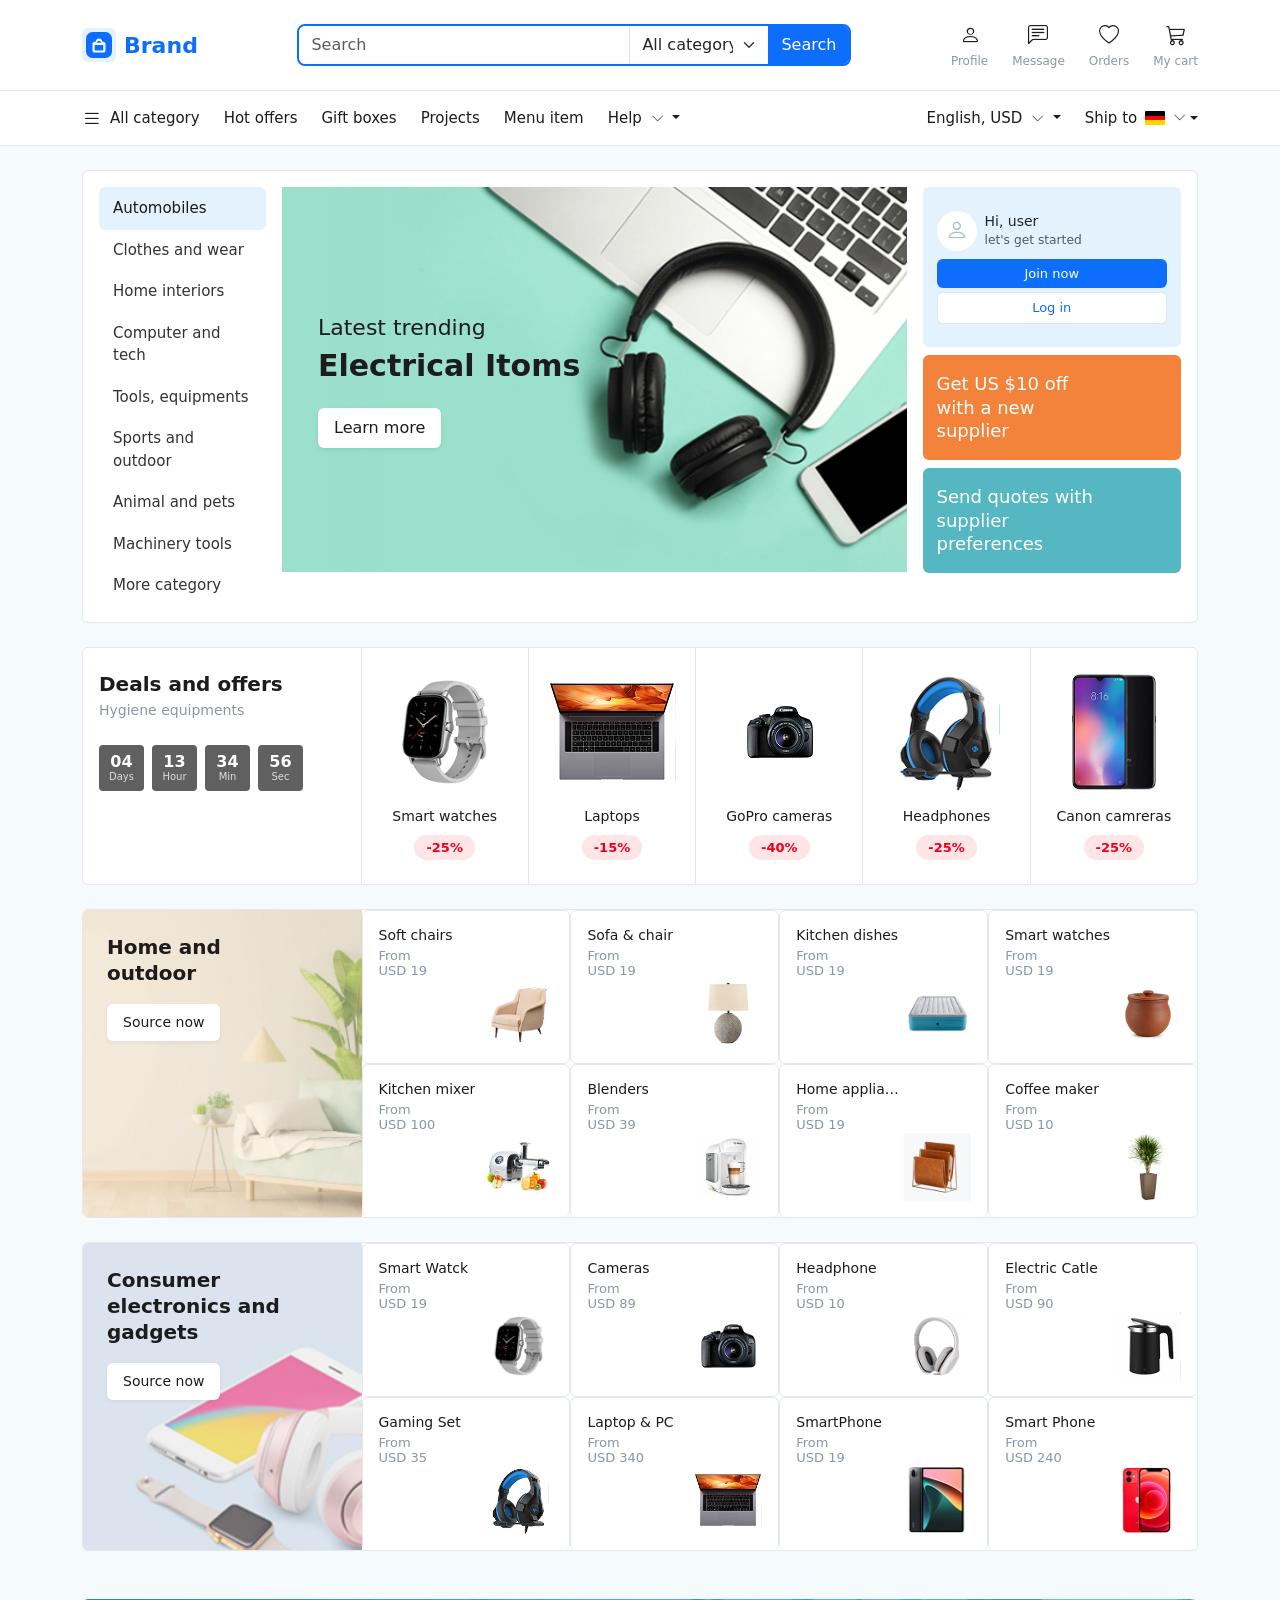
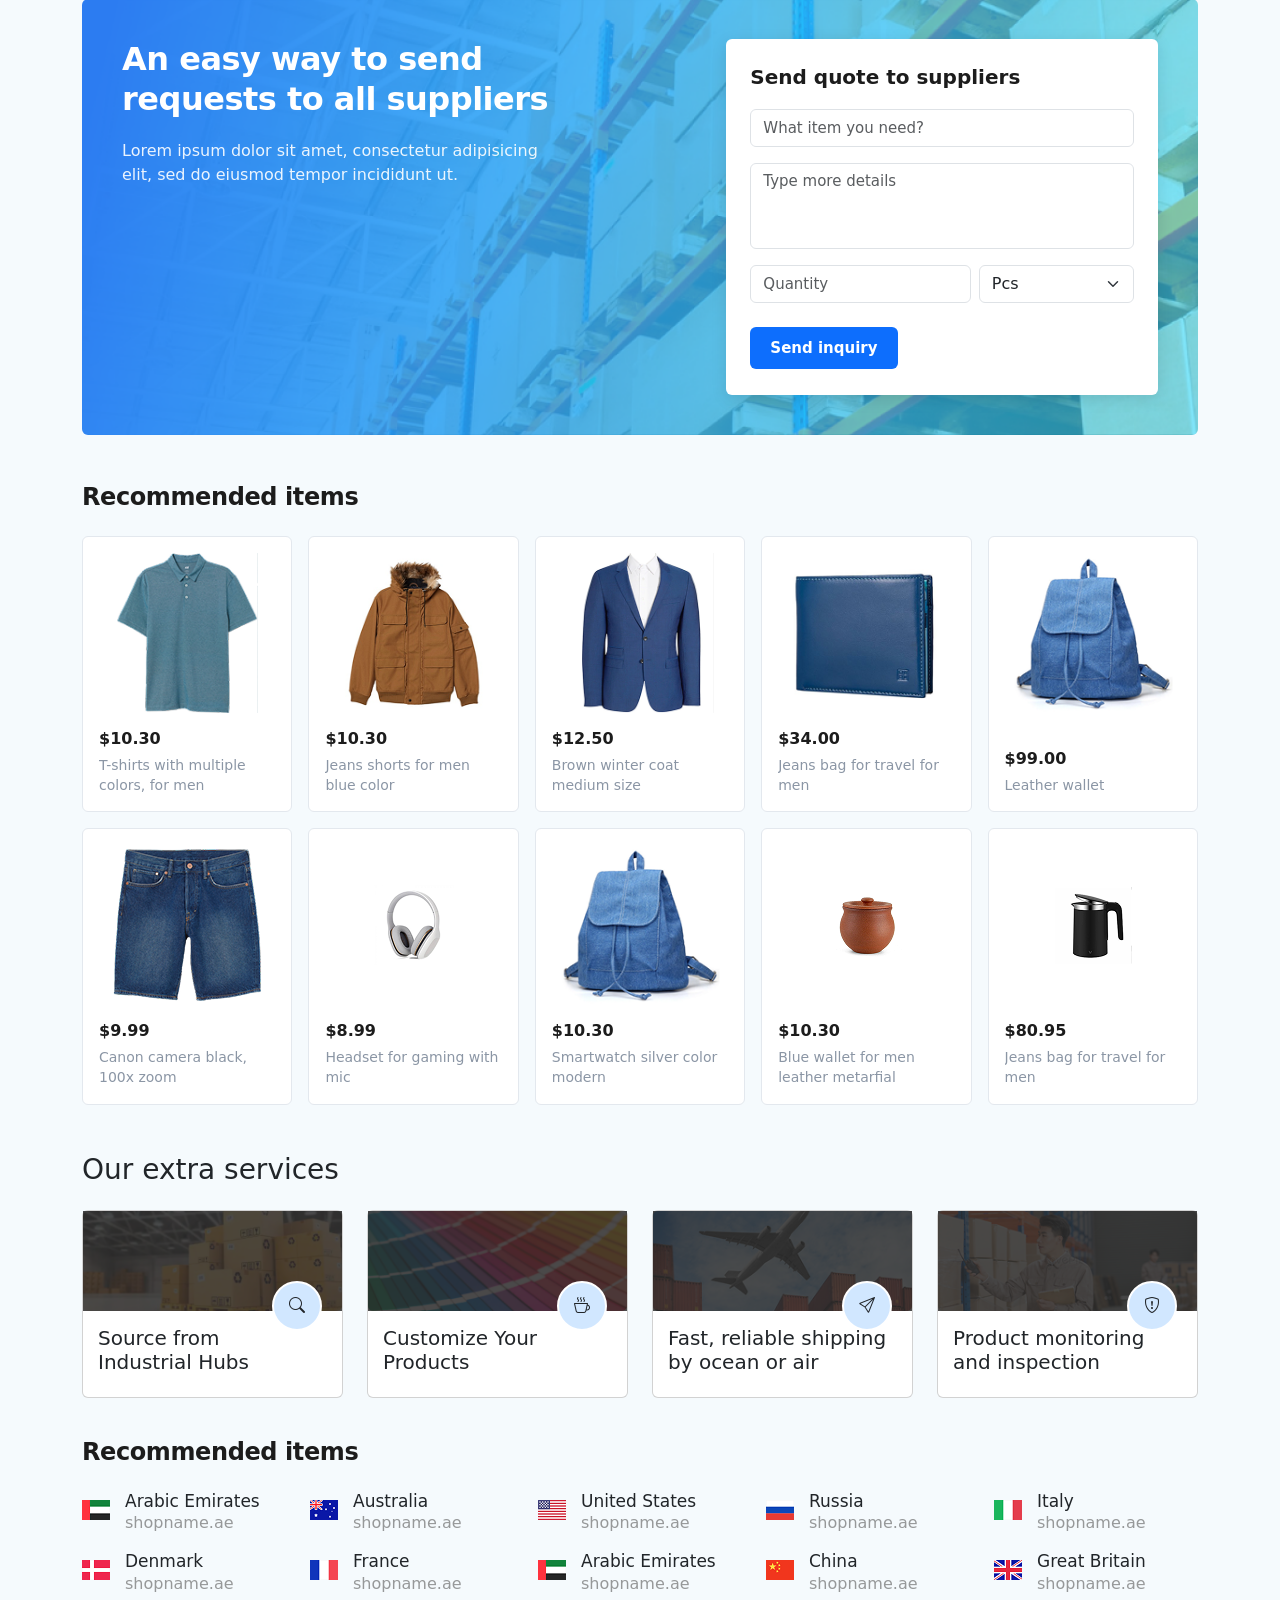
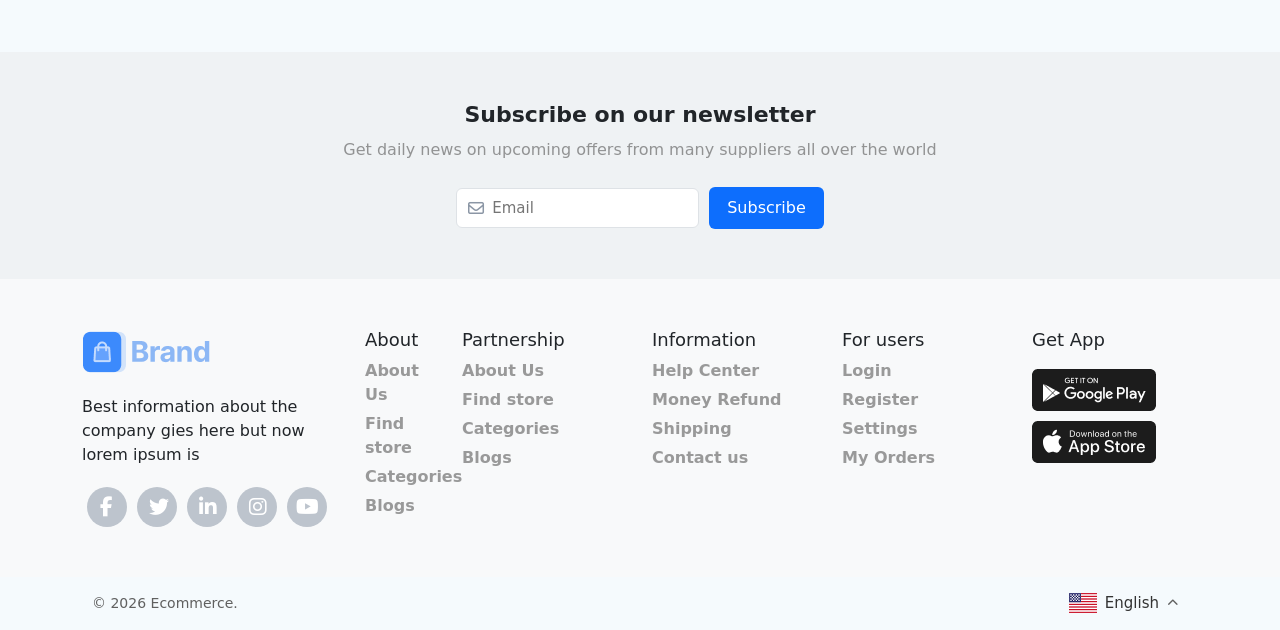
==== index.html @ 8afc881c "adding" ====
<!DOCTYPE html>
<html lang="en">

<head>
    <meta charset="UTF-8">
    <meta name="viewport" content="width=device-width, initial-scale=1.0">
    <title>Complete Responsive E-commerce Header</title>
    <link rel="stylesheet" href="css/style.css">
    <!-- Bootstrap 5 CSS -->
    <link rel="stylesheet" href="css/cdnbootstrap.css">
    <link href="https://cdn.jsdelivr.net/npm/bootstrap-icons@1.11.1/font/bootstrap-icons.css" rel="stylesheet">
    <script src="js/cdnbootstrap.js"></script>
    <!--font awsom-->

    <link rel="stylesheet" href="https://cdnjs.cloudflare.com/ajax/libs/font-awesome/6.4.0/css/all.min.css">

</head>

<body style="background-color: #f5fafd;">

    <!-- MAIN HEADER CONTAINER -->
    <header class="main-header">
        <div class="container">

            <!-- DESKTOP TOP ROW & MOBILE TOP ROW -->
            <div class="row align-items-center justify-content-between g-2">

                <!-- Left Identity Block: Hamburger Toggle (Mobile Only) & Brand Title -->
                <div class="col-auto d-flex align-items-center gap-2">
                    <!-- Mobile Hamburger Menu Toggle -->
                    <button class="btn btn-link text-dark p-0 d-md-none me-1" type="button" data-bs-toggle="offcanvas"
                        data-bs-target="#mobileNavOffcanvas" aria-controls="mobileNavOffcanvas">
                        <i class="bi bi-list fs-2"></i>
                    </button>

                    <a href="#" class="brand-logo">
                        <!-- Custom Vector/Icon Mimicking Image Logo -->
                        <svg width="34" height="34" viewBox="0 0 24 24" fill="none" xmlns="http://www.w3.org/2000/svg">
                            <rect width="24" height="24" rx="6" fill="#0d6efd" />
                            <path
                                d="M16 9h-1c0-1.66-1.34-3-3-3S9 7.34 9 9H8c-1.1 0-2 .9-2 2v6c0 1.1.9 2 2 2h8c1.1 0 2-.9 2-2v-6c0-1.1-.9-2-2-2zm-4-1c1.1 0 2 .9 2 2H10c0-1.1.9-2 2-2zm4 9H8v-5h8v5z"
                                fill="white" />
                        </svg>
                        <span>Brand</span>
                    </a>
                </div>

                <!-- Center Block: Desktop Blue Search bar component (Hidden on Mobile) -->
                <div class="col-12 col-md-5 col-lg-6 d-none d-md-block">
                    <div class="input-group search-group">
                        <input type="text" class="form-control search-input" placeholder="Search" aria-label="Search">
                        <select class="form-select category-select">
                            <option selected>All category</option>
                            <option value="1">Gadgets</option>
                            <option value="2">Clothes</option>
                            <option value="3">Accessories</option>
                        </select>
                        <button class="btn btn-primary search-btn" type="button">Search</button>
                    </div>
                </div>

                <!-- Right Block: Desktop Actions Panel vs Mobile Utility Row Layout -->
                <div class="col-auto">
                    <!-- Desktop Actions Set (Hidden on Mobile) -->
                    <div class="d-none d-md-flex align-items-center gap-4">
                        <a href="#" class="user-action-item">
                            <i class="bi bi-person"></i>
                            <span>Profile</span>
                        </a>
                        <a href="#" class="user-action-item">
                            <i class="bi bi-chat-left-text"></i>
                            <span>Message</span>
                        </a>
                        <a href="#" class="user-action-item">
                            <i class="bi bi-heart"></i>
                            <span>Orders</span>
                        </a>
                        <a href="#" class="user-action-item">
                            <i class="bi bi-cart3"></i>
                            <span>My cart</span>
                        </a>
                    </div>

                    <!-- Mobile Navigation Icons (Displayed precisely as in image_058346.png) -->
                    <div class="d-flex d-md-none align-items-center gap-3">
                        <a href="#" class="text-dark fs-4"><i class="bi bi-cart3"></i></a>
                        <a href="#" class="text-dark fs-4"><i class="bi bi-person"></i></a>
                    </div>
                </div>

            </div> <!-- /End Top Row -->

            <!-- MOBILE SEARCH & CHIPS BAR (Only visible on Mobile viewports) -->
            <div class="row mt-2 d-md-none">
                <div class="col-12">
                    <!-- Mobile Search Bar input box matching image_058346.png -->
                    <div class="mobile-search-container">
                        <i class="bi bi-search"></i>
                        <input type="text" class="form-control mobile-search-input" placeholder="Search">
                    </div>
                </div>
            </div>
 
            <div class="d-block d-lg-none d-md-none">
                <div class="category-container" id="categories">

                <div class="category active">All category</div>
                <div class="category">Gadgets</div>
                <div class="category">Clothes</div>
                <div class="category">Accessories</div>
                <div class="category">Shoes</div>
                <div class="category">Books</div>
                <div class="category">Sports</div>

            </div>
            </div>

        </div>
    </header>

    <!-- DESKTOP SUB INTERACTION NAVBAR (Hidden completely on mobile viewports) -->
    <nav class="sub-navbar d-none d-md-block">
        <div class="container">
            <div class="d-flex justify-content-between align-items-center">

                <!-- Left Nav Links Section with working Bootstrap Dropdowns -->
                <div class="d-flex align-items-center gap-4">
                    <a href="#" class="sub-nav-link d-flex align-items-center gap-2">
                        <i class="bi bi-list fs-5"></i> All category
                    </a>
                    <a href="#" class="sub-nav-link">Hot offers</a>
                    <a href="#" class="sub-nav-link">Gift boxes</a>
                    <a href="#" class="sub-nav-link">Projects</a>
                    <a href="#" class="sub-nav-link">Menu item</a>

                    <!-- Fixed Interactive Help Dropdown Menu -->
                    <div class="dropdown">
                        <button class="sub-nav-link dropdown-toggle" type="button" id="helpDropdown"
                            data-bs-toggle="dropdown" aria-expanded="false">
                            Help <i class="bi bi-chevron-down small ms-1 text-muted"></i>
                        </button>
                        <ul class="dropdown-menu shadow-sm mt-2" aria-labelledby="helpDropdown">
                            <li><a class="dropdown-item" href="#">FAQ Support</a></li>
                            <li><a class="dropdown-item" href="#">Contact Center</a></li>
                            <li><a class="dropdown-item" href="#">Open Dispute</a></li>
                        </ul>
                    </div>
                </div>

                <!-- Right Localization Settings Dropdowns Section -->
                <div class="d-flex align-items-center gap-4">
                    <!-- Fixed Currency/Language Dropdown Menu -->
                    <div class="dropdown">
                        <button class="sub-nav-link dropdown-toggle" type="button" id="langDropdown"
                            data-bs-toggle="dropdown" aria-expanded="false">
                            English, USD <i class="bi bi-chevron-down small ms-1 text-muted"></i>
                        </button>
                        <ul class="dropdown-menu dropdown-menu-end shadow-sm mt-2" aria-labelledby="langDropdown">
                            <li><a class="dropdown-item" href="#">English, USD</a></li>
                            <li><a class="dropdown-item" href="#">Deutsch, EUR</a></li>
                            <li><a class="dropdown-item" href="#">Español, EUR</a></li>
                        </ul>
                    </div>

                    <!-- Fixed Shipping Region Destination Dropdown Menu -->
                    <div class="dropdown">
                        <button class="sub-nav-link dropdown-toggle d-flex align-items-center" type="button"
                            id="shipDropdown" data-bs-toggle="dropdown" aria-expanded="false">
                            Ship to <span class="flag-icon ms-2"></span> <i
                                class="bi bi-chevron-down small ms-1 text-muted"></i>
                        </button>
                        <ul class="dropdown-menu dropdown-menu-end shadow-sm mt-2" aria-labelledby="shipDropdown">
                            <li><a class="dropdown-item" href="#"><span class="flag-icon me-2"></span> Germany (DE)</a>
                            </li>
                            <li><a class="dropdown-item" href="#">United States (US)</a></li>
                            <li><a class="dropdown-item" href="#">United Kingdom (UK)</a></li>
                        </ul>
                    </div>
                </div>


            </div>


        </div>
    </nav>

    <!-- MOBILE NAVIGATION SIDEBAR OFFCANVAS (Triggered via mobile hamburger click) -->
    <div class="offcanvas offcanvas-start" tabindex="-1" id="mobileNavOffcanvas"
        aria-labelledby="mobileNavOffcanvasLabel">
        <div class="offcanvas-header border-bottom">
            <h5 class="offcanvas-title text-primary fw-bold" id="mobileNavOffcanvasLabel">Navigation Menu</h5>
            <button type="button" class="btn-close" data-bs-dismiss="offcanvas" aria-label="Close"></button>
        </div>
        <div class="offcanvas-body p-0">
            <div class="list-group list-group-flush">
                <a href="#" class="list-group-item list-group-item-action py-3"><i class="bi bi-list me-3"></i>All
                    category</a>
                <a href="#" class="list-group-item list-group-item-action py-3"><i class="bi bi-percent me-3"></i>Hot
                    offers</a>
                <a href="#" class="list-group-item list-group-item-action py-3"><i class="bi bi-box-seam me-3"></i>Gift
                    boxes</a>
                <a href="#" class="list-group-item list-group-item-action py-3"><i
                        class="bi bi-folder me-3"></i>Projects</a>
                <a href="#" class="list-group-item list-group-item-action py-3"><i
                        class="bi bi-link-45deg me-3"></i>Menu item</a>
                <a href="#" class="list-group-item list-group-item-action py-3"><i
                        class="bi bi-question-circle me-3"></i>Help Center</a>
            </div>
        </div>

    </div>


    <div class="container my-4">
        <div class="hero-section-container">
            <div class="row g-3">

                <div class="col-12 col-md-2 col-lg-2 d-none d-md-none d-lg-block">
                    <div class="nav nav-tabs category-tabs-vertical" id="categoryTab" role="tablist"
                        aria-orientation="vertical">

                        <button class="nav-link active" id="tab-automobiles" data-bs-toggle="tab"
                            data-bs-target="#content-automobiles" type="button" role="tab"
                            aria-controls="content-automobiles" aria-selected="true">
                            Automobiles
                        </button>

                        <button class="nav-link" id="tab-clothes" data-bs-toggle="tab" data-bs-target="#content-clothes"
                            type="button" role="tab" aria-controls="content-clothes" aria-selected="false">
                            Clothes and wear
                        </button>

                        <button class="nav-link" id="tab-home" data-bs-toggle="tab" data-bs-target="#content-home"
                            type="button" role="tab" aria-controls="content-home" aria-selected="false">
                            Home interiors
                        </button>

                        <button class="nav-link" id="tab-tech" data-bs-toggle="tab" data-bs-target="#content-tech"
                            type="button" role="tab" aria-controls="content-tech" aria-selected="false">
                            Computer and tech
                        </button>

                        <button class="nav-link" id="tab-tools" data-bs-toggle="tab" data-bs-target="#content-tools"
                            type="button" role="tab" aria-controls="content-tools" aria-selected="false">
                            Tools, equipments
                        </button>

                        <button class="nav-link" id="tab-sports" data-bs-toggle="tab" data-bs-target="#content-sports"
                            type="button" role="tab" aria-controls="content-sports" aria-selected="false">
                            Sports and outdoor
                        </button>

                        <button class="nav-link" id="tab-animals" data-bs-toggle="tab" data-bs-target="#content-animals"
                            type="button" role="tab" aria-controls="content-animals" aria-selected="false">
                            Animal and pets
                        </button>

                        <button class="nav-link" id="tab-machinery" data-bs-toggle="tab"
                            data-bs-target="#content-machinery" type="button" role="tab"
                            aria-controls="content-machinery" aria-selected="false">
                            Machinery tools
                        </button>

                        <button class="nav-link" id="tab-more" data-bs-toggle="tab" data-bs-target="#content-more"
                            type="button" role="tab" aria-controls="content-more" aria-selected="false">
                            More category
                        </button>

                    </div>
                </div>

                <div class="col-12 col-md-7 col-lg-7">
                    <div class="tab-content" id="categoryTabContent">

                        <div class="tab-pane fade show active" id="content-automobiles" role="tabpanel"
                            aria-labelledby="tab-automobiles">
                            <div class="dynamic-banner-panel"
                                style="background-image: url('./images/background/Banner-board-800x420\ 2.png');">
                                <div class="banner-text-wrapper">
                                    <div class="banner-title-sub">Latest trending</div>
                                    <div class="banner-title-main">Electrical Itoms</div>
                                    <a href="#" class="banner-btn-learn">Learn more</a>
                                </div>
                            </div>
                        </div>

                        <div class="tab-pane fade" id="content-clothes" role="tabpanel" aria-labelledby="tab-clothes">
                            <div class="dynamic-banner-panel"
                                style="background-image: url('./images/background/banner-bg1.webp');">
                                <div class="banner-text-wrapper">
                                    <div class="banner-title-sub">Summer collection</div>
                                    <div class="banner-title-main">Clothes and wear</div>
                                    <a href="#" class="banner-btn-learn">Learn more</a>
                                </div>
                            </div>
                        </div>

                        <div class="tab-pane fade" id="content-home" role="tabpanel" aria-labelledby="tab-home">
                            <div class="dynamic-banner-panel "
                                style="background-image: url('./images/background/banner-bgg.jpg') ; padding: 100px;">
                                <div class="banner-text-wrapper">
                                    <div class="banner-title-sub">Modern furniture</div>
                                    <div class="banner-title-main">Home interiors</div>
                                    <a href="#" class="banner-btn-learn">Learn more</a>
                                </div>
                            </div>
                        </div>

                        <div class="tab-pane fade" id="content-tech" role="tabpanel" aria-labelledby="tab-tech">
                            <div class="dynamic-banner-panel"
                                style="background-image: url('./images/background/Banner-board-800x420\ 2.png');">
                                <div class="banner-text-wrapper">
                                    <div class="banner-title-sub">Latest trending</div>
                                    <div class="banner-title-main">Electronic items</div>
                                    <a href="#" class="banner-btn-learn">Learn more</a>
                                </div>
                            </div>
                        </div>

                        <div class="tab-pane fade" id="content-tools" role="tabpanel">
                            <div class="dynamic-banner-panel "
                                style="background-image: url('./images/background/banner-tool.avif');">
                                <div class="banner">
                                    <div class="banner-title-main">Tools & Equipments</div>
                                </div>
                                <a href="#" class="banner-btn-learn">Learn more</a>
                            </div>
                        </div>
                        <div class="tab-pane fade" id="content-sports" role="tabpanel">
                            <div class="dynamic-banner-panel"
                                style="background-image: url('./images/background/banner-bg3.jpg');">
                                <div class="banner-text-wrapper">
                                    <div class="banner-title-main text-light">Sports & <br> Outdoor</div>
                                </div>
                                <a href="#" class="banner-btn-learn">Learn more</a>
                            </div>
                        </div>

                        <div class="tab-pane fade" id="content-animals" role="tabpanel">
                            <div class="dynamic-banner-panel"
                                style="background-image: url('./images/background/banner-bg4.jpg');">
                                <div class="banner-text-wrapper">
                                    <div class="banner-title-main">Animal and <br> Pets</div>
                                </div>
                                <a href="#" class="banner-btn-learn">Learn more</a>
                            </div>
                        </div>

                        <div class="tab-pane fade" id="content-machinery" role="tabpanel">
                            <div class="dynamic-banner-panel"
                                style="background-image: url('./images/background/images.jpg');">
                                <div class="banner-text-wrapper">
                                    <div class="banner-title-main">Machinery tools</div>
                                </div>
                                <a href="#" class="banner-btn-learn">Learn more</a>
                            </div>
                        </div>
                        <div class="tab-pane fade" id="content-more" role="tabpanel">
                            <div class="dynamic-banner-panel"
                                style="background-image: url('./images/background/Banner-board-800x420\ 2.png');">
                                <div class="banner-text-wrapper">
                                    <div class="banner-title-main">More Categories</div>
                                </div>
                                <a href="#" class="banner-btn-learn">Learn more</a>
                            </div>
                        </div>

                    </div>
                </div>

                <div class="col-12 col-md-3 col-lg-3 d-none d-md-none d-lg-block">
                    <div class="d-flex flex-column gap-2">

                        <div class="right-widget-box box-user-profile py-5" style="height: 160px;">
                            <div class="d-flex align-items-center gap-2 mb-2">
                                <div class="user-avatar-circle">
                                    <i class="bi bi-person"></i>
                                </div>
                                <div class="text-dark lh-sm" style="font-size: 14px;">
                                    Hi, user <br><span class="text-muted small">let's get started</span>
                                </div>
                            </div>
                            <div class="d-flex flex-column gap-1">
                                <button class="widget-btn-blue">Join now</button>
                                <button class="widget-btn-white">Log in</button>
                            </div>
                        </div>

                        <div class="right-widget-box box-orange-offer">
                            <div class="widget-text">
                                Get US $10 off <br> with a new <br> supplier
                            </div>
                        </div>

                        <div class="right-widget-box box-teal-quote">
                            <div class="widget-text">
                                Send quotes with <br> supplier <br> preferences
                            </div>
                        </div>

                    </div>
                </div>

            </div>
        </div>
    </div>



    <div class="container my-4">
        <div class="deals-outer-card">
            <div class="row g-0">

                <div
                    class="col-12 col-md-3 deals-timer-sidebar d-flex flex-row flex-md-column justify-content-between justify-content-md-start px-3">
                    <div class="title-area">
                        <h5 class="deals-main-title">Deals and offers</h5>
                        <p class="deals-sub-title d-none d-md-block">Hygiene equipments</p>
                        <p class="deals-sub-title d-block d-md-none">Electronic equipments</p>
                    </div>

                    <div class="countdown-container d-flex gap-1 gap-md-2 mt-md-4">
                        <div class="countdown-box">
                            <span class="num">04</span>
                            <span class="label">Days</span>
                        </div>
                        <div class="countdown-box">
                            <span class="num">13</span>
                            <span class="label">Hour</span>
                        </div>
                        <div class="countdown-box">
                            <span class="num">34</span>
                            <span class="label">Min</span>
                        </div>
                        <div class="countdown-box">
                            <span class="num">56</span>
                            <span class="label">Sec</span>
                        </div>
                    </div>
                </div>

                <div class="col-12 col-md-9 col-products-wrapper" id="product-scroll-track">
                    <div class="products-flex-container">

                        <div class="deal-product-card">
                            <div class="product-img-box">
                                <img src="./images/tech/8.png" alt="Smart watches">
                            </div>
                            <p class="product-name">Smart watches</p>
                            <span class="badge-discount">-25%</span>
                        </div>

                        <div class="deal-product-card">
                            <div class="product-img-box">
                                <img src="./images/tech/image 34.png" alt="Laptops">
                            </div>
                            <p class="product-name">Laptops</p>
                            <span class="badge-discount">-15%</span>
                        </div>

                        <div class="deal-product-card">
                            <div class="product-img-box">
                                <img src="./images/tech/6.png" alt="GoPro cameras">
                            </div>
                            <p class="product-name">GoPro cameras</p>
                            <span class="badge-discount">-40%</span>
                        </div>

                        <div class="deal-product-card">
                            <div class="product-img-box">
                                <img src="./images/tech/image 29.png" alt="Headphones">
                            </div>
                            <p class="product-name">Headphones</p>
                            <span class="badge-discount">-25%</span>
                        </div>

                        <div class="deal-product-card">
                            <div class="product-img-box">
                                <img src="./images/tech/image 23.png" alt="Canon camreras">
                            </div>
                            <p class="product-name">Canon camreras</p>
                            <span class="badge-discount">-25%</span>
                        </div>

                    </div>
                </div>

            </div>
        </div>
    </div>

    <!-- home and outdoor -->

    <div class="container my-2">
        <div class="home-outdoor-section">
            <div class="row g-0">

                <div class="col-12 col-lg-3 main-category-banner p-4"
                    style="background-image: url('./images/background/Group\ 969.png');">
                    <div class="banner-content">
                        <h4 class="section-title">Home and<br class="d-none d-lg-block"> outdoor</h4>
                        <a href="#" class=" butn-source d-none d-lg-block">Source now</a>
                    </div>
                </div>

                <div class="col-12 col-lg-9 items-overflow-container" id="horizontal-scroll-track">
                    <div class="products-grid-wrapper">

                        <div class="product-item-card">
                            <div class="info-box">
                                <h6 class="item-name">Soft chairs</h6>
                                <span class="item-price">From<br>USD 19</span>
                            </div>
                            <div class="img-box">
                                <img src="images/interior/1.png" alt="Soft chairs">
                            </div>
                        </div>

                        <div class="product-item-card">
                            <div class="info-box">
                                <h6 class="item-name">Sofa & chair</h6>
                                <span class="item-price">From<br>USD 19</span>
                            </div>
                            <div class="img-box">
                                <img src="images/interior/6.png" alt="Sofa & chair">
                            </div>
                        </div>

                        <div class="product-item-card">
                            <div class="info-box">
                                <h6 class="item-name">Kitchen dishes</h6>
                                <span class="item-price">From<br>USD 19</span>
                            </div>
                            <div class="img-box">
                                <img src="images/interior/image 93.png" alt="Kitchen dishes">
                            </div>
                        </div>

                        <div class="product-item-card">
                            <div class="info-box">
                                <h6 class="item-name">Smart watches</h6>
                                <span class="item-price">From<br>USD 19</span>
                            </div>
                            <div class="img-box">
                                <img src="images/interior/3.png" alt="Smart watches">
                            </div>
                        </div>

                        <div class="product-item-card">
                            <div class="info-box">
                                <h6 class="item-name">Kitchen mixer</h6>
                                <span class="item-price">From<br>USD 100</span>
                            </div>
                            <div class="img-box">
                                <img src="images/interior/9.png" alt="Kitchen mixer">
                            </div>
                        </div>

                        <div class="product-item-card">
                            <div class="info-box">
                                <h6 class="item-name">Blenders</h6>
                                <span class="item-price">From<br>USD 39</span>
                            </div>
                            <div class="img-box">
                                <img src="images/interior/8.png" alt="Blenders">
                            </div>
                        </div>

                        <div class="product-item-card">
                            <div class="info-box">
                                <h6 class="item-name">Home appliance</h6>
                                <span class="item-price">From<br>USD 19</span>
                            </div>
                            <div class="img-box">
                                <img src="images/interior/7.png" alt="Home appliance">
                            </div>
                        </div>

                        <div class="product-item-card">
                            <div class="info-box">
                                <h6 class="item-name">Coffee maker</h6>
                                <span class="item-price">From<br>USD 10</span>
                            </div>
                            <div class="img-box">
                                <img src="images/interior/image 89.png" alt="Coffee maker">
                            </div>
                        </div>



                    </div>
                </div>

                <a href="#" class=" butn-source d-block d-lg-none p-3" style="color: #0d6efd; font-size: 20px;">Source
                    now <i class="bi bi-arrow-right"></i></a>
            </div>
        </div>
    </div>

    <!-- gadges -->

    <div class="container my-4">
        <div class="home-outdoor-section">
            <div class="row g-0">

                <div class="col-12 col-lg-3 main-category-banner p-4"
                    style="background-image: url('./images/background/image\ 98.png');">
                    <div class="banner-content">
                        <h4 class="section-title">Consumer<br class="d-none d-lg-block"> electronics and <br
                                class="d-none d-lg-block">gadgets</h4>
                        <a href="#" class=" butn-source d-none d-lg-block">Source now</a>
                    </div>
                </div>

                <div class="col-12 col-lg-9 items-overflow-container" id="horizontal-scroll-track">
                    <div class="products-grid-wrapper">

                        <div class="product-item-card">
                            <div class="info-box">
                                <h6 class="item-name">Smart Watck</h6>
                                <span class="item-price">From<br>USD 19</span>
                            </div>
                            <div class="img-box">
                                <img src="images/tech/8.png" alt="watch">
                            </div>
                        </div>

                        <div class="product-item-card">
                            <div class="info-box">
                                <h6 class="item-name">Cameras</h6>
                                <span class="item-price">From<br>USD 89</span>
                            </div>
                            <div class="img-box">
                                <img src="images/tech/6.png" alt="camra">
                            </div>
                        </div>

                        <div class="product-item-card">
                            <div class="info-box">
                                <h6 class="item-name">Headphone</h6>
                                <span class="item-price">From<br>USD 10</span>
                            </div>
                            <div class="img-box">
                                <img src="images/tech/image 86.png" alt="headphone">
                            </div>
                        </div>

                        <div class="product-item-card">
                            <div class="info-box">
                                <h6 class="item-name">Electric Catle</h6>
                                <span class="item-price">From<br>USD 90</span>
                            </div>
                            <div class="img-box">
                                <img src="images/tech/image 85.png" alt="catle">
                            </div>
                        </div>

                        <div class="product-item-card">
                            <div class="info-box">
                                <h6 class="item-name">Gaming Set </h6>
                                <span class="item-price">From<br>USD 35</span>
                            </div>
                            <div class="img-box">
                                <img src="images/tech/image 29.png" alt="gaming set">
                            </div>
                        </div>

                        <div class="product-item-card">
                            <div class="info-box">
                                <h6 class="item-name">Laptop & PC</h6>
                                <span class="item-price">From<br>USD 340</span>
                            </div>
                            <div class="img-box">
                                <img src="images/tech/image 34.png" alt="laptop">
                            </div>
                        </div>

                        <div class="product-item-card">
                            <div class="info-box">
                                <h6 class="item-name">SmartPhone</h6>
                                <span class="item-price">From<br>USD 19</span>
                            </div>
                            <div class="img-box">
                                <img src="images/tech/image 32.png" alt="smartphone">
                            </div>
                        </div>

                        <div class="product-item-card">
                            <div class="info-box">
                                <h6 class="item-name">Smart Phone</h6>
                                <span class="item-price">From<br>USD 240</span>
                            </div>
                            <div class="img-box">
                                <img src="images/tech/image 33.png" alt="phone">
                            </div>
                        </div>

                    </div>
                </div>

                <a href="#" class=" butn-source d-block d-lg-none p-3" style="color: #0d6efd; font-size: 20px;">Source
                    now <i class="bi bi-arrow-right"></i></a>

            </div>
        </div>
    </div>

    <!-- form -->

    <div class="container my-5">
        <div class="inquiry-banner-wrapper">
            <div class="row g-0 h-100">

                <div class="col-12 col-lg-7 text-panel-content">
                    <h2 class="main-heading">An easy way to send<br>requests to all suppliers</h2>
                    <p class="sub-heading-text">
                        Lorem ipsum dolor sit amet, consectetur adipisicing<br class="d-none d-md-block">
                        elit, sed do eiusmod tempor incididunt ut.
                    </p>

                    <button type="submit" class="butn-send-inquiry d-block d-lg-none mt-4">Send inquiry</button>
                </div>

                <div class="col-12 col-lg-5 d-none d-lg-block form-panel-container">
                    <div class="supplier-card-form">
                        <h5 class="form-title">Send quote to suppliers</h5>

                        <form action="#" method="POST">
                            <div class="mb-3">
                                <input type="text" class="form-control custom-input" placeholder="What item you need?">
                            </div>

                            <div class="mb-3">
                                <textarea class="form-control custom-textarea" rows="3"
                                    placeholder="Type more details"></textarea>
                            </div>

                            <div class="mb-4">
                                <div class="row g-2">
                                    <div class="col-7">
                                        <input type="number" class="form-control custom-input" placeholder="Quantity">
                                    </div>
                                    <div class="col-5">
                                        <select class="form-select custom-select">
                                            <option selected>Pcs</option>
                                            <option value="1">Liters</option>
                                            <option value="2">Kg</option>
                                            <option value="3">Boxes</option>
                                        </select>
                                    </div>
                                </div>
                            </div>

                            <button type="submit" class="butn-send-inquiry">Send inquiry</button>
                        </form>
                    </div>
                </div>

            </div>
        </div>
    </div>

    <!-- recomed itoms -->

    <div class="container my-5">
        <h4 class="section-main-title mb-4">Recommended items</h4>

        <div class="row g-3 custom-products-grid">

            <div class="col-6 col-md-3 col-xl-custom-5">
                <div class="product-item-card">
                    <div class="product-img-container">
                        <img src="images/cloths/Bitmap.png" alt="T-shirts">
                    </div>
                    <div class="product-info-block">
                        <span class="price-tag">$10.30</span>
                        <p class="desc-text">T-shirts with multiple colors, for men</p>
                    </div>
                </div>
            </div>

            <div class="col-6 col-md-3 col-xl-custom-5">
                <div class="product-item-card">
                    <div class="product-img-container">
                        <img src="images/cloths/2 1.png" alt="Jeans shorts">
                    </div>
                    <div class="product-info-block">
                        <span class="price-tag">$10.30</span>
                        <p class="desc-text">Jeans shorts for men blue color</p>
                    </div>
                </div>
            </div>

            <div class="col-6 col-md-3 col-xl-custom-5">
                <div class="product-item-card">
                    <div class="product-img-container">
                        <img src="images/cloths/image 30.png" alt="Coat">
                    </div>
                    <div class="product-info-block">
                        <span class="price-tag">$12.50</span>
                        <p class="desc-text">Brown winter coat medium size</p>
                    </div>
                </div>
            </div>

            <div class="col-6 col-md-3 col-xl-custom-5">
                <div class="product-item-card">
                    <div class="product-img-container">
                        <img src="images/cloths/image 24.png" alt="Jeans bag">
                    </div>
                    <div class="product-info-block">
                        <span class="price-tag">$34.00</span>
                        <p class="desc-text">Jeans bag for travel for men</p>
                    </div>
                </div>
            </div>

            <div class="col-6 col-md-3 col-xl-custom-5">
                <div class="product-item-card">
                    <div class="product-img-container">
                        <img src="images/cloths/image 26.png" alt="Leather wallet">
                    </div>
                    <div class="product-info-block">
                        <span class="price-tag">$99.00</span>
                        <p class="desc-text">Leather wallet</p>
                    </div>
                </div>
            </div>

            <div class="col-6 col-md-3 col-xl-custom-5">
                <div class="product-item-card">
                    <div class="product-img-container">
                        <img src="images/cloths/Bitmap (2).png" alt="Canon camera">
                    </div>
                    <div class="product-info-block">
                        <span class="price-tag">$9.99</span>
                        <p class="desc-text">Canon camera black, 100x zoom</p>
                    </div>
                </div>
            </div>

            <div class="col-6 col-md-3 col-xl-custom-5">
                <div class="product-item-card">
                    <div class="product-img-container">
                        <img src="images/tech/image 86.png" alt="Headset" height="150px">
                    </div>
                    <div class="product-info-block">
                        <span class="price-tag">$8.99</span>
                        <p class="desc-text">Headset for gaming with mic</p>
                    </div>
                </div>
            </div>

            <div class="col-6 col-md-3 col-xl-custom-5">
                <div class="product-item-card">
                    <div class="product-img-container">
                        <img src="images/cloths/image 26.png" alt="Smartwatch">
                    </div>
                    <div class="product-info-block">
                        <span class="price-tag">$10.30</span>
                        <p class="desc-text">Smartwatch silver color modern</p>
                    </div>
                </div>
            </div>

            <div class="col-6 col-md-3 col-xl-custom-5">
                <div class="product-item-card">
                    <div class="product-img-container">
                        <img src="images/interior/3.png" alt="Blue wallet" height="150px">
                    </div>
                    <div class="product-info-block">
                        <span class="price-tag">$10.30</span>
                        <p class="desc-text">Blue wallet for men leather metarfial</p>
                    </div>
                </div>
            </div>

            <div class="col-6 col-md-3 col-xl-custom-5">
                <div class="product-item-card">
                    <div class="product-img-container">
                        <img src="images/tech/image 85.png" alt="Kettle" height="150px">
                    </div>
                    <div class="product-info-block">
                        <span class="price-tag">$80.95</span>
                        <p class="desc-text">Jeans bag for travel for men</p>
                    </div>
                </div>
            </div>

        </div>
    </div>

    <!-- extra service -->

    <div class="container">
        <div class="row">

            <div>
                <h3>
                    Our extra services
                </h3>
            </div>

            <div class="col-md-3">
                <div class="card my-3">
                    <div class="card-img" style="background-image: url('./images/background/Mask\ group.png');">
                        <div class="iconee">
                            <i class="bi bi-search"></i>
                        </div>
                    </div>
                    <div class="disc">
                        <h5>
                            Source from <br> Industrial Hubs
                        </h5>
                    </div>
                </div>
            </div>

            <div class="col-md-3">
                <div class="card my-3">
                    <div class="card-img" style="background-image: url('./images/background/Mask\ group\ \(1\).png');">
                        <div class="iconee">
                            <i class="bi bi-cup-hot"></i>
                        </div>
                    </div>
                    <div class="disc">
                        <h5>
                            Customize Your <br> Products
                        </h5>
                    </div>
                </div>
            </div>

            <div class="col-md-3">
                <div class="card my-3">
                    <div class="card-img" style="background-image: url('./images/background/image\ 106.png');">
                        <div class="iconee">
                            <i class="bi bi-send"></i>
                        </div>
                    </div>
                    <div class="disc">
                        <h5>
                            Fast, reliable shipping <br> by ocean or air
                        </h5>
                    </div>
                </div>
            </div>

            <div class="col-md-3">
                <div class="card my-3">
                    <div class="card-img" style="background-image: url('./images/background/image\ 107.png');">
                        <div class="iconee">
                            <i class="bi bi-shield-exclamation"></i>
                        </div>
                    </div>
                    <div class="disc">
                        <h5>
                            Product monitoring <br> and inspection
                        </h5>
                    </div>
                </div>
            </div>

        </div>
    </div>

    <!-- rigenal supply -->

    <div class="container">
        <div class="row">

            <h4 class="section-main-title mb-4 mt-4">Recommended items</h4>

            <div class="col-6 col-md-3 col-xl-custom-5">
                <div class="flagss d-flex mr-2">
                    <div class="flag-img">
                        <img src="images/flags/AE@2x.png" alt="ae">
                    </div>
                    <div class="flag-dis">
                        <h4 class="p-0 m-0">Arabic Emirates</h4>
                        <p>shopname.ae</p>
                    </div>
                </div>


            </div>

            <div class="col-6 col-md-3 col-xl-custom-5">
                <div class="flagss d-flex mr-2">
                    <div class="flag-img">
                        <img src="images/flags/icon.png" alt="ae">
                    </div>
                    <div class="flag-dis">
                        <h4 class="p-0 m-0">Australia</h4>
                        <p>shopname.ae</p>
                    </div>
                </div>


            </div>

            <div class="col-6 col-md-3 col-xl-custom-5">
                <div class="flagss d-flex mr-2">
                    <div class="flag-img">
                        <img src="images/flags/US@2x.png" alt="ae">
                    </div>
                    <div class="flag-dis">
                        <h4 class="p-0 m-0">United States</h4>
                        <p>shopname.ae</p>
                    </div>
                </div>


            </div>

            <div class="col-6 col-md-3 col-xl-custom-5">
                <div class="flagss d-flex mr-2">
                    <div class="flag-img">
                        <img src="images/flags/RU@2x.png" alt="ae">
                    </div>
                    <div class="flag-dis">
                        <h4 class="p-0 m-0">Russia</h4>
                        <p>shopname.ae</p>
                    </div>
                </div>


            </div>

            <div class="col-6 col-md-3 col-xl-custom-5">
                <div class="flagss d-flex mr-2">
                    <div class="flag-img">
                        <img src="images/flags/IT@2x.png" alt="ae">
                    </div>
                    <div class="flag-dis">
                        <h4 class="p-0 m-0">Italy</h4>
                        <p>shopname.ae</p>
                    </div>
                </div>


            </div>

            <div class="col-6 col-md-3 col-xl-custom-5">
                <div class="flagss d-flex mr-2">
                    <div class="flag-img">
                        <img src="images/flags/DK@2x.png" alt="ae">
                    </div>
                    <div class="flag-dis">
                        <h4 class="p-0 m-0">Denmark</h4>
                        <p>shopname.ae</p>
                    </div>
                </div>


            </div>

            <div class="col-6 col-md-3 col-xl-custom-5">
                <div class="flagss d-flex mr-2">
                    <div class="flag-img">
                        <img src="images/flags/FR@2x.png" alt="ae">
                    </div>
                    <div class="flag-dis">
                        <h4 class="p-0 m-0">France</h4>
                        <p>shopname.ae</p>
                    </div>
                </div>


            </div>

            <div class="col-6 col-md-3 col-xl-custom-5">
                <div class="flagss d-flex mr-2">
                    <div class="flag-img">
                        <img src="images/flags/AE@2x.png" alt="ae">
                    </div>
                    <div class="flag-dis">
                        <h4 class="p-0 m-0">Arabic Emirates</h4>
                        <p>shopname.ae</p>
                    </div>
                </div>


            </div>

            <div class="col-6 col-md-3 col-xl-custom-5">
                <div class="flagss d-flex mr-2">
                    <div class="flag-img">
                        <img src="images/flags/CN@2x.png" alt="ae">
                    </div>
                    <div class="flag-dis">
                        <h4 class="p-0 m-0">China</h4>
                        <p>shopname.ae</p>
                    </div>
                </div>


            </div>

            <div class="col-6 col-md-3 col-xl-custom-5">
                <div class="flagss d-flex mr-2">
                    <div class="flag-img">
                        <img src="images/flags/GB@2x.png" alt="ae">
                    </div>
                    <div class="flag-dis">
                        <h4 class="p-0 m-0">Great Britain</h4>
                        <p>shopname.ae</p>
                    </div>
                </div>


            </div>


        </div>
    </div>


    <!-- subscribe -->

    <div class="container-fluid bgrond">
        <div class="row">
            <div class="col-lg-12">
                <div class="subscribe">
                    <h5>Subscribe on our newsletter</h5>
                    <p>Get daily news on upcoming offers from many suppliers all over the world</p>

                    <div class="foem-sub">
                        <form action="#">
                            <div class="input-wrapper">
                                <i class="fa-regular fa-envelope input-icon"></i>
                                <input type="email" name="email" placeholder="Email">
                            </div>
                            <button type="submit" class="botn">Subscribe</button>
                        </form>
                    </div>
                </div>
            </div>
        </div>
    </div>


    <!-- footer -->

    <div class="bg-color bg-light">
        <div class="container">
            <div class="row">
                <div class="col-lg-3 col-md-6 footeerr">

                    <div class="brnd">
                        <img src="images/brand/logo-colored.png" alt="logo">
                        <p>Best information about the company gies here but now lorem ipsum is</p>
                        <div class="media">
                            <div class="media-icone">
                                <i class="fa-brands fa-facebook-f"></i>
                            </div>

                            <div class="media-icone" style="padding: 5px 12px;">
                                <i class="fa-brands fa-twitter"></i>
                            </div>

                            <div class="media-icone" style="padding: 5px 12px;">
                                <i class="fa-brands fa-linkedin-in"></i>
                            </div>

                            <div class="media-icone" style="padding: 5px 12px;">
                                <i class="fa-brands fa-instagram"></i>
                            </div>

                            <div class="media-icone" style="padding: 5px 9px;">
                                <i class="fa-brands fa-youtube"></i>
                            </div>
                        </div>
                    </div>
                </div>

                <div class="col-lg-1 footeerr" style="padding-left: 10px;">
                    <div class="foot-about">
                        <h3>About</h3>
                        <p>About Us</p>
                        <p>Find store</p>
                        <p>Categories</p>
                        <p>Blogs</p>
                    </div>
                </div>

                <div class="col-lg-2 footeerr footeerr-sp">
                    <div class="foot-about">
                        <h3>Partnership</h3>
                        <p>About Us</p>
                        <p>Find store</p>
                        <p>Categories</p>
                        <p>Blogs</p>
                    </div>
                </div>

                <div class="col-lg-2 footeerr">
                    <div class="foot-about">
                        <h3>Information</h3>
                        <p>Help Center</p>
                        <p>Money Refund</p>
                        <p>Shipping</p>
                        <p>Contact us</p>
                    </div>
                </div>

                <div class="col-lg-2 footeerr">
                    <div class="foot-about">
                        <h3>For users</h3>
                        <p>Login</p>
                        <p>Register</p>
                        <p>Settings</p>
                        <p>My Orders</p>
                    </div>
                </div>

                <div class="col-lg-2 footeerr">
                    <div class="foot-about">
                        <h3>Get App</h3>
                        <img src="images/app/Group.png" alt="img">
                        <img src="images/app/market-button.png" alt="img">

                    </div>
                </div>

            </div>
        </div>
    </div>

    <div class="container">
        <div class="footer-bottom-content">
            <!-- Left Side: Copyright Text -->
            <div class="copyright-text">
                &copy; 2026 Ecommerce.
            </div>

            <!-- Right Side: Country/Language Dropdown Menu -->
            <div class="dropdown language-dropdown">
                <button class="dropdown-toggle" type="button" id="footerLangDropdown" data-bs-toggle="dropdown"
                    aria-expanded="false">
                    <img src="images/flags/US@2x.png" alt="us"> English <i
                        class="fa-solid fa-chevron-up arrow-icon"></i>
                </button>
                <ul class="dropdown-menu dropdown-menu-end" aria-labelledby="footerLangDropdown">
                    <li>
                        <a class="dropdown-item active" href="#">
                            <img src="images/flags/AE@2x.png" alt="us"> Arabic
                        </a>
                    </li>
                    <li>
                        <a class="dropdown-item active" href="#">
                            <img src="images/flags/CN@2x.png" alt="us"> Chines
                        </a>
                    </li>
                    <li>
                        <a class="dropdown-item active" href="#">
                            <img src="images/flags/DK@2x.png" alt="us"> Danish
                        </a>
                    </li>
                    <li>
                        <a class="dropdown-item active" href="#">
                            <img src="images/flags/FR@2x.png" alt="us"> Franch
                        </a>
                    </li>
                    <li>
                        <a class="dropdown-item active" href="#">
                            <img src="images/flags/GB@2x.png" alt="us"> English
                        </a>
                    </li>
                    <li>
                        <a class="dropdown-item active" href="#">
                            <img src="images/flags/icon.png" alt="us"> Austrialian
                        </a>
                    </li>
                    <li>
                        <a class="dropdown-item active" href="#">
                            <img src="images/flags/IT@2x.png" alt="us"> Italian
                        </a>
                    </li>
                    <li>
                        <a class="dropdown-item active" href="#">
                            <img src="images/flags/RU@2x.png" alt="us"> Russhian
                        </a>
                    </li>
                </ul>
            </div>
        </div>
    </div>







</body>

</html>
---- css/style.css ----
html {
    overflow-x: hidden;
    max-width: 100%;
}

body {
    font-family: -apple-system, BlinkMacSystemFont, "Segoe UI", Roboto, Helvetica, Arial, sans-serif;
    overflow-x: hidden;
    max-width: 100%;
}

img {
    max-width: 100%;
    height: auto;
}

/* ==========================================================================
           DESKTOP/COMMON MASTER STYLES (image_05924a.png)
========================================================================== */
.main-header {
    background-color: #ffffff;
    padding: 20px 0;
    border-bottom: 1px solid #e3e8ee;
}

.brand-logo {
    font-weight: 700;
    font-size: 22px;
    color: #0d6efd;
    text-decoration: none;
    display: flex;
    align-items: center;
    gap: 8px;
}

.brand-logo img,
.brand-logo svg {
    background-color: #e3f2fd;
    border-radius: 6px;
    padding: 4px;
}

/* Unified Blue Desktop Search Bar Container */
.search-group {
    border: 2px solid #0d6efd;
    border-radius: 8px;
    overflow: hidden;
    background-color: #fff;
}

.search-input {
    border: none !important;
    padding-left: 15px;
}

.search-input:focus {
    box-shadow: none !important;
}

.category-select {
    border: none !important;
    border-left: 1px solid #dee2e6 !important;
    border-radius: 0 !important;
    max-width: 140px;
    cursor: pointer;
    color: #333;
}

.category-select:focus {
    box-shadow: none !important;
}

.search-btn {
    border-radius: 0 !important;
    padding-left: 24px;
    padding-right: 24px;
    font-weight: 500;
}

/* Desktop Text & Icon Stack Links */
.user-action-item {
    text-align: center;
    color: #8b96a5;
    text-decoration: none;
    font-size: 12px;
    transition: color 0.2s;
}

.user-action-item:hover {
    color: #0d6efd;
}

.user-action-item i {
    font-size: 20px;
    display: block;
    color: #1c1c1c;
    /* Kept sharp like image */
    margin-bottom: 2px;
}

/* Bottom Sub-Navigation Styles */
.sub-navbar {
    background-color: #ffffff;
    border-bottom: 1px solid #e3e8ee;
    padding: 12px 0;
}

.sub-nav-link {
    color: #1c1c1c;
    font-weight: 500;
    font-size: 15px;
    text-decoration: none;
    background: none;
    border: none;
    padding: 0;
}

.sub-nav-link:hover {
    color: #0d6efd;
}

/* Standard Dropdowns Tweaks */
.dropdown-toggle::after {
    display: none;
    /* Hide default arrow to use design chevrons */
}

/* Flag Icon Simulation */
.flag-icon {
    width: 20px;
    height: 14px;
    display: inline-block;
    background: linear-gradient(to bottom, #000 33.3%, #ff0000 33.3%, #ff0000 66.6%, #ffd700 66.6%);
    vertical-align: middle;
    margin-right: 4px;
    border-radius: 1px;
}

/* ==========================================================================
           MOBILE EXCLUSIVE LAYOUT STYLES (image_058346.png)
           ========================================================================== */
@media (max-width: 767.98px) {
    .main-header {
        padding: 12px 0 8px 0;
        border-bottom: none;
    }

    /* Gray inner search container for Mobile View */
    .mobile-search-container {
        position: relative;
        background-color: #f7f7f7;
        border: 1px solid #e3e8ee;
        border-radius: 6px;
        display: flex;
        align-items: center;
        padding: 2px 8px;
    }

    .mobile-search-container i {
        color: #8b96a5;
        font-size: 16px;
        margin-right: 8px;
    }

    .mobile-search-input {
        border: none !important;
        background: transparent !important;
        padding: 6px 0;
        font-size: 15px;
        color: #1c1c1c;
    }

    .mobile-search-input:focus {
        box-shadow: none !important;
        outline: none;
    }

    /* Scrollable Mobile Quick Categories Tag Bar */
    .mobile-tags-scroll {
        display: flex;
        overflow-x: auto;
        white-space: nowrap;
        padding: 8px 0 12px 0;
        gap: 6px;
        scrollbar-width: none;
        /* Hide scrollbar Firefox */
    }

    .mobile-tags-scroll::-webkit-scrollbar {
        display: none;
        /* Hide scrollbar Chrome/Safari */
    }

    .mobile-tag-btn {
        background-color: #eff2f4;
        color: #0d6efd;
        border: none;
        border-radius: 6px;
        padding: 6px 12px;
        font-size: 14px;
        text-decoration: none;
        font-weight: 400;
        display: inline-block;
    }
}

.category-container {
    display: flex;
    gap: 10px;
    overflow-x: auto;
    white-space: nowrap;
    padding: 5px;
    scrollbar-width: none;
    max-width: 100%;
    width: 100%;
    min-width: 0;
    -webkit-overflow-scrolling: touch;
}

.category-container::-webkit-scrollbar {
    display: none;
}

.category {
    padding: 5px 10px;
    border-radius: 5px;
    background: #EFF2F4;
    font-weight: 600;
    color: #4a90ff;
    cursor: pointer;
    flex-shrink: 0;
}

.category.active {
    background: #eaf2ff;
}

.category:hover {
    background: #f2f7ff;
}

.main-header .container {
    overflow-x: clip;
}

.hero-section-container,
.home-outdoor-section,
.deals-outer-card {
    max-width: 100%;
}

/* Outer frame border matching image_52fa5f.png */
.hero-section-container {
    background: #ffffff;
    border: 1px solid #e3e8ee;
    border-radius: 6px;
    padding: 16px;
}

/* ==========================================================================
   LEFT SIDEBAR VERTICAL TABS
   ========================================================================== */
.category-tabs-vertical {
    border: none !important;
    flex-direction: column;
}

.category-tabs-vertical .nav-link {
    color: #333333;
    background: none;
    border: none !important;
    border-radius: 6px !important;
    text-align: left;
    padding: 10px 14px;
    font-size: 15px;
    font-weight: 400;
    transition: all 0.15s ease-in-out;
    width: 100%;
}

/* Hover style */
.category-tabs-vertical .nav-link:hover {
    background-color: #f1f3f5;
    color: #1c1c1c;
}

/* Selected Active Category matching image mockup */
.category-tabs-vertical .nav-link.active {
    background-color: #e3f2fd !important;
    color: #1c1c1c !important;
    font-weight: 500;
}

/* ==========================================================================
   CENTER ACTIVE BANNER PANEL
   ========================================================================== */
.dynamic-banner-panel {
    min-height: 385px;
    padding: 36px;
    display: flex;
    flex-direction: column;
    justify-content: center;
    align-items: flex-start;
    background-size: cover;
    background-position: center right;
    background-repeat: no-repeat;
    position: relative;
}

/* Dynamic text color readable overlay protector */
.banner-text-wrapper {
    position: relative;
    z-index: 2;
    max-width: 280px;
}

.banner-title-sub {
    font-size: 22px;
    color: #1c1c1c;
    margin-bottom: 4px;
    font-weight: 400;
}

.banner-title-main {
    font-size: 30px;
    font-weight: 700;
    color: #1c1c1c;
    margin-bottom: 24px;
    line-height: 1.2;
}

.banner-btn-learn {
    background-color: #ffffff;
    color: #1c1c1c;
    font-weight: 500;
    padding: 8px 16px;
    border-radius: 6px;
    border: none;
    display: inline-block;
    box-shadow: 0px 2px 4px rgba(0, 0, 0, 0.08);
    text-decoration: none;
    transition: background-color 0.2s;
}

.banner-btn-learn:hover {
    background-color: #f8f9fa;
    color: #0d6efd;
}

@media (max-width: 480px) {
    .dynamic-banner-panel {
        min-height: 100px;
        width: 100%;
        padding: 20px;
    }

    .hero-section-container {
        padding: 0;
    }
}


/* ==========================================================================
   RIGHT SIDEBAR UTILITY WIDGETS
   ========================================================================== */
.right-widget-box {
    border-radius: 6px;
    padding: 14px;
    height: 105px;
    display: flex;
    flex-direction: column;
    justify-content: center;
}

.box-user-profile {
    background-color: #e3f2fd;
}

.box-orange-offer {
    background-color: #f3833b;
    color: #ffffff;
}

.box-teal-quote {
    background-color: #55b7c1;
    color: #ffffff;
}

.user-avatar-circle {
    width: 40px;
    height: 40px;
    background-color: #ffffff;
    border-radius: 50%;
    display: flex;
    align-items: center;
    justify-content: center;
    color: #b0bec5;
    font-size: 22px;
}

.widget-text {
    font-size: 18px;
    font-weight: 400;
    line-height: 1.3;
}

.widget-btn-blue {
    background-color: #0d6efd;
    color: #ffffff;
    border: none;
    font-size: 13px;
    padding: 5px 0;
    border-radius: 6px;
    width: 100%;
    font-weight: 500;
}

.widget-btn-white {
    background-color: #ffffff;
    color: #0d6efd;
    border: 1px solid #e3e8ee;
    font-size: 13px;
    padding: 5px 0;
    border-radius: 6px;
    width: 100%;
    font-weight: 500;
}





/* Core Layout Wrapper Reset */
.deals-outer-card {
    background-color: #ffffff;
    border: 1px solid #e3e8ee;
    border-radius: 6px;
    overflow: hidden;
}

/* ==========================================================================
   LEFT WIDGET BOX: SIDEBAR PROPERTIES (col-md-3 Alignment)
   ========================================================================== */
.deals-timer-sidebar {
    padding: 24px;
    background-color: #ffffff;
    border-right: 1px solid #e3e8ee;
}

.deals-main-title {
    font-weight: 700;
    font-size: 20px;
    color: #1c1c1c;
    margin: 0;
}

.deals-sub-title {
    color: #8b96a5;
    font-size: 14px;
    margin-top: 4px;
    margin-bottom: 0;
}

/* Counter UI Styling block */
.countdown-box {
    background-color: #606060;
    /* Slate black format matching desktop view */
    color: #ffffff;
    border-radius: 4px;
    width: 45px;
    height: 46px;
    display: flex;
    flex-direction: column;
    justify-content: center;
    align-items: center;
    line-height: 1.1;
}

.countdown-box .num {
    font-weight: 700;
    font-size: 16px;
}

.countdown-box .label {
    font-size: 10px;
    color: #dcdcdc;
}

/* ==========================================================================
   RIGHT SIDEBAR PACK: FIVE PRODUCTS BLOCK (col-md-9 Alignment)
   ========================================================================== */
.col-products-wrapper {
    overflow: hidden;
}

.products-flex-container {
    display: flex;
    width: 100%;
    height: 100%;
}

.deal-product-card {
    flex: 1;
    /* Desktop par sab cards dynamic barabar space occupy karenge */
    min-width: 0;
    background-color: #ffffff;
    border-right: 1px solid #e3e8ee;
    padding: 24px 12px;
    text-align: center;
    display: flex;
    flex-direction: column;
    align-items: center;
    justify-content: space-between;
    transition: background-color 0.2s;
}

.deal-product-card:last-child {
    border-right: none;
}

.product-img-box {
    height: 120px;
    display: flex;
    align-items: center;
    justify-content: center;
    margin-bottom: 14px;
}

.product-img-box img {
    max-height: 100%;
    max-width: 100%;
    object-fit: contain;
}

.product-name {
    font-size: 14px;
    color: #1c1c1c;
    margin-bottom: 8px;
    white-space: nowrap;
    overflow: hidden;
    text-overflow: ellipsis;
    width: 100%;
}

/* Pink badge discount pills components */
.badge-discount {
    background-color: #ffe5e7;
    color: #eb001b;
    font-size: 13px;
    font-weight: 600;
    padding: 3px 12px;
    border-radius: 20px;
    display: inline-block;
}

/* ==========================================================================
   MOBILE INTERACTION RESPONSIVE OVERRIDES
   ========================================================================== */
@media (max-width: 767.98px) {

    .deals-outer-card {
        border: 2px solid #dcdcdc;
        border-radius: 0px;
        overflow: hidden;
        max-width: 100%;
    }

    .deals-outer-card .row>[class*="col-"] {
        min-width: 0;
        max-width: 100%;
    }

    /* Left box adjustments for stacked orientation */
    .deals-timer-sidebar {
        border-right: none;
        border-bottom: 1px solid #e3e8ee;
        padding: 14px 16px;
    }

    /* Change color configurations for mobile countdown tags */
    .countdown-box {
        background-color: #eff2f4;
        color: #8b96a5;
        width: 40px;
        height: 40px;
    }

    .countdown-box .num {
        color: #1c1c1c;
    }

    .countdown-box .label {
        color: #8b96a5;
    }

    /* Enable Horizontal Scroll/Ticker format exclusively for mobile views */
    .col-products-wrapper {
        overflow-x: auto;
        scroll-behavior: smooth;
        -webkit-overflow-scrolling: touch;
        cursor: grab;
        max-width: 100%;
        width: 100%;
        min-width: 0;
    }

    .col-products-wrapper::-webkit-scrollbar {
        display: none;
        /* Scrollbar structural trace hidden */
    }

    /* Fix individual cards sizing inside horizontal slider container loop */
    .deal-product-card {
        flex: 0 0 145px;
        max-width: 145px;
        padding: 16px 10px;
    }

    .product-img-box {
        height: 100px;
    }
}

/* home and outdoor */

/* Container Box Global Reset */
.home-outdoor-section {
    background-color: #ffffff;
    border: 1px solid #e3e8ee;
    border-radius: 6px;
    overflow: hidden;
}

/* ==========================================================================
   LEFT WIDGET: BANNER PANEL (col-lg-3)
   ========================================================================== */
.main-category-banner {
    background-color: #f3eae1;
    /* Light sand/beige tone matching mockup image */
    background-size: cover;
    background-position: bottom left;
    background-repeat: no-repeat;
    padding: 24px;
    min-height: 100px;
    display: flex;
    flex-direction: column;
    justify-content: flex-start;
}

.section-title {
    font-weight: 700;
    font-size: 20px;
    color: #1c1c1c;
    line-height: 1.3;
    margin-bottom: 18px;
}

.butn-source {
    background-color: #ffffff;
    color: #1c1c1c;
    font-weight: 500;
    font-size: 14px;
    padding: 8px 16px;
    border-radius: 6px;
    border: none;
    box-shadow: 0px 2px 4px rgba(0, 0, 0, 0.05);
    display: inline-block;
    width: fit-content;
    text-decoration: none;
}

.butn-source:hover {
    background-color: #f8f9fa;
    color: #0d6efd;
}

/* ==========================================================================
   RIGHT WIDGET: 2 ROWS GRID (col-lg-9)
   ========================================================================== */
.products-grid-wrapper {
    display: grid;
    grid-template-columns: repeat(4, 1fr);
    /* Exactly 4 columns for desktop grid */
    width: 100%;
}

.product-item-card {
    background-color: #ffffff;
    border-right: 1px solid #e3e8ee;
    border-bottom: 1px solid #e3e8ee;
    padding: 14px;
    display: flex;
    justify-content: space-between;
    align-items: flex-start;
    height: 128px;
    /* Balanced row height balance */
    transition: background-color 0.15s ease;
}

/* Clear bottom outer borders on desktop grid rows */
.products-grid-wrapper .product-item-card:nth-child(n+5) {
    border-bottom: none;
}

/* Clear outer right border grids */
.products-grid-wrapper .product-item-card:nth-child(4n) {
    border-right: none;
}

.info-box {
    display: flex;
    flex-direction: column;
    justify-content: flex-start;
    padding-right: 8px;
}

.item-name {
    font-size: 14px;
    font-weight: 500;
    color: #1c1c1c;
    margin: 0 0 4px 0;
    white-space: nowrap;
    overflow: hidden;
    text-overflow: ellipsis;
    max-width: 110px;
}

.item-price {
    font-size: 13px;
    color: #8b96a5;
    line-height: 1.2;
}

.img-box {
    width: 68px;
    height: 68px;
    display: flex;
    align-items: center;
    justify-content: center;
    align-self: flex-end;
}

.img-box img {
    max-width: 100%;
    max-height: 100%;
    object-fit: contain;
}

/* ==========================================================================
   MOBILE & TABLET RESPONSIVE OVERRIDES (< 992px)
   ========================================================================== */
@media (max-width: 991.98px) {

    /* Main section container reset */
    .home-outdoor-section {
        border: none;
        border-radius: 0;
    }

    /* Left banner transforms to an elegant minimal top heading row */
    .main-category-banner {
        background-image: none !important;
        background-color: transparent !important;
        padding: 12px 4px;
        min-height: auto;
    }

    .section-title {
        font-size: 18px;
        margin-bottom: 0;
    }

    .btn-source {
        display: none;
        /* Hide button on mobile view matching mockup image */
    }

    /* Products grid changes to a single fluid horizontal scrolling line */
    .items-overflow-container {
        overflow-x: auto;
        scroll-behavior: smooth;
        -webkit-overflow-scrolling: touch;
        cursor: grab;
        border-top: 1px solid #e3e8ee;
        border-bottom: 1px solid #e3e8ee;
        max-width: 100%;
        width: 100%;
        min-width: 0;
    }

    .home-outdoor-section .row>[class*="col-"] {
        min-width: 0;
        max-width: 100%;
    }

    .items-overflow-container::-webkit-scrollbar {
        display: none;
        /* Hide visual native scrollbar */
    }

    .products-grid-wrapper {
        display: flex;
        /* Flex layout forces inline structure */
        width: max-content;
    }

    /* Unified size format for individual mobile scrolling cards */
    .product-item-card {
        flex: 0 0 145px;
        width: 145px;
        height: 140px;
        flex-direction: column;
        justify-content: space-between;
        align-items: flex-start;
        border-bottom: none !important;
        border-right: 1px solid #e3e8ee;
        padding: 12px;
    }

    .product-item-card:last-child {
        border-right: none;
    }

    .item-name {
        max-width: 100%;
    }

    .img-box {
        align-self: center;
        width: 75px;
        height: 75px;
        margin-top: 6px;
    }
}


/* form */

/* ==========================================================================
   MAIN OUTER WRAPPER & BACKGROUND LAYOUT
   ========================================================================== */
.inquiry-banner-wrapper {
    background-image: url("../images/background/Group\ 982.png");
    background-size: cover;
    background-position: center;
    background-repeat: no-repeat;
    border-radius: 6px;
    min-height: 420px;
    padding: 40px;
    overflow: hidden;
    position: relative;
}

/* ==========================================================================
   LEFT SIDEBAR: CONTENT BRANDING STYLES
   ========================================================================== */
.text-panel-content {
    color: #ffffff;
    padding-right: 20px;
}

.main-heading {
    font-size: 32px;
    font-weight: 700;
    line-height: 1.25;
    margin-bottom: 20px;
    letter-spacing: -0.5px;
}

.sub-heading-text {
    font-size: 16px;
    color: rgba(255, 255, 255, 0.9);
    line-height: 1.5;
    margin: 0;
}

/* ==========================================================================
   RIGHT SIDEBAR: FORM WRAPPER COMPONENT
   ========================================================================== */
.form-panel-container {
    display: flex;
    justify-content: flex-end;
    align-items: center;
}

.supplier-card-form {
    background-color: #ffffff;
    border-radius: 6px;
    padding: 26px 24px;
    width: 100%;
    max-width: 440px;
    box-shadow: 0px 4px 16px rgba(0, 0, 0, 0.1);
}

.form-title {
    font-size: 20px;
    font-weight: 700;
    color: #1c1c1c;
    margin-bottom: 20px;
}

/* ==========================================================================
   INPUT FIELDS CORE CUSTOMIZATIONS
   ========================================================================== */
.custom-input,
.custom-textarea,
.custom-select {
    border: 1px solid #e3e8ee;
    border-radius: 6px;
    padding: 10px 14px;
    font-size: 15px;
    color: #1c1c1c;
    background-color: #ffffff;
}

.custom-input::placeholder,
.custom-textarea::placeholder {
    color: #a3a3a3;
    font-size: 15px;
}

.custom-input:focus,
.custom-textarea:focus,
.custom-select:focus {
    border-color: #0d6efd;
    box-shadow: 0 0 0 3px rgba(13, 110, 253, 0.15);
    outline: none;
}

/* Custom textarea resize tracking control */
.custom-textarea {
    resize: none;
}

/* Dropdown styling arrow alignment fix */
.custom-select {
    background-position: right 12px center;
}

/* ==========================================================================
   SUBMIT INTERACTION BUTTON COMPONENTS
   ========================================================================== */
.butn-send-inquiry {
    background-color: #0d6efd;
    color: #ffffff;
    font-weight: 600;
    font-size: 15px;
    padding: 10px 20px;
    border-radius: 6px;
    border: none;
    transition: background-color 0.2s ease;
}

.butn-send-inquiry:hover {
    background-color: #0b5ed7;
    color: #ffffff;
}

/* ==========================================================================
   MOBILE & BREAKPOINT RESPONSIVE UTILITIES
   ========================================================================== */
@media (max-width: 991.98px) {

    /* Main banner container size shrink reduction */
    .inquiry-banner-wrapper {
        min-height: auto;
        padding: 30px 20px;
        border-radius: 0px;
        /* Fluid edge framing alignment on mobile screens */
    }

    .main-heading {
        font-size: 24px;
        margin-bottom: 12px;
    }

    .sub-heading-text {
        font-size: 14px;
    }

    /* Form target handling: Form container completely hidden on mobile viewports */
    .form-panel-container {
        display: none !important;
    }
}

/* recomeded itoms */


/* Body Typography Reset */


/* Section Title Style */
.section-main-title {
    font-size: 24px;
    font-weight: 700;
    color: #1c1c1c;
    letter-spacing: -0.4px;
}

/* ==========================================================================
   PRODUCT CARD COMPONENT STYLES (Exactly matching image mockup)
   ========================================================================== */
.product-item-card {
    background-color: #ffffff;
    border: 1px solid #e3e8ee;
    border-radius: 6px;
    padding: 16px;
    height: 100%;
    display: flex;
    flex-direction: column;
    transition: transform 0.2s ease, box-shadow 0.2s ease;
}

/* Clean Hover Effect */
.product-item-card:hover {
    transform: translateY(-3px);
    box-shadow: 0 6px 18px rgba(0, 0, 0, 0.06);
}

/* Image Container Frame Box */
.product-img-container {
    width: 100%;
    height: 160px;
    display: flex;
    align-items: center;
    justify-content: center;
    margin-bottom: 14px;
}

.product-img-container img {
    max-width: 100%;
    max-height: 100%;
    object-fit: contain;
    /* Product image aspect ratio maintainer */
}

/* Text & Pricing Block */
.product-info-block {
    display: flex;
    flex-direction: column;
    gap: 5px;
}

.price-tag {
    font-size: 16px;
    font-weight: 600;
    color: #1c1c1c;
}

.desc-text {
    font-size: 14px;
    color: #8b96a5;
    /* Muted gray text color matching image design */
    margin: 0;
    line-height: 1.4;
    /* Limit the content text line display to maximum 2 lines */
    display: -webkit-box;
    -webkit-box-orient: vertical;
    overflow: hidden;
}

/* ==========================================================================
   RESPONSIVE BREAKPOINTS GRID RULES
   ========================================================================== */

/* 1. DESKTOP SCREENS VIEWPORT (width >= 1200px) -> FORCE 5 COLUMNS */
@media (min-width: 1200px) {
    .col-xl-custom-5 {
        flex: 0 0 20% !important;
        max-width: 20% !important;
        /* Spreads cards to fit exactly 5 columns per line */
    }
}

/* 2. TABLET SCREENS VIEWPORT (768px <= width < 1200px) -> FORCES 4 COLUMNS */
@media (min-width: 768px) and (max-width: 1199.98px) {

    /* Bootstrap 'col-md-3' will automatically divide row space into 4 columns */
    .product-img-container {
        height: 140px;
        width: 45%;
    }
}

/* 3. MOBILE SCREENS VIEWPORT (width < 768px) -> FORCES 2 COLUMNS EXACTLY */
@media (max-width: 767.98px) {

    /* Bootstrap 'col-6' forces 2 cards per row line perfectly */
    .section-main-title {
        font-size: 18px;
        margin-bottom: 16px;
    }

    .product-item-card {
        padding: 12px;
        width: 100%;
    }

    .product-img-container {
        height: 120px;
        /* Space compression for smaller mobile viewport heights */
        margin-bottom: 10px;
    }

    .price-tag {
        font-size: 14px;
    }

    .desc-text {
        font-size: 13px;
    }
}


/* extea */

.card-img {

    height: 100px;
    background-position: center;
    background-size: cover;
    position: relative;
    border-top-left-radius: 10px;
    border-top-right-radius: 10px;
}

.card-img::before {
    content: "";
    position: absolute;
    top: 0;
    left: 0;
    width: 100%;
    height: 100%;
    background: rgba(0, 0, 0, 0.7);
}

.iconee {
    padding: 15px;
    display: flex;
    align-items: center;
    justify-content: center;
    height: 50px;
    width: 50px;
    border-radius: 50px;
    background-color: #D1E7FF;
    position: absolute;
    right: 20px;
    bottom: -20px;
    z-index: 50;
    border: 2px solid #fff;
}

.disc {
    padding: 15px;
    font-size: 16px;
}

@media (max-width: 480px) {
    .card-img {
        height: 150px;
    }
}

/* rigenal supply */

.flag-img {
    padding-top: 6px;
}

.flag-dis {
    margin-left: 15px;
}

.flag-dis h4 {
    font-size: 17px;
}

.flag-dis p {
    color: #606060a2;
}

/* subscribe */

.bgrond {
    background-color: #EFF2F4;
    margin-top: 40px;
}

.subscribe {
    text-align: center;
    padding: 50px;
}

.subscribe h5 {
    font-size: 22px;
    font-weight: 600;
    margin-bottom: 10px;
}

.subscribe p {
    font-size: 16px;
    font-weight: 400;
    color: #606060a6;
    margin-bottom: 25px;
}

.foem-sub form {
    display: flex;
    justify-content: center;
    align-items: center;
}

.input-wrapper {
    position: relative;
    display: flex;
    align-items: center;
}

.input-wrapper input {
    padding: 8px 12px 8px 35px;
    border: 1px solid #dee2e6;
    border-radius: 6px;
    width: 100%;
    max-width: 300px;
    font-size: 15px;
    outline: none;
}

.input-icon {
    position: absolute;
    left: 12px;
    color: #8B96A5;
    font-size: 16px;
    pointer-events: none;
}

.botn {
    margin-left: 10px;
    background-color: #0d6efd;
    color: #fff;
    border: none;
    border-radius: 6px;
    padding: 9px 18px;
    font-weight: 500;
    cursor: pointer;
}

.botn:hover {
    background-color: #0b5ed7;
}

@media (max-width: 480px) {
    .foem-sub form {
        display: inline;
    }

    .botn {
        margin-top: 20px;
    }
}

.bg-color {
    padding: 50px 0;
}

.brnd p {
    margin: 20px 0;
}

.media {
    display: flex;
}

.media-icone {
    background-color: #BDC4CD;
    margin: 0 5px;
    border-radius: 50px;
    height: 40px;
    width: 40px;
    padding: 5px 13px;
    font-size: 20px;
    color: #fff;
}

.foot-about h3 {
    font-size: 18px;
}

.foot-about p {
    margin: 5px 0;
    color: #606060a1;
    font-weight: 600;
}

.foot-about img {
    margin-top: 10px;
    max-width: 100%;
    height: auto;
}

.footeerr-sp {
    padding-left: 50px;
}

@media (max-width: 480px) {
    .footeerr {
        padding: 0;
        margin: 20px;
    }

    .footeerr-sp {
        padding: 0;
    }

    .footer-bottom-content {
        flex-direction: column;
        align-items: flex-start;
        gap: 12px;
    }
}

/* Footer Bottom Main Bar */
.footer-bottom {
    background-color: #EFF2F4;
    /* Image jesa exact light grey background */
    padding: 20px 0;
    border-top: 1px solid #dee2e6;
    font-family: sans-serif;
}

/* Flexbox setup elements ko right aur left bhejnew ke liye */
.footer-bottom-content {
    display: flex;
    justify-content: space-between;
    align-items: center;
    padding: 10px;
}

/* Copyright text styling */
.copyright-text {
    font-size: 14px;
    color: #606060;
    font-weight: 400;
}


.language-dropdown .dropdown-toggle {
    background: transparent;
    border: none;
    color: #333333;
    font-size: 15px;
    font-weight: 500;
    display: flex;
    align-items: center;
    gap: 8px;
    padding: 5px 10px;
    cursor: pointer;
}


.language-dropdown .dropdown-toggle::after {
    display: none;
}


.arrow-icon {
    font-size: 11px;
    color: #606060;
    transition: transform 0.2s ease;
}


.language-dropdown .show .arrow-icon {
    transform: rotate(180deg);
}


.language-dropdown .dropdown-menu {
    border: 1px solid #dee2e6;
    box-shadow: 0px 4px 10px rgba(0, 0, 0, 0.05);
    border-radius: 6px;
    padding: 5px 0;
    min-width: 160px;
}


.language-dropdown .dropdown-item {
    font-size: 14px;
    color: #495057;
    display: flex;
    align-items: center;
    gap: 10px;
    padding: 8px 16px;
}


.language-dropdown .dropdown-item:hover {
    background-color: #f8f9fa;
    color: #0d6efd;
}

.language-dropdown .dropdown-item.active {
    background-color: #e9ecef;
    color: #212529;
    font-weight: 500;
}

.flag-emoji {
    font-size: 16px;
    display: inline-block;
    vertical-align: middle;
}


/* ============================
--------- listing -------------
============================ */

/* side bar */

/* Styling Engine Setup matching exact mockup pixels color code */
.exact-mockup-sidebar {
    background: transparent;
}

/* Accordion Item Rows Boundary Line Settings */
.exact-mockup-sidebar .accordion-item {
    background-color: transparent !important;
    border: none !important;
    border-top: 1px solid #e3e8ee !important;
    border-radius: 0 !important;
}

/* Base Top Header Divider removal rule */
.exact-mockup-sidebar .accordion-item:first-of-type {
    border-top: none !important;
}

/* Headings Button Exact UI styling specs */
.exact-mockup-sidebar .accordion-button {
    font-size: 16px;
    font-weight: 600;
    color: #1c1c1c !important;
    padding: 14px 0px !important;
    background-color: transparent !important;
    box-shadow: none !important;
}

/* Dropdown arrow management matching mockup brightness */
.exact-mockup-sidebar .accordion-button::after {
    width: 1.1rem;
    height: 1.1rem;
    background-size: 1.1rem;
    filter: brightness(0.1) contrast(1);
    transition: transform 0.2s ease;
}

.exact-mockup-sidebar .accordion-body {
    padding: 0px 0px 18px 0px !important;
}

/* Category Navigation Link Rows */
.custom-nav-list li {
    margin-bottom: 10px;
}

.custom-nav-list li a {
    font-size: 15px;
    color: #505050;
    text-decoration: none;
    transition: color 0.1s linear;
}

.custom-nav-list li a:hover {
    color: #0d6efd;
}

/* Dynamic Blue Accent Action Links */
.action-see-all {
    font-size: 14px;
    color: #0d6efd !important;
    text-decoration: none;
    font-weight: 500;
}

.action-see-all:hover {
    text-decoration: underline;
}

/* Customized Forms Box Components */
.custom-sidebar-check,
.custom-sidebar-radio {
    margin-bottom: 8px;
    min-height: auto;
}

.custom-sidebar-check .form-check-input,
.custom-sidebar-radio .form-check-input {
    width: 19px;
    height: 19px;
    border: 1.5px solid #cbd5e1;
    border-radius: 4px;
    margin-top: 2px;
    cursor: pointer;
}

.custom-sidebar-radio .form-check-input {
    border-radius: 50%;
}

.custom-sidebar-check .form-check-input:checked,
.custom-sidebar-radio .form-check-input:checked {
    background-color: #0d6efd;
    border-color: #0d6efd;
}

.custom-sidebar-check .form-check-label,
.custom-sidebar-radio .form-check-label {
    font-size: 15px;
    color: #1c1c1c;
    padding-left: 6px;
    cursor: pointer;
    user-select: none;
}

/* Rating Panel Gray Empty Star Variant Matcher */
.text-muted-star {
    color: #d1d5db !important;
}

.star-row .form-check-input {
    margin-top: 4px;
}

.star-row i {
    font-size: 15px;
    margin-right: 1px;
}

/* Flat Dual-Thumb Range Slider Logic */
.range-slider-container {
    height: 6px;
    background: #e3e8ee;
    border-radius: 3px;
    margin-top: 15px;
}

.slider-track-highlight {
    position: absolute;
    height: 100%;
    background: #0d6efd;
    left: 10%;
    right: 25%;
    border-radius: 3px;
}

.exact-range-thumb {
    position: absolute;
    width: 100%;
    height: 6px;
    background: none;
    pointer-events: none;
    top: 0;
    left: 0;
}

.exact-range-thumb::-webkit-slider-thumb {
    height: 18px;
    width: 18px;
    border-radius: 50%;
    background: #0d6efd;
    border: 2px solid #ffffff;
    cursor: pointer;
    pointer-events: auto;
    -webkit-appearance: none;
    box-shadow: 0 1px 3px rgba(0, 0, 0, 0.2);
}

/* Numeric Text Input Box Overrides */
.pricing-numeric-inputs-row label {
    font-size: 13px;
    color: #1c1c1c;
    margin-bottom: 4px;
}

.pricing-numeric-inputs-row input {
    font-size: 14px;
    color: #1c1c1c;
    border: 1px solid #e3e8ee;
    border-radius: 6px;
    padding: 7px 10px;
    box-shadow: none !important;
}

/* Flat Custom White/Blue Outline Apply Button */
.btn-sidebar-apply {
    background-color: #ffffff;
    color: #0d6efd;
    border: 1px solid #e3e8ee;
    font-size: 14px;
    font-weight: 500;
    padding: 8px 12px;
    border-radius: 6px;
    box-shadow: 0px 1px 2px rgba(56, 56, 56, 0.08);
    transition: all 0.1s linear;
}

.btn-sidebar-apply:hover {
    background-color: #f7f8fa;
    border-color: #cbd5e1;
    color: #0a58ca;
}

/* pagination product */


.mockup-product-card {
    background: #ffffff;
    border: 1px solid #e3e8ee;
    border-radius: 6px;
    padding: 20px;
    margin-bottom: 16px;
    display: flex;
    position: relative;
    transition: box-shadow 0.2s ease;
}

.mockup-product-card:hover {
    box-shadow: 0px 4px 10px rgba(0, 0, 0, 0.05);
}

.card-img-wrapper {
    width: 210px;
    height: 210px;
    display: flex;
    align-items: center;
    justify-content: center;
    flex-shrink: 0;
    background: #ffffff;
    margin-right: 20px;
}

.card-img-wrapper img {
    max-width: 100%;
    max-height: 100%;
    object-fit: contain;
}

.card-info-content {
    flex-grow: 1;
}

.product-main-title {
    font-size: 16px;
    font-weight: 500;
    color: #1c1c1c;
    text-decoration: none;
    line-height: 1.4;
    margin-bottom: 6px;
    display: block;
}

.product-main-title:hover {
    color: #0d6efd;
}

.price-row {
    display: flex;
    align-items: center;
    gap: 8px;
    margin-bottom: 6px;
}

.current-price {
    font-size: 20px;
    font-weight: 600;
    color: #1c1c1c;
}

.old-price {
    font-size: 16px;
    color: #a2a6b0;
    text-decoration: line-through;
}

.meta-rating-row {
    display: flex;
    align-items: center;
    flex-wrap: wrap;
    gap: 8px;
    margin-bottom: 12px;
    font-size: 14px;
}

.stars-indicator {
    color: #ff9017;
}

.rating-value {
    color: #ff9017;
    font-weight: 500;
}

.dot-separator {
    color: #cbd5e1;
}

.orders-count {
    color: #8b96a5;
}

.shipping-tag {
    color: #00b517;
    font-weight: 500;
}

.product-desc-text {
    font-size: 15px;
    color: #505050;
    line-height: 1.5;
    margin-bottom: 12px;
    max-width: 680px;
}

.view-details-link {
    font-size: 15px;
    color: #0d6efd;
    text-decoration: none;
    font-weight: 500;
}

.view-details-link:hover {
    text-decoration: underline;
}

.btn-wishlist-heart {
    position: absolute;
    top: 20px;
    right: 20px;
    width: 40px;
    height: 40px;
    border: 1px solid #e3e8ee;
    background: #ffffff;
    border-radius: 6px;
    display: flex;
    align-items: center;
    justify-content: center;
    color: #0d6efd;
    cursor: pointer;
}

@media (max-width: 768px) {
    .mockup-product-card {
        flex-direction: column;
    }

    .card-img-wrapper {
        width: 100%;
        margin-right: 0;
        margin-bottom: 15px;
    }

    .btn-wishlist-heart {
        top: auto;
        bottom: 20px;
    }
}

/* PAGINATION SYSTEM STYLING */
.mockup-pagination-wrapper {
    background-color: #ffffff;
    border: 1px solid #e3e8ee;
    border-radius: 6px;
    padding: 10px 16px;
    display: flex;
    align-items: center;
    justify-content: space-between;
    flex-wrap: wrap;
    gap: 12px;
    margin-top: 24px;
}

.mockup-page-select-wrapper .form-select {
    width: auto;
    font-size: 14px;
    border: 1px solid #e3e8ee;
    border-radius: 6px;
    padding: 6px 36px 6px 12px;
    margin-left: 8px;
}

.mockup-pagination-nav {
    margin: 0;
    padding: 0;
    list-style: none;
    display: flex;
    align-items: center;
    border: 1px solid #e3e8ee;
    border-radius: 6px;
    overflow: hidden;
}

.mockup-pagination-nav .page-item {
    border-right: 1px solid #e3e8ee;
}

.mockup-pagination-nav .page-item:last-child {
    border-right: none;
}

.mockup-pagination-nav .page-link {
    display: flex;
    align-items: center;
    justify-content: center;
    min-width: 40px;
    height: 38px;
    padding: 0 14px;
    font-size: 14px;
    color: #1c1c1c;
    text-decoration: none;
    background: #ffffff;
    border: none;
}

.mockup-pagination-nav .page-link:hover {
    background-color: #f7f8fa;
}

.mockup-pagination-nav .page-item.active .page-link {
    background-color: #e3e8ee !important;
    font-weight: 600;
}

.mockup-pagination-nav .page-item.disabled .page-link {
    color: #a2a6b0 !important;
    pointer-events: none;
}





/* cart page */

.cart-box {
    background: white;
    border-radius: 6px;
    padding: 20px;
    border: 1px solid #ddd;
}

/* product */


.cart-container{
    max-width:950px;
    margin:30px auto;
    background:#fff;
    border:1px solid #ddd;
    padding:15px;
}

.cart-item{
    padding:15px 10px;
    border-bottom:1px solid #e5e5e5;
}

.product-img{
    width:75px;
    height:75px;
    object-fit:contain;
    border:1px solid #eee;
    border-radius:4px;
    padding:5px;
}

.product-title{
    font-size:15px;
    font-weight:600;
    margin-bottom:5px;
}

.product-detail{
    font-size:13px;
    color:#8a8a8a;
    line-height:20px;
}

.price{
    font-size:15px;
    font-weight:600;
    text-align:right;
}

.qty-select{
    width:95px;
    height:35px;
    font-size:14px;
}

.action-btns{
    margin-top:10px;
}

.remove-btn{
    border:none;
    background:#ffefef;
    color:red;
    padding:4px 8px;
    font-size:12px;
    border-radius:3px;
}

.save-btn{
    border:none;
    background:#eef4ff;
    color:#0d6efd;
    padding:4px 8px;
    font-size:12px;
    border-radius:3px;
}

.bottom-buttons{
    margin-top:15px;
}

.back-btn{
    background:#0d6efd;
    color:white;
    border:none;
    padding:8px 15px;
    border-radius:4px;
    font-size:14px;
}

.remove-all{
    border:1px solid #ddd;
    color:#0d6efd;
    background:#fff;
    padding:8px 15px;
    border-radius:4px;
    font-size:14px;
}

@media(max-width:768px){

.cart-item .row{
    flex-direction:column;
}

.price,
.qty-box{
text-align:left !important;
margin-top:10px;
}

}

/* summary */

.summary-box {
    background: white;
    border: 1px solid #ddd;
    border-radius: 6px;
    padding: 20px;
}

.summary-row {
    display: flex;
    justify-content: space-between;
    margin-bottom: 10px;
    font-size: 14px;
}

.box-inpt input {
    border: none;
    background-color: transparent;
    width: 145px;
}
.box-inpt button {
    border: none;
    background-color: transparent;
    color: #0b5ed7;
    border-left: 1px solid #d1d5db;
}
.box-inpt {
    border: 1px solid #d1d5db;
    padding: 5px;
    border-radius: 10px;
}

.discount {
    color: red;
}

.tax {
    color: green;
}

.checkout-btn {
    background: #23b123;
    color: white;
    width: 100%;
    padding: 12px;
    border: none;
    border-radius: 5px;
    font-weight: 600;
}

.mobile-card {
    display: none;
}


/* Mobile */

@media(max-width:768px) {

    .desktop-view {
        display: none;
    }

    .mobile-card {
        display: block;
    }

    .mobile-product {
        background: white;
        padding: 15px;
        margin-bottom: 10px;
        border-radius: 6px;
        border: 1px solid #ddd;
    }

    .mobile-product img {
        width: 60px;
        height: 60px;
        object-fit: contain;
    }

    .qty-box {
        display: flex;
        align-items: center;
        gap: 10px;
        margin-top: 10px;
    }

    .qty-btn {
        width: 30px;
        height: 30px;
        border: 1px solid #ddd;
        background: white;
    }

    .mobile-total {
        background: white;
        padding: 15px;
        border-radius: 6px;
        border: 1px solid #ddd;
    }

}
---- css/cdnbootstrap.css ----
@charset "UTF-8";/*!
 * Bootstrap  v5.3.8 (https://getbootstrap.com/)
 * Copyright 2011-2025 The Bootstrap Authors
 * Licensed under MIT (https://github.com/twbs/bootstrap/blob/main/LICENSE)
 */:root,[data-bs-theme=light]{--bs-blue:#0d6efd;--bs-indigo:#6610f2;--bs-purple:#6f42c1;--bs-pink:#d63384;--bs-red:#dc3545;--bs-orange:#fd7e14;--bs-yellow:#ffc107;--bs-green:#198754;--bs-teal:#20c997;--bs-cyan:#0dcaf0;--bs-black:#000;--bs-white:#fff;--bs-gray:#6c757d;--bs-gray-dark:#343a40;--bs-gray-100:#f8f9fa;--bs-gray-200:#e9ecef;--bs-gray-300:#dee2e6;--bs-gray-400:#ced4da;--bs-gray-500:#adb5bd;--bs-gray-600:#6c757d;--bs-gray-700:#495057;--bs-gray-800:#343a40;--bs-gray-900:#212529;--bs-primary:#0d6efd;--bs-secondary:#6c757d;--bs-success:#198754;--bs-info:#0dcaf0;--bs-warning:#ffc107;--bs-danger:#dc3545;--bs-light:#f8f9fa;--bs-dark:#212529;--bs-primary-rgb:13,110,253;--bs-secondary-rgb:108,117,125;--bs-success-rgb:25,135,84;--bs-info-rgb:13,202,240;--bs-warning-rgb:255,193,7;--bs-danger-rgb:220,53,69;--bs-light-rgb:248,249,250;--bs-dark-rgb:33,37,41;--bs-primary-text-emphasis:#052c65;--bs-secondary-text-emphasis:#2b2f32;--bs-success-text-emphasis:#0a3622;--bs-info-text-emphasis:#055160;--bs-warning-text-emphasis:#664d03;--bs-danger-text-emphasis:#58151c;--bs-light-text-emphasis:#495057;--bs-dark-text-emphasis:#495057;--bs-primary-bg-subtle:#cfe2ff;--bs-secondary-bg-subtle:#e2e3e5;--bs-success-bg-subtle:#d1e7dd;--bs-info-bg-subtle:#cff4fc;--bs-warning-bg-subtle:#fff3cd;--bs-danger-bg-subtle:#f8d7da;--bs-light-bg-subtle:#fcfcfd;--bs-dark-bg-subtle:#ced4da;--bs-primary-border-subtle:#9ec5fe;--bs-secondary-border-subtle:#c4c8cb;--bs-success-border-subtle:#a3cfbb;--bs-info-border-subtle:#9eeaf9;--bs-warning-border-subtle:#ffe69c;--bs-danger-border-subtle:#f1aeb5;--bs-light-border-subtle:#e9ecef;--bs-dark-border-subtle:#adb5bd;--bs-white-rgb:255,255,255;--bs-black-rgb:0,0,0;--bs-font-sans-serif:system-ui,-apple-system,"Segoe UI",Roboto,"Helvetica Neue","Noto Sans","Liberation Sans",Arial,sans-serif,"Apple Color Emoji","Segoe UI Emoji","Segoe UI Symbol","Noto Color Emoji";--bs-font-monospace:SFMono-Regular,Menlo,Monaco,Consolas,"Liberation Mono","Courier New",monospace;--bs-gradient:linear-gradient(180deg, rgba(255, 255, 255, 0.15), rgba(255, 255, 255, 0));--bs-body-font-family:var(--bs-font-sans-serif);--bs-body-font-size:1rem;--bs-body-font-weight:400;--bs-body-line-height:1.5;--bs-body-color:#212529;--bs-body-color-rgb:33,37,41;--bs-body-bg:#fff;--bs-body-bg-rgb:255,255,255;--bs-emphasis-color:#000;--bs-emphasis-color-rgb:0,0,0;--bs-secondary-color:rgba(33, 37, 41, 0.75);--bs-secondary-color-rgb:33,37,41;--bs-secondary-bg:#e9ecef;--bs-secondary-bg-rgb:233,236,239;--bs-tertiary-color:rgba(33, 37, 41, 0.5);--bs-tertiary-color-rgb:33,37,41;--bs-tertiary-bg:#f8f9fa;--bs-tertiary-bg-rgb:248,249,250;--bs-heading-color:inherit;--bs-link-color:#0d6efd;--bs-link-color-rgb:13,110,253;--bs-link-decoration:underline;--bs-link-hover-color:#0a58ca;--bs-link-hover-color-rgb:10,88,202;--bs-code-color:#d63384;--bs-highlight-color:#212529;--bs-highlight-bg:#fff3cd;--bs-border-width:1px;--bs-border-style:solid;--bs-border-color:#dee2e6;--bs-border-color-translucent:rgba(0, 0, 0, 0.175);--bs-border-radius:0.375rem;--bs-border-radius-sm:0.25rem;--bs-border-radius-lg:0.5rem;--bs-border-radius-xl:1rem;--bs-border-radius-xxl:2rem;--bs-border-radius-2xl:var(--bs-border-radius-xxl);--bs-border-radius-pill:50rem;--bs-box-shadow:0 0.5rem 1rem rgba(0, 0, 0, 0.15);--bs-box-shadow-sm:0 0.125rem 0.25rem rgba(0, 0, 0, 0.075);--bs-box-shadow-lg:0 1rem 3rem rgba(0, 0, 0, 0.175);--bs-box-shadow-inset:inset 0 1px 2px rgba(0, 0, 0, 0.075);--bs-focus-ring-width:0.25rem;--bs-focus-ring-opacity:0.25;--bs-focus-ring-color:rgba(13, 110, 253, 0.25);--bs-form-valid-color:#198754;--bs-form-valid-border-color:#198754;--bs-form-invalid-color:#dc3545;--bs-form-invalid-border-color:#dc3545}[data-bs-theme=dark]{color-scheme:dark;--bs-body-color:#dee2e6;--bs-body-color-rgb:222,226,230;--bs-body-bg:#212529;--bs-body-bg-rgb:33,37,41;--bs-emphasis-color:#fff;--bs-emphasis-color-rgb:255,255,255;--bs-secondary-color:rgba(222, 226, 230, 0.75);--bs-secondary-color-rgb:222,226,230;--bs-secondary-bg:#343a40;--bs-secondary-bg-rgb:52,58,64;--bs-tertiary-color:rgba(222, 226, 230, 0.5);--bs-tertiary-color-rgb:222,226,230;--bs-tertiary-bg:#2b3035;--bs-tertiary-bg-rgb:43,48,53;--bs-primary-text-emphasis:#6ea8fe;--bs-secondary-text-emphasis:#a7acb1;--bs-success-text-emphasis:#75b798;--bs-info-text-emphasis:#6edff6;--bs-warning-text-emphasis:#ffda6a;--bs-danger-text-emphasis:#ea868f;--bs-light-text-emphasis:#f8f9fa;--bs-dark-text-emphasis:#dee2e6;--bs-primary-bg-subtle:#031633;--bs-secondary-bg-subtle:#161719;--bs-success-bg-subtle:#051b11;--bs-info-bg-subtle:#032830;--bs-warning-bg-subtle:#332701;--bs-danger-bg-subtle:#2c0b0e;--bs-light-bg-subtle:#343a40;--bs-dark-bg-subtle:#1a1d20;--bs-primary-border-subtle:#084298;--bs-secondary-border-subtle:#41464b;--bs-success-border-subtle:#0f5132;--bs-info-border-subtle:#087990;--bs-warning-border-subtle:#997404;--bs-danger-border-subtle:#842029;--bs-light-border-subtle:#495057;--bs-dark-border-subtle:#343a40;--bs-heading-color:inherit;--bs-link-color:#6ea8fe;--bs-link-hover-color:#8bb9fe;--bs-link-color-rgb:110,168,254;--bs-link-hover-color-rgb:139,185,254;--bs-code-color:#e685b5;--bs-highlight-color:#dee2e6;--bs-highlight-bg:#664d03;--bs-border-color:#495057;--bs-border-color-translucent:rgba(255, 255, 255, 0.15);--bs-form-valid-color:#75b798;--bs-form-valid-border-color:#75b798;--bs-form-invalid-color:#ea868f;--bs-form-invalid-border-color:#ea868f}*,::after,::before{box-sizing:border-box}@media (prefers-reduced-motion:no-preference){:root{scroll-behavior:smooth}}body{margin:0;font-family:var(--bs-body-font-family);font-size:var(--bs-body-font-size);font-weight:var(--bs-body-font-weight);line-height:var(--bs-body-line-height);color:var(--bs-body-color);text-align:var(--bs-body-text-align);background-color:var(--bs-body-bg);-webkit-text-size-adjust:100%;-webkit-tap-highlight-color:transparent}hr{margin:1rem 0;color:inherit;border:0;border-top:var(--bs-border-width) solid;opacity:.25}.h1,.h2,.h3,.h4,.h5,.h6,h1,h2,h3,h4,h5,h6{margin-top:0;margin-bottom:.5rem;font-weight:500;line-height:1.2;color:var(--bs-heading-color)}.h1,h1{font-size:calc(1.375rem + 1.5vw)}@media (min-width:1200px){.h1,h1{font-size:2.5rem}}.h2,h2{font-size:calc(1.325rem + .9vw)}@media (min-width:1200px){.h2,h2{font-size:2rem}}.h3,h3{font-size:calc(1.3rem + .6vw)}@media (min-width:1200px){.h3,h3{font-size:1.75rem}}.h4,h4{font-size:calc(1.275rem + .3vw)}@media (min-width:1200px){.h4,h4{font-size:1.5rem}}.h5,h5{font-size:1.25rem}.h6,h6{font-size:1rem}p{margin-top:0;margin-bottom:1rem}abbr[title]{-webkit-text-decoration:underline dotted;text-decoration:underline dotted;cursor:help;-webkit-text-decoration-skip-ink:none;text-decoration-skip-ink:none}address{margin-bottom:1rem;font-style:normal;line-height:inherit}ol,ul{padding-left:2rem}dl,ol,ul{margin-top:0;margin-bottom:1rem}ol ol,ol ul,ul ol,ul ul{margin-bottom:0}dt{font-weight:700}dd{margin-bottom:.5rem;margin-left:0}blockquote{margin:0 0 1rem}b,strong{font-weight:bolder}.small,small{font-size:.875em}.mark,mark{padding:.1875em;color:var(--bs-highlight-color);background-color:var(--bs-highlight-bg)}sub,sup{position:relative;font-size:.75em;line-height:0;vertical-align:baseline}sub{bottom:-.25em}sup{top:-.5em}a{color:rgba(var(--bs-link-color-rgb),var(--bs-link-opacity,1));text-decoration:underline}a:hover{--bs-link-color-rgb:var(--bs-link-hover-color-rgb)}a:not([href]):not([class]),a:not([href]):not([class]):hover{color:inherit;text-decoration:none}code,kbd,pre,samp{font-family:var(--bs-font-monospace);font-size:1em}pre{display:block;margin-top:0;margin-bottom:1rem;overflow:auto;font-size:.875em}pre code{font-size:inherit;color:inherit;word-break:normal}code{font-size:.875em;color:var(--bs-code-color);word-wrap:break-word}a>code{color:inherit}kbd{padding:.1875rem .375rem;font-size:.875em;color:var(--bs-body-bg);background-color:var(--bs-body-color);border-radius:.25rem}kbd kbd{padding:0;font-size:1em}figure{margin:0 0 1rem}img,svg{vertical-align:middle}table{caption-side:bottom;border-collapse:collapse}caption{padding-top:.5rem;padding-bottom:.5rem;color:var(--bs-secondary-color);text-align:left}th{text-align:inherit;text-align:-webkit-match-parent}tbody,td,tfoot,th,thead,tr{border-color:inherit;border-style:solid;border-width:0}label{display:inline-block}button{border-radius:0}button:focus:not(:focus-visible){outline:0}button,input,optgroup,select,textarea{margin:0;font-family:inherit;font-size:inherit;line-height:inherit}button,select{text-transform:none}[role=button]{cursor:pointer}select{word-wrap:normal}select:disabled{opacity:1}[list]:not([type=date]):not([type=datetime-local]):not([type=month]):not([type=week]):not([type=time])::-webkit-calendar-picker-indicator{display:none!important}[type=button],[type=reset],[type=submit],button{-webkit-appearance:button}[type=button]:not(:disabled),[type=reset]:not(:disabled),[type=submit]:not(:disabled),button:not(:disabled){cursor:pointer}::-moz-focus-inner{padding:0;border-style:none}textarea{resize:vertical}fieldset{min-width:0;padding:0;margin:0;border:0}legend{float:left;width:100%;padding:0;margin-bottom:.5rem;line-height:inherit;font-size:calc(1.275rem + .3vw)}@media (min-width:1200px){legend{font-size:1.5rem}}legend+*{clear:left}::-webkit-datetime-edit-day-field,::-webkit-datetime-edit-fields-wrapper,::-webkit-datetime-edit-hour-field,::-webkit-datetime-edit-minute,::-webkit-datetime-edit-month-field,::-webkit-datetime-edit-text,::-webkit-datetime-edit-year-field{padding:0}::-webkit-inner-spin-button{height:auto}[type=search]{-webkit-appearance:textfield;outline-offset:-2px}[type=search]::-webkit-search-cancel-button{cursor:pointer;filter:grayscale(1)}::-webkit-search-decoration{-webkit-appearance:none}::-webkit-color-swatch-wrapper{padding:0}::-webkit-file-upload-button{font:inherit;-webkit-appearance:button}::file-selector-button{font:inherit;-webkit-appearance:button}output{display:inline-block}iframe{border:0}summary{display:list-item;cursor:pointer}progress{vertical-align:baseline}[hidden]{display:none!important}.lead{font-size:1.25rem;font-weight:300}.display-1{font-weight:300;line-height:1.2;font-size:calc(1.625rem + 4.5vw)}@media (min-width:1200px){.display-1{font-size:5rem}}.display-2{font-weight:300;line-height:1.2;font-size:calc(1.575rem + 3.9vw)}@media (min-width:1200px){.display-2{font-size:4.5rem}}.display-3{font-weight:300;line-height:1.2;font-size:calc(1.525rem + 3.3vw)}@media (min-width:1200px){.display-3{font-size:4rem}}.display-4{font-weight:300;line-height:1.2;font-size:calc(1.475rem + 2.7vw)}@media (min-width:1200px){.display-4{font-size:3.5rem}}.display-5{font-weight:300;line-height:1.2;font-size:calc(1.425rem + 2.1vw)}@media (min-width:1200px){.display-5{font-size:3rem}}.display-6{font-weight:300;line-height:1.2;font-size:calc(1.375rem + 1.5vw)}@media (min-width:1200px){.display-6{font-size:2.5rem}}.list-unstyled{padding-left:0;list-style:none}.list-inline{padding-left:0;list-style:none}.list-inline-item{display:inline-block}.list-inline-item:not(:last-child){margin-right:.5rem}.initialism{font-size:.875em;text-transform:uppercase}.blockquote{margin-bottom:1rem;font-size:1.25rem}.blockquote>:last-child{margin-bottom:0}.blockquote-footer{margin-top:-1rem;margin-bottom:1rem;font-size:.875em;color:#6c757d}.blockquote-footer::before{content:"— "}.img-fluid{max-width:100%;height:auto}.img-thumbnail{padding:.25rem;background-color:var(--bs-body-bg);border:var(--bs-border-width) solid var(--bs-border-color);border-radius:var(--bs-border-radius);max-width:100%;height:auto}.figure{display:inline-block}.figure-img{margin-bottom:.5rem;line-height:1}.figure-caption{font-size:.875em;color:var(--bs-secondary-color)}.container,.container-fluid,.container-lg,.container-md,.container-sm,.container-xl,.container-xxl{--bs-gutter-x:1.5rem;--bs-gutter-y:0;width:100%;padding-right:calc(var(--bs-gutter-x) * .5);padding-left:calc(var(--bs-gutter-x) * .5);margin-right:auto;margin-left:auto}@media (min-width:576px){.container,.container-sm{max-width:540px}}@media (min-width:768px){.container,.container-md,.container-sm{max-width:720px}}@media (min-width:992px){.container,.container-lg,.container-md,.container-sm{max-width:960px}}@media (min-width:1200px){.container,.container-lg,.container-md,.container-sm,.container-xl{max-width:1140px}}@media (min-width:1400px){.container,.container-lg,.container-md,.container-sm,.container-xl,.container-xxl{max-width:1320px}}:root{--bs-breakpoint-xs:0;--bs-breakpoint-sm:576px;--bs-breakpoint-md:768px;--bs-breakpoint-lg:992px;--bs-breakpoint-xl:1200px;--bs-breakpoint-xxl:1400px}.row{--bs-gutter-x:1.5rem;--bs-gutter-y:0;display:flex;flex-wrap:wrap;margin-top:calc(-1 * var(--bs-gutter-y));margin-right:calc(-.5 * var(--bs-gutter-x));margin-left:calc(-.5 * var(--bs-gutter-x))}.row>*{flex-shrink:0;width:100%;max-width:100%;padding-right:calc(var(--bs-gutter-x) * .5);padding-left:calc(var(--bs-gutter-x) * .5);margin-top:var(--bs-gutter-y)}.col{flex:1 0 0}.row-cols-auto>*{flex:0 0 auto;width:auto}.row-cols-1>*{flex:0 0 auto;width:100%}.row-cols-2>*{flex:0 0 auto;width:50%}.row-cols-3>*{flex:0 0 auto;width:33.33333333%}.row-cols-4>*{flex:0 0 auto;width:25%}.row-cols-5>*{flex:0 0 auto;width:20%}.row-cols-6>*{flex:0 0 auto;width:16.66666667%}.col-auto{flex:0 0 auto;width:auto}.col-1{flex:0 0 auto;width:8.33333333%}.col-2{flex:0 0 auto;width:16.66666667%}.col-3{flex:0 0 auto;width:25%}.col-4{flex:0 0 auto;width:33.33333333%}.col-5{flex:0 0 auto;width:41.66666667%}.col-6{flex:0 0 auto;width:50%}.col-7{flex:0 0 auto;width:58.33333333%}.col-8{flex:0 0 auto;width:66.66666667%}.col-9{flex:0 0 auto;width:75%}.col-10{flex:0 0 auto;width:83.33333333%}.col-11{flex:0 0 auto;width:91.66666667%}.col-12{flex:0 0 auto;width:100%}.offset-1{margin-left:8.33333333%}.offset-2{margin-left:16.66666667%}.offset-3{margin-left:25%}.offset-4{margin-left:33.33333333%}.offset-5{margin-left:41.66666667%}.offset-6{margin-left:50%}.offset-7{margin-left:58.33333333%}.offset-8{margin-left:66.66666667%}.offset-9{margin-left:75%}.offset-10{margin-left:83.33333333%}.offset-11{margin-left:91.66666667%}.g-0,.gx-0{--bs-gutter-x:0}.g-0,.gy-0{--bs-gutter-y:0}.g-1,.gx-1{--bs-gutter-x:0.25rem}.g-1,.gy-1{--bs-gutter-y:0.25rem}.g-2,.gx-2{--bs-gutter-x:0.5rem}.g-2,.gy-2{--bs-gutter-y:0.5rem}.g-3,.gx-3{--bs-gutter-x:1rem}.g-3,.gy-3{--bs-gutter-y:1rem}.g-4,.gx-4{--bs-gutter-x:1.5rem}.g-4,.gy-4{--bs-gutter-y:1.5rem}.g-5,.gx-5{--bs-gutter-x:3rem}.g-5,.gy-5{--bs-gutter-y:3rem}@media (min-width:576px){.col-sm{flex:1 0 0}.row-cols-sm-auto>*{flex:0 0 auto;width:auto}.row-cols-sm-1>*{flex:0 0 auto;width:100%}.row-cols-sm-2>*{flex:0 0 auto;width:50%}.row-cols-sm-3>*{flex:0 0 auto;width:33.33333333%}.row-cols-sm-4>*{flex:0 0 auto;width:25%}.row-cols-sm-5>*{flex:0 0 auto;width:20%}.row-cols-sm-6>*{flex:0 0 auto;width:16.66666667%}.col-sm-auto{flex:0 0 auto;width:auto}.col-sm-1{flex:0 0 auto;width:8.33333333%}.col-sm-2{flex:0 0 auto;width:16.66666667%}.col-sm-3{flex:0 0 auto;width:25%}.col-sm-4{flex:0 0 auto;width:33.33333333%}.col-sm-5{flex:0 0 auto;width:41.66666667%}.col-sm-6{flex:0 0 auto;width:50%}.col-sm-7{flex:0 0 auto;width:58.33333333%}.col-sm-8{flex:0 0 auto;width:66.66666667%}.col-sm-9{flex:0 0 auto;width:75%}.col-sm-10{flex:0 0 auto;width:83.33333333%}.col-sm-11{flex:0 0 auto;width:91.66666667%}.col-sm-12{flex:0 0 auto;width:100%}.offset-sm-0{margin-left:0}.offset-sm-1{margin-left:8.33333333%}.offset-sm-2{margin-left:16.66666667%}.offset-sm-3{margin-left:25%}.offset-sm-4{margin-left:33.33333333%}.offset-sm-5{margin-left:41.66666667%}.offset-sm-6{margin-left:50%}.offset-sm-7{margin-left:58.33333333%}.offset-sm-8{margin-left:66.66666667%}.offset-sm-9{margin-left:75%}.offset-sm-10{margin-left:83.33333333%}.offset-sm-11{margin-left:91.66666667%}.g-sm-0,.gx-sm-0{--bs-gutter-x:0}.g-sm-0,.gy-sm-0{--bs-gutter-y:0}.g-sm-1,.gx-sm-1{--bs-gutter-x:0.25rem}.g-sm-1,.gy-sm-1{--bs-gutter-y:0.25rem}.g-sm-2,.gx-sm-2{--bs-gutter-x:0.5rem}.g-sm-2,.gy-sm-2{--bs-gutter-y:0.5rem}.g-sm-3,.gx-sm-3{--bs-gutter-x:1rem}.g-sm-3,.gy-sm-3{--bs-gutter-y:1rem}.g-sm-4,.gx-sm-4{--bs-gutter-x:1.5rem}.g-sm-4,.gy-sm-4{--bs-gutter-y:1.5rem}.g-sm-5,.gx-sm-5{--bs-gutter-x:3rem}.g-sm-5,.gy-sm-5{--bs-gutter-y:3rem}}@media (min-width:768px){.col-md{flex:1 0 0}.row-cols-md-auto>*{flex:0 0 auto;width:auto}.row-cols-md-1>*{flex:0 0 auto;width:100%}.row-cols-md-2>*{flex:0 0 auto;width:50%}.row-cols-md-3>*{flex:0 0 auto;width:33.33333333%}.row-cols-md-4>*{flex:0 0 auto;width:25%}.row-cols-md-5>*{flex:0 0 auto;width:20%}.row-cols-md-6>*{flex:0 0 auto;width:16.66666667%}.col-md-auto{flex:0 0 auto;width:auto}.col-md-1{flex:0 0 auto;width:8.33333333%}.col-md-2{flex:0 0 auto;width:16.66666667%}.col-md-3{flex:0 0 auto;width:25%}.col-md-4{flex:0 0 auto;width:33.33333333%}.col-md-5{flex:0 0 auto;width:41.66666667%}.col-md-6{flex:0 0 auto;width:50%}.col-md-7{flex:0 0 auto;width:58.33333333%}.col-md-8{flex:0 0 auto;width:66.66666667%}.col-md-9{flex:0 0 auto;width:75%}.col-md-10{flex:0 0 auto;width:83.33333333%}.col-md-11{flex:0 0 auto;width:91.66666667%}.col-md-12{flex:0 0 auto;width:100%}.offset-md-0{margin-left:0}.offset-md-1{margin-left:8.33333333%}.offset-md-2{margin-left:16.66666667%}.offset-md-3{margin-left:25%}.offset-md-4{margin-left:33.33333333%}.offset-md-5{margin-left:41.66666667%}.offset-md-6{margin-left:50%}.offset-md-7{margin-left:58.33333333%}.offset-md-8{margin-left:66.66666667%}.offset-md-9{margin-left:75%}.offset-md-10{margin-left:83.33333333%}.offset-md-11{margin-left:91.66666667%}.g-md-0,.gx-md-0{--bs-gutter-x:0}.g-md-0,.gy-md-0{--bs-gutter-y:0}.g-md-1,.gx-md-1{--bs-gutter-x:0.25rem}.g-md-1,.gy-md-1{--bs-gutter-y:0.25rem}.g-md-2,.gx-md-2{--bs-gutter-x:0.5rem}.g-md-2,.gy-md-2{--bs-gutter-y:0.5rem}.g-md-3,.gx-md-3{--bs-gutter-x:1rem}.g-md-3,.gy-md-3{--bs-gutter-y:1rem}.g-md-4,.gx-md-4{--bs-gutter-x:1.5rem}.g-md-4,.gy-md-4{--bs-gutter-y:1.5rem}.g-md-5,.gx-md-5{--bs-gutter-x:3rem}.g-md-5,.gy-md-5{--bs-gutter-y:3rem}}@media (min-width:992px){.col-lg{flex:1 0 0}.row-cols-lg-auto>*{flex:0 0 auto;width:auto}.row-cols-lg-1>*{flex:0 0 auto;width:100%}.row-cols-lg-2>*{flex:0 0 auto;width:50%}.row-cols-lg-3>*{flex:0 0 auto;width:33.33333333%}.row-cols-lg-4>*{flex:0 0 auto;width:25%}.row-cols-lg-5>*{flex:0 0 auto;width:20%}.row-cols-lg-6>*{flex:0 0 auto;width:16.66666667%}.col-lg-auto{flex:0 0 auto;width:auto}.col-lg-1{flex:0 0 auto;width:8.33333333%}.col-lg-2{flex:0 0 auto;width:16.66666667%}.col-lg-3{flex:0 0 auto;width:25%}.col-lg-4{flex:0 0 auto;width:33.33333333%}.col-lg-5{flex:0 0 auto;width:41.66666667%}.col-lg-6{flex:0 0 auto;width:50%}.col-lg-7{flex:0 0 auto;width:58.33333333%}.col-lg-8{flex:0 0 auto;width:66.66666667%}.col-lg-9{flex:0 0 auto;width:75%}.col-lg-10{flex:0 0 auto;width:83.33333333%}.col-lg-11{flex:0 0 auto;width:91.66666667%}.col-lg-12{flex:0 0 auto;width:100%}.offset-lg-0{margin-left:0}.offset-lg-1{margin-left:8.33333333%}.offset-lg-2{margin-left:16.66666667%}.offset-lg-3{margin-left:25%}.offset-lg-4{margin-left:33.33333333%}.offset-lg-5{margin-left:41.66666667%}.offset-lg-6{margin-left:50%}.offset-lg-7{margin-left:58.33333333%}.offset-lg-8{margin-left:66.66666667%}.offset-lg-9{margin-left:75%}.offset-lg-10{margin-left:83.33333333%}.offset-lg-11{margin-left:91.66666667%}.g-lg-0,.gx-lg-0{--bs-gutter-x:0}.g-lg-0,.gy-lg-0{--bs-gutter-y:0}.g-lg-1,.gx-lg-1{--bs-gutter-x:0.25rem}.g-lg-1,.gy-lg-1{--bs-gutter-y:0.25rem}.g-lg-2,.gx-lg-2{--bs-gutter-x:0.5rem}.g-lg-2,.gy-lg-2{--bs-gutter-y:0.5rem}.g-lg-3,.gx-lg-3{--bs-gutter-x:1rem}.g-lg-3,.gy-lg-3{--bs-gutter-y:1rem}.g-lg-4,.gx-lg-4{--bs-gutter-x:1.5rem}.g-lg-4,.gy-lg-4{--bs-gutter-y:1.5rem}.g-lg-5,.gx-lg-5{--bs-gutter-x:3rem}.g-lg-5,.gy-lg-5{--bs-gutter-y:3rem}}@media (min-width:1200px){.col-xl{flex:1 0 0}.row-cols-xl-auto>*{flex:0 0 auto;width:auto}.row-cols-xl-1>*{flex:0 0 auto;width:100%}.row-cols-xl-2>*{flex:0 0 auto;width:50%}.row-cols-xl-3>*{flex:0 0 auto;width:33.33333333%}.row-cols-xl-4>*{flex:0 0 auto;width:25%}.row-cols-xl-5>*{flex:0 0 auto;width:20%}.row-cols-xl-6>*{flex:0 0 auto;width:16.66666667%}.col-xl-auto{flex:0 0 auto;width:auto}.col-xl-1{flex:0 0 auto;width:8.33333333%}.col-xl-2{flex:0 0 auto;width:16.66666667%}.col-xl-3{flex:0 0 auto;width:25%}.col-xl-4{flex:0 0 auto;width:33.33333333%}.col-xl-5{flex:0 0 auto;width:41.66666667%}.col-xl-6{flex:0 0 auto;width:50%}.col-xl-7{flex:0 0 auto;width:58.33333333%}.col-xl-8{flex:0 0 auto;width:66.66666667%}.col-xl-9{flex:0 0 auto;width:75%}.col-xl-10{flex:0 0 auto;width:83.33333333%}.col-xl-11{flex:0 0 auto;width:91.66666667%}.col-xl-12{flex:0 0 auto;width:100%}.offset-xl-0{margin-left:0}.offset-xl-1{margin-left:8.33333333%}.offset-xl-2{margin-left:16.66666667%}.offset-xl-3{margin-left:25%}.offset-xl-4{margin-left:33.33333333%}.offset-xl-5{margin-left:41.66666667%}.offset-xl-6{margin-left:50%}.offset-xl-7{margin-left:58.33333333%}.offset-xl-8{margin-left:66.66666667%}.offset-xl-9{margin-left:75%}.offset-xl-10{margin-left:83.33333333%}.offset-xl-11{margin-left:91.66666667%}.g-xl-0,.gx-xl-0{--bs-gutter-x:0}.g-xl-0,.gy-xl-0{--bs-gutter-y:0}.g-xl-1,.gx-xl-1{--bs-gutter-x:0.25rem}.g-xl-1,.gy-xl-1{--bs-gutter-y:0.25rem}.g-xl-2,.gx-xl-2{--bs-gutter-x:0.5rem}.g-xl-2,.gy-xl-2{--bs-gutter-y:0.5rem}.g-xl-3,.gx-xl-3{--bs-gutter-x:1rem}.g-xl-3,.gy-xl-3{--bs-gutter-y:1rem}.g-xl-4,.gx-xl-4{--bs-gutter-x:1.5rem}.g-xl-4,.gy-xl-4{--bs-gutter-y:1.5rem}.g-xl-5,.gx-xl-5{--bs-gutter-x:3rem}.g-xl-5,.gy-xl-5{--bs-gutter-y:3rem}}@media (min-width:1400px){.col-xxl{flex:1 0 0}.row-cols-xxl-auto>*{flex:0 0 auto;width:auto}.row-cols-xxl-1>*{flex:0 0 auto;width:100%}.row-cols-xxl-2>*{flex:0 0 auto;width:50%}.row-cols-xxl-3>*{flex:0 0 auto;width:33.33333333%}.row-cols-xxl-4>*{flex:0 0 auto;width:25%}.row-cols-xxl-5>*{flex:0 0 auto;width:20%}.row-cols-xxl-6>*{flex:0 0 auto;width:16.66666667%}.col-xxl-auto{flex:0 0 auto;width:auto}.col-xxl-1{flex:0 0 auto;width:8.33333333%}.col-xxl-2{flex:0 0 auto;width:16.66666667%}.col-xxl-3{flex:0 0 auto;width:25%}.col-xxl-4{flex:0 0 auto;width:33.33333333%}.col-xxl-5{flex:0 0 auto;width:41.66666667%}.col-xxl-6{flex:0 0 auto;width:50%}.col-xxl-7{flex:0 0 auto;width:58.33333333%}.col-xxl-8{flex:0 0 auto;width:66.66666667%}.col-xxl-9{flex:0 0 auto;width:75%}.col-xxl-10{flex:0 0 auto;width:83.33333333%}.col-xxl-11{flex:0 0 auto;width:91.66666667%}.col-xxl-12{flex:0 0 auto;width:100%}.offset-xxl-0{margin-left:0}.offset-xxl-1{margin-left:8.33333333%}.offset-xxl-2{margin-left:16.66666667%}.offset-xxl-3{margin-left:25%}.offset-xxl-4{margin-left:33.33333333%}.offset-xxl-5{margin-left:41.66666667%}.offset-xxl-6{margin-left:50%}.offset-xxl-7{margin-left:58.33333333%}.offset-xxl-8{margin-left:66.66666667%}.offset-xxl-9{margin-left:75%}.offset-xxl-10{margin-left:83.33333333%}.offset-xxl-11{margin-left:91.66666667%}.g-xxl-0,.gx-xxl-0{--bs-gutter-x:0}.g-xxl-0,.gy-xxl-0{--bs-gutter-y:0}.g-xxl-1,.gx-xxl-1{--bs-gutter-x:0.25rem}.g-xxl-1,.gy-xxl-1{--bs-gutter-y:0.25rem}.g-xxl-2,.gx-xxl-2{--bs-gutter-x:0.5rem}.g-xxl-2,.gy-xxl-2{--bs-gutter-y:0.5rem}.g-xxl-3,.gx-xxl-3{--bs-gutter-x:1rem}.g-xxl-3,.gy-xxl-3{--bs-gutter-y:1rem}.g-xxl-4,.gx-xxl-4{--bs-gutter-x:1.5rem}.g-xxl-4,.gy-xxl-4{--bs-gutter-y:1.5rem}.g-xxl-5,.gx-xxl-5{--bs-gutter-x:3rem}.g-xxl-5,.gy-xxl-5{--bs-gutter-y:3rem}}.table{--bs-table-color-type:initial;--bs-table-bg-type:initial;--bs-table-color-state:initial;--bs-table-bg-state:initial;--bs-table-color:var(--bs-emphasis-color);--bs-table-bg:var(--bs-body-bg);--bs-table-border-color:var(--bs-border-color);--bs-table-accent-bg:transparent;--bs-table-striped-color:var(--bs-emphasis-color);--bs-table-striped-bg:rgba(var(--bs-emphasis-color-rgb), 0.05);--bs-table-active-color:var(--bs-emphasis-color);--bs-table-active-bg:rgba(var(--bs-emphasis-color-rgb), 0.1);--bs-table-hover-color:var(--bs-emphasis-color);--bs-table-hover-bg:rgba(var(--bs-emphasis-color-rgb), 0.075);width:100%;margin-bottom:1rem;vertical-align:top;border-color:var(--bs-table-border-color)}.table>:not(caption)>*>*{padding:.5rem .5rem;color:var(--bs-table-color-state,var(--bs-table-color-type,var(--bs-table-color)));background-color:var(--bs-table-bg);border-bottom-width:var(--bs-border-width);box-shadow:inset 0 0 0 9999px var(--bs-table-bg-state,var(--bs-table-bg-type,var(--bs-table-accent-bg)))}.table>tbody{vertical-align:inherit}.table>thead{vertical-align:bottom}.table-group-divider{border-top:calc(var(--bs-border-width) * 2) solid currentcolor}.caption-top{caption-side:top}.table-sm>:not(caption)>*>*{padding:.25rem .25rem}.table-bordered>:not(caption)>*{border-width:var(--bs-border-width) 0}.table-bordered>:not(caption)>*>*{border-width:0 var(--bs-border-width)}.table-borderless>:not(caption)>*>*{border-bottom-width:0}.table-borderless>:not(:first-child){border-top-width:0}.table-striped>tbody>tr:nth-of-type(odd)>*{--bs-table-color-type:var(--bs-table-striped-color);--bs-table-bg-type:var(--bs-table-striped-bg)}.table-striped-columns>:not(caption)>tr>:nth-child(2n){--bs-table-color-type:var(--bs-table-striped-color);--bs-table-bg-type:var(--bs-table-striped-bg)}.table-active{--bs-table-color-state:var(--bs-table-active-color);--bs-table-bg-state:var(--bs-table-active-bg)}.table-hover>tbody>tr:hover>*{--bs-table-color-state:var(--bs-table-hover-color);--bs-table-bg-state:var(--bs-table-hover-bg)}.table-primary{--bs-table-color:#000;--bs-table-bg:#cfe2ff;--bs-table-border-color:#a6b5cc;--bs-table-striped-bg:#c5d7f2;--bs-table-striped-color:#000;--bs-table-active-bg:#bacbe6;--bs-table-active-color:#000;--bs-table-hover-bg:#bfd1ec;--bs-table-hover-color:#000;color:var(--bs-table-color);border-color:var(--bs-table-border-color)}.table-secondary{--bs-table-color:#000;--bs-table-bg:#e2e3e5;--bs-table-border-color:#b5b6b7;--bs-table-striped-bg:#d7d8da;--bs-table-striped-color:#000;--bs-table-active-bg:#cbccce;--bs-table-active-color:#000;--bs-table-hover-bg:#d1d2d4;--bs-table-hover-color:#000;color:var(--bs-table-color);border-color:var(--bs-table-border-color)}.table-success{--bs-table-color:#000;--bs-table-bg:#d1e7dd;--bs-table-border-color:#a7b9b1;--bs-table-striped-bg:#c7dbd2;--bs-table-striped-color:#000;--bs-table-active-bg:#bcd0c7;--bs-table-active-color:#000;--bs-table-hover-bg:#c1d6cc;--bs-table-hover-color:#000;color:var(--bs-table-color);border-color:var(--bs-table-border-color)}.table-info{--bs-table-color:#000;--bs-table-bg:#cff4fc;--bs-table-border-color:#a6c3ca;--bs-table-striped-bg:#c5e8ef;--bs-table-striped-color:#000;--bs-table-active-bg:#badce3;--bs-table-active-color:#000;--bs-table-hover-bg:#bfe2e9;--bs-table-hover-color:#000;color:var(--bs-table-color);border-color:var(--bs-table-border-color)}.table-warning{--bs-table-color:#000;--bs-table-bg:#fff3cd;--bs-table-border-color:#ccc2a4;--bs-table-striped-bg:#f2e7c3;--bs-table-striped-color:#000;--bs-table-active-bg:#e6dbb9;--bs-table-active-color:#000;--bs-table-hover-bg:#ece1be;--bs-table-hover-color:#000;color:var(--bs-table-color);border-color:var(--bs-table-border-color)}.table-danger{--bs-table-color:#000;--bs-table-bg:#f8d7da;--bs-table-border-color:#c6acae;--bs-table-striped-bg:#eccccf;--bs-table-striped-color:#000;--bs-table-active-bg:#dfc2c4;--bs-table-active-color:#000;--bs-table-hover-bg:#e5c7ca;--bs-table-hover-color:#000;color:var(--bs-table-color);border-color:var(--bs-table-border-color)}.table-light{--bs-table-color:#000;--bs-table-bg:#f8f9fa;--bs-table-border-color:#c6c7c8;--bs-table-striped-bg:#ecedee;--bs-table-striped-color:#000;--bs-table-active-bg:#dfe0e1;--bs-table-active-color:#000;--bs-table-hover-bg:#e5e6e7;--bs-table-hover-color:#000;color:var(--bs-table-color);border-color:var(--bs-table-border-color)}.table-dark{--bs-table-color:#fff;--bs-table-bg:#212529;--bs-table-border-color:#4d5154;--bs-table-striped-bg:#2c3034;--bs-table-striped-color:#fff;--bs-table-active-bg:#373b3e;--bs-table-active-color:#fff;--bs-table-hover-bg:#323539;--bs-table-hover-color:#fff;color:var(--bs-table-color);border-color:var(--bs-table-border-color)}.table-responsive{overflow-x:auto;-webkit-overflow-scrolling:touch}@media (max-width:575.98px){.table-responsive-sm{overflow-x:auto;-webkit-overflow-scrolling:touch}}@media (max-width:767.98px){.table-responsive-md{overflow-x:auto;-webkit-overflow-scrolling:touch}}@media (max-width:991.98px){.table-responsive-lg{overflow-x:auto;-webkit-overflow-scrolling:touch}}@media (max-width:1199.98px){.table-responsive-xl{overflow-x:auto;-webkit-overflow-scrolling:touch}}@media (max-width:1399.98px){.table-responsive-xxl{overflow-x:auto;-webkit-overflow-scrolling:touch}}.form-label{margin-bottom:.5rem}.col-form-label{padding-top:calc(.375rem + var(--bs-border-width));padding-bottom:calc(.375rem + var(--bs-border-width));margin-bottom:0;font-size:inherit;line-height:1.5}.col-form-label-lg{padding-top:calc(.5rem + var(--bs-border-width));padding-bottom:calc(.5rem + var(--bs-border-width));font-size:1.25rem}.col-form-label-sm{padding-top:calc(.25rem + var(--bs-border-width));padding-bottom:calc(.25rem + var(--bs-border-width));font-size:.875rem}.form-text{margin-top:.25rem;font-size:.875em;color:var(--bs-secondary-color)}.form-control{display:block;width:100%;padding:.375rem .75rem;font-size:1rem;font-weight:400;line-height:1.5;color:var(--bs-body-color);-webkit-appearance:none;-moz-appearance:none;appearance:none;background-color:var(--bs-body-bg);background-clip:padding-box;border:var(--bs-border-width) solid var(--bs-border-color);border-radius:var(--bs-border-radius);transition:border-color .15s ease-in-out,box-shadow .15s ease-in-out}@media (prefers-reduced-motion:reduce){.form-control{transition:none}}.form-control[type=file]{overflow:hidden}.form-control[type=file]:not(:disabled):not([readonly]){cursor:pointer}.form-control:focus{color:var(--bs-body-color);background-color:var(--bs-body-bg);border-color:#86b7fe;outline:0;box-shadow:0 0 0 .25rem rgba(13,110,253,.25)}.form-control::-webkit-date-and-time-value{min-width:85px;height:1.5em;margin:0}.form-control::-webkit-datetime-edit{display:block;padding:0}.form-control::placeholder{color:var(--bs-secondary-color);opacity:1}.form-control:disabled{background-color:var(--bs-secondary-bg);opacity:1}.form-control::-webkit-file-upload-button{padding:.375rem .75rem;margin:-.375rem -.75rem;-webkit-margin-end:.75rem;margin-inline-end:.75rem;color:var(--bs-body-color);background-color:var(--bs-tertiary-bg);pointer-events:none;border-color:inherit;border-style:solid;border-width:0;border-inline-end-width:var(--bs-border-width);border-radius:0;-webkit-transition:color .15s ease-in-out,background-color .15s ease-in-out,border-color .15s ease-in-out,box-shadow .15s ease-in-out;transition:color .15s ease-in-out,background-color .15s ease-in-out,border-color .15s ease-in-out,box-shadow .15s ease-in-out}.form-control::file-selector-button{padding:.375rem .75rem;margin:-.375rem -.75rem;-webkit-margin-end:.75rem;margin-inline-end:.75rem;color:var(--bs-body-color);background-color:var(--bs-tertiary-bg);pointer-events:none;border-color:inherit;border-style:solid;border-width:0;border-inline-end-width:var(--bs-border-width);border-radius:0;transition:color .15s ease-in-out,background-color .15s ease-in-out,border-color .15s ease-in-out,box-shadow .15s ease-in-out}@media (prefers-reduced-motion:reduce){.form-control::-webkit-file-upload-button{-webkit-transition:none;transition:none}.form-control::file-selector-button{transition:none}}.form-control:hover:not(:disabled):not([readonly])::-webkit-file-upload-button{background-color:var(--bs-secondary-bg)}.form-control:hover:not(:disabled):not([readonly])::file-selector-button{background-color:var(--bs-secondary-bg)}.form-control-plaintext{display:block;width:100%;padding:.375rem 0;margin-bottom:0;line-height:1.5;color:var(--bs-body-color);background-color:transparent;border:solid transparent;border-width:var(--bs-border-width) 0}.form-control-plaintext:focus{outline:0}.form-control-plaintext.form-control-lg,.form-control-plaintext.form-control-sm{padding-right:0;padding-left:0}.form-control-sm{min-height:calc(1.5em + .5rem + calc(var(--bs-border-width) * 2));padding:.25rem .5rem;font-size:.875rem;border-radius:var(--bs-border-radius-sm)}.form-control-sm::-webkit-file-upload-button{padding:.25rem .5rem;margin:-.25rem -.5rem;-webkit-margin-end:.5rem;margin-inline-end:.5rem}.form-control-sm::file-selector-button{padding:.25rem .5rem;margin:-.25rem -.5rem;-webkit-margin-end:.5rem;margin-inline-end:.5rem}.form-control-lg{min-height:calc(1.5em + 1rem + calc(var(--bs-border-width) * 2));padding:.5rem 1rem;font-size:1.25rem;border-radius:var(--bs-border-radius-lg)}.form-control-lg::-webkit-file-upload-button{padding:.5rem 1rem;margin:-.5rem -1rem;-webkit-margin-end:1rem;margin-inline-end:1rem}.form-control-lg::file-selector-button{padding:.5rem 1rem;margin:-.5rem -1rem;-webkit-margin-end:1rem;margin-inline-end:1rem}textarea.form-control{min-height:calc(1.5em + .75rem + calc(var(--bs-border-width) * 2))}textarea.form-control-sm{min-height:calc(1.5em + .5rem + calc(var(--bs-border-width) * 2))}textarea.form-control-lg{min-height:calc(1.5em + 1rem + calc(var(--bs-border-width) * 2))}.form-control-color{width:3rem;height:calc(1.5em + .75rem + calc(var(--bs-border-width) * 2));padding:.375rem}.form-control-color:not(:disabled):not([readonly]){cursor:pointer}.form-control-color::-moz-color-swatch{border:0!important;border-radius:var(--bs-border-radius)}.form-control-color::-webkit-color-swatch{border:0!important;border-radius:var(--bs-border-radius)}.form-control-color.form-control-sm{height:calc(1.5em + .5rem + calc(var(--bs-border-width) * 2))}.form-control-color.form-control-lg{height:calc(1.5em + 1rem + calc(var(--bs-border-width) * 2))}.form-select{--bs-form-select-bg-img:url("data:image/svg+xml,%3csvg xmlns='http://www.w3.org/2000/svg' viewBox='0 0 16 16'%3e%3cpath fill='none' stroke='%23343a40' stroke-linecap='round' stroke-linejoin='round' stroke-width='2' d='m2 5 6 6 6-6'/%3e%3c/svg%3e");display:block;width:100%;padding:.375rem 2.25rem .375rem .75rem;font-size:1rem;font-weight:400;line-height:1.5;color:var(--bs-body-color);-webkit-appearance:none;-moz-appearance:none;appearance:none;background-color:var(--bs-body-bg);background-image:var(--bs-form-select-bg-img),var(--bs-form-select-bg-icon,none);background-repeat:no-repeat;background-position:right .75rem center;background-size:16px 12px;border:var(--bs-border-width) solid var(--bs-border-color);border-radius:var(--bs-border-radius);transition:border-color .15s ease-in-out,box-shadow .15s ease-in-out}@media (prefers-reduced-motion:reduce){.form-select{transition:none}}.form-select:focus{border-color:#86b7fe;outline:0;box-shadow:0 0 0 .25rem rgba(13,110,253,.25)}.form-select[multiple],.form-select[size]:not([size="1"]){padding-right:.75rem;background-image:none}.form-select:disabled{background-color:var(--bs-secondary-bg)}.form-select:-moz-focusring{color:transparent;text-shadow:0 0 0 var(--bs-body-color)}.form-select-sm{padding-top:.25rem;padding-bottom:.25rem;padding-left:.5rem;font-size:.875rem;border-radius:var(--bs-border-radius-sm)}.form-select-lg{padding-top:.5rem;padding-bottom:.5rem;padding-left:1rem;font-size:1.25rem;border-radius:var(--bs-border-radius-lg)}[data-bs-theme=dark] .form-select{--bs-form-select-bg-img:url("data:image/svg+xml,%3csvg xmlns='http://www.w3.org/2000/svg' viewBox='0 0 16 16'%3e%3cpath fill='none' stroke='%23dee2e6' stroke-linecap='round' stroke-linejoin='round' stroke-width='2' d='m2 5 6 6 6-6'/%3e%3c/svg%3e")}.form-check{display:block;min-height:1.5rem;padding-left:1.5em;margin-bottom:.125rem}.form-check .form-check-input{float:left;margin-left:-1.5em}.form-check-reverse{padding-right:1.5em;padding-left:0;text-align:right}.form-check-reverse .form-check-input{float:right;margin-right:-1.5em;margin-left:0}.form-check-input{--bs-form-check-bg:var(--bs-body-bg);flex-shrink:0;width:1em;height:1em;margin-top:.25em;vertical-align:top;-webkit-appearance:none;-moz-appearance:none;appearance:none;background-color:var(--bs-form-check-bg);background-image:var(--bs-form-check-bg-image);background-repeat:no-repeat;background-position:center;background-size:contain;border:var(--bs-border-width) solid var(--bs-border-color);-webkit-print-color-adjust:exact;color-adjust:exact;print-color-adjust:exact}.form-check-input[type=checkbox]{border-radius:.25em}.form-check-input[type=radio]{border-radius:50%}.form-check-input:active{filter:brightness(90%)}.form-check-input:focus{border-color:#86b7fe;outline:0;box-shadow:0 0 0 .25rem rgba(13,110,253,.25)}.form-check-input:checked{background-color:#0d6efd;border-color:#0d6efd}.form-check-input:checked[type=checkbox]{--bs-form-check-bg-image:url("data:image/svg+xml,%3csvg xmlns='http://www.w3.org/2000/svg' viewBox='0 0 20 20'%3e%3cpath fill='none' stroke='%23fff' stroke-linecap='round' stroke-linejoin='round' stroke-width='3' d='m6 10 3 3 6-6'/%3e%3c/svg%3e")}.form-check-input:checked[type=radio]{--bs-form-check-bg-image:url("data:image/svg+xml,%3csvg xmlns='http://www.w3.org/2000/svg' viewBox='-4 -4 8 8'%3e%3ccircle r='2' fill='%23fff'/%3e%3c/svg%3e")}.form-check-input[type=checkbox]:indeterminate{background-color:#0d6efd;border-color:#0d6efd;--bs-form-check-bg-image:url("data:image/svg+xml,%3csvg xmlns='http://www.w3.org/2000/svg' viewBox='0 0 20 20'%3e%3cpath fill='none' stroke='%23fff' stroke-linecap='round' stroke-linejoin='round' stroke-width='3' d='M6 10h8'/%3e%3c/svg%3e")}.form-check-input:disabled{pointer-events:none;filter:none;opacity:.5}.form-check-input:disabled~.form-check-label,.form-check-input[disabled]~.form-check-label{cursor:default;opacity:.5}.form-switch{padding-left:2.5em}.form-switch .form-check-input{--bs-form-switch-bg:url("data:image/svg+xml,%3csvg xmlns='http://www.w3.org/2000/svg' viewBox='-4 -4 8 8'%3e%3ccircle r='3' fill='rgba%280, 0, 0, 0.25%29'/%3e%3c/svg%3e");width:2em;margin-left:-2.5em;background-image:var(--bs-form-switch-bg);background-position:left center;border-radius:2em;transition:background-position .15s ease-in-out}@media (prefers-reduced-motion:reduce){.form-switch .form-check-input{transition:none}}.form-switch .form-check-input:focus{--bs-form-switch-bg:url("data:image/svg+xml,%3csvg xmlns='http://www.w3.org/2000/svg' viewBox='-4 -4 8 8'%3e%3ccircle r='3' fill='%2386b7fe'/%3e%3c/svg%3e")}.form-switch .form-check-input:checked{background-position:right center;--bs-form-switch-bg:url("data:image/svg+xml,%3csvg xmlns='http://www.w3.org/2000/svg' viewBox='-4 -4 8 8'%3e%3ccircle r='3' fill='%23fff'/%3e%3c/svg%3e")}.form-switch.form-check-reverse{padding-right:2.5em;padding-left:0}.form-switch.form-check-reverse .form-check-input{margin-right:-2.5em;margin-left:0}.form-check-inline{display:inline-block;margin-right:1rem}.btn-check{position:absolute;clip:rect(0,0,0,0);pointer-events:none}.btn-check:disabled+.btn,.btn-check[disabled]+.btn{pointer-events:none;filter:none;opacity:.65}[data-bs-theme=dark] .form-switch .form-check-input:not(:checked):not(:focus){--bs-form-switch-bg:url("data:image/svg+xml,%3csvg xmlns='http://www.w3.org/2000/svg' viewBox='-4 -4 8 8'%3e%3ccircle r='3' fill='rgba%28255, 255, 255, 0.25%29'/%3e%3c/svg%3e")}.form-range{width:100%;height:1.5rem;padding:0;-webkit-appearance:none;-moz-appearance:none;appearance:none;background-color:transparent}.form-range:focus{outline:0}.form-range:focus::-webkit-slider-thumb{box-shadow:0 0 0 1px #fff,0 0 0 .25rem rgba(13,110,253,.25)}.form-range:focus::-moz-range-thumb{box-shadow:0 0 0 1px #fff,0 0 0 .25rem rgba(13,110,253,.25)}.form-range::-moz-focus-outer{border:0}.form-range::-webkit-slider-thumb{width:1rem;height:1rem;margin-top:-.25rem;-webkit-appearance:none;appearance:none;background-color:#0d6efd;border:0;border-radius:1rem;-webkit-transition:background-color .15s ease-in-out,border-color .15s ease-in-out,box-shadow .15s ease-in-out;transition:background-color .15s ease-in-out,border-color .15s ease-in-out,box-shadow .15s ease-in-out}@media (prefers-reduced-motion:reduce){.form-range::-webkit-slider-thumb{-webkit-transition:none;transition:none}}.form-range::-webkit-slider-thumb:active{background-color:#b6d4fe}.form-range::-webkit-slider-runnable-track{width:100%;height:.5rem;color:transparent;cursor:pointer;background-color:var(--bs-secondary-bg);border-color:transparent;border-radius:1rem}.form-range::-moz-range-thumb{width:1rem;height:1rem;-moz-appearance:none;appearance:none;background-color:#0d6efd;border:0;border-radius:1rem;-moz-transition:background-color .15s ease-in-out,border-color .15s ease-in-out,box-shadow .15s ease-in-out;transition:background-color .15s ease-in-out,border-color .15s ease-in-out,box-shadow .15s ease-in-out}@media (prefers-reduced-motion:reduce){.form-range::-moz-range-thumb{-moz-transition:none;transition:none}}.form-range::-moz-range-thumb:active{background-color:#b6d4fe}.form-range::-moz-range-track{width:100%;height:.5rem;color:transparent;cursor:pointer;background-color:var(--bs-secondary-bg);border-color:transparent;border-radius:1rem}.form-range:disabled{pointer-events:none}.form-range:disabled::-webkit-slider-thumb{background-color:var(--bs-secondary-color)}.form-range:disabled::-moz-range-thumb{background-color:var(--bs-secondary-color)}.form-floating{position:relative}.form-floating>.form-control,.form-floating>.form-control-plaintext,.form-floating>.form-select{height:calc(3.5rem + calc(var(--bs-border-width) * 2));min-height:calc(3.5rem + calc(var(--bs-border-width) * 2));line-height:1.25}.form-floating>label{position:absolute;top:0;left:0;z-index:2;max-width:100%;height:100%;padding:1rem .75rem;overflow:hidden;color:rgba(var(--bs-body-color-rgb),.65);text-align:start;text-overflow:ellipsis;white-space:nowrap;pointer-events:none;border:var(--bs-border-width) solid transparent;transform-origin:0 0;transition:opacity .1s ease-in-out,transform .1s ease-in-out}@media (prefers-reduced-motion:reduce){.form-floating>label{transition:none}}.form-floating>.form-control,.form-floating>.form-control-plaintext{padding:1rem .75rem}.form-floating>.form-control-plaintext::placeholder,.form-floating>.form-control::placeholder{color:transparent}.form-floating>.form-control-plaintext:focus,.form-floating>.form-control-plaintext:not(:placeholder-shown),.form-floating>.form-control:focus,.form-floating>.form-control:not(:placeholder-shown){padding-top:1.625rem;padding-bottom:.625rem}.form-floating>.form-control-plaintext:-webkit-autofill,.form-floating>.form-control:-webkit-autofill{padding-top:1.625rem;padding-bottom:.625rem}.form-floating>.form-select{padding-top:1.625rem;padding-bottom:.625rem;padding-left:.75rem}.form-floating>.form-control-plaintext~label,.form-floating>.form-control:focus~label,.form-floating>.form-control:not(:placeholder-shown)~label,.form-floating>.form-select~label{transform:scale(.85) translateY(-.5rem) translateX(.15rem)}.form-floating>.form-control:-webkit-autofill~label{transform:scale(.85) translateY(-.5rem) translateX(.15rem)}.form-floating>textarea:focus~label::after,.form-floating>textarea:not(:placeholder-shown)~label::after{position:absolute;inset:1rem 0.375rem;z-index:-1;height:1.5em;content:"";background-color:var(--bs-body-bg);border-radius:var(--bs-border-radius)}.form-floating>textarea:disabled~label::after{background-color:var(--bs-secondary-bg)}.form-floating>.form-control-plaintext~label{border-width:var(--bs-border-width) 0}.form-floating>.form-control:disabled~label,.form-floating>:disabled~label{color:#6c757d}.input-group{position:relative;display:flex;flex-wrap:wrap;align-items:stretch;width:100%}.input-group>.form-control,.input-group>.form-floating,.input-group>.form-select{position:relative;flex:1 1 auto;width:1%;min-width:0}.input-group>.form-control:focus,.input-group>.form-floating:focus-within,.input-group>.form-select:focus{z-index:5}.input-group .btn{position:relative;z-index:2}.input-group .btn:focus{z-index:5}.input-group-text{display:flex;align-items:center;padding:.375rem .75rem;font-size:1rem;font-weight:400;line-height:1.5;color:var(--bs-body-color);text-align:center;white-space:nowrap;background-color:var(--bs-tertiary-bg);border:var(--bs-border-width) solid var(--bs-border-color);border-radius:var(--bs-border-radius)}.input-group-lg>.btn,.input-group-lg>.form-control,.input-group-lg>.form-select,.input-group-lg>.input-group-text{padding:.5rem 1rem;font-size:1.25rem;border-radius:var(--bs-border-radius-lg)}.input-group-sm>.btn,.input-group-sm>.form-control,.input-group-sm>.form-select,.input-group-sm>.input-group-text{padding:.25rem .5rem;font-size:.875rem;border-radius:var(--bs-border-radius-sm)}.input-group-lg>.form-select,.input-group-sm>.form-select{padding-right:3rem}.input-group:not(.has-validation)>.dropdown-toggle:nth-last-child(n+3),.input-group:not(.has-validation)>.form-floating:not(:last-child)>.form-control,.input-group:not(.has-validation)>.form-floating:not(:last-child)>.form-select,.input-group:not(.has-validation)>:not(:last-child):not(.dropdown-toggle):not(.dropdown-menu):not(.form-floating){border-top-right-radius:0;border-bottom-right-radius:0}.input-group.has-validation>.dropdown-toggle:nth-last-child(n+4),.input-group.has-validation>.form-floating:nth-last-child(n+3)>.form-control,.input-group.has-validation>.form-floating:nth-last-child(n+3)>.form-select,.input-group.has-validation>:nth-last-child(n+3):not(.dropdown-toggle):not(.dropdown-menu):not(.form-floating){border-top-right-radius:0;border-bottom-right-radius:0}.input-group>:not(:first-child):not(.dropdown-menu):not(.valid-tooltip):not(.valid-feedback):not(.invalid-tooltip):not(.invalid-feedback){margin-left:calc(-1 * var(--bs-border-width));border-top-left-radius:0;border-bottom-left-radius:0}.input-group>.form-floating:not(:first-child)>.form-control,.input-group>.form-floating:not(:first-child)>.form-select{border-top-left-radius:0;border-bottom-left-radius:0}.valid-feedback{display:none;width:100%;margin-top:.25rem;font-size:.875em;color:var(--bs-form-valid-color)}.valid-tooltip{position:absolute;top:100%;z-index:5;display:none;max-width:100%;padding:.25rem .5rem;margin-top:.1rem;font-size:.875rem;color:#fff;background-color:var(--bs-success);border-radius:var(--bs-border-radius)}.is-valid~.valid-feedback,.is-valid~.valid-tooltip,.was-validated :valid~.valid-feedback,.was-validated :valid~.valid-tooltip{display:block}.form-control.is-valid,.was-validated .form-control:valid{border-color:var(--bs-form-valid-border-color);padding-right:calc(1.5em + .75rem);background-image:url("data:image/svg+xml,%3csvg xmlns='http://www.w3.org/2000/svg' viewBox='0 0 8 8'%3e%3cpath fill='%23198754' d='M2.3 6.73.6 4.53c-.4-1.04.46-1.4 1.1-.8l1.1 1.4 3.4-3.8c.6-.63 1.6-.27 1.2.7l-4 4.6c-.43.5-.8.4-1.1.1'/%3e%3c/svg%3e");background-repeat:no-repeat;background-position:right calc(.375em + .1875rem) center;background-size:calc(.75em + .375rem) calc(.75em + .375rem)}.form-control.is-valid:focus,.was-validated .form-control:valid:focus{border-color:var(--bs-form-valid-border-color);box-shadow:0 0 0 .25rem rgba(var(--bs-success-rgb),.25)}.was-validated textarea.form-control:valid,textarea.form-control.is-valid{padding-right:calc(1.5em + .75rem);background-position:top calc(.375em + .1875rem) right calc(.375em + .1875rem)}.form-select.is-valid,.was-validated .form-select:valid{border-color:var(--bs-form-valid-border-color)}.form-select.is-valid:not([multiple]):not([size]),.form-select.is-valid:not([multiple])[size="1"],.was-validated .form-select:valid:not([multiple]):not([size]),.was-validated .form-select:valid:not([multiple])[size="1"]{--bs-form-select-bg-icon:url("data:image/svg+xml,%3csvg xmlns='http://www.w3.org/2000/svg' viewBox='0 0 8 8'%3e%3cpath fill='%23198754' d='M2.3 6.73.6 4.53c-.4-1.04.46-1.4 1.1-.8l1.1 1.4 3.4-3.8c.6-.63 1.6-.27 1.2.7l-4 4.6c-.43.5-.8.4-1.1.1'/%3e%3c/svg%3e");padding-right:4.125rem;background-position:right .75rem center,center right 2.25rem;background-size:16px 12px,calc(.75em + .375rem) calc(.75em + .375rem)}.form-select.is-valid:focus,.was-validated .form-select:valid:focus{border-color:var(--bs-form-valid-border-color);box-shadow:0 0 0 .25rem rgba(var(--bs-success-rgb),.25)}.form-control-color.is-valid,.was-validated .form-control-color:valid{width:calc(3rem + calc(1.5em + .75rem))}.form-check-input.is-valid,.was-validated .form-check-input:valid{border-color:var(--bs-form-valid-border-color)}.form-check-input.is-valid:checked,.was-validated .form-check-input:valid:checked{background-color:var(--bs-form-valid-color)}.form-check-input.is-valid:focus,.was-validated .form-check-input:valid:focus{box-shadow:0 0 0 .25rem rgba(var(--bs-success-rgb),.25)}.form-check-input.is-valid~.form-check-label,.was-validated .form-check-input:valid~.form-check-label{color:var(--bs-form-valid-color)}.form-check-inline .form-check-input~.valid-feedback{margin-left:.5em}.input-group>.form-control:not(:focus).is-valid,.input-group>.form-floating:not(:focus-within).is-valid,.input-group>.form-select:not(:focus).is-valid,.was-validated .input-group>.form-control:not(:focus):valid,.was-validated .input-group>.form-floating:not(:focus-within):valid,.was-validated .input-group>.form-select:not(:focus):valid{z-index:3}.invalid-feedback{display:none;width:100%;margin-top:.25rem;font-size:.875em;color:var(--bs-form-invalid-color)}.invalid-tooltip{position:absolute;top:100%;z-index:5;display:none;max-width:100%;padding:.25rem .5rem;margin-top:.1rem;font-size:.875rem;color:#fff;background-color:var(--bs-danger);border-radius:var(--bs-border-radius)}.is-invalid~.invalid-feedback,.is-invalid~.invalid-tooltip,.was-validated :invalid~.invalid-feedback,.was-validated :invalid~.invalid-tooltip{display:block}.form-control.is-invalid,.was-validated .form-control:invalid{border-color:var(--bs-form-invalid-border-color);padding-right:calc(1.5em + .75rem);background-image:url("data:image/svg+xml,%3csvg xmlns='http://www.w3.org/2000/svg' viewBox='0 0 12 12' width='12' height='12' fill='none' stroke='%23dc3545'%3e%3ccircle cx='6' cy='6' r='4.5'/%3e%3cpath stroke-linejoin='round' d='M5.8 3.6h.4L6 6.5z'/%3e%3ccircle cx='6' cy='8.2' r='.6' fill='%23dc3545' stroke='none'/%3e%3c/svg%3e");background-repeat:no-repeat;background-position:right calc(.375em + .1875rem) center;background-size:calc(.75em + .375rem) calc(.75em + .375rem)}.form-control.is-invalid:focus,.was-validated .form-control:invalid:focus{border-color:var(--bs-form-invalid-border-color);box-shadow:0 0 0 .25rem rgba(var(--bs-danger-rgb),.25)}.was-validated textarea.form-control:invalid,textarea.form-control.is-invalid{padding-right:calc(1.5em + .75rem);background-position:top calc(.375em + .1875rem) right calc(.375em + .1875rem)}.form-select.is-invalid,.was-validated .form-select:invalid{border-color:var(--bs-form-invalid-border-color)}.form-select.is-invalid:not([multiple]):not([size]),.form-select.is-invalid:not([multiple])[size="1"],.was-validated .form-select:invalid:not([multiple]):not([size]),.was-validated .form-select:invalid:not([multiple])[size="1"]{--bs-form-select-bg-icon:url("data:image/svg+xml,%3csvg xmlns='http://www.w3.org/2000/svg' viewBox='0 0 12 12' width='12' height='12' fill='none' stroke='%23dc3545'%3e%3ccircle cx='6' cy='6' r='4.5'/%3e%3cpath stroke-linejoin='round' d='M5.8 3.6h.4L6 6.5z'/%3e%3ccircle cx='6' cy='8.2' r='.6' fill='%23dc3545' stroke='none'/%3e%3c/svg%3e");padding-right:4.125rem;background-position:right .75rem center,center right 2.25rem;background-size:16px 12px,calc(.75em + .375rem) calc(.75em + .375rem)}.form-select.is-invalid:focus,.was-validated .form-select:invalid:focus{border-color:var(--bs-form-invalid-border-color);box-shadow:0 0 0 .25rem rgba(var(--bs-danger-rgb),.25)}.form-control-color.is-invalid,.was-validated .form-control-color:invalid{width:calc(3rem + calc(1.5em + .75rem))}.form-check-input.is-invalid,.was-validated .form-check-input:invalid{border-color:var(--bs-form-invalid-border-color)}.form-check-input.is-invalid:checked,.was-validated .form-check-input:invalid:checked{background-color:var(--bs-form-invalid-color)}.form-check-input.is-invalid:focus,.was-validated .form-check-input:invalid:focus{box-shadow:0 0 0 .25rem rgba(var(--bs-danger-rgb),.25)}.form-check-input.is-invalid~.form-check-label,.was-validated .form-check-input:invalid~.form-check-label{color:var(--bs-form-invalid-color)}.form-check-inline .form-check-input~.invalid-feedback{margin-left:.5em}.input-group>.form-control:not(:focus).is-invalid,.input-group>.form-floating:not(:focus-within).is-invalid,.input-group>.form-select:not(:focus).is-invalid,.was-validated .input-group>.form-control:not(:focus):invalid,.was-validated .input-group>.form-floating:not(:focus-within):invalid,.was-validated .input-group>.form-select:not(:focus):invalid{z-index:4}.btn{--bs-btn-padding-x:0.75rem;--bs-btn-padding-y:0.375rem;--bs-btn-font-family: ;--bs-btn-font-size:1rem;--bs-btn-font-weight:400;--bs-btn-line-height:1.5;--bs-btn-color:var(--bs-body-color);--bs-btn-bg:transparent;--bs-btn-border-width:var(--bs-border-width);--bs-btn-border-color:transparent;--bs-btn-border-radius:var(--bs-border-radius);--bs-btn-hover-border-color:transparent;--bs-btn-box-shadow:inset 0 1px 0 rgba(255, 255, 255, 0.15),0 1px 1px rgba(0, 0, 0, 0.075);--bs-btn-disabled-opacity:0.65;--bs-btn-focus-box-shadow:0 0 0 0.25rem rgba(var(--bs-btn-focus-shadow-rgb), .5);display:inline-block;padding:var(--bs-btn-padding-y) var(--bs-btn-padding-x);font-family:var(--bs-btn-font-family);font-size:var(--bs-btn-font-size);font-weight:var(--bs-btn-font-weight);line-height:var(--bs-btn-line-height);color:var(--bs-btn-color);text-align:center;text-decoration:none;vertical-align:middle;cursor:pointer;-webkit-user-select:none;-moz-user-select:none;user-select:none;border:var(--bs-btn-border-width) solid var(--bs-btn-border-color);border-radius:var(--bs-btn-border-radius);background-color:var(--bs-btn-bg);transition:color .15s ease-in-out,background-color .15s ease-in-out,border-color .15s ease-in-out,box-shadow .15s ease-in-out}@media (prefers-reduced-motion:reduce){.btn{transition:none}}.btn:hover{color:var(--bs-btn-hover-color);background-color:var(--bs-btn-hover-bg);border-color:var(--bs-btn-hover-border-color)}.btn-check+.btn:hover{color:var(--bs-btn-color);background-color:var(--bs-btn-bg);border-color:var(--bs-btn-border-color)}.btn:focus-visible{color:var(--bs-btn-hover-color);background-color:var(--bs-btn-hover-bg);border-color:var(--bs-btn-hover-border-color);outline:0;box-shadow:var(--bs-btn-focus-box-shadow)}.btn-check:focus-visible+.btn{border-color:var(--bs-btn-hover-border-color);outline:0;box-shadow:var(--bs-btn-focus-box-shadow)}.btn-check:checked+.btn,.btn.active,.btn.show,.btn:first-child:active,:not(.btn-check)+.btn:active{color:var(--bs-btn-active-color);background-color:var(--bs-btn-active-bg);border-color:var(--bs-btn-active-border-color)}.btn-check:checked+.btn:focus-visible,.btn.active:focus-visible,.btn.show:focus-visible,.btn:first-child:active:focus-visible,:not(.btn-check)+.btn:active:focus-visible{box-shadow:var(--bs-btn-focus-box-shadow)}.btn-check:checked:focus-visible+.btn{box-shadow:var(--bs-btn-focus-box-shadow)}.btn.disabled,.btn:disabled,fieldset:disabled .btn{color:var(--bs-btn-disabled-color);pointer-events:none;background-color:var(--bs-btn-disabled-bg);border-color:var(--bs-btn-disabled-border-color);opacity:var(--bs-btn-disabled-opacity)}.btn-primary{--bs-btn-color:#fff;--bs-btn-bg:#0d6efd;--bs-btn-border-color:#0d6efd;--bs-btn-hover-color:#fff;--bs-btn-hover-bg:#0b5ed7;--bs-btn-hover-border-color:#0a58ca;--bs-btn-focus-shadow-rgb:49,132,253;--bs-btn-active-color:#fff;--bs-btn-active-bg:#0a58ca;--bs-btn-active-border-color:#0a53be;--bs-btn-active-shadow:inset 0 3px 5px rgba(0, 0, 0, 0.125);--bs-btn-disabled-color:#fff;--bs-btn-disabled-bg:#0d6efd;--bs-btn-disabled-border-color:#0d6efd}.btn-secondary{--bs-btn-color:#fff;--bs-btn-bg:#6c757d;--bs-btn-border-color:#6c757d;--bs-btn-hover-color:#fff;--bs-btn-hover-bg:#5c636a;--bs-btn-hover-border-color:#565e64;--bs-btn-focus-shadow-rgb:130,138,145;--bs-btn-active-color:#fff;--bs-btn-active-bg:#565e64;--bs-btn-active-border-color:#51585e;--bs-btn-active-shadow:inset 0 3px 5px rgba(0, 0, 0, 0.125);--bs-btn-disabled-color:#fff;--bs-btn-disabled-bg:#6c757d;--bs-btn-disabled-border-color:#6c757d}.btn-success{--bs-btn-color:#fff;--bs-btn-bg:#198754;--bs-btn-border-color:#198754;--bs-btn-hover-color:#fff;--bs-btn-hover-bg:#157347;--bs-btn-hover-border-color:#146c43;--bs-btn-focus-shadow-rgb:60,153,110;--bs-btn-active-color:#fff;--bs-btn-active-bg:#146c43;--bs-btn-active-border-color:#13653f;--bs-btn-active-shadow:inset 0 3px 5px rgba(0, 0, 0, 0.125);--bs-btn-disabled-color:#fff;--bs-btn-disabled-bg:#198754;--bs-btn-disabled-border-color:#198754}.btn-info{--bs-btn-color:#000;--bs-btn-bg:#0dcaf0;--bs-btn-border-color:#0dcaf0;--bs-btn-hover-color:#000;--bs-btn-hover-bg:#31d2f2;--bs-btn-hover-border-color:#25cff2;--bs-btn-focus-shadow-rgb:11,172,204;--bs-btn-active-color:#000;--bs-btn-active-bg:#3dd5f3;--bs-btn-active-border-color:#25cff2;--bs-btn-active-shadow:inset 0 3px 5px rgba(0, 0, 0, 0.125);--bs-btn-disabled-color:#000;--bs-btn-disabled-bg:#0dcaf0;--bs-btn-disabled-border-color:#0dcaf0}.btn-warning{--bs-btn-color:#000;--bs-btn-bg:#ffc107;--bs-btn-border-color:#ffc107;--bs-btn-hover-color:#000;--bs-btn-hover-bg:#ffca2c;--bs-btn-hover-border-color:#ffc720;--bs-btn-focus-shadow-rgb:217,164,6;--bs-btn-active-color:#000;--bs-btn-active-bg:#ffcd39;--bs-btn-active-border-color:#ffc720;--bs-btn-active-shadow:inset 0 3px 5px rgba(0, 0, 0, 0.125);--bs-btn-disabled-color:#000;--bs-btn-disabled-bg:#ffc107;--bs-btn-disabled-border-color:#ffc107}.btn-danger{--bs-btn-color:#fff;--bs-btn-bg:#dc3545;--bs-btn-border-color:#dc3545;--bs-btn-hover-color:#fff;--bs-btn-hover-bg:#bb2d3b;--bs-btn-hover-border-color:#b02a37;--bs-btn-focus-shadow-rgb:225,83,97;--bs-btn-active-color:#fff;--bs-btn-active-bg:#b02a37;--bs-btn-active-border-color:#a52834;--bs-btn-active-shadow:inset 0 3px 5px rgba(0, 0, 0, 0.125);--bs-btn-disabled-color:#fff;--bs-btn-disabled-bg:#dc3545;--bs-btn-disabled-border-color:#dc3545}.btn-light{--bs-btn-color:#000;--bs-btn-bg:#f8f9fa;--bs-btn-border-color:#f8f9fa;--bs-btn-hover-color:#000;--bs-btn-hover-bg:#d3d4d5;--bs-btn-hover-border-color:#c6c7c8;--bs-btn-focus-shadow-rgb:211,212,213;--bs-btn-active-color:#000;--bs-btn-active-bg:#c6c7c8;--bs-btn-active-border-color:#babbbc;--bs-btn-active-shadow:inset 0 3px 5px rgba(0, 0, 0, 0.125);--bs-btn-disabled-color:#000;--bs-btn-disabled-bg:#f8f9fa;--bs-btn-disabled-border-color:#f8f9fa}.btn-dark{--bs-btn-color:#fff;--bs-btn-bg:#212529;--bs-btn-border-color:#212529;--bs-btn-hover-color:#fff;--bs-btn-hover-bg:#424649;--bs-btn-hover-border-color:#373b3e;--bs-btn-focus-shadow-rgb:66,70,73;--bs-btn-active-color:#fff;--bs-btn-active-bg:#4d5154;--bs-btn-active-border-color:#373b3e;--bs-btn-active-shadow:inset 0 3px 5px rgba(0, 0, 0, 0.125);--bs-btn-disabled-color:#fff;--bs-btn-disabled-bg:#212529;--bs-btn-disabled-border-color:#212529}.btn-outline-primary{--bs-btn-color:#0d6efd;--bs-btn-border-color:#0d6efd;--bs-btn-hover-color:#fff;--bs-btn-hover-bg:#0d6efd;--bs-btn-hover-border-color:#0d6efd;--bs-btn-focus-shadow-rgb:13,110,253;--bs-btn-active-color:#fff;--bs-btn-active-bg:#0d6efd;--bs-btn-active-border-color:#0d6efd;--bs-btn-active-shadow:inset 0 3px 5px rgba(0, 0, 0, 0.125);--bs-btn-disabled-color:#0d6efd;--bs-btn-disabled-bg:transparent;--bs-btn-disabled-border-color:#0d6efd;--bs-gradient:none}.btn-outline-secondary{--bs-btn-color:#6c757d;--bs-btn-border-color:#6c757d;--bs-btn-hover-color:#fff;--bs-btn-hover-bg:#6c757d;--bs-btn-hover-border-color:#6c757d;--bs-btn-focus-shadow-rgb:108,117,125;--bs-btn-active-color:#fff;--bs-btn-active-bg:#6c757d;--bs-btn-active-border-color:#6c757d;--bs-btn-active-shadow:inset 0 3px 5px rgba(0, 0, 0, 0.125);--bs-btn-disabled-color:#6c757d;--bs-btn-disabled-bg:transparent;--bs-btn-disabled-border-color:#6c757d;--bs-gradient:none}.btn-outline-success{--bs-btn-color:#198754;--bs-btn-border-color:#198754;--bs-btn-hover-color:#fff;--bs-btn-hover-bg:#198754;--bs-btn-hover-border-color:#198754;--bs-btn-focus-shadow-rgb:25,135,84;--bs-btn-active-color:#fff;--bs-btn-active-bg:#198754;--bs-btn-active-border-color:#198754;--bs-btn-active-shadow:inset 0 3px 5px rgba(0, 0, 0, 0.125);--bs-btn-disabled-color:#198754;--bs-btn-disabled-bg:transparent;--bs-btn-disabled-border-color:#198754;--bs-gradient:none}.btn-outline-info{--bs-btn-color:#0dcaf0;--bs-btn-border-color:#0dcaf0;--bs-btn-hover-color:#000;--bs-btn-hover-bg:#0dcaf0;--bs-btn-hover-border-color:#0dcaf0;--bs-btn-focus-shadow-rgb:13,202,240;--bs-btn-active-color:#000;--bs-btn-active-bg:#0dcaf0;--bs-btn-active-border-color:#0dcaf0;--bs-btn-active-shadow:inset 0 3px 5px rgba(0, 0, 0, 0.125);--bs-btn-disabled-color:#0dcaf0;--bs-btn-disabled-bg:transparent;--bs-btn-disabled-border-color:#0dcaf0;--bs-gradient:none}.btn-outline-warning{--bs-btn-color:#ffc107;--bs-btn-border-color:#ffc107;--bs-btn-hover-color:#000;--bs-btn-hover-bg:#ffc107;--bs-btn-hover-border-color:#ffc107;--bs-btn-focus-shadow-rgb:255,193,7;--bs-btn-active-color:#000;--bs-btn-active-bg:#ffc107;--bs-btn-active-border-color:#ffc107;--bs-btn-active-shadow:inset 0 3px 5px rgba(0, 0, 0, 0.125);--bs-btn-disabled-color:#ffc107;--bs-btn-disabled-bg:transparent;--bs-btn-disabled-border-color:#ffc107;--bs-gradient:none}.btn-outline-danger{--bs-btn-color:#dc3545;--bs-btn-border-color:#dc3545;--bs-btn-hover-color:#fff;--bs-btn-hover-bg:#dc3545;--bs-btn-hover-border-color:#dc3545;--bs-btn-focus-shadow-rgb:220,53,69;--bs-btn-active-color:#fff;--bs-btn-active-bg:#dc3545;--bs-btn-active-border-color:#dc3545;--bs-btn-active-shadow:inset 0 3px 5px rgba(0, 0, 0, 0.125);--bs-btn-disabled-color:#dc3545;--bs-btn-disabled-bg:transparent;--bs-btn-disabled-border-color:#dc3545;--bs-gradient:none}.btn-outline-light{--bs-btn-color:#f8f9fa;--bs-btn-border-color:#f8f9fa;--bs-btn-hover-color:#000;--bs-btn-hover-bg:#f8f9fa;--bs-btn-hover-border-color:#f8f9fa;--bs-btn-focus-shadow-rgb:248,249,250;--bs-btn-active-color:#000;--bs-btn-active-bg:#f8f9fa;--bs-btn-active-border-color:#f8f9fa;--bs-btn-active-shadow:inset 0 3px 5px rgba(0, 0, 0, 0.125);--bs-btn-disabled-color:#f8f9fa;--bs-btn-disabled-bg:transparent;--bs-btn-disabled-border-color:#f8f9fa;--bs-gradient:none}.btn-outline-dark{--bs-btn-color:#212529;--bs-btn-border-color:#212529;--bs-btn-hover-color:#fff;--bs-btn-hover-bg:#212529;--bs-btn-hover-border-color:#212529;--bs-btn-focus-shadow-rgb:33,37,41;--bs-btn-active-color:#fff;--bs-btn-active-bg:#212529;--bs-btn-active-border-color:#212529;--bs-btn-active-shadow:inset 0 3px 5px rgba(0, 0, 0, 0.125);--bs-btn-disabled-color:#212529;--bs-btn-disabled-bg:transparent;--bs-btn-disabled-border-color:#212529;--bs-gradient:none}.btn-link{--bs-btn-font-weight:400;--bs-btn-color:var(--bs-link-color);--bs-btn-bg:transparent;--bs-btn-border-color:transparent;--bs-btn-hover-color:var(--bs-link-hover-color);--bs-btn-hover-border-color:transparent;--bs-btn-active-color:var(--bs-link-hover-color);--bs-btn-active-border-color:transparent;--bs-btn-disabled-color:#6c757d;--bs-btn-disabled-border-color:transparent;--bs-btn-box-shadow:0 0 0 #000;--bs-btn-focus-shadow-rgb:49,132,253;text-decoration:underline}.btn-link:focus-visible{color:var(--bs-btn-color)}.btn-link:hover{color:var(--bs-btn-hover-color)}.btn-group-lg>.btn,.btn-lg{--bs-btn-padding-y:0.5rem;--bs-btn-padding-x:1rem;--bs-btn-font-size:1.25rem;--bs-btn-border-radius:var(--bs-border-radius-lg)}.btn-group-sm>.btn,.btn-sm{--bs-btn-padding-y:0.25rem;--bs-btn-padding-x:0.5rem;--bs-btn-font-size:0.875rem;--bs-btn-border-radius:var(--bs-border-radius-sm)}.fade{transition:opacity .15s linear}@media (prefers-reduced-motion:reduce){.fade{transition:none}}.fade:not(.show){opacity:0}.collapse:not(.show){display:none}.collapsing{height:0;overflow:hidden;transition:height .35s ease}@media (prefers-reduced-motion:reduce){.collapsing{transition:none}}.collapsing.collapse-horizontal{width:0;height:auto;transition:width .35s ease}@media (prefers-reduced-motion:reduce){.collapsing.collapse-horizontal{transition:none}}.dropdown,.dropdown-center,.dropend,.dropstart,.dropup,.dropup-center{position:relative}.dropdown-toggle{white-space:nowrap}.dropdown-toggle::after{display:inline-block;margin-left:.255em;vertical-align:.255em;content:"";border-top:.3em solid;border-right:.3em solid transparent;border-bottom:0;border-left:.3em solid transparent}.dropdown-toggle:empty::after{margin-left:0}.dropdown-menu{--bs-dropdown-zindex:1000;--bs-dropdown-min-width:10rem;--bs-dropdown-padding-x:0;--bs-dropdown-padding-y:0.5rem;--bs-dropdown-spacer:0.125rem;--bs-dropdown-font-size:1rem;--bs-dropdown-color:var(--bs-body-color);--bs-dropdown-bg:var(--bs-body-bg);--bs-dropdown-border-color:var(--bs-border-color-translucent);--bs-dropdown-border-radius:var(--bs-border-radius);--bs-dropdown-border-width:var(--bs-border-width);--bs-dropdown-inner-border-radius:calc(var(--bs-border-radius) - var(--bs-border-width));--bs-dropdown-divider-bg:var(--bs-border-color-translucent);--bs-dropdown-divider-margin-y:0.5rem;--bs-dropdown-box-shadow:var(--bs-box-shadow);--bs-dropdown-link-color:var(--bs-body-color);--bs-dropdown-link-hover-color:var(--bs-body-color);--bs-dropdown-link-hover-bg:var(--bs-tertiary-bg);--bs-dropdown-link-active-color:#fff;--bs-dropdown-link-active-bg:#0d6efd;--bs-dropdown-link-disabled-color:var(--bs-tertiary-color);--bs-dropdown-item-padding-x:1rem;--bs-dropdown-item-padding-y:0.25rem;--bs-dropdown-header-color:#6c757d;--bs-dropdown-header-padding-x:1rem;--bs-dropdown-header-padding-y:0.5rem;position:absolute;z-index:var(--bs-dropdown-zindex);display:none;min-width:var(--bs-dropdown-min-width);padding:var(--bs-dropdown-padding-y) var(--bs-dropdown-padding-x);margin:0;font-size:var(--bs-dropdown-font-size);color:var(--bs-dropdown-color);text-align:left;list-style:none;background-color:var(--bs-dropdown-bg);background-clip:padding-box;border:var(--bs-dropdown-border-width) solid var(--bs-dropdown-border-color);border-radius:var(--bs-dropdown-border-radius)}.dropdown-menu[data-bs-popper]{top:100%;left:0;margin-top:var(--bs-dropdown-spacer)}.dropdown-menu-start{--bs-position:start}.dropdown-menu-start[data-bs-popper]{right:auto;left:0}.dropdown-menu-end{--bs-position:end}.dropdown-menu-end[data-bs-popper]{right:0;left:auto}@media (min-width:576px){.dropdown-menu-sm-start{--bs-position:start}.dropdown-menu-sm-start[data-bs-popper]{right:auto;left:0}.dropdown-menu-sm-end{--bs-position:end}.dropdown-menu-sm-end[data-bs-popper]{right:0;left:auto}}@media (min-width:768px){.dropdown-menu-md-start{--bs-position:start}.dropdown-menu-md-start[data-bs-popper]{right:auto;left:0}.dropdown-menu-md-end{--bs-position:end}.dropdown-menu-md-end[data-bs-popper]{right:0;left:auto}}@media (min-width:992px){.dropdown-menu-lg-start{--bs-position:start}.dropdown-menu-lg-start[data-bs-popper]{right:auto;left:0}.dropdown-menu-lg-end{--bs-position:end}.dropdown-menu-lg-end[data-bs-popper]{right:0;left:auto}}@media (min-width:1200px){.dropdown-menu-xl-start{--bs-position:start}.dropdown-menu-xl-start[data-bs-popper]{right:auto;left:0}.dropdown-menu-xl-end{--bs-position:end}.dropdown-menu-xl-end[data-bs-popper]{right:0;left:auto}}@media (min-width:1400px){.dropdown-menu-xxl-start{--bs-position:start}.dropdown-menu-xxl-start[data-bs-popper]{right:auto;left:0}.dropdown-menu-xxl-end{--bs-position:end}.dropdown-menu-xxl-end[data-bs-popper]{right:0;left:auto}}.dropup .dropdown-menu[data-bs-popper]{top:auto;bottom:100%;margin-top:0;margin-bottom:var(--bs-dropdown-spacer)}.dropup .dropdown-toggle::after{display:inline-block;margin-left:.255em;vertical-align:.255em;content:"";border-top:0;border-right:.3em solid transparent;border-bottom:.3em solid;border-left:.3em solid transparent}.dropup .dropdown-toggle:empty::after{margin-left:0}.dropend .dropdown-menu[data-bs-popper]{top:0;right:auto;left:100%;margin-top:0;margin-left:var(--bs-dropdown-spacer)}.dropend .dropdown-toggle::after{display:inline-block;margin-left:.255em;vertical-align:.255em;content:"";border-top:.3em solid transparent;border-right:0;border-bottom:.3em solid transparent;border-left:.3em solid}.dropend .dropdown-toggle:empty::after{margin-left:0}.dropend .dropdown-toggle::after{vertical-align:0}.dropstart .dropdown-menu[data-bs-popper]{top:0;right:100%;left:auto;margin-top:0;margin-right:var(--bs-dropdown-spacer)}.dropstart .dropdown-toggle::after{display:inline-block;margin-left:.255em;vertical-align:.255em;content:""}.dropstart .dropdown-toggle::after{display:none}.dropstart .dropdown-toggle::before{display:inline-block;margin-right:.255em;vertical-align:.255em;content:"";border-top:.3em solid transparent;border-right:.3em solid;border-bottom:.3em solid transparent}.dropstart .dropdown-toggle:empty::after{margin-left:0}.dropstart .dropdown-toggle::before{vertical-align:0}.dropdown-divider{height:0;margin:var(--bs-dropdown-divider-margin-y) 0;overflow:hidden;border-top:1px solid var(--bs-dropdown-divider-bg);opacity:1}.dropdown-item{display:block;width:100%;padding:var(--bs-dropdown-item-padding-y) var(--bs-dropdown-item-padding-x);clear:both;font-weight:400;color:var(--bs-dropdown-link-color);text-align:inherit;text-decoration:none;white-space:nowrap;background-color:transparent;border:0;border-radius:var(--bs-dropdown-item-border-radius,0)}.dropdown-item:focus,.dropdown-item:hover{color:var(--bs-dropdown-link-hover-color);background-color:var(--bs-dropdown-link-hover-bg)}.dropdown-item.active,.dropdown-item:active{color:var(--bs-dropdown-link-active-color);text-decoration:none;background-color:var(--bs-dropdown-link-active-bg)}.dropdown-item.disabled,.dropdown-item:disabled{color:var(--bs-dropdown-link-disabled-color);pointer-events:none;background-color:transparent}.dropdown-menu.show{display:block}.dropdown-header{display:block;padding:var(--bs-dropdown-header-padding-y) var(--bs-dropdown-header-padding-x);margin-bottom:0;font-size:.875rem;color:var(--bs-dropdown-header-color);white-space:nowrap}.dropdown-item-text{display:block;padding:var(--bs-dropdown-item-padding-y) var(--bs-dropdown-item-padding-x);color:var(--bs-dropdown-link-color)}.dropdown-menu-dark{--bs-dropdown-color:#dee2e6;--bs-dropdown-bg:#343a40;--bs-dropdown-border-color:var(--bs-border-color-translucent);--bs-dropdown-box-shadow: ;--bs-dropdown-link-color:#dee2e6;--bs-dropdown-link-hover-color:#fff;--bs-dropdown-divider-bg:var(--bs-border-color-translucent);--bs-dropdown-link-hover-bg:rgba(255, 255, 255, 0.15);--bs-dropdown-link-active-color:#fff;--bs-dropdown-link-active-bg:#0d6efd;--bs-dropdown-link-disabled-color:#adb5bd;--bs-dropdown-header-color:#adb5bd}.btn-group,.btn-group-vertical{position:relative;display:inline-flex;vertical-align:middle}.btn-group-vertical>.btn,.btn-group>.btn{position:relative;flex:1 1 auto}.btn-group-vertical>.btn-check:checked+.btn,.btn-group-vertical>.btn-check:focus+.btn,.btn-group-vertical>.btn.active,.btn-group-vertical>.btn:active,.btn-group-vertical>.btn:focus,.btn-group-vertical>.btn:hover,.btn-group>.btn-check:checked+.btn,.btn-group>.btn-check:focus+.btn,.btn-group>.btn.active,.btn-group>.btn:active,.btn-group>.btn:focus,.btn-group>.btn:hover{z-index:1}.btn-toolbar{display:flex;flex-wrap:wrap;justify-content:flex-start}.btn-toolbar .input-group{width:auto}.btn-group{border-radius:var(--bs-border-radius)}.btn-group>.btn-group:not(:first-child),.btn-group>:not(.btn-check:first-child)+.btn{margin-left:calc(-1 * var(--bs-border-width))}.btn-group>.btn-group:not(:last-child)>.btn,.btn-group>.btn.dropdown-toggle-split:first-child,.btn-group>.btn:not(:last-child):not(.dropdown-toggle){border-top-right-radius:0;border-bottom-right-radius:0}.btn-group>.btn-group:not(:first-child)>.btn,.btn-group>.btn:nth-child(n+3),.btn-group>:not(.btn-check)+.btn{border-top-left-radius:0;border-bottom-left-radius:0}.dropdown-toggle-split{padding-right:.5625rem;padding-left:.5625rem}.dropdown-toggle-split::after,.dropend .dropdown-toggle-split::after,.dropup .dropdown-toggle-split::after{margin-left:0}.dropstart .dropdown-toggle-split::before{margin-right:0}.btn-group-sm>.btn+.dropdown-toggle-split,.btn-sm+.dropdown-toggle-split{padding-right:.375rem;padding-left:.375rem}.btn-group-lg>.btn+.dropdown-toggle-split,.btn-lg+.dropdown-toggle-split{padding-right:.75rem;padding-left:.75rem}.btn-group-vertical{flex-direction:column;align-items:flex-start;justify-content:center}.btn-group-vertical>.btn,.btn-group-vertical>.btn-group{width:100%}.btn-group-vertical>.btn-group:not(:first-child),.btn-group-vertical>.btn:not(:first-child){margin-top:calc(-1 * var(--bs-border-width))}.btn-group-vertical>.btn-group:not(:last-child)>.btn,.btn-group-vertical>.btn:not(:last-child):not(.dropdown-toggle){border-bottom-right-radius:0;border-bottom-left-radius:0}.btn-group-vertical>.btn-group:not(:first-child)>.btn,.btn-group-vertical>.btn:nth-child(n+3),.btn-group-vertical>:not(.btn-check)+.btn{border-top-left-radius:0;border-top-right-radius:0}.nav{--bs-nav-link-padding-x:1rem;--bs-nav-link-padding-y:0.5rem;--bs-nav-link-font-weight: ;--bs-nav-link-color:var(--bs-link-color);--bs-nav-link-hover-color:var(--bs-link-hover-color);--bs-nav-link-disabled-color:var(--bs-secondary-color);display:flex;flex-wrap:wrap;padding-left:0;margin-bottom:0;list-style:none}.nav-link{display:block;padding:var(--bs-nav-link-padding-y) var(--bs-nav-link-padding-x);font-size:var(--bs-nav-link-font-size);font-weight:var(--bs-nav-link-font-weight);color:var(--bs-nav-link-color);text-decoration:none;background:0 0;border:0;transition:color .15s ease-in-out,background-color .15s ease-in-out,border-color .15s ease-in-out}@media (prefers-reduced-motion:reduce){.nav-link{transition:none}}.nav-link:focus,.nav-link:hover{color:var(--bs-nav-link-hover-color)}.nav-link:focus-visible{outline:0;box-shadow:0 0 0 .25rem rgba(13,110,253,.25)}.nav-link.disabled,.nav-link:disabled{color:var(--bs-nav-link-disabled-color);pointer-events:none;cursor:default}.nav-tabs{--bs-nav-tabs-border-width:var(--bs-border-width);--bs-nav-tabs-border-color:var(--bs-border-color);--bs-nav-tabs-border-radius:var(--bs-border-radius);--bs-nav-tabs-link-hover-border-color:var(--bs-secondary-bg) var(--bs-secondary-bg) var(--bs-border-color);--bs-nav-tabs-link-active-color:var(--bs-emphasis-color);--bs-nav-tabs-link-active-bg:var(--bs-body-bg);--bs-nav-tabs-link-active-border-color:var(--bs-border-color) var(--bs-border-color) var(--bs-body-bg);border-bottom:var(--bs-nav-tabs-border-width) solid var(--bs-nav-tabs-border-color)}.nav-tabs .nav-link{margin-bottom:calc(-1 * var(--bs-nav-tabs-border-width));border:var(--bs-nav-tabs-border-width) solid transparent;border-top-left-radius:var(--bs-nav-tabs-border-radius);border-top-right-radius:var(--bs-nav-tabs-border-radius)}.nav-tabs .nav-link:focus,.nav-tabs .nav-link:hover{isolation:isolate;border-color:var(--bs-nav-tabs-link-hover-border-color)}.nav-tabs .nav-item.show .nav-link,.nav-tabs .nav-link.active{color:var(--bs-nav-tabs-link-active-color);background-color:var(--bs-nav-tabs-link-active-bg);border-color:var(--bs-nav-tabs-link-active-border-color)}.nav-tabs .dropdown-menu{margin-top:calc(-1 * var(--bs-nav-tabs-border-width));border-top-left-radius:0;border-top-right-radius:0}.nav-pills{--bs-nav-pills-border-radius:var(--bs-border-radius);--bs-nav-pills-link-active-color:#fff;--bs-nav-pills-link-active-bg:#0d6efd}.nav-pills .nav-link{border-radius:var(--bs-nav-pills-border-radius)}.nav-pills .nav-link.active,.nav-pills .show>.nav-link{color:var(--bs-nav-pills-link-active-color);background-color:var(--bs-nav-pills-link-active-bg)}.nav-underline{--bs-nav-underline-gap:1rem;--bs-nav-underline-border-width:0.125rem;--bs-nav-underline-link-active-color:var(--bs-emphasis-color);gap:var(--bs-nav-underline-gap)}.nav-underline .nav-link{padding-right:0;padding-left:0;border-bottom:var(--bs-nav-underline-border-width) solid transparent}.nav-underline .nav-link:focus,.nav-underline .nav-link:hover{border-bottom-color:currentcolor}.nav-underline .nav-link.active,.nav-underline .show>.nav-link{font-weight:700;color:var(--bs-nav-underline-link-active-color);border-bottom-color:currentcolor}.nav-fill .nav-item,.nav-fill>.nav-link{flex:1 1 auto;text-align:center}.nav-justified .nav-item,.nav-justified>.nav-link{flex-grow:1;flex-basis:0;text-align:center}.nav-fill .nav-item .nav-link,.nav-justified .nav-item .nav-link{width:100%}.tab-content>.tab-pane{display:none}.tab-content>.active{display:block}.navbar{--bs-navbar-padding-x:0;--bs-navbar-padding-y:0.5rem;--bs-navbar-color:rgba(var(--bs-emphasis-color-rgb), 0.65);--bs-navbar-hover-color:rgba(var(--bs-emphasis-color-rgb), 0.8);--bs-navbar-disabled-color:rgba(var(--bs-emphasis-color-rgb), 0.3);--bs-navbar-active-color:rgba(var(--bs-emphasis-color-rgb), 1);--bs-navbar-brand-padding-y:0.3125rem;--bs-navbar-brand-margin-end:1rem;--bs-navbar-brand-font-size:1.25rem;--bs-navbar-brand-color:rgba(var(--bs-emphasis-color-rgb), 1);--bs-navbar-brand-hover-color:rgba(var(--bs-emphasis-color-rgb), 1);--bs-navbar-nav-link-padding-x:0.5rem;--bs-navbar-toggler-padding-y:0.25rem;--bs-navbar-toggler-padding-x:0.75rem;--bs-navbar-toggler-font-size:1.25rem;--bs-navbar-toggler-icon-bg:url("data:image/svg+xml,%3csvg xmlns='http://www.w3.org/2000/svg' viewBox='0 0 30 30'%3e%3cpath stroke='rgba%2833, 37, 41, 0.75%29' stroke-linecap='round' stroke-miterlimit='10' stroke-width='2' d='M4 7h22M4 15h22M4 23h22'/%3e%3c/svg%3e");--bs-navbar-toggler-border-color:rgba(var(--bs-emphasis-color-rgb), 0.15);--bs-navbar-toggler-border-radius:var(--bs-border-radius);--bs-navbar-toggler-focus-width:0.25rem;--bs-navbar-toggler-transition:box-shadow 0.15s ease-in-out;position:relative;display:flex;flex-wrap:wrap;align-items:center;justify-content:space-between;padding:var(--bs-navbar-padding-y) var(--bs-navbar-padding-x)}.navbar>.container,.navbar>.container-fluid,.navbar>.container-lg,.navbar>.container-md,.navbar>.container-sm,.navbar>.container-xl,.navbar>.container-xxl{display:flex;flex-wrap:inherit;align-items:center;justify-content:space-between}.navbar-brand{padding-top:var(--bs-navbar-brand-padding-y);padding-bottom:var(--bs-navbar-brand-padding-y);margin-right:var(--bs-navbar-brand-margin-end);font-size:var(--bs-navbar-brand-font-size);color:var(--bs-navbar-brand-color);text-decoration:none;white-space:nowrap}.navbar-brand:focus,.navbar-brand:hover{color:var(--bs-navbar-brand-hover-color)}.navbar-nav{--bs-nav-link-padding-x:0;--bs-nav-link-padding-y:0.5rem;--bs-nav-link-font-weight: ;--bs-nav-link-color:var(--bs-navbar-color);--bs-nav-link-hover-color:var(--bs-navbar-hover-color);--bs-nav-link-disabled-color:var(--bs-navbar-disabled-color);display:flex;flex-direction:column;padding-left:0;margin-bottom:0;list-style:none}.navbar-nav .nav-link.active,.navbar-nav .nav-link.show{color:var(--bs-navbar-active-color)}.navbar-nav .dropdown-menu{position:static}.navbar-text{padding-top:.5rem;padding-bottom:.5rem;color:var(--bs-navbar-color)}.navbar-text a,.navbar-text a:focus,.navbar-text a:hover{color:var(--bs-navbar-active-color)}.navbar-collapse{flex-grow:1;flex-basis:100%;align-items:center}.navbar-toggler{padding:var(--bs-navbar-toggler-padding-y) var(--bs-navbar-toggler-padding-x);font-size:var(--bs-navbar-toggler-font-size);line-height:1;color:var(--bs-navbar-color);background-color:transparent;border:var(--bs-border-width) solid var(--bs-navbar-toggler-border-color);border-radius:var(--bs-navbar-toggler-border-radius);transition:var(--bs-navbar-toggler-transition)}@media (prefers-reduced-motion:reduce){.navbar-toggler{transition:none}}.navbar-toggler:hover{text-decoration:none}.navbar-toggler:focus{text-decoration:none;outline:0;box-shadow:0 0 0 var(--bs-navbar-toggler-focus-width)}.navbar-toggler-icon{display:inline-block;width:1.5em;height:1.5em;vertical-align:middle;background-image:var(--bs-navbar-toggler-icon-bg);background-repeat:no-repeat;background-position:center;background-size:100%}.navbar-nav-scroll{max-height:var(--bs-scroll-height,75vh);overflow-y:auto}@media (min-width:576px){.navbar-expand-sm{flex-wrap:nowrap;justify-content:flex-start}.navbar-expand-sm .navbar-nav{flex-direction:row}.navbar-expand-sm .navbar-nav .dropdown-menu{position:absolute}.navbar-expand-sm .navbar-nav .nav-link{padding-right:var(--bs-navbar-nav-link-padding-x);padding-left:var(--bs-navbar-nav-link-padding-x)}.navbar-expand-sm .navbar-nav-scroll{overflow:visible}.navbar-expand-sm .navbar-collapse{display:flex!important;flex-basis:auto}.navbar-expand-sm .navbar-toggler{display:none}.navbar-expand-sm .offcanvas{position:static;z-index:auto;flex-grow:1;width:auto!important;height:auto!important;visibility:visible!important;background-color:transparent!important;border:0!important;transform:none!important;transition:none}.navbar-expand-sm .offcanvas .offcanvas-header{display:none}.navbar-expand-sm .offcanvas .offcanvas-body{display:flex;flex-grow:0;padding:0;overflow-y:visible}}@media (min-width:768px){.navbar-expand-md{flex-wrap:nowrap;justify-content:flex-start}.navbar-expand-md .navbar-nav{flex-direction:row}.navbar-expand-md .navbar-nav .dropdown-menu{position:absolute}.navbar-expand-md .navbar-nav .nav-link{padding-right:var(--bs-navbar-nav-link-padding-x);padding-left:var(--bs-navbar-nav-link-padding-x)}.navbar-expand-md .navbar-nav-scroll{overflow:visible}.navbar-expand-md .navbar-collapse{display:flex!important;flex-basis:auto}.navbar-expand-md .navbar-toggler{display:none}.navbar-expand-md .offcanvas{position:static;z-index:auto;flex-grow:1;width:auto!important;height:auto!important;visibility:visible!important;background-color:transparent!important;border:0!important;transform:none!important;transition:none}.navbar-expand-md .offcanvas .offcanvas-header{display:none}.navbar-expand-md .offcanvas .offcanvas-body{display:flex;flex-grow:0;padding:0;overflow-y:visible}}@media (min-width:992px){.navbar-expand-lg{flex-wrap:nowrap;justify-content:flex-start}.navbar-expand-lg .navbar-nav{flex-direction:row}.navbar-expand-lg .navbar-nav .dropdown-menu{position:absolute}.navbar-expand-lg .navbar-nav .nav-link{padding-right:var(--bs-navbar-nav-link-padding-x);padding-left:var(--bs-navbar-nav-link-padding-x)}.navbar-expand-lg .navbar-nav-scroll{overflow:visible}.navbar-expand-lg .navbar-collapse{display:flex!important;flex-basis:auto}.navbar-expand-lg .navbar-toggler{display:none}.navbar-expand-lg .offcanvas{position:static;z-index:auto;flex-grow:1;width:auto!important;height:auto!important;visibility:visible!important;background-color:transparent!important;border:0!important;transform:none!important;transition:none}.navbar-expand-lg .offcanvas .offcanvas-header{display:none}.navbar-expand-lg .offcanvas .offcanvas-body{display:flex;flex-grow:0;padding:0;overflow-y:visible}}@media (min-width:1200px){.navbar-expand-xl{flex-wrap:nowrap;justify-content:flex-start}.navbar-expand-xl .navbar-nav{flex-direction:row}.navbar-expand-xl .navbar-nav .dropdown-menu{position:absolute}.navbar-expand-xl .navbar-nav .nav-link{padding-right:var(--bs-navbar-nav-link-padding-x);padding-left:var(--bs-navbar-nav-link-padding-x)}.navbar-expand-xl .navbar-nav-scroll{overflow:visible}.navbar-expand-xl .navbar-collapse{display:flex!important;flex-basis:auto}.navbar-expand-xl .navbar-toggler{display:none}.navbar-expand-xl .offcanvas{position:static;z-index:auto;flex-grow:1;width:auto!important;height:auto!important;visibility:visible!important;background-color:transparent!important;border:0!important;transform:none!important;transition:none}.navbar-expand-xl .offcanvas .offcanvas-header{display:none}.navbar-expand-xl .offcanvas .offcanvas-body{display:flex;flex-grow:0;padding:0;overflow-y:visible}}@media (min-width:1400px){.navbar-expand-xxl{flex-wrap:nowrap;justify-content:flex-start}.navbar-expand-xxl .navbar-nav{flex-direction:row}.navbar-expand-xxl .navbar-nav .dropdown-menu{position:absolute}.navbar-expand-xxl .navbar-nav .nav-link{padding-right:var(--bs-navbar-nav-link-padding-x);padding-left:var(--bs-navbar-nav-link-padding-x)}.navbar-expand-xxl .navbar-nav-scroll{overflow:visible}.navbar-expand-xxl .navbar-collapse{display:flex!important;flex-basis:auto}.navbar-expand-xxl .navbar-toggler{display:none}.navbar-expand-xxl .offcanvas{position:static;z-index:auto;flex-grow:1;width:auto!important;height:auto!important;visibility:visible!important;background-color:transparent!important;border:0!important;transform:none!important;transition:none}.navbar-expand-xxl .offcanvas .offcanvas-header{display:none}.navbar-expand-xxl .offcanvas .offcanvas-body{display:flex;flex-grow:0;padding:0;overflow-y:visible}}.navbar-expand{flex-wrap:nowrap;justify-content:flex-start}.navbar-expand .navbar-nav{flex-direction:row}.navbar-expand .navbar-nav .dropdown-menu{position:absolute}.navbar-expand .navbar-nav .nav-link{padding-right:var(--bs-navbar-nav-link-padding-x);padding-left:var(--bs-navbar-nav-link-padding-x)}.navbar-expand .navbar-nav-scroll{overflow:visible}.navbar-expand .navbar-collapse{display:flex!important;flex-basis:auto}.navbar-expand .navbar-toggler{display:none}.navbar-expand .offcanvas{position:static;z-index:auto;flex-grow:1;width:auto!important;height:auto!important;visibility:visible!important;background-color:transparent!important;border:0!important;transform:none!important;transition:none}.navbar-expand .offcanvas .offcanvas-header{display:none}.navbar-expand .offcanvas .offcanvas-body{display:flex;flex-grow:0;padding:0;overflow-y:visible}.navbar-dark,.navbar[data-bs-theme=dark]{--bs-navbar-color:rgba(255, 255, 255, 0.55);--bs-navbar-hover-color:rgba(255, 255, 255, 0.75);--bs-navbar-disabled-color:rgba(255, 255, 255, 0.25);--bs-navbar-active-color:#fff;--bs-navbar-brand-color:#fff;--bs-navbar-brand-hover-color:#fff;--bs-navbar-toggler-border-color:rgba(255, 255, 255, 0.1);--bs-navbar-toggler-icon-bg:url("data:image/svg+xml,%3csvg xmlns='http://www.w3.org/2000/svg' viewBox='0 0 30 30'%3e%3cpath stroke='rgba%28255, 255, 255, 0.55%29' stroke-linecap='round' stroke-miterlimit='10' stroke-width='2' d='M4 7h22M4 15h22M4 23h22'/%3e%3c/svg%3e")}[data-bs-theme=dark] .navbar-toggler-icon{--bs-navbar-toggler-icon-bg:url("data:image/svg+xml,%3csvg xmlns='http://www.w3.org/2000/svg' viewBox='0 0 30 30'%3e%3cpath stroke='rgba%28255, 255, 255, 0.55%29' stroke-linecap='round' stroke-miterlimit='10' stroke-width='2' d='M4 7h22M4 15h22M4 23h22'/%3e%3c/svg%3e")}.card{--bs-card-spacer-y:1rem;--bs-card-spacer-x:1rem;--bs-card-title-spacer-y:0.5rem;--bs-card-title-color: ;--bs-card-subtitle-color: ;--bs-card-border-width:var(--bs-border-width);--bs-card-border-color:var(--bs-border-color-translucent);--bs-card-border-radius:var(--bs-border-radius);--bs-card-box-shadow: ;--bs-card-inner-border-radius:calc(var(--bs-border-radius) - (var(--bs-border-width)));--bs-card-cap-padding-y:0.5rem;--bs-card-cap-padding-x:1rem;--bs-card-cap-bg:rgba(var(--bs-body-color-rgb), 0.03);--bs-card-cap-color: ;--bs-card-height: ;--bs-card-color: ;--bs-card-bg:var(--bs-body-bg);--bs-card-img-overlay-padding:1rem;--bs-card-group-margin:0.75rem;position:relative;display:flex;flex-direction:column;min-width:0;height:var(--bs-card-height);color:var(--bs-body-color);word-wrap:break-word;background-color:var(--bs-card-bg);background-clip:border-box;border:var(--bs-card-border-width) solid var(--bs-card-border-color);border-radius:var(--bs-card-border-radius)}.card>hr{margin-right:0;margin-left:0}.card>.list-group{border-top:inherit;border-bottom:inherit}.card>.list-group:first-child{border-top-width:0;border-top-left-radius:var(--bs-card-inner-border-radius);border-top-right-radius:var(--bs-card-inner-border-radius)}.card>.list-group:last-child{border-bottom-width:0;border-bottom-right-radius:var(--bs-card-inner-border-radius);border-bottom-left-radius:var(--bs-card-inner-border-radius)}.card>.card-header+.list-group,.card>.list-group+.card-footer{border-top:0}.card-body{flex:1 1 auto;padding:var(--bs-card-spacer-y) var(--bs-card-spacer-x);color:var(--bs-card-color)}.card-title{margin-bottom:var(--bs-card-title-spacer-y);color:var(--bs-card-title-color)}.card-subtitle{margin-top:calc(-.5 * var(--bs-card-title-spacer-y));margin-bottom:0;color:var(--bs-card-subtitle-color)}.card-text:last-child{margin-bottom:0}.card-link+.card-link{margin-left:var(--bs-card-spacer-x)}.card-header{padding:var(--bs-card-cap-padding-y) var(--bs-card-cap-padding-x);margin-bottom:0;color:var(--bs-card-cap-color);background-color:var(--bs-card-cap-bg);border-bottom:var(--bs-card-border-width) solid var(--bs-card-border-color)}.card-header:first-child{border-radius:var(--bs-card-inner-border-radius) var(--bs-card-inner-border-radius) 0 0}.card-footer{padding:var(--bs-card-cap-padding-y) var(--bs-card-cap-padding-x);color:var(--bs-card-cap-color);background-color:var(--bs-card-cap-bg);border-top:var(--bs-card-border-width) solid var(--bs-card-border-color)}.card-footer:last-child{border-radius:0 0 var(--bs-card-inner-border-radius) var(--bs-card-inner-border-radius)}.card-header-tabs{margin-right:calc(-.5 * var(--bs-card-cap-padding-x));margin-bottom:calc(-1 * var(--bs-card-cap-padding-y));margin-left:calc(-.5 * var(--bs-card-cap-padding-x));border-bottom:0}.card-header-tabs .nav-link.active{background-color:var(--bs-card-bg);border-bottom-color:var(--bs-card-bg)}.card-header-pills{margin-right:calc(-.5 * var(--bs-card-cap-padding-x));margin-left:calc(-.5 * var(--bs-card-cap-padding-x))}.card-img-overlay{position:absolute;top:0;right:0;bottom:0;left:0;padding:var(--bs-card-img-overlay-padding);border-radius:var(--bs-card-inner-border-radius)}.card-img,.card-img-bottom,.card-img-top{width:100%}.card-img,.card-img-top{border-top-left-radius:var(--bs-card-inner-border-radius);border-top-right-radius:var(--bs-card-inner-border-radius)}.card-img,.card-img-bottom{border-bottom-right-radius:var(--bs-card-inner-border-radius);border-bottom-left-radius:var(--bs-card-inner-border-radius)}.card-group>.card{margin-bottom:var(--bs-card-group-margin)}@media (min-width:576px){.card-group{display:flex;flex-flow:row wrap}.card-group>.card{flex:1 0 0;margin-bottom:0}.card-group>.card+.card{margin-left:0;border-left:0}.card-group>.card:not(:last-child){border-top-right-radius:0;border-bottom-right-radius:0}.card-group>.card:not(:last-child)>.card-header,.card-group>.card:not(:last-child)>.card-img-top{border-top-right-radius:0}.card-group>.card:not(:last-child)>.card-footer,.card-group>.card:not(:last-child)>.card-img-bottom{border-bottom-right-radius:0}.card-group>.card:not(:first-child){border-top-left-radius:0;border-bottom-left-radius:0}.card-group>.card:not(:first-child)>.card-header,.card-group>.card:not(:first-child)>.card-img-top{border-top-left-radius:0}.card-group>.card:not(:first-child)>.card-footer,.card-group>.card:not(:first-child)>.card-img-bottom{border-bottom-left-radius:0}}.accordion{--bs-accordion-color:var(--bs-body-color);--bs-accordion-bg:var(--bs-body-bg);--bs-accordion-transition:color 0.15s ease-in-out,background-color 0.15s ease-in-out,border-color 0.15s ease-in-out,box-shadow 0.15s ease-in-out,border-radius 0.15s ease;--bs-accordion-border-color:var(--bs-border-color);--bs-accordion-border-width:var(--bs-border-width);--bs-accordion-border-radius:var(--bs-border-radius);--bs-accordion-inner-border-radius:calc(var(--bs-border-radius) - (var(--bs-border-width)));--bs-accordion-btn-padding-x:1.25rem;--bs-accordion-btn-padding-y:1rem;--bs-accordion-btn-color:var(--bs-body-color);--bs-accordion-btn-bg:var(--bs-accordion-bg);--bs-accordion-btn-icon:url("data:image/svg+xml,%3csvg xmlns='http://www.w3.org/2000/svg' viewBox='0 0 16 16' fill='none' stroke='%23212529' stroke-linecap='round' stroke-linejoin='round'%3e%3cpath d='m2 5 6 6 6-6'/%3e%3c/svg%3e");--bs-accordion-btn-icon-width:1.25rem;--bs-accordion-btn-icon-transform:rotate(-180deg);--bs-accordion-btn-icon-transition:transform 0.2s ease-in-out;--bs-accordion-btn-active-icon:url("data:image/svg+xml,%3csvg xmlns='http://www.w3.org/2000/svg' viewBox='0 0 16 16' fill='none' stroke='%23052c65' stroke-linecap='round' stroke-linejoin='round'%3e%3cpath d='m2 5 6 6 6-6'/%3e%3c/svg%3e");--bs-accordion-btn-focus-box-shadow:0 0 0 0.25rem rgba(13, 110, 253, 0.25);--bs-accordion-body-padding-x:1.25rem;--bs-accordion-body-padding-y:1rem;--bs-accordion-active-color:var(--bs-primary-text-emphasis);--bs-accordion-active-bg:var(--bs-primary-bg-subtle)}.accordion-button{position:relative;display:flex;align-items:center;width:100%;padding:var(--bs-accordion-btn-padding-y) var(--bs-accordion-btn-padding-x);font-size:1rem;color:var(--bs-accordion-btn-color);text-align:left;background-color:var(--bs-accordion-btn-bg);border:0;border-radius:0;overflow-anchor:none;transition:var(--bs-accordion-transition)}@media (prefers-reduced-motion:reduce){.accordion-button{transition:none}}.accordion-button:not(.collapsed){color:var(--bs-accordion-active-color);background-color:var(--bs-accordion-active-bg);box-shadow:inset 0 calc(-1 * var(--bs-accordion-border-width)) 0 var(--bs-accordion-border-color)}.accordion-button:not(.collapsed)::after{background-image:var(--bs-accordion-btn-active-icon);transform:var(--bs-accordion-btn-icon-transform)}.accordion-button::after{flex-shrink:0;width:var(--bs-accordion-btn-icon-width);height:var(--bs-accordion-btn-icon-width);margin-left:auto;content:"";background-image:var(--bs-accordion-btn-icon);background-repeat:no-repeat;background-size:var(--bs-accordion-btn-icon-width);transition:var(--bs-accordion-btn-icon-transition)}@media (prefers-reduced-motion:reduce){.accordion-button::after{transition:none}}.accordion-button:hover{z-index:2}.accordion-button:focus{z-index:3;outline:0;box-shadow:var(--bs-accordion-btn-focus-box-shadow)}.accordion-header{margin-bottom:0}.accordion-item{color:var(--bs-accordion-color);background-color:var(--bs-accordion-bg);border:var(--bs-accordion-border-width) solid var(--bs-accordion-border-color)}.accordion-item:first-of-type{border-top-left-radius:var(--bs-accordion-border-radius);border-top-right-radius:var(--bs-accordion-border-radius)}.accordion-item:first-of-type>.accordion-header .accordion-button{border-top-left-radius:var(--bs-accordion-inner-border-radius);border-top-right-radius:var(--bs-accordion-inner-border-radius)}.accordion-item:not(:first-of-type){border-top:0}.accordion-item:last-of-type{border-bottom-right-radius:var(--bs-accordion-border-radius);border-bottom-left-radius:var(--bs-accordion-border-radius)}.accordion-item:last-of-type>.accordion-header .accordion-button.collapsed{border-bottom-right-radius:var(--bs-accordion-inner-border-radius);border-bottom-left-radius:var(--bs-accordion-inner-border-radius)}.accordion-item:last-of-type>.accordion-collapse{border-bottom-right-radius:var(--bs-accordion-border-radius);border-bottom-left-radius:var(--bs-accordion-border-radius)}.accordion-body{padding:var(--bs-accordion-body-padding-y) var(--bs-accordion-body-padding-x)}.accordion-flush>.accordion-item{border-right:0;border-left:0;border-radius:0}.accordion-flush>.accordion-item:first-child{border-top:0}.accordion-flush>.accordion-item:last-child{border-bottom:0}.accordion-flush>.accordion-item>.accordion-collapse,.accordion-flush>.accordion-item>.accordion-header .accordion-button,.accordion-flush>.accordion-item>.accordion-header .accordion-button.collapsed{border-radius:0}[data-bs-theme=dark] .accordion-button::after{--bs-accordion-btn-icon:url("data:image/svg+xml,%3csvg xmlns='http://www.w3.org/2000/svg' viewBox='0 0 16 16' fill='%236ea8fe'%3e%3cpath fill-rule='evenodd' d='M1.646 4.646a.5.5 0 0 1 .708 0L8 10.293l5.646-5.647a.5.5 0 0 1 .708.708l-6 6a.5.5 0 0 1-.708 0l-6-6a.5.5 0 0 1 0-.708'/%3e%3c/svg%3e");--bs-accordion-btn-active-icon:url("data:image/svg+xml,%3csvg xmlns='http://www.w3.org/2000/svg' viewBox='0 0 16 16' fill='%236ea8fe'%3e%3cpath fill-rule='evenodd' d='M1.646 4.646a.5.5 0 0 1 .708 0L8 10.293l5.646-5.647a.5.5 0 0 1 .708.708l-6 6a.5.5 0 0 1-.708 0l-6-6a.5.5 0 0 1 0-.708'/%3e%3c/svg%3e")}.breadcrumb{--bs-breadcrumb-padding-x:0;--bs-breadcrumb-padding-y:0;--bs-breadcrumb-margin-bottom:1rem;--bs-breadcrumb-bg: ;--bs-breadcrumb-border-radius: ;--bs-breadcrumb-divider-color:var(--bs-secondary-color);--bs-breadcrumb-item-padding-x:0.5rem;--bs-breadcrumb-item-active-color:var(--bs-secondary-color);display:flex;flex-wrap:wrap;padding:var(--bs-breadcrumb-padding-y) var(--bs-breadcrumb-padding-x);margin-bottom:var(--bs-breadcrumb-margin-bottom);font-size:var(--bs-breadcrumb-font-size);list-style:none;background-color:var(--bs-breadcrumb-bg);border-radius:var(--bs-breadcrumb-border-radius)}.breadcrumb-item+.breadcrumb-item{padding-left:var(--bs-breadcrumb-item-padding-x)}.breadcrumb-item+.breadcrumb-item::before{float:left;padding-right:var(--bs-breadcrumb-item-padding-x);color:var(--bs-breadcrumb-divider-color);content:var(--bs-breadcrumb-divider, "/")}.breadcrumb-item.active{color:var(--bs-breadcrumb-item-active-color)}.pagination{--bs-pagination-padding-x:0.75rem;--bs-pagination-padding-y:0.375rem;--bs-pagination-font-size:1rem;--bs-pagination-color:var(--bs-link-color);--bs-pagination-bg:var(--bs-body-bg);--bs-pagination-border-width:var(--bs-border-width);--bs-pagination-border-color:var(--bs-border-color);--bs-pagination-border-radius:var(--bs-border-radius);--bs-pagination-hover-color:var(--bs-link-hover-color);--bs-pagination-hover-bg:var(--bs-tertiary-bg);--bs-pagination-hover-border-color:var(--bs-border-color);--bs-pagination-focus-color:var(--bs-link-hover-color);--bs-pagination-focus-bg:var(--bs-secondary-bg);--bs-pagination-focus-box-shadow:0 0 0 0.25rem rgba(13, 110, 253, 0.25);--bs-pagination-active-color:#fff;--bs-pagination-active-bg:#0d6efd;--bs-pagination-active-border-color:#0d6efd;--bs-pagination-disabled-color:var(--bs-secondary-color);--bs-pagination-disabled-bg:var(--bs-secondary-bg);--bs-pagination-disabled-border-color:var(--bs-border-color);display:flex;padding-left:0;list-style:none}.page-link{position:relative;display:block;padding:var(--bs-pagination-padding-y) var(--bs-pagination-padding-x);font-size:var(--bs-pagination-font-size);color:var(--bs-pagination-color);text-decoration:none;background-color:var(--bs-pagination-bg);border:var(--bs-pagination-border-width) solid var(--bs-pagination-border-color);transition:color .15s ease-in-out,background-color .15s ease-in-out,border-color .15s ease-in-out,box-shadow .15s ease-in-out}@media (prefers-reduced-motion:reduce){.page-link{transition:none}}.page-link:hover{z-index:2;color:var(--bs-pagination-hover-color);background-color:var(--bs-pagination-hover-bg);border-color:var(--bs-pagination-hover-border-color)}.page-link:focus{z-index:3;color:var(--bs-pagination-focus-color);background-color:var(--bs-pagination-focus-bg);outline:0;box-shadow:var(--bs-pagination-focus-box-shadow)}.active>.page-link,.page-link.active{z-index:3;color:var(--bs-pagination-active-color);background-color:var(--bs-pagination-active-bg);border-color:var(--bs-pagination-active-border-color)}.disabled>.page-link,.page-link.disabled{color:var(--bs-pagination-disabled-color);pointer-events:none;background-color:var(--bs-pagination-disabled-bg);border-color:var(--bs-pagination-disabled-border-color)}.page-item:not(:first-child) .page-link{margin-left:calc(-1 * var(--bs-border-width))}.page-item:first-child .page-link{border-top-left-radius:var(--bs-pagination-border-radius);border-bottom-left-radius:var(--bs-pagination-border-radius)}.page-item:last-child .page-link{border-top-right-radius:var(--bs-pagination-border-radius);border-bottom-right-radius:var(--bs-pagination-border-radius)}.pagination-lg{--bs-pagination-padding-x:1.5rem;--bs-pagination-padding-y:0.75rem;--bs-pagination-font-size:1.25rem;--bs-pagination-border-radius:var(--bs-border-radius-lg)}.pagination-sm{--bs-pagination-padding-x:0.5rem;--bs-pagination-padding-y:0.25rem;--bs-pagination-font-size:0.875rem;--bs-pagination-border-radius:var(--bs-border-radius-sm)}.badge{--bs-badge-padding-x:0.65em;--bs-badge-padding-y:0.35em;--bs-badge-font-size:0.75em;--bs-badge-font-weight:700;--bs-badge-color:#fff;--bs-badge-border-radius:var(--bs-border-radius);display:inline-block;padding:var(--bs-badge-padding-y) var(--bs-badge-padding-x);font-size:var(--bs-badge-font-size);font-weight:var(--bs-badge-font-weight);line-height:1;color:var(--bs-badge-color);text-align:center;white-space:nowrap;vertical-align:baseline;border-radius:var(--bs-badge-border-radius)}.badge:empty{display:none}.btn .badge{position:relative;top:-1px}.alert{--bs-alert-bg:transparent;--bs-alert-padding-x:1rem;--bs-alert-padding-y:1rem;--bs-alert-margin-bottom:1rem;--bs-alert-color:inherit;--bs-alert-border-color:transparent;--bs-alert-border:var(--bs-border-width) solid var(--bs-alert-border-color);--bs-alert-border-radius:var(--bs-border-radius);--bs-alert-link-color:inherit;position:relative;padding:var(--bs-alert-padding-y) var(--bs-alert-padding-x);margin-bottom:var(--bs-alert-margin-bottom);color:var(--bs-alert-color);background-color:var(--bs-alert-bg);border:var(--bs-alert-border);border-radius:var(--bs-alert-border-radius)}.alert-heading{color:inherit}.alert-link{font-weight:700;color:var(--bs-alert-link-color)}.alert-dismissible{padding-right:3rem}.alert-dismissible .btn-close{position:absolute;top:0;right:0;z-index:2;padding:1.25rem 1rem}.alert-primary{--bs-alert-color:var(--bs-primary-text-emphasis);--bs-alert-bg:var(--bs-primary-bg-subtle);--bs-alert-border-color:var(--bs-primary-border-subtle);--bs-alert-link-color:var(--bs-primary-text-emphasis)}.alert-secondary{--bs-alert-color:var(--bs-secondary-text-emphasis);--bs-alert-bg:var(--bs-secondary-bg-subtle);--bs-alert-border-color:var(--bs-secondary-border-subtle);--bs-alert-link-color:var(--bs-secondary-text-emphasis)}.alert-success{--bs-alert-color:var(--bs-success-text-emphasis);--bs-alert-bg:var(--bs-success-bg-subtle);--bs-alert-border-color:var(--bs-success-border-subtle);--bs-alert-link-color:var(--bs-success-text-emphasis)}.alert-info{--bs-alert-color:var(--bs-info-text-emphasis);--bs-alert-bg:var(--bs-info-bg-subtle);--bs-alert-border-color:var(--bs-info-border-subtle);--bs-alert-link-color:var(--bs-info-text-emphasis)}.alert-warning{--bs-alert-color:var(--bs-warning-text-emphasis);--bs-alert-bg:var(--bs-warning-bg-subtle);--bs-alert-border-color:var(--bs-warning-border-subtle);--bs-alert-link-color:var(--bs-warning-text-emphasis)}.alert-danger{--bs-alert-color:var(--bs-danger-text-emphasis);--bs-alert-bg:var(--bs-danger-bg-subtle);--bs-alert-border-color:var(--bs-danger-border-subtle);--bs-alert-link-color:var(--bs-danger-text-emphasis)}.alert-light{--bs-alert-color:var(--bs-light-text-emphasis);--bs-alert-bg:var(--bs-light-bg-subtle);--bs-alert-border-color:var(--bs-light-border-subtle);--bs-alert-link-color:var(--bs-light-text-emphasis)}.alert-dark{--bs-alert-color:var(--bs-dark-text-emphasis);--bs-alert-bg:var(--bs-dark-bg-subtle);--bs-alert-border-color:var(--bs-dark-border-subtle);--bs-alert-link-color:var(--bs-dark-text-emphasis)}@keyframes progress-bar-stripes{0%{background-position-x:var(--bs-progress-height)}}.progress,.progress-stacked{--bs-progress-height:1rem;--bs-progress-font-size:0.75rem;--bs-progress-bg:var(--bs-secondary-bg);--bs-progress-border-radius:var(--bs-border-radius);--bs-progress-box-shadow:var(--bs-box-shadow-inset);--bs-progress-bar-color:#fff;--bs-progress-bar-bg:#0d6efd;--bs-progress-bar-transition:width 0.6s ease;display:flex;height:var(--bs-progress-height);overflow:hidden;font-size:var(--bs-progress-font-size);background-color:var(--bs-progress-bg);border-radius:var(--bs-progress-border-radius)}.progress-bar{display:flex;flex-direction:column;justify-content:center;overflow:hidden;color:var(--bs-progress-bar-color);text-align:center;white-space:nowrap;background-color:var(--bs-progress-bar-bg);transition:var(--bs-progress-bar-transition)}@media (prefers-reduced-motion:reduce){.progress-bar{transition:none}}.progress-bar-striped{background-image:linear-gradient(45deg,rgba(255,255,255,.15) 25%,transparent 25%,transparent 50%,rgba(255,255,255,.15) 50%,rgba(255,255,255,.15) 75%,transparent 75%,transparent);background-size:var(--bs-progress-height) var(--bs-progress-height)}.progress-stacked>.progress{overflow:visible}.progress-stacked>.progress>.progress-bar{width:100%}.progress-bar-animated{animation:1s linear infinite progress-bar-stripes}@media (prefers-reduced-motion:reduce){.progress-bar-animated{animation:none}}.list-group{--bs-list-group-color:var(--bs-body-color);--bs-list-group-bg:var(--bs-body-bg);--bs-list-group-border-color:var(--bs-border-color);--bs-list-group-border-width:var(--bs-border-width);--bs-list-group-border-radius:var(--bs-border-radius);--bs-list-group-item-padding-x:1rem;--bs-list-group-item-padding-y:0.5rem;--bs-list-group-action-color:var(--bs-secondary-color);--bs-list-group-action-hover-color:var(--bs-emphasis-color);--bs-list-group-action-hover-bg:var(--bs-tertiary-bg);--bs-list-group-action-active-color:var(--bs-body-color);--bs-list-group-action-active-bg:var(--bs-secondary-bg);--bs-list-group-disabled-color:var(--bs-secondary-color);--bs-list-group-disabled-bg:var(--bs-body-bg);--bs-list-group-active-color:#fff;--bs-list-group-active-bg:#0d6efd;--bs-list-group-active-border-color:#0d6efd;display:flex;flex-direction:column;padding-left:0;margin-bottom:0;border-radius:var(--bs-list-group-border-radius)}.list-group-numbered{list-style-type:none;counter-reset:section}.list-group-numbered>.list-group-item::before{content:counters(section, ".") ". ";counter-increment:section}.list-group-item{position:relative;display:block;padding:var(--bs-list-group-item-padding-y) var(--bs-list-group-item-padding-x);color:var(--bs-list-group-color);text-decoration:none;background-color:var(--bs-list-group-bg);border:var(--bs-list-group-border-width) solid var(--bs-list-group-border-color)}.list-group-item:first-child{border-top-left-radius:inherit;border-top-right-radius:inherit}.list-group-item:last-child{border-bottom-right-radius:inherit;border-bottom-left-radius:inherit}.list-group-item.disabled,.list-group-item:disabled{color:var(--bs-list-group-disabled-color);pointer-events:none;background-color:var(--bs-list-group-disabled-bg)}.list-group-item.active{z-index:2;color:var(--bs-list-group-active-color);background-color:var(--bs-list-group-active-bg);border-color:var(--bs-list-group-active-border-color)}.list-group-item+.list-group-item{border-top-width:0}.list-group-item+.list-group-item.active{margin-top:calc(-1 * var(--bs-list-group-border-width));border-top-width:var(--bs-list-group-border-width)}.list-group-item-action{width:100%;color:var(--bs-list-group-action-color);text-align:inherit}.list-group-item-action:not(.active):focus,.list-group-item-action:not(.active):hover{z-index:1;color:var(--bs-list-group-action-hover-color);text-decoration:none;background-color:var(--bs-list-group-action-hover-bg)}.list-group-item-action:not(.active):active{color:var(--bs-list-group-action-active-color);background-color:var(--bs-list-group-action-active-bg)}.list-group-horizontal{flex-direction:row}.list-group-horizontal>.list-group-item:first-child:not(:last-child){border-bottom-left-radius:var(--bs-list-group-border-radius);border-top-right-radius:0}.list-group-horizontal>.list-group-item:last-child:not(:first-child){border-top-right-radius:var(--bs-list-group-border-radius);border-bottom-left-radius:0}.list-group-horizontal>.list-group-item.active{margin-top:0}.list-group-horizontal>.list-group-item+.list-group-item{border-top-width:var(--bs-list-group-border-width);border-left-width:0}.list-group-horizontal>.list-group-item+.list-group-item.active{margin-left:calc(-1 * var(--bs-list-group-border-width));border-left-width:var(--bs-list-group-border-width)}@media (min-width:576px){.list-group-horizontal-sm{flex-direction:row}.list-group-horizontal-sm>.list-group-item:first-child:not(:last-child){border-bottom-left-radius:var(--bs-list-group-border-radius);border-top-right-radius:0}.list-group-horizontal-sm>.list-group-item:last-child:not(:first-child){border-top-right-radius:var(--bs-list-group-border-radius);border-bottom-left-radius:0}.list-group-horizontal-sm>.list-group-item.active{margin-top:0}.list-group-horizontal-sm>.list-group-item+.list-group-item{border-top-width:var(--bs-list-group-border-width);border-left-width:0}.list-group-horizontal-sm>.list-group-item+.list-group-item.active{margin-left:calc(-1 * var(--bs-list-group-border-width));border-left-width:var(--bs-list-group-border-width)}}@media (min-width:768px){.list-group-horizontal-md{flex-direction:row}.list-group-horizontal-md>.list-group-item:first-child:not(:last-child){border-bottom-left-radius:var(--bs-list-group-border-radius);border-top-right-radius:0}.list-group-horizontal-md>.list-group-item:last-child:not(:first-child){border-top-right-radius:var(--bs-list-group-border-radius);border-bottom-left-radius:0}.list-group-horizontal-md>.list-group-item.active{margin-top:0}.list-group-horizontal-md>.list-group-item+.list-group-item{border-top-width:var(--bs-list-group-border-width);border-left-width:0}.list-group-horizontal-md>.list-group-item+.list-group-item.active{margin-left:calc(-1 * var(--bs-list-group-border-width));border-left-width:var(--bs-list-group-border-width)}}@media (min-width:992px){.list-group-horizontal-lg{flex-direction:row}.list-group-horizontal-lg>.list-group-item:first-child:not(:last-child){border-bottom-left-radius:var(--bs-list-group-border-radius);border-top-right-radius:0}.list-group-horizontal-lg>.list-group-item:last-child:not(:first-child){border-top-right-radius:var(--bs-list-group-border-radius);border-bottom-left-radius:0}.list-group-horizontal-lg>.list-group-item.active{margin-top:0}.list-group-horizontal-lg>.list-group-item+.list-group-item{border-top-width:var(--bs-list-group-border-width);border-left-width:0}.list-group-horizontal-lg>.list-group-item+.list-group-item.active{margin-left:calc(-1 * var(--bs-list-group-border-width));border-left-width:var(--bs-list-group-border-width)}}@media (min-width:1200px){.list-group-horizontal-xl{flex-direction:row}.list-group-horizontal-xl>.list-group-item:first-child:not(:last-child){border-bottom-left-radius:var(--bs-list-group-border-radius);border-top-right-radius:0}.list-group-horizontal-xl>.list-group-item:last-child:not(:first-child){border-top-right-radius:var(--bs-list-group-border-radius);border-bottom-left-radius:0}.list-group-horizontal-xl>.list-group-item.active{margin-top:0}.list-group-horizontal-xl>.list-group-item+.list-group-item{border-top-width:var(--bs-list-group-border-width);border-left-width:0}.list-group-horizontal-xl>.list-group-item+.list-group-item.active{margin-left:calc(-1 * var(--bs-list-group-border-width));border-left-width:var(--bs-list-group-border-width)}}@media (min-width:1400px){.list-group-horizontal-xxl{flex-direction:row}.list-group-horizontal-xxl>.list-group-item:first-child:not(:last-child){border-bottom-left-radius:var(--bs-list-group-border-radius);border-top-right-radius:0}.list-group-horizontal-xxl>.list-group-item:last-child:not(:first-child){border-top-right-radius:var(--bs-list-group-border-radius);border-bottom-left-radius:0}.list-group-horizontal-xxl>.list-group-item.active{margin-top:0}.list-group-horizontal-xxl>.list-group-item+.list-group-item{border-top-width:var(--bs-list-group-border-width);border-left-width:0}.list-group-horizontal-xxl>.list-group-item+.list-group-item.active{margin-left:calc(-1 * var(--bs-list-group-border-width));border-left-width:var(--bs-list-group-border-width)}}.list-group-flush{border-radius:0}.list-group-flush>.list-group-item{border-width:0 0 var(--bs-list-group-border-width)}.list-group-flush>.list-group-item:last-child{border-bottom-width:0}.list-group-item-primary{--bs-list-group-color:var(--bs-primary-text-emphasis);--bs-list-group-bg:var(--bs-primary-bg-subtle);--bs-list-group-border-color:var(--bs-primary-border-subtle);--bs-list-group-action-hover-color:var(--bs-emphasis-color);--bs-list-group-action-hover-bg:var(--bs-primary-border-subtle);--bs-list-group-action-active-color:var(--bs-emphasis-color);--bs-list-group-action-active-bg:var(--bs-primary-border-subtle);--bs-list-group-active-color:var(--bs-primary-bg-subtle);--bs-list-group-active-bg:var(--bs-primary-text-emphasis);--bs-list-group-active-border-color:var(--bs-primary-text-emphasis)}.list-group-item-secondary{--bs-list-group-color:var(--bs-secondary-text-emphasis);--bs-list-group-bg:var(--bs-secondary-bg-subtle);--bs-list-group-border-color:var(--bs-secondary-border-subtle);--bs-list-group-action-hover-color:var(--bs-emphasis-color);--bs-list-group-action-hover-bg:var(--bs-secondary-border-subtle);--bs-list-group-action-active-color:var(--bs-emphasis-color);--bs-list-group-action-active-bg:var(--bs-secondary-border-subtle);--bs-list-group-active-color:var(--bs-secondary-bg-subtle);--bs-list-group-active-bg:var(--bs-secondary-text-emphasis);--bs-list-group-active-border-color:var(--bs-secondary-text-emphasis)}.list-group-item-success{--bs-list-group-color:var(--bs-success-text-emphasis);--bs-list-group-bg:var(--bs-success-bg-subtle);--bs-list-group-border-color:var(--bs-success-border-subtle);--bs-list-group-action-hover-color:var(--bs-emphasis-color);--bs-list-group-action-hover-bg:var(--bs-success-border-subtle);--bs-list-group-action-active-color:var(--bs-emphasis-color);--bs-list-group-action-active-bg:var(--bs-success-border-subtle);--bs-list-group-active-color:var(--bs-success-bg-subtle);--bs-list-group-active-bg:var(--bs-success-text-emphasis);--bs-list-group-active-border-color:var(--bs-success-text-emphasis)}.list-group-item-info{--bs-list-group-color:var(--bs-info-text-emphasis);--bs-list-group-bg:var(--bs-info-bg-subtle);--bs-list-group-border-color:var(--bs-info-border-subtle);--bs-list-group-action-hover-color:var(--bs-emphasis-color);--bs-list-group-action-hover-bg:var(--bs-info-border-subtle);--bs-list-group-action-active-color:var(--bs-emphasis-color);--bs-list-group-action-active-bg:var(--bs-info-border-subtle);--bs-list-group-active-color:var(--bs-info-bg-subtle);--bs-list-group-active-bg:var(--bs-info-text-emphasis);--bs-list-group-active-border-color:var(--bs-info-text-emphasis)}.list-group-item-warning{--bs-list-group-color:var(--bs-warning-text-emphasis);--bs-list-group-bg:var(--bs-warning-bg-subtle);--bs-list-group-border-color:var(--bs-warning-border-subtle);--bs-list-group-action-hover-color:var(--bs-emphasis-color);--bs-list-group-action-hover-bg:var(--bs-warning-border-subtle);--bs-list-group-action-active-color:var(--bs-emphasis-color);--bs-list-group-action-active-bg:var(--bs-warning-border-subtle);--bs-list-group-active-color:var(--bs-warning-bg-subtle);--bs-list-group-active-bg:var(--bs-warning-text-emphasis);--bs-list-group-active-border-color:var(--bs-warning-text-emphasis)}.list-group-item-danger{--bs-list-group-color:var(--bs-danger-text-emphasis);--bs-list-group-bg:var(--bs-danger-bg-subtle);--bs-list-group-border-color:var(--bs-danger-border-subtle);--bs-list-group-action-hover-color:var(--bs-emphasis-color);--bs-list-group-action-hover-bg:var(--bs-danger-border-subtle);--bs-list-group-action-active-color:var(--bs-emphasis-color);--bs-list-group-action-active-bg:var(--bs-danger-border-subtle);--bs-list-group-active-color:var(--bs-danger-bg-subtle);--bs-list-group-active-bg:var(--bs-danger-text-emphasis);--bs-list-group-active-border-color:var(--bs-danger-text-emphasis)}.list-group-item-light{--bs-list-group-color:var(--bs-light-text-emphasis);--bs-list-group-bg:var(--bs-light-bg-subtle);--bs-list-group-border-color:var(--bs-light-border-subtle);--bs-list-group-action-hover-color:var(--bs-emphasis-color);--bs-list-group-action-hover-bg:var(--bs-light-border-subtle);--bs-list-group-action-active-color:var(--bs-emphasis-color);--bs-list-group-action-active-bg:var(--bs-light-border-subtle);--bs-list-group-active-color:var(--bs-light-bg-subtle);--bs-list-group-active-bg:var(--bs-light-text-emphasis);--bs-list-group-active-border-color:var(--bs-light-text-emphasis)}.list-group-item-dark{--bs-list-group-color:var(--bs-dark-text-emphasis);--bs-list-group-bg:var(--bs-dark-bg-subtle);--bs-list-group-border-color:var(--bs-dark-border-subtle);--bs-list-group-action-hover-color:var(--bs-emphasis-color);--bs-list-group-action-hover-bg:var(--bs-dark-border-subtle);--bs-list-group-action-active-color:var(--bs-emphasis-color);--bs-list-group-action-active-bg:var(--bs-dark-border-subtle);--bs-list-group-active-color:var(--bs-dark-bg-subtle);--bs-list-group-active-bg:var(--bs-dark-text-emphasis);--bs-list-group-active-border-color:var(--bs-dark-text-emphasis)}.btn-close{--bs-btn-close-color:#000;--bs-btn-close-bg:url("data:image/svg+xml,%3csvg xmlns='http://www.w3.org/2000/svg' viewBox='0 0 16 16' fill='%23000'%3e%3cpath d='M.293.293a1 1 0 0 1 1.414 0L8 6.586 14.293.293a1 1 0 1 1 1.414 1.414L9.414 8l6.293 6.293a1 1 0 0 1-1.414 1.414L8 9.414l-6.293 6.293a1 1 0 0 1-1.414-1.414L6.586 8 .293 1.707a1 1 0 0 1 0-1.414'/%3e%3c/svg%3e");--bs-btn-close-opacity:0.5;--bs-btn-close-hover-opacity:0.75;--bs-btn-close-focus-shadow:0 0 0 0.25rem rgba(13, 110, 253, 0.25);--bs-btn-close-focus-opacity:1;--bs-btn-close-disabled-opacity:0.25;box-sizing:content-box;width:1em;height:1em;padding:.25em .25em;color:var(--bs-btn-close-color);background:transparent var(--bs-btn-close-bg) center/1em auto no-repeat;filter:var(--bs-btn-close-filter);border:0;border-radius:.375rem;opacity:var(--bs-btn-close-opacity)}.btn-close:hover{color:var(--bs-btn-close-color);text-decoration:none;opacity:var(--bs-btn-close-hover-opacity)}.btn-close:focus{outline:0;box-shadow:var(--bs-btn-close-focus-shadow);opacity:var(--bs-btn-close-focus-opacity)}.btn-close.disabled,.btn-close:disabled{pointer-events:none;-webkit-user-select:none;-moz-user-select:none;user-select:none;opacity:var(--bs-btn-close-disabled-opacity)}.btn-close-white{--bs-btn-close-filter:invert(1) grayscale(100%) brightness(200%)}:root,[data-bs-theme=light]{--bs-btn-close-filter: }[data-bs-theme=dark]{--bs-btn-close-filter:invert(1) grayscale(100%) brightness(200%)}.toast{--bs-toast-zindex:1090;--bs-toast-padding-x:0.75rem;--bs-toast-padding-y:0.5rem;--bs-toast-spacing:1.5rem;--bs-toast-max-width:350px;--bs-toast-font-size:0.875rem;--bs-toast-color: ;--bs-toast-bg:rgba(var(--bs-body-bg-rgb), 0.85);--bs-toast-border-width:var(--bs-border-width);--bs-toast-border-color:var(--bs-border-color-translucent);--bs-toast-border-radius:var(--bs-border-radius);--bs-toast-box-shadow:var(--bs-box-shadow);--bs-toast-header-color:var(--bs-secondary-color);--bs-toast-header-bg:rgba(var(--bs-body-bg-rgb), 0.85);--bs-toast-header-border-color:var(--bs-border-color-translucent);width:var(--bs-toast-max-width);max-width:100%;font-size:var(--bs-toast-font-size);color:var(--bs-toast-color);pointer-events:auto;background-color:var(--bs-toast-bg);background-clip:padding-box;border:var(--bs-toast-border-width) solid var(--bs-toast-border-color);box-shadow:var(--bs-toast-box-shadow);border-radius:var(--bs-toast-border-radius)}.toast.showing{opacity:0}.toast:not(.show){display:none}.toast-container{--bs-toast-zindex:1090;position:absolute;z-index:var(--bs-toast-zindex);width:-webkit-max-content;width:-moz-max-content;width:max-content;max-width:100%;pointer-events:none}.toast-container>:not(:last-child){margin-bottom:var(--bs-toast-spacing)}.toast-header{display:flex;align-items:center;padding:var(--bs-toast-padding-y) var(--bs-toast-padding-x);color:var(--bs-toast-header-color);background-color:var(--bs-toast-header-bg);background-clip:padding-box;border-bottom:var(--bs-toast-border-width) solid var(--bs-toast-header-border-color);border-top-left-radius:calc(var(--bs-toast-border-radius) - var(--bs-toast-border-width));border-top-right-radius:calc(var(--bs-toast-border-radius) - var(--bs-toast-border-width))}.toast-header .btn-close{margin-right:calc(-.5 * var(--bs-toast-padding-x));margin-left:var(--bs-toast-padding-x)}.toast-body{padding:var(--bs-toast-padding-x);word-wrap:break-word}.modal{--bs-modal-zindex:1055;--bs-modal-width:500px;--bs-modal-padding:1rem;--bs-modal-margin:0.5rem;--bs-modal-color:var(--bs-body-color);--bs-modal-bg:var(--bs-body-bg);--bs-modal-border-color:var(--bs-border-color-translucent);--bs-modal-border-width:var(--bs-border-width);--bs-modal-border-radius:var(--bs-border-radius-lg);--bs-modal-box-shadow:var(--bs-box-shadow-sm);--bs-modal-inner-border-radius:calc(var(--bs-border-radius-lg) - (var(--bs-border-width)));--bs-modal-header-padding-x:1rem;--bs-modal-header-padding-y:1rem;--bs-modal-header-padding:1rem 1rem;--bs-modal-header-border-color:var(--bs-border-color);--bs-modal-header-border-width:var(--bs-border-width);--bs-modal-title-line-height:1.5;--bs-modal-footer-gap:0.5rem;--bs-modal-footer-bg: ;--bs-modal-footer-border-color:var(--bs-border-color);--bs-modal-footer-border-width:var(--bs-border-width);position:fixed;top:0;left:0;z-index:var(--bs-modal-zindex);display:none;width:100%;height:100%;overflow-x:hidden;overflow-y:auto;outline:0}.modal-dialog{position:relative;width:auto;margin:var(--bs-modal-margin);pointer-events:none}.modal.fade .modal-dialog{transform:translate(0,-50px);transition:transform .3s ease-out}@media (prefers-reduced-motion:reduce){.modal.fade .modal-dialog{transition:none}}.modal.show .modal-dialog{transform:none}.modal.modal-static .modal-dialog{transform:scale(1.02)}.modal-dialog-scrollable{height:calc(100% - var(--bs-modal-margin) * 2)}.modal-dialog-scrollable .modal-content{max-height:100%;overflow:hidden}.modal-dialog-scrollable .modal-body{overflow-y:auto}.modal-dialog-centered{display:flex;align-items:center;min-height:calc(100% - var(--bs-modal-margin) * 2)}.modal-content{position:relative;display:flex;flex-direction:column;width:100%;color:var(--bs-modal-color);pointer-events:auto;background-color:var(--bs-modal-bg);background-clip:padding-box;border:var(--bs-modal-border-width) solid var(--bs-modal-border-color);border-radius:var(--bs-modal-border-radius);outline:0}.modal-backdrop{--bs-backdrop-zindex:1050;--bs-backdrop-bg:#000;--bs-backdrop-opacity:0.5;position:fixed;top:0;left:0;z-index:var(--bs-backdrop-zindex);width:100vw;height:100vh;background-color:var(--bs-backdrop-bg)}.modal-backdrop.fade{opacity:0}.modal-backdrop.show{opacity:var(--bs-backdrop-opacity)}.modal-header{display:flex;flex-shrink:0;align-items:center;padding:var(--bs-modal-header-padding);border-bottom:var(--bs-modal-header-border-width) solid var(--bs-modal-header-border-color);border-top-left-radius:var(--bs-modal-inner-border-radius);border-top-right-radius:var(--bs-modal-inner-border-radius)}.modal-header .btn-close{padding:calc(var(--bs-modal-header-padding-y) * .5) calc(var(--bs-modal-header-padding-x) * .5);margin-top:calc(-.5 * var(--bs-modal-header-padding-y));margin-right:calc(-.5 * var(--bs-modal-header-padding-x));margin-bottom:calc(-.5 * var(--bs-modal-header-padding-y));margin-left:auto}.modal-title{margin-bottom:0;line-height:var(--bs-modal-title-line-height)}.modal-body{position:relative;flex:1 1 auto;padding:var(--bs-modal-padding)}.modal-footer{display:flex;flex-shrink:0;flex-wrap:wrap;align-items:center;justify-content:flex-end;padding:calc(var(--bs-modal-padding) - var(--bs-modal-footer-gap) * .5);background-color:var(--bs-modal-footer-bg);border-top:var(--bs-modal-footer-border-width) solid var(--bs-modal-footer-border-color);border-bottom-right-radius:var(--bs-modal-inner-border-radius);border-bottom-left-radius:var(--bs-modal-inner-border-radius)}.modal-footer>*{margin:calc(var(--bs-modal-footer-gap) * .5)}@media (min-width:576px){.modal{--bs-modal-margin:1.75rem;--bs-modal-box-shadow:var(--bs-box-shadow)}.modal-dialog{max-width:var(--bs-modal-width);margin-right:auto;margin-left:auto}.modal-sm{--bs-modal-width:300px}}@media (min-width:992px){.modal-lg,.modal-xl{--bs-modal-width:800px}}@media (min-width:1200px){.modal-xl{--bs-modal-width:1140px}}.modal-fullscreen{width:100vw;max-width:none;height:100%;margin:0}.modal-fullscreen .modal-content{height:100%;border:0;border-radius:0}.modal-fullscreen .modal-footer,.modal-fullscreen .modal-header{border-radius:0}.modal-fullscreen .modal-body{overflow-y:auto}@media (max-width:575.98px){.modal-fullscreen-sm-down{width:100vw;max-width:none;height:100%;margin:0}.modal-fullscreen-sm-down .modal-content{height:100%;border:0;border-radius:0}.modal-fullscreen-sm-down .modal-footer,.modal-fullscreen-sm-down .modal-header{border-radius:0}.modal-fullscreen-sm-down .modal-body{overflow-y:auto}}@media (max-width:767.98px){.modal-fullscreen-md-down{width:100vw;max-width:none;height:100%;margin:0}.modal-fullscreen-md-down .modal-content{height:100%;border:0;border-radius:0}.modal-fullscreen-md-down .modal-footer,.modal-fullscreen-md-down .modal-header{border-radius:0}.modal-fullscreen-md-down .modal-body{overflow-y:auto}}@media (max-width:991.98px){.modal-fullscreen-lg-down{width:100vw;max-width:none;height:100%;margin:0}.modal-fullscreen-lg-down .modal-content{height:100%;border:0;border-radius:0}.modal-fullscreen-lg-down .modal-footer,.modal-fullscreen-lg-down .modal-header{border-radius:0}.modal-fullscreen-lg-down .modal-body{overflow-y:auto}}@media (max-width:1199.98px){.modal-fullscreen-xl-down{width:100vw;max-width:none;height:100%;margin:0}.modal-fullscreen-xl-down .modal-content{height:100%;border:0;border-radius:0}.modal-fullscreen-xl-down .modal-footer,.modal-fullscreen-xl-down .modal-header{border-radius:0}.modal-fullscreen-xl-down .modal-body{overflow-y:auto}}@media (max-width:1399.98px){.modal-fullscreen-xxl-down{width:100vw;max-width:none;height:100%;margin:0}.modal-fullscreen-xxl-down .modal-content{height:100%;border:0;border-radius:0}.modal-fullscreen-xxl-down .modal-footer,.modal-fullscreen-xxl-down .modal-header{border-radius:0}.modal-fullscreen-xxl-down .modal-body{overflow-y:auto}}.tooltip{--bs-tooltip-zindex:1080;--bs-tooltip-max-width:200px;--bs-tooltip-padding-x:0.5rem;--bs-tooltip-padding-y:0.25rem;--bs-tooltip-margin: ;--bs-tooltip-font-size:0.875rem;--bs-tooltip-color:var(--bs-body-bg);--bs-tooltip-bg:var(--bs-emphasis-color);--bs-tooltip-border-radius:var(--bs-border-radius);--bs-tooltip-opacity:0.9;--bs-tooltip-arrow-width:0.8rem;--bs-tooltip-arrow-height:0.4rem;z-index:var(--bs-tooltip-zindex);display:block;margin:var(--bs-tooltip-margin);font-family:var(--bs-font-sans-serif);font-style:normal;font-weight:400;line-height:1.5;text-align:left;text-align:start;text-decoration:none;text-shadow:none;text-transform:none;letter-spacing:normal;word-break:normal;white-space:normal;word-spacing:normal;line-break:auto;font-size:var(--bs-tooltip-font-size);word-wrap:break-word;opacity:0}.tooltip.show{opacity:var(--bs-tooltip-opacity)}.tooltip .tooltip-arrow{display:block;width:var(--bs-tooltip-arrow-width);height:var(--bs-tooltip-arrow-height)}.tooltip .tooltip-arrow::before{position:absolute;content:"";border-color:transparent;border-style:solid}.bs-tooltip-auto[data-popper-placement^=top] .tooltip-arrow,.bs-tooltip-top .tooltip-arrow{bottom:calc(-1 * var(--bs-tooltip-arrow-height))}.bs-tooltip-auto[data-popper-placement^=top] .tooltip-arrow::before,.bs-tooltip-top .tooltip-arrow::before{top:-1px;border-width:var(--bs-tooltip-arrow-height) calc(var(--bs-tooltip-arrow-width) * .5) 0;border-top-color:var(--bs-tooltip-bg)}.bs-tooltip-auto[data-popper-placement^=right] .tooltip-arrow,.bs-tooltip-end .tooltip-arrow{left:calc(-1 * var(--bs-tooltip-arrow-height));width:var(--bs-tooltip-arrow-height);height:var(--bs-tooltip-arrow-width)}.bs-tooltip-auto[data-popper-placement^=right] .tooltip-arrow::before,.bs-tooltip-end .tooltip-arrow::before{right:-1px;border-width:calc(var(--bs-tooltip-arrow-width) * .5) var(--bs-tooltip-arrow-height) calc(var(--bs-tooltip-arrow-width) * .5) 0;border-right-color:var(--bs-tooltip-bg)}.bs-tooltip-auto[data-popper-placement^=bottom] .tooltip-arrow,.bs-tooltip-bottom .tooltip-arrow{top:calc(-1 * var(--bs-tooltip-arrow-height))}.bs-tooltip-auto[data-popper-placement^=bottom] .tooltip-arrow::before,.bs-tooltip-bottom .tooltip-arrow::before{bottom:-1px;border-width:0 calc(var(--bs-tooltip-arrow-width) * .5) var(--bs-tooltip-arrow-height);border-bottom-color:var(--bs-tooltip-bg)}.bs-tooltip-auto[data-popper-placement^=left] .tooltip-arrow,.bs-tooltip-start .tooltip-arrow{right:calc(-1 * var(--bs-tooltip-arrow-height));width:var(--bs-tooltip-arrow-height);height:var(--bs-tooltip-arrow-width)}.bs-tooltip-auto[data-popper-placement^=left] .tooltip-arrow::before,.bs-tooltip-start .tooltip-arrow::before{left:-1px;border-width:calc(var(--bs-tooltip-arrow-width) * .5) 0 calc(var(--bs-tooltip-arrow-width) * .5) var(--bs-tooltip-arrow-height);border-left-color:var(--bs-tooltip-bg)}.tooltip-inner{max-width:var(--bs-tooltip-max-width);padding:var(--bs-tooltip-padding-y) var(--bs-tooltip-padding-x);color:var(--bs-tooltip-color);text-align:center;background-color:var(--bs-tooltip-bg);border-radius:var(--bs-tooltip-border-radius)}.popover{--bs-popover-zindex:1070;--bs-popover-max-width:276px;--bs-popover-font-size:0.875rem;--bs-popover-bg:var(--bs-body-bg);--bs-popover-border-width:var(--bs-border-width);--bs-popover-border-color:var(--bs-border-color-translucent);--bs-popover-border-radius:var(--bs-border-radius-lg);--bs-popover-inner-border-radius:calc(var(--bs-border-radius-lg) - var(--bs-border-width));--bs-popover-box-shadow:var(--bs-box-shadow);--bs-popover-header-padding-x:1rem;--bs-popover-header-padding-y:0.5rem;--bs-popover-header-font-size:1rem;--bs-popover-header-color:inherit;--bs-popover-header-bg:var(--bs-secondary-bg);--bs-popover-body-padding-x:1rem;--bs-popover-body-padding-y:1rem;--bs-popover-body-color:var(--bs-body-color);--bs-popover-arrow-width:1rem;--bs-popover-arrow-height:0.5rem;--bs-popover-arrow-border:var(--bs-popover-border-color);z-index:var(--bs-popover-zindex);display:block;max-width:var(--bs-popover-max-width);font-family:var(--bs-font-sans-serif);font-style:normal;font-weight:400;line-height:1.5;text-align:left;text-align:start;text-decoration:none;text-shadow:none;text-transform:none;letter-spacing:normal;word-break:normal;white-space:normal;word-spacing:normal;line-break:auto;font-size:var(--bs-popover-font-size);word-wrap:break-word;background-color:var(--bs-popover-bg);background-clip:padding-box;border:var(--bs-popover-border-width) solid var(--bs-popover-border-color);border-radius:var(--bs-popover-border-radius)}.popover .popover-arrow{display:block;width:var(--bs-popover-arrow-width);height:var(--bs-popover-arrow-height)}.popover .popover-arrow::after,.popover .popover-arrow::before{position:absolute;display:block;content:"";border-color:transparent;border-style:solid;border-width:0}.bs-popover-auto[data-popper-placement^=top]>.popover-arrow,.bs-popover-top>.popover-arrow{bottom:calc(-1 * (var(--bs-popover-arrow-height)) - var(--bs-popover-border-width))}.bs-popover-auto[data-popper-placement^=top]>.popover-arrow::after,.bs-popover-auto[data-popper-placement^=top]>.popover-arrow::before,.bs-popover-top>.popover-arrow::after,.bs-popover-top>.popover-arrow::before{border-width:var(--bs-popover-arrow-height) calc(var(--bs-popover-arrow-width) * .5) 0}.bs-popover-auto[data-popper-placement^=top]>.popover-arrow::before,.bs-popover-top>.popover-arrow::before{bottom:0;border-top-color:var(--bs-popover-arrow-border)}.bs-popover-auto[data-popper-placement^=top]>.popover-arrow::after,.bs-popover-top>.popover-arrow::after{bottom:var(--bs-popover-border-width);border-top-color:var(--bs-popover-bg)}.bs-popover-auto[data-popper-placement^=right]>.popover-arrow,.bs-popover-end>.popover-arrow{left:calc(-1 * (var(--bs-popover-arrow-height)) - var(--bs-popover-border-width));width:var(--bs-popover-arrow-height);height:var(--bs-popover-arrow-width)}.bs-popover-auto[data-popper-placement^=right]>.popover-arrow::after,.bs-popover-auto[data-popper-placement^=right]>.popover-arrow::before,.bs-popover-end>.popover-arrow::after,.bs-popover-end>.popover-arrow::before{border-width:calc(var(--bs-popover-arrow-width) * .5) var(--bs-popover-arrow-height) calc(var(--bs-popover-arrow-width) * .5) 0}.bs-popover-auto[data-popper-placement^=right]>.popover-arrow::before,.bs-popover-end>.popover-arrow::before{left:0;border-right-color:var(--bs-popover-arrow-border)}.bs-popover-auto[data-popper-placement^=right]>.popover-arrow::after,.bs-popover-end>.popover-arrow::after{left:var(--bs-popover-border-width);border-right-color:var(--bs-popover-bg)}.bs-popover-auto[data-popper-placement^=bottom]>.popover-arrow,.bs-popover-bottom>.popover-arrow{top:calc(-1 * (var(--bs-popover-arrow-height)) - var(--bs-popover-border-width))}.bs-popover-auto[data-popper-placement^=bottom]>.popover-arrow::after,.bs-popover-auto[data-popper-placement^=bottom]>.popover-arrow::before,.bs-popover-bottom>.popover-arrow::after,.bs-popover-bottom>.popover-arrow::before{border-width:0 calc(var(--bs-popover-arrow-width) * .5) var(--bs-popover-arrow-height)}.bs-popover-auto[data-popper-placement^=bottom]>.popover-arrow::before,.bs-popover-bottom>.popover-arrow::before{top:0;border-bottom-color:var(--bs-popover-arrow-border)}.bs-popover-auto[data-popper-placement^=bottom]>.popover-arrow::after,.bs-popover-bottom>.popover-arrow::after{top:var(--bs-popover-border-width);border-bottom-color:var(--bs-popover-bg)}.bs-popover-auto[data-popper-placement^=bottom] .popover-header::before,.bs-popover-bottom .popover-header::before{position:absolute;top:0;left:50%;display:block;width:var(--bs-popover-arrow-width);margin-left:calc(-.5 * var(--bs-popover-arrow-width));content:"";border-bottom:var(--bs-popover-border-width) solid var(--bs-popover-header-bg)}.bs-popover-auto[data-popper-placement^=left]>.popover-arrow,.bs-popover-start>.popover-arrow{right:calc(-1 * (var(--bs-popover-arrow-height)) - var(--bs-popover-border-width));width:var(--bs-popover-arrow-height);height:var(--bs-popover-arrow-width)}.bs-popover-auto[data-popper-placement^=left]>.popover-arrow::after,.bs-popover-auto[data-popper-placement^=left]>.popover-arrow::before,.bs-popover-start>.popover-arrow::after,.bs-popover-start>.popover-arrow::before{border-width:calc(var(--bs-popover-arrow-width) * .5) 0 calc(var(--bs-popover-arrow-width) * .5) var(--bs-popover-arrow-height)}.bs-popover-auto[data-popper-placement^=left]>.popover-arrow::before,.bs-popover-start>.popover-arrow::before{right:0;border-left-color:var(--bs-popover-arrow-border)}.bs-popover-auto[data-popper-placement^=left]>.popover-arrow::after,.bs-popover-start>.popover-arrow::after{right:var(--bs-popover-border-width);border-left-color:var(--bs-popover-bg)}.popover-header{padding:var(--bs-popover-header-padding-y) var(--bs-popover-header-padding-x);margin-bottom:0;font-size:var(--bs-popover-header-font-size);color:var(--bs-popover-header-color);background-color:var(--bs-popover-header-bg);border-bottom:var(--bs-popover-border-width) solid var(--bs-popover-border-color);border-top-left-radius:var(--bs-popover-inner-border-radius);border-top-right-radius:var(--bs-popover-inner-border-radius)}.popover-header:empty{display:none}.popover-body{padding:var(--bs-popover-body-padding-y) var(--bs-popover-body-padding-x);color:var(--bs-popover-body-color)}.carousel{position:relative}.carousel.pointer-event{touch-action:pan-y}.carousel-inner{position:relative;width:100%;overflow:hidden}.carousel-inner::after{display:block;clear:both;content:""}.carousel-item{position:relative;display:none;float:left;width:100%;margin-right:-100%;-webkit-backface-visibility:hidden;backface-visibility:hidden;transition:transform .6s ease-in-out}@media (prefers-reduced-motion:reduce){.carousel-item{transition:none}}.carousel-item-next,.carousel-item-prev,.carousel-item.active{display:block}.active.carousel-item-end,.carousel-item-next:not(.carousel-item-start){transform:translateX(100%)}.active.carousel-item-start,.carousel-item-prev:not(.carousel-item-end){transform:translateX(-100%)}.carousel-fade .carousel-item{opacity:0;transition-property:opacity;transform:none}.carousel-fade .carousel-item-next.carousel-item-start,.carousel-fade .carousel-item-prev.carousel-item-end,.carousel-fade .carousel-item.active{z-index:1;opacity:1}.carousel-fade .active.carousel-item-end,.carousel-fade .active.carousel-item-start{z-index:0;opacity:0;transition:opacity 0s .6s}@media (prefers-reduced-motion:reduce){.carousel-fade .active.carousel-item-end,.carousel-fade .active.carousel-item-start{transition:none}}.carousel-control-next,.carousel-control-prev{position:absolute;top:0;bottom:0;z-index:1;display:flex;align-items:center;justify-content:center;width:15%;padding:0;color:#fff;text-align:center;background:0 0;filter:var(--bs-carousel-control-icon-filter);border:0;opacity:.5;transition:opacity .15s ease}@media (prefers-reduced-motion:reduce){.carousel-control-next,.carousel-control-prev{transition:none}}.carousel-control-next:focus,.carousel-control-next:hover,.carousel-control-prev:focus,.carousel-control-prev:hover{color:#fff;text-decoration:none;outline:0;opacity:.9}.carousel-control-prev{left:0}.carousel-control-next{right:0}.carousel-control-next-icon,.carousel-control-prev-icon{display:inline-block;width:2rem;height:2rem;background-repeat:no-repeat;background-position:50%;background-size:100% 100%}.carousel-control-prev-icon{background-image:url("data:image/svg+xml,%3csvg xmlns='http://www.w3.org/2000/svg' viewBox='0 0 16 16' fill='%23fff'%3e%3cpath d='M11.354 1.646a.5.5 0 0 1 0 .708L5.707 8l5.647 5.646a.5.5 0 0 1-.708.708l-6-6a.5.5 0 0 1 0-.708l6-6a.5.5 0 0 1 .708 0'/%3e%3c/svg%3e")}.carousel-control-next-icon{background-image:url("data:image/svg+xml,%3csvg xmlns='http://www.w3.org/2000/svg' viewBox='0 0 16 16' fill='%23fff'%3e%3cpath d='M4.646 1.646a.5.5 0 0 1 .708 0l6 6a.5.5 0 0 1 0 .708l-6 6a.5.5 0 0 1-.708-.708L10.293 8 4.646 2.354a.5.5 0 0 1 0-.708'/%3e%3c/svg%3e")}.carousel-indicators{position:absolute;right:0;bottom:0;left:0;z-index:2;display:flex;justify-content:center;padding:0;margin-right:15%;margin-bottom:1rem;margin-left:15%}.carousel-indicators [data-bs-target]{box-sizing:content-box;flex:0 1 auto;width:30px;height:3px;padding:0;margin-right:3px;margin-left:3px;text-indent:-999px;cursor:pointer;background-color:var(--bs-carousel-indicator-active-bg);background-clip:padding-box;border:0;border-top:10px solid transparent;border-bottom:10px solid transparent;opacity:.5;transition:opacity .6s ease}@media (prefers-reduced-motion:reduce){.carousel-indicators [data-bs-target]{transition:none}}.carousel-indicators .active{opacity:1}.carousel-caption{position:absolute;right:15%;bottom:1.25rem;left:15%;padding-top:1.25rem;padding-bottom:1.25rem;color:var(--bs-carousel-caption-color);text-align:center}.carousel-dark{--bs-carousel-indicator-active-bg:#000;--bs-carousel-caption-color:#000;--bs-carousel-control-icon-filter:invert(1) grayscale(100)}:root,[data-bs-theme=light]{--bs-carousel-indicator-active-bg:#fff;--bs-carousel-caption-color:#fff;--bs-carousel-control-icon-filter: }[data-bs-theme=dark]{--bs-carousel-indicator-active-bg:#000;--bs-carousel-caption-color:#000;--bs-carousel-control-icon-filter:invert(1) grayscale(100)}.spinner-border,.spinner-grow{display:inline-block;flex-shrink:0;width:var(--bs-spinner-width);height:var(--bs-spinner-height);vertical-align:var(--bs-spinner-vertical-align);border-radius:50%;animation:var(--bs-spinner-animation-speed) linear infinite var(--bs-spinner-animation-name)}@keyframes spinner-border{to{transform:rotate(360deg)}}.spinner-border{--bs-spinner-width:2rem;--bs-spinner-height:2rem;--bs-spinner-vertical-align:-0.125em;--bs-spinner-border-width:0.25em;--bs-spinner-animation-speed:0.75s;--bs-spinner-animation-name:spinner-border;border:var(--bs-spinner-border-width) solid currentcolor;border-right-color:transparent}.spinner-border-sm{--bs-spinner-width:1rem;--bs-spinner-height:1rem;--bs-spinner-border-width:0.2em}@keyframes spinner-grow{0%{transform:scale(0)}50%{opacity:1;transform:none}}.spinner-grow{--bs-spinner-width:2rem;--bs-spinner-height:2rem;--bs-spinner-vertical-align:-0.125em;--bs-spinner-animation-speed:0.75s;--bs-spinner-animation-name:spinner-grow;background-color:currentcolor;opacity:0}.spinner-grow-sm{--bs-spinner-width:1rem;--bs-spinner-height:1rem}@media (prefers-reduced-motion:reduce){.spinner-border,.spinner-grow{--bs-spinner-animation-speed:1.5s}}.offcanvas,.offcanvas-lg,.offcanvas-md,.offcanvas-sm,.offcanvas-xl,.offcanvas-xxl{--bs-offcanvas-zindex:1045;--bs-offcanvas-width:400px;--bs-offcanvas-height:30vh;--bs-offcanvas-padding-x:1rem;--bs-offcanvas-padding-y:1rem;--bs-offcanvas-color:var(--bs-body-color);--bs-offcanvas-bg:var(--bs-body-bg);--bs-offcanvas-border-width:var(--bs-border-width);--bs-offcanvas-border-color:var(--bs-border-color-translucent);--bs-offcanvas-box-shadow:var(--bs-box-shadow-sm);--bs-offcanvas-transition:transform 0.3s ease-in-out;--bs-offcanvas-title-line-height:1.5}@media (max-width:575.98px){.offcanvas-sm{position:fixed;bottom:0;z-index:var(--bs-offcanvas-zindex);display:flex;flex-direction:column;max-width:100%;color:var(--bs-offcanvas-color);visibility:hidden;background-color:var(--bs-offcanvas-bg);background-clip:padding-box;outline:0;transition:var(--bs-offcanvas-transition)}}@media (max-width:575.98px) and (prefers-reduced-motion:reduce){.offcanvas-sm{transition:none}}@media (max-width:575.98px){.offcanvas-sm.offcanvas-start{top:0;left:0;width:var(--bs-offcanvas-width);border-right:var(--bs-offcanvas-border-width) solid var(--bs-offcanvas-border-color);transform:translateX(-100%)}.offcanvas-sm.offcanvas-end{top:0;right:0;width:var(--bs-offcanvas-width);border-left:var(--bs-offcanvas-border-width) solid var(--bs-offcanvas-border-color);transform:translateX(100%)}.offcanvas-sm.offcanvas-top{top:0;right:0;left:0;height:var(--bs-offcanvas-height);max-height:100%;border-bottom:var(--bs-offcanvas-border-width) solid var(--bs-offcanvas-border-color);transform:translateY(-100%)}.offcanvas-sm.offcanvas-bottom{right:0;left:0;height:var(--bs-offcanvas-height);max-height:100%;border-top:var(--bs-offcanvas-border-width) solid var(--bs-offcanvas-border-color);transform:translateY(100%)}.offcanvas-sm.show:not(.hiding),.offcanvas-sm.showing{transform:none}.offcanvas-sm.hiding,.offcanvas-sm.show,.offcanvas-sm.showing{visibility:visible}}@media (min-width:576px){.offcanvas-sm{--bs-offcanvas-height:auto;--bs-offcanvas-border-width:0;background-color:transparent!important}.offcanvas-sm .offcanvas-header{display:none}.offcanvas-sm .offcanvas-body{display:flex;flex-grow:0;padding:0;overflow-y:visible;background-color:transparent!important}}@media (max-width:767.98px){.offcanvas-md{position:fixed;bottom:0;z-index:var(--bs-offcanvas-zindex);display:flex;flex-direction:column;max-width:100%;color:var(--bs-offcanvas-color);visibility:hidden;background-color:var(--bs-offcanvas-bg);background-clip:padding-box;outline:0;transition:var(--bs-offcanvas-transition)}}@media (max-width:767.98px) and (prefers-reduced-motion:reduce){.offcanvas-md{transition:none}}@media (max-width:767.98px){.offcanvas-md.offcanvas-start{top:0;left:0;width:var(--bs-offcanvas-width);border-right:var(--bs-offcanvas-border-width) solid var(--bs-offcanvas-border-color);transform:translateX(-100%)}.offcanvas-md.offcanvas-end{top:0;right:0;width:var(--bs-offcanvas-width);border-left:var(--bs-offcanvas-border-width) solid var(--bs-offcanvas-border-color);transform:translateX(100%)}.offcanvas-md.offcanvas-top{top:0;right:0;left:0;height:var(--bs-offcanvas-height);max-height:100%;border-bottom:var(--bs-offcanvas-border-width) solid var(--bs-offcanvas-border-color);transform:translateY(-100%)}.offcanvas-md.offcanvas-bottom{right:0;left:0;height:var(--bs-offcanvas-height);max-height:100%;border-top:var(--bs-offcanvas-border-width) solid var(--bs-offcanvas-border-color);transform:translateY(100%)}.offcanvas-md.show:not(.hiding),.offcanvas-md.showing{transform:none}.offcanvas-md.hiding,.offcanvas-md.show,.offcanvas-md.showing{visibility:visible}}@media (min-width:768px){.offcanvas-md{--bs-offcanvas-height:auto;--bs-offcanvas-border-width:0;background-color:transparent!important}.offcanvas-md .offcanvas-header{display:none}.offcanvas-md .offcanvas-body{display:flex;flex-grow:0;padding:0;overflow-y:visible;background-color:transparent!important}}@media (max-width:991.98px){.offcanvas-lg{position:fixed;bottom:0;z-index:var(--bs-offcanvas-zindex);display:flex;flex-direction:column;max-width:100%;color:var(--bs-offcanvas-color);visibility:hidden;background-color:var(--bs-offcanvas-bg);background-clip:padding-box;outline:0;transition:var(--bs-offcanvas-transition)}}@media (max-width:991.98px) and (prefers-reduced-motion:reduce){.offcanvas-lg{transition:none}}@media (max-width:991.98px){.offcanvas-lg.offcanvas-start{top:0;left:0;width:var(--bs-offcanvas-width);border-right:var(--bs-offcanvas-border-width) solid var(--bs-offcanvas-border-color);transform:translateX(-100%)}.offcanvas-lg.offcanvas-end{top:0;right:0;width:var(--bs-offcanvas-width);border-left:var(--bs-offcanvas-border-width) solid var(--bs-offcanvas-border-color);transform:translateX(100%)}.offcanvas-lg.offcanvas-top{top:0;right:0;left:0;height:var(--bs-offcanvas-height);max-height:100%;border-bottom:var(--bs-offcanvas-border-width) solid var(--bs-offcanvas-border-color);transform:translateY(-100%)}.offcanvas-lg.offcanvas-bottom{right:0;left:0;height:var(--bs-offcanvas-height);max-height:100%;border-top:var(--bs-offcanvas-border-width) solid var(--bs-offcanvas-border-color);transform:translateY(100%)}.offcanvas-lg.show:not(.hiding),.offcanvas-lg.showing{transform:none}.offcanvas-lg.hiding,.offcanvas-lg.show,.offcanvas-lg.showing{visibility:visible}}@media (min-width:992px){.offcanvas-lg{--bs-offcanvas-height:auto;--bs-offcanvas-border-width:0;background-color:transparent!important}.offcanvas-lg .offcanvas-header{display:none}.offcanvas-lg .offcanvas-body{display:flex;flex-grow:0;padding:0;overflow-y:visible;background-color:transparent!important}}@media (max-width:1199.98px){.offcanvas-xl{position:fixed;bottom:0;z-index:var(--bs-offcanvas-zindex);display:flex;flex-direction:column;max-width:100%;color:var(--bs-offcanvas-color);visibility:hidden;background-color:var(--bs-offcanvas-bg);background-clip:padding-box;outline:0;transition:var(--bs-offcanvas-transition)}}@media (max-width:1199.98px) and (prefers-reduced-motion:reduce){.offcanvas-xl{transition:none}}@media (max-width:1199.98px){.offcanvas-xl.offcanvas-start{top:0;left:0;width:var(--bs-offcanvas-width);border-right:var(--bs-offcanvas-border-width) solid var(--bs-offcanvas-border-color);transform:translateX(-100%)}.offcanvas-xl.offcanvas-end{top:0;right:0;width:var(--bs-offcanvas-width);border-left:var(--bs-offcanvas-border-width) solid var(--bs-offcanvas-border-color);transform:translateX(100%)}.offcanvas-xl.offcanvas-top{top:0;right:0;left:0;height:var(--bs-offcanvas-height);max-height:100%;border-bottom:var(--bs-offcanvas-border-width) solid var(--bs-offcanvas-border-color);transform:translateY(-100%)}.offcanvas-xl.offcanvas-bottom{right:0;left:0;height:var(--bs-offcanvas-height);max-height:100%;border-top:var(--bs-offcanvas-border-width) solid var(--bs-offcanvas-border-color);transform:translateY(100%)}.offcanvas-xl.show:not(.hiding),.offcanvas-xl.showing{transform:none}.offcanvas-xl.hiding,.offcanvas-xl.show,.offcanvas-xl.showing{visibility:visible}}@media (min-width:1200px){.offcanvas-xl{--bs-offcanvas-height:auto;--bs-offcanvas-border-width:0;background-color:transparent!important}.offcanvas-xl .offcanvas-header{display:none}.offcanvas-xl .offcanvas-body{display:flex;flex-grow:0;padding:0;overflow-y:visible;background-color:transparent!important}}@media (max-width:1399.98px){.offcanvas-xxl{position:fixed;bottom:0;z-index:var(--bs-offcanvas-zindex);display:flex;flex-direction:column;max-width:100%;color:var(--bs-offcanvas-color);visibility:hidden;background-color:var(--bs-offcanvas-bg);background-clip:padding-box;outline:0;transition:var(--bs-offcanvas-transition)}}@media (max-width:1399.98px) and (prefers-reduced-motion:reduce){.offcanvas-xxl{transition:none}}@media (max-width:1399.98px){.offcanvas-xxl.offcanvas-start{top:0;left:0;width:var(--bs-offcanvas-width);border-right:var(--bs-offcanvas-border-width) solid var(--bs-offcanvas-border-color);transform:translateX(-100%)}.offcanvas-xxl.offcanvas-end{top:0;right:0;width:var(--bs-offcanvas-width);border-left:var(--bs-offcanvas-border-width) solid var(--bs-offcanvas-border-color);transform:translateX(100%)}.offcanvas-xxl.offcanvas-top{top:0;right:0;left:0;height:var(--bs-offcanvas-height);max-height:100%;border-bottom:var(--bs-offcanvas-border-width) solid var(--bs-offcanvas-border-color);transform:translateY(-100%)}.offcanvas-xxl.offcanvas-bottom{right:0;left:0;height:var(--bs-offcanvas-height);max-height:100%;border-top:var(--bs-offcanvas-border-width) solid var(--bs-offcanvas-border-color);transform:translateY(100%)}.offcanvas-xxl.show:not(.hiding),.offcanvas-xxl.showing{transform:none}.offcanvas-xxl.hiding,.offcanvas-xxl.show,.offcanvas-xxl.showing{visibility:visible}}@media (min-width:1400px){.offcanvas-xxl{--bs-offcanvas-height:auto;--bs-offcanvas-border-width:0;background-color:transparent!important}.offcanvas-xxl .offcanvas-header{display:none}.offcanvas-xxl .offcanvas-body{display:flex;flex-grow:0;padding:0;overflow-y:visible;background-color:transparent!important}}.offcanvas{position:fixed;bottom:0;z-index:var(--bs-offcanvas-zindex);display:flex;flex-direction:column;max-width:100%;color:var(--bs-offcanvas-color);visibility:hidden;background-color:var(--bs-offcanvas-bg);background-clip:padding-box;outline:0;transition:var(--bs-offcanvas-transition)}@media (prefers-reduced-motion:reduce){.offcanvas{transition:none}}.offcanvas.offcanvas-start{top:0;left:0;width:var(--bs-offcanvas-width);border-right:var(--bs-offcanvas-border-width) solid var(--bs-offcanvas-border-color);transform:translateX(-100%)}.offcanvas.offcanvas-end{top:0;right:0;width:var(--bs-offcanvas-width);border-left:var(--bs-offcanvas-border-width) solid var(--bs-offcanvas-border-color);transform:translateX(100%)}.offcanvas.offcanvas-top{top:0;right:0;left:0;height:var(--bs-offcanvas-height);max-height:100%;border-bottom:var(--bs-offcanvas-border-width) solid var(--bs-offcanvas-border-color);transform:translateY(-100%)}.offcanvas.offcanvas-bottom{right:0;left:0;height:var(--bs-offcanvas-height);max-height:100%;border-top:var(--bs-offcanvas-border-width) solid var(--bs-offcanvas-border-color);transform:translateY(100%)}.offcanvas.show:not(.hiding),.offcanvas.showing{transform:none}.offcanvas.hiding,.offcanvas.show,.offcanvas.showing{visibility:visible}.offcanvas-backdrop{position:fixed;top:0;left:0;z-index:1040;width:100vw;height:100vh;background-color:#000}.offcanvas-backdrop.fade{opacity:0}.offcanvas-backdrop.show{opacity:.5}.offcanvas-header{display:flex;align-items:center;padding:var(--bs-offcanvas-padding-y) var(--bs-offcanvas-padding-x)}.offcanvas-header .btn-close{padding:calc(var(--bs-offcanvas-padding-y) * .5) calc(var(--bs-offcanvas-padding-x) * .5);margin-top:calc(-.5 * var(--bs-offcanvas-padding-y));margin-right:calc(-.5 * var(--bs-offcanvas-padding-x));margin-bottom:calc(-.5 * var(--bs-offcanvas-padding-y));margin-left:auto}.offcanvas-title{margin-bottom:0;line-height:var(--bs-offcanvas-title-line-height)}.offcanvas-body{flex-grow:1;padding:var(--bs-offcanvas-padding-y) var(--bs-offcanvas-padding-x);overflow-y:auto}.placeholder{display:inline-block;min-height:1em;vertical-align:middle;cursor:wait;background-color:currentcolor;opacity:.5}.placeholder.btn::before{display:inline-block;content:""}.placeholder-xs{min-height:.6em}.placeholder-sm{min-height:.8em}.placeholder-lg{min-height:1.2em}.placeholder-glow .placeholder{animation:placeholder-glow 2s ease-in-out infinite}@keyframes placeholder-glow{50%{opacity:.2}}.placeholder-wave{-webkit-mask-image:linear-gradient(130deg,#000 55%,rgba(0,0,0,0.8) 75%,#000 95%);mask-image:linear-gradient(130deg,#000 55%,rgba(0,0,0,0.8) 75%,#000 95%);-webkit-mask-size:200% 100%;mask-size:200% 100%;animation:placeholder-wave 2s linear infinite}@keyframes placeholder-wave{100%{-webkit-mask-position:-200% 0%;mask-position:-200% 0%}}.clearfix::after{display:block;clear:both;content:""}.text-bg-primary{color:#fff!important;background-color:RGBA(var(--bs-primary-rgb),var(--bs-bg-opacity,1))!important}.text-bg-secondary{color:#fff!important;background-color:RGBA(var(--bs-secondary-rgb),var(--bs-bg-opacity,1))!important}.text-bg-success{color:#fff!important;background-color:RGBA(var(--bs-success-rgb),var(--bs-bg-opacity,1))!important}.text-bg-info{color:#000!important;background-color:RGBA(var(--bs-info-rgb),var(--bs-bg-opacity,1))!important}.text-bg-warning{color:#000!important;background-color:RGBA(var(--bs-warning-rgb),var(--bs-bg-opacity,1))!important}.text-bg-danger{color:#fff!important;background-color:RGBA(var(--bs-danger-rgb),var(--bs-bg-opacity,1))!important}.text-bg-light{color:#000!important;background-color:RGBA(var(--bs-light-rgb),var(--bs-bg-opacity,1))!important}.text-bg-dark{color:#fff!important;background-color:RGBA(var(--bs-dark-rgb),var(--bs-bg-opacity,1))!important}.link-primary{color:RGBA(var(--bs-primary-rgb),var(--bs-link-opacity,1))!important;-webkit-text-decoration-color:RGBA(var(--bs-primary-rgb),var(--bs-link-underline-opacity,1))!important;text-decoration-color:RGBA(var(--bs-primary-rgb),var(--bs-link-underline-opacity,1))!important}.link-primary:focus,.link-primary:hover{color:RGBA(10,88,202,var(--bs-link-opacity,1))!important;-webkit-text-decoration-color:RGBA(10,88,202,var(--bs-link-underline-opacity,1))!important;text-decoration-color:RGBA(10,88,202,var(--bs-link-underline-opacity,1))!important}.link-secondary{color:RGBA(var(--bs-secondary-rgb),var(--bs-link-opacity,1))!important;-webkit-text-decoration-color:RGBA(var(--bs-secondary-rgb),var(--bs-link-underline-opacity,1))!important;text-decoration-color:RGBA(var(--bs-secondary-rgb),var(--bs-link-underline-opacity,1))!important}.link-secondary:focus,.link-secondary:hover{color:RGBA(86,94,100,var(--bs-link-opacity,1))!important;-webkit-text-decoration-color:RGBA(86,94,100,var(--bs-link-underline-opacity,1))!important;text-decoration-color:RGBA(86,94,100,var(--bs-link-underline-opacity,1))!important}.link-success{color:RGBA(var(--bs-success-rgb),var(--bs-link-opacity,1))!important;-webkit-text-decoration-color:RGBA(var(--bs-success-rgb),var(--bs-link-underline-opacity,1))!important;text-decoration-color:RGBA(var(--bs-success-rgb),var(--bs-link-underline-opacity,1))!important}.link-success:focus,.link-success:hover{color:RGBA(20,108,67,var(--bs-link-opacity,1))!important;-webkit-text-decoration-color:RGBA(20,108,67,var(--bs-link-underline-opacity,1))!important;text-decoration-color:RGBA(20,108,67,var(--bs-link-underline-opacity,1))!important}.link-info{color:RGBA(var(--bs-info-rgb),var(--bs-link-opacity,1))!important;-webkit-text-decoration-color:RGBA(var(--bs-info-rgb),var(--bs-link-underline-opacity,1))!important;text-decoration-color:RGBA(var(--bs-info-rgb),var(--bs-link-underline-opacity,1))!important}.link-info:focus,.link-info:hover{color:RGBA(61,213,243,var(--bs-link-opacity,1))!important;-webkit-text-decoration-color:RGBA(61,213,243,var(--bs-link-underline-opacity,1))!important;text-decoration-color:RGBA(61,213,243,var(--bs-link-underline-opacity,1))!important}.link-warning{color:RGBA(var(--bs-warning-rgb),var(--bs-link-opacity,1))!important;-webkit-text-decoration-color:RGBA(var(--bs-warning-rgb),var(--bs-link-underline-opacity,1))!important;text-decoration-color:RGBA(var(--bs-warning-rgb),var(--bs-link-underline-opacity,1))!important}.link-warning:focus,.link-warning:hover{color:RGBA(255,205,57,var(--bs-link-opacity,1))!important;-webkit-text-decoration-color:RGBA(255,205,57,var(--bs-link-underline-opacity,1))!important;text-decoration-color:RGBA(255,205,57,var(--bs-link-underline-opacity,1))!important}.link-danger{color:RGBA(var(--bs-danger-rgb),var(--bs-link-opacity,1))!important;-webkit-text-decoration-color:RGBA(var(--bs-danger-rgb),var(--bs-link-underline-opacity,1))!important;text-decoration-color:RGBA(var(--bs-danger-rgb),var(--bs-link-underline-opacity,1))!important}.link-danger:focus,.link-danger:hover{color:RGBA(176,42,55,var(--bs-link-opacity,1))!important;-webkit-text-decoration-color:RGBA(176,42,55,var(--bs-link-underline-opacity,1))!important;text-decoration-color:RGBA(176,42,55,var(--bs-link-underline-opacity,1))!important}.link-light{color:RGBA(var(--bs-light-rgb),var(--bs-link-opacity,1))!important;-webkit-text-decoration-color:RGBA(var(--bs-light-rgb),var(--bs-link-underline-opacity,1))!important;text-decoration-color:RGBA(var(--bs-light-rgb),var(--bs-link-underline-opacity,1))!important}.link-light:focus,.link-light:hover{color:RGBA(249,250,251,var(--bs-link-opacity,1))!important;-webkit-text-decoration-color:RGBA(249,250,251,var(--bs-link-underline-opacity,1))!important;text-decoration-color:RGBA(249,250,251,var(--bs-link-underline-opacity,1))!important}.link-dark{color:RGBA(var(--bs-dark-rgb),var(--bs-link-opacity,1))!important;-webkit-text-decoration-color:RGBA(var(--bs-dark-rgb),var(--bs-link-underline-opacity,1))!important;text-decoration-color:RGBA(var(--bs-dark-rgb),var(--bs-link-underline-opacity,1))!important}.link-dark:focus,.link-dark:hover{color:RGBA(26,30,33,var(--bs-link-opacity,1))!important;-webkit-text-decoration-color:RGBA(26,30,33,var(--bs-link-underline-opacity,1))!important;text-decoration-color:RGBA(26,30,33,var(--bs-link-underline-opacity,1))!important}.link-body-emphasis{color:RGBA(var(--bs-emphasis-color-rgb),var(--bs-link-opacity,1))!important;-webkit-text-decoration-color:RGBA(var(--bs-emphasis-color-rgb),var(--bs-link-underline-opacity,1))!important;text-decoration-color:RGBA(var(--bs-emphasis-color-rgb),var(--bs-link-underline-opacity,1))!important}.link-body-emphasis:focus,.link-body-emphasis:hover{color:RGBA(var(--bs-emphasis-color-rgb),var(--bs-link-opacity,.75))!important;-webkit-text-decoration-color:RGBA(var(--bs-emphasis-color-rgb),var(--bs-link-underline-opacity,0.75))!important;text-decoration-color:RGBA(var(--bs-emphasis-color-rgb),var(--bs-link-underline-opacity,0.75))!important}.focus-ring:focus{outline:0;box-shadow:var(--bs-focus-ring-x,0) var(--bs-focus-ring-y,0) var(--bs-focus-ring-blur,0) var(--bs-focus-ring-width) var(--bs-focus-ring-color)}.icon-link{display:inline-flex;gap:.375rem;align-items:center;-webkit-text-decoration-color:rgba(var(--bs-link-color-rgb),var(--bs-link-opacity,0.5));text-decoration-color:rgba(var(--bs-link-color-rgb),var(--bs-link-opacity,0.5));text-underline-offset:0.25em;-webkit-backface-visibility:hidden;backface-visibility:hidden}.icon-link>.bi{flex-shrink:0;width:1em;height:1em;fill:currentcolor;transition:.2s ease-in-out transform}@media (prefers-reduced-motion:reduce){.icon-link>.bi{transition:none}}.icon-link-hover:focus-visible>.bi,.icon-link-hover:hover>.bi{transform:var(--bs-icon-link-transform,translate3d(.25em,0,0))}.ratio{position:relative;width:100%}.ratio::before{display:block;padding-top:var(--bs-aspect-ratio);content:""}.ratio>*{position:absolute;top:0;left:0;width:100%;height:100%}.ratio-1x1{--bs-aspect-ratio:100%}.ratio-4x3{--bs-aspect-ratio:75%}.ratio-16x9{--bs-aspect-ratio:56.25%}.ratio-21x9{--bs-aspect-ratio:42.8571428571%}.fixed-top{position:fixed;top:0;right:0;left:0;z-index:1030}.fixed-bottom{position:fixed;right:0;bottom:0;left:0;z-index:1030}.sticky-top{position:-webkit-sticky;position:sticky;top:0;z-index:1020}.sticky-bottom{position:-webkit-sticky;position:sticky;bottom:0;z-index:1020}@media (min-width:576px){.sticky-sm-top{position:-webkit-sticky;position:sticky;top:0;z-index:1020}.sticky-sm-bottom{position:-webkit-sticky;position:sticky;bottom:0;z-index:1020}}@media (min-width:768px){.sticky-md-top{position:-webkit-sticky;position:sticky;top:0;z-index:1020}.sticky-md-bottom{position:-webkit-sticky;position:sticky;bottom:0;z-index:1020}}@media (min-width:992px){.sticky-lg-top{position:-webkit-sticky;position:sticky;top:0;z-index:1020}.sticky-lg-bottom{position:-webkit-sticky;position:sticky;bottom:0;z-index:1020}}@media (min-width:1200px){.sticky-xl-top{position:-webkit-sticky;position:sticky;top:0;z-index:1020}.sticky-xl-bottom{position:-webkit-sticky;position:sticky;bottom:0;z-index:1020}}@media (min-width:1400px){.sticky-xxl-top{position:-webkit-sticky;position:sticky;top:0;z-index:1020}.sticky-xxl-bottom{position:-webkit-sticky;position:sticky;bottom:0;z-index:1020}}.hstack{display:flex;flex-direction:row;align-items:center;align-self:stretch}.vstack{display:flex;flex:1 1 auto;flex-direction:column;align-self:stretch}.visually-hidden,.visually-hidden-focusable:not(:focus):not(:focus-within){width:1px!important;height:1px!important;padding:0!important;margin:-1px!important;overflow:hidden!important;clip:rect(0,0,0,0)!important;white-space:nowrap!important;border:0!important}.visually-hidden-focusable:not(:focus):not(:focus-within):not(caption),.visually-hidden:not(caption){position:absolute!important}.visually-hidden *,.visually-hidden-focusable:not(:focus):not(:focus-within) *{overflow:hidden!important}.stretched-link::after{position:absolute;top:0;right:0;bottom:0;left:0;z-index:1;content:""}.text-truncate{overflow:hidden;text-overflow:ellipsis;white-space:nowrap}.vr{display:inline-block;align-self:stretch;width:var(--bs-border-width);min-height:1em;background-color:currentcolor;opacity:.25}.align-baseline{vertical-align:baseline!important}.align-top{vertical-align:top!important}.align-middle{vertical-align:middle!important}.align-bottom{vertical-align:bottom!important}.align-text-bottom{vertical-align:text-bottom!important}.align-text-top{vertical-align:text-top!important}.float-start{float:left!important}.float-end{float:right!important}.float-none{float:none!important}.object-fit-contain{-o-object-fit:contain!important;object-fit:contain!important}.object-fit-cover{-o-object-fit:cover!important;object-fit:cover!important}.object-fit-fill{-o-object-fit:fill!important;object-fit:fill!important}.object-fit-scale{-o-object-fit:scale-down!important;object-fit:scale-down!important}.object-fit-none{-o-object-fit:none!important;object-fit:none!important}.opacity-0{opacity:0!important}.opacity-25{opacity:.25!important}.opacity-50{opacity:.5!important}.opacity-75{opacity:.75!important}.opacity-100{opacity:1!important}.overflow-auto{overflow:auto!important}.overflow-hidden{overflow:hidden!important}.overflow-visible{overflow:visible!important}.overflow-scroll{overflow:scroll!important}.overflow-x-auto{overflow-x:auto!important}.overflow-x-hidden{overflow-x:hidden!important}.overflow-x-visible{overflow-x:visible!important}.overflow-x-scroll{overflow-x:scroll!important}.overflow-y-auto{overflow-y:auto!important}.overflow-y-hidden{overflow-y:hidden!important}.overflow-y-visible{overflow-y:visible!important}.overflow-y-scroll{overflow-y:scroll!important}.d-inline{display:inline!important}.d-inline-block{display:inline-block!important}.d-block{display:block!important}.d-grid{display:grid!important}.d-inline-grid{display:inline-grid!important}.d-table{display:table!important}.d-table-row{display:table-row!important}.d-table-cell{display:table-cell!important}.d-flex{display:flex!important}.d-inline-flex{display:inline-flex!important}.d-none{display:none!important}.shadow{box-shadow:var(--bs-box-shadow)!important}.shadow-sm{box-shadow:var(--bs-box-shadow-sm)!important}.shadow-lg{box-shadow:var(--bs-box-shadow-lg)!important}.shadow-none{box-shadow:none!important}.focus-ring-primary{--bs-focus-ring-color:rgba(var(--bs-primary-rgb), var(--bs-focus-ring-opacity))}.focus-ring-secondary{--bs-focus-ring-color:rgba(var(--bs-secondary-rgb), var(--bs-focus-ring-opacity))}.focus-ring-success{--bs-focus-ring-color:rgba(var(--bs-success-rgb), var(--bs-focus-ring-opacity))}.focus-ring-info{--bs-focus-ring-color:rgba(var(--bs-info-rgb), var(--bs-focus-ring-opacity))}.focus-ring-warning{--bs-focus-ring-color:rgba(var(--bs-warning-rgb), var(--bs-focus-ring-opacity))}.focus-ring-danger{--bs-focus-ring-color:rgba(var(--bs-danger-rgb), var(--bs-focus-ring-opacity))}.focus-ring-light{--bs-focus-ring-color:rgba(var(--bs-light-rgb), var(--bs-focus-ring-opacity))}.focus-ring-dark{--bs-focus-ring-color:rgba(var(--bs-dark-rgb), var(--bs-focus-ring-opacity))}.position-static{position:static!important}.position-relative{position:relative!important}.position-absolute{position:absolute!important}.position-fixed{position:fixed!important}.position-sticky{position:-webkit-sticky!important;position:sticky!important}.top-0{top:0!important}.top-50{top:50%!important}.top-100{top:100%!important}.bottom-0{bottom:0!important}.bottom-50{bottom:50%!important}.bottom-100{bottom:100%!important}.start-0{left:0!important}.start-50{left:50%!important}.start-100{left:100%!important}.end-0{right:0!important}.end-50{right:50%!important}.end-100{right:100%!important}.translate-middle{transform:translate(-50%,-50%)!important}.translate-middle-x{transform:translateX(-50%)!important}.translate-middle-y{transform:translateY(-50%)!important}.border{border:var(--bs-border-width) var(--bs-border-style) var(--bs-border-color)!important}.border-0{border:0!important}.border-top{border-top:var(--bs-border-width) var(--bs-border-style) var(--bs-border-color)!important}.border-top-0{border-top:0!important}.border-end{border-right:var(--bs-border-width) var(--bs-border-style) var(--bs-border-color)!important}.border-end-0{border-right:0!important}.border-bottom{border-bottom:var(--bs-border-width) var(--bs-border-style) var(--bs-border-color)!important}.border-bottom-0{border-bottom:0!important}.border-start{border-left:var(--bs-border-width) var(--bs-border-style) var(--bs-border-color)!important}.border-start-0{border-left:0!important}.border-primary{--bs-border-opacity:1;border-color:rgba(var(--bs-primary-rgb),var(--bs-border-opacity))!important}.border-secondary{--bs-border-opacity:1;border-color:rgba(var(--bs-secondary-rgb),var(--bs-border-opacity))!important}.border-success{--bs-border-opacity:1;border-color:rgba(var(--bs-success-rgb),var(--bs-border-opacity))!important}.border-info{--bs-border-opacity:1;border-color:rgba(var(--bs-info-rgb),var(--bs-border-opacity))!important}.border-warning{--bs-border-opacity:1;border-color:rgba(var(--bs-warning-rgb),var(--bs-border-opacity))!important}.border-danger{--bs-border-opacity:1;border-color:rgba(var(--bs-danger-rgb),var(--bs-border-opacity))!important}.border-light{--bs-border-opacity:1;border-color:rgba(var(--bs-light-rgb),var(--bs-border-opacity))!important}.border-dark{--bs-border-opacity:1;border-color:rgba(var(--bs-dark-rgb),var(--bs-border-opacity))!important}.border-black{--bs-border-opacity:1;border-color:rgba(var(--bs-black-rgb),var(--bs-border-opacity))!important}.border-white{--bs-border-opacity:1;border-color:rgba(var(--bs-white-rgb),var(--bs-border-opacity))!important}.border-primary-subtle{border-color:var(--bs-primary-border-subtle)!important}.border-secondary-subtle{border-color:var(--bs-secondary-border-subtle)!important}.border-success-subtle{border-color:var(--bs-success-border-subtle)!important}.border-info-subtle{border-color:var(--bs-info-border-subtle)!important}.border-warning-subtle{border-color:var(--bs-warning-border-subtle)!important}.border-danger-subtle{border-color:var(--bs-danger-border-subtle)!important}.border-light-subtle{border-color:var(--bs-light-border-subtle)!important}.border-dark-subtle{border-color:var(--bs-dark-border-subtle)!important}.border-1{border-width:1px!important}.border-2{border-width:2px!important}.border-3{border-width:3px!important}.border-4{border-width:4px!important}.border-5{border-width:5px!important}.border-opacity-10{--bs-border-opacity:0.1}.border-opacity-25{--bs-border-opacity:0.25}.border-opacity-50{--bs-border-opacity:0.5}.border-opacity-75{--bs-border-opacity:0.75}.border-opacity-100{--bs-border-opacity:1}.w-25{width:25%!important}.w-50{width:50%!important}.w-75{width:75%!important}.w-100{width:100%!important}.w-auto{width:auto!important}.mw-100{max-width:100%!important}.vw-100{width:100vw!important}.min-vw-100{min-width:100vw!important}.h-25{height:25%!important}.h-50{height:50%!important}.h-75{height:75%!important}.h-100{height:100%!important}.h-auto{height:auto!important}.mh-100{max-height:100%!important}.vh-100{height:100vh!important}.min-vh-100{min-height:100vh!important}.flex-fill{flex:1 1 auto!important}.flex-row{flex-direction:row!important}.flex-column{flex-direction:column!important}.flex-row-reverse{flex-direction:row-reverse!important}.flex-column-reverse{flex-direction:column-reverse!important}.flex-grow-0{flex-grow:0!important}.flex-grow-1{flex-grow:1!important}.flex-shrink-0{flex-shrink:0!important}.flex-shrink-1{flex-shrink:1!important}.flex-wrap{flex-wrap:wrap!important}.flex-nowrap{flex-wrap:nowrap!important}.flex-wrap-reverse{flex-wrap:wrap-reverse!important}.justify-content-start{justify-content:flex-start!important}.justify-content-end{justify-content:flex-end!important}.justify-content-center{justify-content:center!important}.justify-content-between{justify-content:space-between!important}.justify-content-around{justify-content:space-around!important}.justify-content-evenly{justify-content:space-evenly!important}.align-items-start{align-items:flex-start!important}.align-items-end{align-items:flex-end!important}.align-items-center{align-items:center!important}.align-items-baseline{align-items:baseline!important}.align-items-stretch{align-items:stretch!important}.align-content-start{align-content:flex-start!important}.align-content-end{align-content:flex-end!important}.align-content-center{align-content:center!important}.align-content-between{align-content:space-between!important}.align-content-around{align-content:space-around!important}.align-content-stretch{align-content:stretch!important}.align-self-auto{align-self:auto!important}.align-self-start{align-self:flex-start!important}.align-self-end{align-self:flex-end!important}.align-self-center{align-self:center!important}.align-self-baseline{align-self:baseline!important}.align-self-stretch{align-self:stretch!important}.order-first{order:-1!important}.order-0{order:0!important}.order-1{order:1!important}.order-2{order:2!important}.order-3{order:3!important}.order-4{order:4!important}.order-5{order:5!important}.order-last{order:6!important}.m-0{margin:0!important}.m-1{margin:.25rem!important}.m-2{margin:.5rem!important}.m-3{margin:1rem!important}.m-4{margin:1.5rem!important}.m-5{margin:3rem!important}.m-auto{margin:auto!important}.mx-0{margin-right:0!important;margin-left:0!important}.mx-1{margin-right:.25rem!important;margin-left:.25rem!important}.mx-2{margin-right:.5rem!important;margin-left:.5rem!important}.mx-3{margin-right:1rem!important;margin-left:1rem!important}.mx-4{margin-right:1.5rem!important;margin-left:1.5rem!important}.mx-5{margin-right:3rem!important;margin-left:3rem!important}.mx-auto{margin-right:auto!important;margin-left:auto!important}.my-0{margin-top:0!important;margin-bottom:0!important}.my-1{margin-top:.25rem!important;margin-bottom:.25rem!important}.my-2{margin-top:.5rem!important;margin-bottom:.5rem!important}.my-3{margin-top:1rem!important;margin-bottom:1rem!important}.my-4{margin-top:1.5rem!important;margin-bottom:1.5rem!important}.my-5{margin-top:3rem!important;margin-bottom:3rem!important}.my-auto{margin-top:auto!important;margin-bottom:auto!important}.mt-0{margin-top:0!important}.mt-1{margin-top:.25rem!important}.mt-2{margin-top:.5rem!important}.mt-3{margin-top:1rem!important}.mt-4{margin-top:1.5rem!important}.mt-5{margin-top:3rem!important}.mt-auto{margin-top:auto!important}.me-0{margin-right:0!important}.me-1{margin-right:.25rem!important}.me-2{margin-right:.5rem!important}.me-3{margin-right:1rem!important}.me-4{margin-right:1.5rem!important}.me-5{margin-right:3rem!important}.me-auto{margin-right:auto!important}.mb-0{margin-bottom:0!important}.mb-1{margin-bottom:.25rem!important}.mb-2{margin-bottom:.5rem!important}.mb-3{margin-bottom:1rem!important}.mb-4{margin-bottom:1.5rem!important}.mb-5{margin-bottom:3rem!important}.mb-auto{margin-bottom:auto!important}.ms-0{margin-left:0!important}.ms-1{margin-left:.25rem!important}.ms-2{margin-left:.5rem!important}.ms-3{margin-left:1rem!important}.ms-4{margin-left:1.5rem!important}.ms-5{margin-left:3rem!important}.ms-auto{margin-left:auto!important}.p-0{padding:0!important}.p-1{padding:.25rem!important}.p-2{padding:.5rem!important}.p-3{padding:1rem!important}.p-4{padding:1.5rem!important}.p-5{padding:3rem!important}.px-0{padding-right:0!important;padding-left:0!important}.px-1{padding-right:.25rem!important;padding-left:.25rem!important}.px-2{padding-right:.5rem!important;padding-left:.5rem!important}.px-3{padding-right:1rem!important;padding-left:1rem!important}.px-4{padding-right:1.5rem!important;padding-left:1.5rem!important}.px-5{padding-right:3rem!important;padding-left:3rem!important}.py-0{padding-top:0!important;padding-bottom:0!important}.py-1{padding-top:.25rem!important;padding-bottom:.25rem!important}.py-2{padding-top:.5rem!important;padding-bottom:.5rem!important}.py-3{padding-top:1rem!important;padding-bottom:1rem!important}.py-4{padding-top:1.5rem!important;padding-bottom:1.5rem!important}.py-5{padding-top:3rem!important;padding-bottom:3rem!important}.pt-0{padding-top:0!important}.pt-1{padding-top:.25rem!important}.pt-2{padding-top:.5rem!important}.pt-3{padding-top:1rem!important}.pt-4{padding-top:1.5rem!important}.pt-5{padding-top:3rem!important}.pe-0{padding-right:0!important}.pe-1{padding-right:.25rem!important}.pe-2{padding-right:.5rem!important}.pe-3{padding-right:1rem!important}.pe-4{padding-right:1.5rem!important}.pe-5{padding-right:3rem!important}.pb-0{padding-bottom:0!important}.pb-1{padding-bottom:.25rem!important}.pb-2{padding-bottom:.5rem!important}.pb-3{padding-bottom:1rem!important}.pb-4{padding-bottom:1.5rem!important}.pb-5{padding-bottom:3rem!important}.ps-0{padding-left:0!important}.ps-1{padding-left:.25rem!important}.ps-2{padding-left:.5rem!important}.ps-3{padding-left:1rem!important}.ps-4{padding-left:1.5rem!important}.ps-5{padding-left:3rem!important}.gap-0{gap:0!important}.gap-1{gap:.25rem!important}.gap-2{gap:.5rem!important}.gap-3{gap:1rem!important}.gap-4{gap:1.5rem!important}.gap-5{gap:3rem!important}.row-gap-0{row-gap:0!important}.row-gap-1{row-gap:.25rem!important}.row-gap-2{row-gap:.5rem!important}.row-gap-3{row-gap:1rem!important}.row-gap-4{row-gap:1.5rem!important}.row-gap-5{row-gap:3rem!important}.column-gap-0{-moz-column-gap:0!important;column-gap:0!important}.column-gap-1{-moz-column-gap:0.25rem!important;column-gap:.25rem!important}.column-gap-2{-moz-column-gap:0.5rem!important;column-gap:.5rem!important}.column-gap-3{-moz-column-gap:1rem!important;column-gap:1rem!important}.column-gap-4{-moz-column-gap:1.5rem!important;column-gap:1.5rem!important}.column-gap-5{-moz-column-gap:3rem!important;column-gap:3rem!important}.font-monospace{font-family:var(--bs-font-monospace)!important}.fs-1{font-size:calc(1.375rem + 1.5vw)!important}.fs-2{font-size:calc(1.325rem + .9vw)!important}.fs-3{font-size:calc(1.3rem + .6vw)!important}.fs-4{font-size:calc(1.275rem + .3vw)!important}.fs-5{font-size:1.25rem!important}.fs-6{font-size:1rem!important}.fst-italic{font-style:italic!important}.fst-normal{font-style:normal!important}.fw-lighter{font-weight:lighter!important}.fw-light{font-weight:300!important}.fw-normal{font-weight:400!important}.fw-medium{font-weight:500!important}.fw-semibold{font-weight:600!important}.fw-bold{font-weight:700!important}.fw-bolder{font-weight:bolder!important}.lh-1{line-height:1!important}.lh-sm{line-height:1.25!important}.lh-base{line-height:1.5!important}.lh-lg{line-height:2!important}.text-start{text-align:left!important}.text-end{text-align:right!important}.text-center{text-align:center!important}.text-decoration-none{text-decoration:none!important}.text-decoration-underline{text-decoration:underline!important}.text-decoration-line-through{text-decoration:line-through!important}.text-lowercase{text-transform:lowercase!important}.text-uppercase{text-transform:uppercase!important}.text-capitalize{text-transform:capitalize!important}.text-wrap{white-space:normal!important}.text-nowrap{white-space:nowrap!important}.text-break{word-wrap:break-word!important;word-break:break-word!important}.text-primary{--bs-text-opacity:1;color:rgba(var(--bs-primary-rgb),var(--bs-text-opacity))!important}.text-secondary{--bs-text-opacity:1;color:rgba(var(--bs-secondary-rgb),var(--bs-text-opacity))!important}.text-success{--bs-text-opacity:1;color:rgba(var(--bs-success-rgb),var(--bs-text-opacity))!important}.text-info{--bs-text-opacity:1;color:rgba(var(--bs-info-rgb),var(--bs-text-opacity))!important}.text-warning{--bs-text-opacity:1;color:rgba(var(--bs-warning-rgb),var(--bs-text-opacity))!important}.text-danger{--bs-text-opacity:1;color:rgba(var(--bs-danger-rgb),var(--bs-text-opacity))!important}.text-light{--bs-text-opacity:1;color:rgba(var(--bs-light-rgb),var(--bs-text-opacity))!important}.text-dark{--bs-text-opacity:1;color:rgba(var(--bs-dark-rgb),var(--bs-text-opacity))!important}.text-black{--bs-text-opacity:1;color:rgba(var(--bs-black-rgb),var(--bs-text-opacity))!important}.text-white{--bs-text-opacity:1;color:rgba(var(--bs-white-rgb),var(--bs-text-opacity))!important}.text-body{--bs-text-opacity:1;color:rgba(var(--bs-body-color-rgb),var(--bs-text-opacity))!important}.text-muted{--bs-text-opacity:1;color:var(--bs-secondary-color)!important}.text-black-50{--bs-text-opacity:1;color:rgba(0,0,0,.5)!important}.text-white-50{--bs-text-opacity:1;color:rgba(255,255,255,.5)!important}.text-body-secondary{--bs-text-opacity:1;color:var(--bs-secondary-color)!important}.text-body-tertiary{--bs-text-opacity:1;color:var(--bs-tertiary-color)!important}.text-body-emphasis{--bs-text-opacity:1;color:var(--bs-emphasis-color)!important}.text-reset{--bs-text-opacity:1;color:inherit!important}.text-opacity-25{--bs-text-opacity:0.25}.text-opacity-50{--bs-text-opacity:0.5}.text-opacity-75{--bs-text-opacity:0.75}.text-opacity-100{--bs-text-opacity:1}.text-primary-emphasis{color:var(--bs-primary-text-emphasis)!important}.text-secondary-emphasis{color:var(--bs-secondary-text-emphasis)!important}.text-success-emphasis{color:var(--bs-success-text-emphasis)!important}.text-info-emphasis{color:var(--bs-info-text-emphasis)!important}.text-warning-emphasis{color:var(--bs-warning-text-emphasis)!important}.text-danger-emphasis{color:var(--bs-danger-text-emphasis)!important}.text-light-emphasis{color:var(--bs-light-text-emphasis)!important}.text-dark-emphasis{color:var(--bs-dark-text-emphasis)!important}.link-opacity-10{--bs-link-opacity:0.1}.link-opacity-10-hover:hover{--bs-link-opacity:0.1}.link-opacity-25{--bs-link-opacity:0.25}.link-opacity-25-hover:hover{--bs-link-opacity:0.25}.link-opacity-50{--bs-link-opacity:0.5}.link-opacity-50-hover:hover{--bs-link-opacity:0.5}.link-opacity-75{--bs-link-opacity:0.75}.link-opacity-75-hover:hover{--bs-link-opacity:0.75}.link-opacity-100{--bs-link-opacity:1}.link-opacity-100-hover:hover{--bs-link-opacity:1}.link-offset-1{text-underline-offset:0.125em!important}.link-offset-1-hover:hover{text-underline-offset:0.125em!important}.link-offset-2{text-underline-offset:0.25em!important}.link-offset-2-hover:hover{text-underline-offset:0.25em!important}.link-offset-3{text-underline-offset:0.375em!important}.link-offset-3-hover:hover{text-underline-offset:0.375em!important}.link-underline-primary{--bs-link-underline-opacity:1;-webkit-text-decoration-color:rgba(var(--bs-primary-rgb),var(--bs-link-underline-opacity))!important;text-decoration-color:rgba(var(--bs-primary-rgb),var(--bs-link-underline-opacity))!important}.link-underline-secondary{--bs-link-underline-opacity:1;-webkit-text-decoration-color:rgba(var(--bs-secondary-rgb),var(--bs-link-underline-opacity))!important;text-decoration-color:rgba(var(--bs-secondary-rgb),var(--bs-link-underline-opacity))!important}.link-underline-success{--bs-link-underline-opacity:1;-webkit-text-decoration-color:rgba(var(--bs-success-rgb),var(--bs-link-underline-opacity))!important;text-decoration-color:rgba(var(--bs-success-rgb),var(--bs-link-underline-opacity))!important}.link-underline-info{--bs-link-underline-opacity:1;-webkit-text-decoration-color:rgba(var(--bs-info-rgb),var(--bs-link-underline-opacity))!important;text-decoration-color:rgba(var(--bs-info-rgb),var(--bs-link-underline-opacity))!important}.link-underline-warning{--bs-link-underline-opacity:1;-webkit-text-decoration-color:rgba(var(--bs-warning-rgb),var(--bs-link-underline-opacity))!important;text-decoration-color:rgba(var(--bs-warning-rgb),var(--bs-link-underline-opacity))!important}.link-underline-danger{--bs-link-underline-opacity:1;-webkit-text-decoration-color:rgba(var(--bs-danger-rgb),var(--bs-link-underline-opacity))!important;text-decoration-color:rgba(var(--bs-danger-rgb),var(--bs-link-underline-opacity))!important}.link-underline-light{--bs-link-underline-opacity:1;-webkit-text-decoration-color:rgba(var(--bs-light-rgb),var(--bs-link-underline-opacity))!important;text-decoration-color:rgba(var(--bs-light-rgb),var(--bs-link-underline-opacity))!important}.link-underline-dark{--bs-link-underline-opacity:1;-webkit-text-decoration-color:rgba(var(--bs-dark-rgb),var(--bs-link-underline-opacity))!important;text-decoration-color:rgba(var(--bs-dark-rgb),var(--bs-link-underline-opacity))!important}.link-underline{--bs-link-underline-opacity:1;-webkit-text-decoration-color:rgba(var(--bs-link-color-rgb),var(--bs-link-underline-opacity,1))!important;text-decoration-color:rgba(var(--bs-link-color-rgb),var(--bs-link-underline-opacity,1))!important}.link-underline-opacity-0{--bs-link-underline-opacity:0}.link-underline-opacity-0-hover:hover{--bs-link-underline-opacity:0}.link-underline-opacity-10{--bs-link-underline-opacity:0.1}.link-underline-opacity-10-hover:hover{--bs-link-underline-opacity:0.1}.link-underline-opacity-25{--bs-link-underline-opacity:0.25}.link-underline-opacity-25-hover:hover{--bs-link-underline-opacity:0.25}.link-underline-opacity-50{--bs-link-underline-opacity:0.5}.link-underline-opacity-50-hover:hover{--bs-link-underline-opacity:0.5}.link-underline-opacity-75{--bs-link-underline-opacity:0.75}.link-underline-opacity-75-hover:hover{--bs-link-underline-opacity:0.75}.link-underline-opacity-100{--bs-link-underline-opacity:1}.link-underline-opacity-100-hover:hover{--bs-link-underline-opacity:1}.bg-primary{--bs-bg-opacity:1;background-color:rgba(var(--bs-primary-rgb),var(--bs-bg-opacity))!important}.bg-secondary{--bs-bg-opacity:1;background-color:rgba(var(--bs-secondary-rgb),var(--bs-bg-opacity))!important}.bg-success{--bs-bg-opacity:1;background-color:rgba(var(--bs-success-rgb),var(--bs-bg-opacity))!important}.bg-info{--bs-bg-opacity:1;background-color:rgba(var(--bs-info-rgb),var(--bs-bg-opacity))!important}.bg-warning{--bs-bg-opacity:1;background-color:rgba(var(--bs-warning-rgb),var(--bs-bg-opacity))!important}.bg-danger{--bs-bg-opacity:1;background-color:rgba(var(--bs-danger-rgb),var(--bs-bg-opacity))!important}.bg-light{--bs-bg-opacity:1;background-color:rgba(var(--bs-light-rgb),var(--bs-bg-opacity))!important}.bg-dark{--bs-bg-opacity:1;background-color:rgba(var(--bs-dark-rgb),var(--bs-bg-opacity))!important}.bg-black{--bs-bg-opacity:1;background-color:rgba(var(--bs-black-rgb),var(--bs-bg-opacity))!important}.bg-white{--bs-bg-opacity:1;background-color:rgba(var(--bs-white-rgb),var(--bs-bg-opacity))!important}.bg-body{--bs-bg-opacity:1;background-color:rgba(var(--bs-body-bg-rgb),var(--bs-bg-opacity))!important}.bg-transparent{--bs-bg-opacity:1;background-color:transparent!important}.bg-body-secondary{--bs-bg-opacity:1;background-color:rgba(var(--bs-secondary-bg-rgb),var(--bs-bg-opacity))!important}.bg-body-tertiary{--bs-bg-opacity:1;background-color:rgba(var(--bs-tertiary-bg-rgb),var(--bs-bg-opacity))!important}.bg-opacity-10{--bs-bg-opacity:0.1}.bg-opacity-25{--bs-bg-opacity:0.25}.bg-opacity-50{--bs-bg-opacity:0.5}.bg-opacity-75{--bs-bg-opacity:0.75}.bg-opacity-100{--bs-bg-opacity:1}.bg-primary-subtle{background-color:var(--bs-primary-bg-subtle)!important}.bg-secondary-subtle{background-color:var(--bs-secondary-bg-subtle)!important}.bg-success-subtle{background-color:var(--bs-success-bg-subtle)!important}.bg-info-subtle{background-color:var(--bs-info-bg-subtle)!important}.bg-warning-subtle{background-color:var(--bs-warning-bg-subtle)!important}.bg-danger-subtle{background-color:var(--bs-danger-bg-subtle)!important}.bg-light-subtle{background-color:var(--bs-light-bg-subtle)!important}.bg-dark-subtle{background-color:var(--bs-dark-bg-subtle)!important}.bg-gradient{background-image:var(--bs-gradient)!important}.user-select-all{-webkit-user-select:all!important;-moz-user-select:all!important;user-select:all!important}.user-select-auto{-webkit-user-select:auto!important;-moz-user-select:auto!important;user-select:auto!important}.user-select-none{-webkit-user-select:none!important;-moz-user-select:none!important;user-select:none!important}.pe-none{pointer-events:none!important}.pe-auto{pointer-events:auto!important}.rounded{border-radius:var(--bs-border-radius)!important}.rounded-0{border-radius:0!important}.rounded-1{border-radius:var(--bs-border-radius-sm)!important}.rounded-2{border-radius:var(--bs-border-radius)!important}.rounded-3{border-radius:var(--bs-border-radius-lg)!important}.rounded-4{border-radius:var(--bs-border-radius-xl)!important}.rounded-5{border-radius:var(--bs-border-radius-xxl)!important}.rounded-circle{border-radius:50%!important}.rounded-pill{border-radius:var(--bs-border-radius-pill)!important}.rounded-top{border-top-left-radius:var(--bs-border-radius)!important;border-top-right-radius:var(--bs-border-radius)!important}.rounded-top-0{border-top-left-radius:0!important;border-top-right-radius:0!important}.rounded-top-1{border-top-left-radius:var(--bs-border-radius-sm)!important;border-top-right-radius:var(--bs-border-radius-sm)!important}.rounded-top-2{border-top-left-radius:var(--bs-border-radius)!important;border-top-right-radius:var(--bs-border-radius)!important}.rounded-top-3{border-top-left-radius:var(--bs-border-radius-lg)!important;border-top-right-radius:var(--bs-border-radius-lg)!important}.rounded-top-4{border-top-left-radius:var(--bs-border-radius-xl)!important;border-top-right-radius:var(--bs-border-radius-xl)!important}.rounded-top-5{border-top-left-radius:var(--bs-border-radius-xxl)!important;border-top-right-radius:var(--bs-border-radius-xxl)!important}.rounded-top-circle{border-top-left-radius:50%!important;border-top-right-radius:50%!important}.rounded-top-pill{border-top-left-radius:var(--bs-border-radius-pill)!important;border-top-right-radius:var(--bs-border-radius-pill)!important}.rounded-end{border-top-right-radius:var(--bs-border-radius)!important;border-bottom-right-radius:var(--bs-border-radius)!important}.rounded-end-0{border-top-right-radius:0!important;border-bottom-right-radius:0!important}.rounded-end-1{border-top-right-radius:var(--bs-border-radius-sm)!important;border-bottom-right-radius:var(--bs-border-radius-sm)!important}.rounded-end-2{border-top-right-radius:var(--bs-border-radius)!important;border-bottom-right-radius:var(--bs-border-radius)!important}.rounded-end-3{border-top-right-radius:var(--bs-border-radius-lg)!important;border-bottom-right-radius:var(--bs-border-radius-lg)!important}.rounded-end-4{border-top-right-radius:var(--bs-border-radius-xl)!important;border-bottom-right-radius:var(--bs-border-radius-xl)!important}.rounded-end-5{border-top-right-radius:var(--bs-border-radius-xxl)!important;border-bottom-right-radius:var(--bs-border-radius-xxl)!important}.rounded-end-circle{border-top-right-radius:50%!important;border-bottom-right-radius:50%!important}.rounded-end-pill{border-top-right-radius:var(--bs-border-radius-pill)!important;border-bottom-right-radius:var(--bs-border-radius-pill)!important}.rounded-bottom{border-bottom-right-radius:var(--bs-border-radius)!important;border-bottom-left-radius:var(--bs-border-radius)!important}.rounded-bottom-0{border-bottom-right-radius:0!important;border-bottom-left-radius:0!important}.rounded-bottom-1{border-bottom-right-radius:var(--bs-border-radius-sm)!important;border-bottom-left-radius:var(--bs-border-radius-sm)!important}.rounded-bottom-2{border-bottom-right-radius:var(--bs-border-radius)!important;border-bottom-left-radius:var(--bs-border-radius)!important}.rounded-bottom-3{border-bottom-right-radius:var(--bs-border-radius-lg)!important;border-bottom-left-radius:var(--bs-border-radius-lg)!important}.rounded-bottom-4{border-bottom-right-radius:var(--bs-border-radius-xl)!important;border-bottom-left-radius:var(--bs-border-radius-xl)!important}.rounded-bottom-5{border-bottom-right-radius:var(--bs-border-radius-xxl)!important;border-bottom-left-radius:var(--bs-border-radius-xxl)!important}.rounded-bottom-circle{border-bottom-right-radius:50%!important;border-bottom-left-radius:50%!important}.rounded-bottom-pill{border-bottom-right-radius:var(--bs-border-radius-pill)!important;border-bottom-left-radius:var(--bs-border-radius-pill)!important}.rounded-start{border-bottom-left-radius:var(--bs-border-radius)!important;border-top-left-radius:var(--bs-border-radius)!important}.rounded-start-0{border-bottom-left-radius:0!important;border-top-left-radius:0!important}.rounded-start-1{border-bottom-left-radius:var(--bs-border-radius-sm)!important;border-top-left-radius:var(--bs-border-radius-sm)!important}.rounded-start-2{border-bottom-left-radius:var(--bs-border-radius)!important;border-top-left-radius:var(--bs-border-radius)!important}.rounded-start-3{border-bottom-left-radius:var(--bs-border-radius-lg)!important;border-top-left-radius:var(--bs-border-radius-lg)!important}.rounded-start-4{border-bottom-left-radius:var(--bs-border-radius-xl)!important;border-top-left-radius:var(--bs-border-radius-xl)!important}.rounded-start-5{border-bottom-left-radius:var(--bs-border-radius-xxl)!important;border-top-left-radius:var(--bs-border-radius-xxl)!important}.rounded-start-circle{border-bottom-left-radius:50%!important;border-top-left-radius:50%!important}.rounded-start-pill{border-bottom-left-radius:var(--bs-border-radius-pill)!important;border-top-left-radius:var(--bs-border-radius-pill)!important}.visible{visibility:visible!important}.invisible{visibility:hidden!important}.z-n1{z-index:-1!important}.z-0{z-index:0!important}.z-1{z-index:1!important}.z-2{z-index:2!important}.z-3{z-index:3!important}@media (min-width:576px){.float-sm-start{float:left!important}.float-sm-end{float:right!important}.float-sm-none{float:none!important}.object-fit-sm-contain{-o-object-fit:contain!important;object-fit:contain!important}.object-fit-sm-cover{-o-object-fit:cover!important;object-fit:cover!important}.object-fit-sm-fill{-o-object-fit:fill!important;object-fit:fill!important}.object-fit-sm-scale{-o-object-fit:scale-down!important;object-fit:scale-down!important}.object-fit-sm-none{-o-object-fit:none!important;object-fit:none!important}.d-sm-inline{display:inline!important}.d-sm-inline-block{display:inline-block!important}.d-sm-block{display:block!important}.d-sm-grid{display:grid!important}.d-sm-inline-grid{display:inline-grid!important}.d-sm-table{display:table!important}.d-sm-table-row{display:table-row!important}.d-sm-table-cell{display:table-cell!important}.d-sm-flex{display:flex!important}.d-sm-inline-flex{display:inline-flex!important}.d-sm-none{display:none!important}.flex-sm-fill{flex:1 1 auto!important}.flex-sm-row{flex-direction:row!important}.flex-sm-column{flex-direction:column!important}.flex-sm-row-reverse{flex-direction:row-reverse!important}.flex-sm-column-reverse{flex-direction:column-reverse!important}.flex-sm-grow-0{flex-grow:0!important}.flex-sm-grow-1{flex-grow:1!important}.flex-sm-shrink-0{flex-shrink:0!important}.flex-sm-shrink-1{flex-shrink:1!important}.flex-sm-wrap{flex-wrap:wrap!important}.flex-sm-nowrap{flex-wrap:nowrap!important}.flex-sm-wrap-reverse{flex-wrap:wrap-reverse!important}.justify-content-sm-start{justify-content:flex-start!important}.justify-content-sm-end{justify-content:flex-end!important}.justify-content-sm-center{justify-content:center!important}.justify-content-sm-between{justify-content:space-between!important}.justify-content-sm-around{justify-content:space-around!important}.justify-content-sm-evenly{justify-content:space-evenly!important}.align-items-sm-start{align-items:flex-start!important}.align-items-sm-end{align-items:flex-end!important}.align-items-sm-center{align-items:center!important}.align-items-sm-baseline{align-items:baseline!important}.align-items-sm-stretch{align-items:stretch!important}.align-content-sm-start{align-content:flex-start!important}.align-content-sm-end{align-content:flex-end!important}.align-content-sm-center{align-content:center!important}.align-content-sm-between{align-content:space-between!important}.align-content-sm-around{align-content:space-around!important}.align-content-sm-stretch{align-content:stretch!important}.align-self-sm-auto{align-self:auto!important}.align-self-sm-start{align-self:flex-start!important}.align-self-sm-end{align-self:flex-end!important}.align-self-sm-center{align-self:center!important}.align-self-sm-baseline{align-self:baseline!important}.align-self-sm-stretch{align-self:stretch!important}.order-sm-first{order:-1!important}.order-sm-0{order:0!important}.order-sm-1{order:1!important}.order-sm-2{order:2!important}.order-sm-3{order:3!important}.order-sm-4{order:4!important}.order-sm-5{order:5!important}.order-sm-last{order:6!important}.m-sm-0{margin:0!important}.m-sm-1{margin:.25rem!important}.m-sm-2{margin:.5rem!important}.m-sm-3{margin:1rem!important}.m-sm-4{margin:1.5rem!important}.m-sm-5{margin:3rem!important}.m-sm-auto{margin:auto!important}.mx-sm-0{margin-right:0!important;margin-left:0!important}.mx-sm-1{margin-right:.25rem!important;margin-left:.25rem!important}.mx-sm-2{margin-right:.5rem!important;margin-left:.5rem!important}.mx-sm-3{margin-right:1rem!important;margin-left:1rem!important}.mx-sm-4{margin-right:1.5rem!important;margin-left:1.5rem!important}.mx-sm-5{margin-right:3rem!important;margin-left:3rem!important}.mx-sm-auto{margin-right:auto!important;margin-left:auto!important}.my-sm-0{margin-top:0!important;margin-bottom:0!important}.my-sm-1{margin-top:.25rem!important;margin-bottom:.25rem!important}.my-sm-2{margin-top:.5rem!important;margin-bottom:.5rem!important}.my-sm-3{margin-top:1rem!important;margin-bottom:1rem!important}.my-sm-4{margin-top:1.5rem!important;margin-bottom:1.5rem!important}.my-sm-5{margin-top:3rem!important;margin-bottom:3rem!important}.my-sm-auto{margin-top:auto!important;margin-bottom:auto!important}.mt-sm-0{margin-top:0!important}.mt-sm-1{margin-top:.25rem!important}.mt-sm-2{margin-top:.5rem!important}.mt-sm-3{margin-top:1rem!important}.mt-sm-4{margin-top:1.5rem!important}.mt-sm-5{margin-top:3rem!important}.mt-sm-auto{margin-top:auto!important}.me-sm-0{margin-right:0!important}.me-sm-1{margin-right:.25rem!important}.me-sm-2{margin-right:.5rem!important}.me-sm-3{margin-right:1rem!important}.me-sm-4{margin-right:1.5rem!important}.me-sm-5{margin-right:3rem!important}.me-sm-auto{margin-right:auto!important}.mb-sm-0{margin-bottom:0!important}.mb-sm-1{margin-bottom:.25rem!important}.mb-sm-2{margin-bottom:.5rem!important}.mb-sm-3{margin-bottom:1rem!important}.mb-sm-4{margin-bottom:1.5rem!important}.mb-sm-5{margin-bottom:3rem!important}.mb-sm-auto{margin-bottom:auto!important}.ms-sm-0{margin-left:0!important}.ms-sm-1{margin-left:.25rem!important}.ms-sm-2{margin-left:.5rem!important}.ms-sm-3{margin-left:1rem!important}.ms-sm-4{margin-left:1.5rem!important}.ms-sm-5{margin-left:3rem!important}.ms-sm-auto{margin-left:auto!important}.p-sm-0{padding:0!important}.p-sm-1{padding:.25rem!important}.p-sm-2{padding:.5rem!important}.p-sm-3{padding:1rem!important}.p-sm-4{padding:1.5rem!important}.p-sm-5{padding:3rem!important}.px-sm-0{padding-right:0!important;padding-left:0!important}.px-sm-1{padding-right:.25rem!important;padding-left:.25rem!important}.px-sm-2{padding-right:.5rem!important;padding-left:.5rem!important}.px-sm-3{padding-right:1rem!important;padding-left:1rem!important}.px-sm-4{padding-right:1.5rem!important;padding-left:1.5rem!important}.px-sm-5{padding-right:3rem!important;padding-left:3rem!important}.py-sm-0{padding-top:0!important;padding-bottom:0!important}.py-sm-1{padding-top:.25rem!important;padding-bottom:.25rem!important}.py-sm-2{padding-top:.5rem!important;padding-bottom:.5rem!important}.py-sm-3{padding-top:1rem!important;padding-bottom:1rem!important}.py-sm-4{padding-top:1.5rem!important;padding-bottom:1.5rem!important}.py-sm-5{padding-top:3rem!important;padding-bottom:3rem!important}.pt-sm-0{padding-top:0!important}.pt-sm-1{padding-top:.25rem!important}.pt-sm-2{padding-top:.5rem!important}.pt-sm-3{padding-top:1rem!important}.pt-sm-4{padding-top:1.5rem!important}.pt-sm-5{padding-top:3rem!important}.pe-sm-0{padding-right:0!important}.pe-sm-1{padding-right:.25rem!important}.pe-sm-2{padding-right:.5rem!important}.pe-sm-3{padding-right:1rem!important}.pe-sm-4{padding-right:1.5rem!important}.pe-sm-5{padding-right:3rem!important}.pb-sm-0{padding-bottom:0!important}.pb-sm-1{padding-bottom:.25rem!important}.pb-sm-2{padding-bottom:.5rem!important}.pb-sm-3{padding-bottom:1rem!important}.pb-sm-4{padding-bottom:1.5rem!important}.pb-sm-5{padding-bottom:3rem!important}.ps-sm-0{padding-left:0!important}.ps-sm-1{padding-left:.25rem!important}.ps-sm-2{padding-left:.5rem!important}.ps-sm-3{padding-left:1rem!important}.ps-sm-4{padding-left:1.5rem!important}.ps-sm-5{padding-left:3rem!important}.gap-sm-0{gap:0!important}.gap-sm-1{gap:.25rem!important}.gap-sm-2{gap:.5rem!important}.gap-sm-3{gap:1rem!important}.gap-sm-4{gap:1.5rem!important}.gap-sm-5{gap:3rem!important}.row-gap-sm-0{row-gap:0!important}.row-gap-sm-1{row-gap:.25rem!important}.row-gap-sm-2{row-gap:.5rem!important}.row-gap-sm-3{row-gap:1rem!important}.row-gap-sm-4{row-gap:1.5rem!important}.row-gap-sm-5{row-gap:3rem!important}.column-gap-sm-0{-moz-column-gap:0!important;column-gap:0!important}.column-gap-sm-1{-moz-column-gap:0.25rem!important;column-gap:.25rem!important}.column-gap-sm-2{-moz-column-gap:0.5rem!important;column-gap:.5rem!important}.column-gap-sm-3{-moz-column-gap:1rem!important;column-gap:1rem!important}.column-gap-sm-4{-moz-column-gap:1.5rem!important;column-gap:1.5rem!important}.column-gap-sm-5{-moz-column-gap:3rem!important;column-gap:3rem!important}.text-sm-start{text-align:left!important}.text-sm-end{text-align:right!important}.text-sm-center{text-align:center!important}}@media (min-width:768px){.float-md-start{float:left!important}.float-md-end{float:right!important}.float-md-none{float:none!important}.object-fit-md-contain{-o-object-fit:contain!important;object-fit:contain!important}.object-fit-md-cover{-o-object-fit:cover!important;object-fit:cover!important}.object-fit-md-fill{-o-object-fit:fill!important;object-fit:fill!important}.object-fit-md-scale{-o-object-fit:scale-down!important;object-fit:scale-down!important}.object-fit-md-none{-o-object-fit:none!important;object-fit:none!important}.d-md-inline{display:inline!important}.d-md-inline-block{display:inline-block!important}.d-md-block{display:block!important}.d-md-grid{display:grid!important}.d-md-inline-grid{display:inline-grid!important}.d-md-table{display:table!important}.d-md-table-row{display:table-row!important}.d-md-table-cell{display:table-cell!important}.d-md-flex{display:flex!important}.d-md-inline-flex{display:inline-flex!important}.d-md-none{display:none!important}.flex-md-fill{flex:1 1 auto!important}.flex-md-row{flex-direction:row!important}.flex-md-column{flex-direction:column!important}.flex-md-row-reverse{flex-direction:row-reverse!important}.flex-md-column-reverse{flex-direction:column-reverse!important}.flex-md-grow-0{flex-grow:0!important}.flex-md-grow-1{flex-grow:1!important}.flex-md-shrink-0{flex-shrink:0!important}.flex-md-shrink-1{flex-shrink:1!important}.flex-md-wrap{flex-wrap:wrap!important}.flex-md-nowrap{flex-wrap:nowrap!important}.flex-md-wrap-reverse{flex-wrap:wrap-reverse!important}.justify-content-md-start{justify-content:flex-start!important}.justify-content-md-end{justify-content:flex-end!important}.justify-content-md-center{justify-content:center!important}.justify-content-md-between{justify-content:space-between!important}.justify-content-md-around{justify-content:space-around!important}.justify-content-md-evenly{justify-content:space-evenly!important}.align-items-md-start{align-items:flex-start!important}.align-items-md-end{align-items:flex-end!important}.align-items-md-center{align-items:center!important}.align-items-md-baseline{align-items:baseline!important}.align-items-md-stretch{align-items:stretch!important}.align-content-md-start{align-content:flex-start!important}.align-content-md-end{align-content:flex-end!important}.align-content-md-center{align-content:center!important}.align-content-md-between{align-content:space-between!important}.align-content-md-around{align-content:space-around!important}.align-content-md-stretch{align-content:stretch!important}.align-self-md-auto{align-self:auto!important}.align-self-md-start{align-self:flex-start!important}.align-self-md-end{align-self:flex-end!important}.align-self-md-center{align-self:center!important}.align-self-md-baseline{align-self:baseline!important}.align-self-md-stretch{align-self:stretch!important}.order-md-first{order:-1!important}.order-md-0{order:0!important}.order-md-1{order:1!important}.order-md-2{order:2!important}.order-md-3{order:3!important}.order-md-4{order:4!important}.order-md-5{order:5!important}.order-md-last{order:6!important}.m-md-0{margin:0!important}.m-md-1{margin:.25rem!important}.m-md-2{margin:.5rem!important}.m-md-3{margin:1rem!important}.m-md-4{margin:1.5rem!important}.m-md-5{margin:3rem!important}.m-md-auto{margin:auto!important}.mx-md-0{margin-right:0!important;margin-left:0!important}.mx-md-1{margin-right:.25rem!important;margin-left:.25rem!important}.mx-md-2{margin-right:.5rem!important;margin-left:.5rem!important}.mx-md-3{margin-right:1rem!important;margin-left:1rem!important}.mx-md-4{margin-right:1.5rem!important;margin-left:1.5rem!important}.mx-md-5{margin-right:3rem!important;margin-left:3rem!important}.mx-md-auto{margin-right:auto!important;margin-left:auto!important}.my-md-0{margin-top:0!important;margin-bottom:0!important}.my-md-1{margin-top:.25rem!important;margin-bottom:.25rem!important}.my-md-2{margin-top:.5rem!important;margin-bottom:.5rem!important}.my-md-3{margin-top:1rem!important;margin-bottom:1rem!important}.my-md-4{margin-top:1.5rem!important;margin-bottom:1.5rem!important}.my-md-5{margin-top:3rem!important;margin-bottom:3rem!important}.my-md-auto{margin-top:auto!important;margin-bottom:auto!important}.mt-md-0{margin-top:0!important}.mt-md-1{margin-top:.25rem!important}.mt-md-2{margin-top:.5rem!important}.mt-md-3{margin-top:1rem!important}.mt-md-4{margin-top:1.5rem!important}.mt-md-5{margin-top:3rem!important}.mt-md-auto{margin-top:auto!important}.me-md-0{margin-right:0!important}.me-md-1{margin-right:.25rem!important}.me-md-2{margin-right:.5rem!important}.me-md-3{margin-right:1rem!important}.me-md-4{margin-right:1.5rem!important}.me-md-5{margin-right:3rem!important}.me-md-auto{margin-right:auto!important}.mb-md-0{margin-bottom:0!important}.mb-md-1{margin-bottom:.25rem!important}.mb-md-2{margin-bottom:.5rem!important}.mb-md-3{margin-bottom:1rem!important}.mb-md-4{margin-bottom:1.5rem!important}.mb-md-5{margin-bottom:3rem!important}.mb-md-auto{margin-bottom:auto!important}.ms-md-0{margin-left:0!important}.ms-md-1{margin-left:.25rem!important}.ms-md-2{margin-left:.5rem!important}.ms-md-3{margin-left:1rem!important}.ms-md-4{margin-left:1.5rem!important}.ms-md-5{margin-left:3rem!important}.ms-md-auto{margin-left:auto!important}.p-md-0{padding:0!important}.p-md-1{padding:.25rem!important}.p-md-2{padding:.5rem!important}.p-md-3{padding:1rem!important}.p-md-4{padding:1.5rem!important}.p-md-5{padding:3rem!important}.px-md-0{padding-right:0!important;padding-left:0!important}.px-md-1{padding-right:.25rem!important;padding-left:.25rem!important}.px-md-2{padding-right:.5rem!important;padding-left:.5rem!important}.px-md-3{padding-right:1rem!important;padding-left:1rem!important}.px-md-4{padding-right:1.5rem!important;padding-left:1.5rem!important}.px-md-5{padding-right:3rem!important;padding-left:3rem!important}.py-md-0{padding-top:0!important;padding-bottom:0!important}.py-md-1{padding-top:.25rem!important;padding-bottom:.25rem!important}.py-md-2{padding-top:.5rem!important;padding-bottom:.5rem!important}.py-md-3{padding-top:1rem!important;padding-bottom:1rem!important}.py-md-4{padding-top:1.5rem!important;padding-bottom:1.5rem!important}.py-md-5{padding-top:3rem!important;padding-bottom:3rem!important}.pt-md-0{padding-top:0!important}.pt-md-1{padding-top:.25rem!important}.pt-md-2{padding-top:.5rem!important}.pt-md-3{padding-top:1rem!important}.pt-md-4{padding-top:1.5rem!important}.pt-md-5{padding-top:3rem!important}.pe-md-0{padding-right:0!important}.pe-md-1{padding-right:.25rem!important}.pe-md-2{padding-right:.5rem!important}.pe-md-3{padding-right:1rem!important}.pe-md-4{padding-right:1.5rem!important}.pe-md-5{padding-right:3rem!important}.pb-md-0{padding-bottom:0!important}.pb-md-1{padding-bottom:.25rem!important}.pb-md-2{padding-bottom:.5rem!important}.pb-md-3{padding-bottom:1rem!important}.pb-md-4{padding-bottom:1.5rem!important}.pb-md-5{padding-bottom:3rem!important}.ps-md-0{padding-left:0!important}.ps-md-1{padding-left:.25rem!important}.ps-md-2{padding-left:.5rem!important}.ps-md-3{padding-left:1rem!important}.ps-md-4{padding-left:1.5rem!important}.ps-md-5{padding-left:3rem!important}.gap-md-0{gap:0!important}.gap-md-1{gap:.25rem!important}.gap-md-2{gap:.5rem!important}.gap-md-3{gap:1rem!important}.gap-md-4{gap:1.5rem!important}.gap-md-5{gap:3rem!important}.row-gap-md-0{row-gap:0!important}.row-gap-md-1{row-gap:.25rem!important}.row-gap-md-2{row-gap:.5rem!important}.row-gap-md-3{row-gap:1rem!important}.row-gap-md-4{row-gap:1.5rem!important}.row-gap-md-5{row-gap:3rem!important}.column-gap-md-0{-moz-column-gap:0!important;column-gap:0!important}.column-gap-md-1{-moz-column-gap:0.25rem!important;column-gap:.25rem!important}.column-gap-md-2{-moz-column-gap:0.5rem!important;column-gap:.5rem!important}.column-gap-md-3{-moz-column-gap:1rem!important;column-gap:1rem!important}.column-gap-md-4{-moz-column-gap:1.5rem!important;column-gap:1.5rem!important}.column-gap-md-5{-moz-column-gap:3rem!important;column-gap:3rem!important}.text-md-start{text-align:left!important}.text-md-end{text-align:right!important}.text-md-center{text-align:center!important}}@media (min-width:992px){.float-lg-start{float:left!important}.float-lg-end{float:right!important}.float-lg-none{float:none!important}.object-fit-lg-contain{-o-object-fit:contain!important;object-fit:contain!important}.object-fit-lg-cover{-o-object-fit:cover!important;object-fit:cover!important}.object-fit-lg-fill{-o-object-fit:fill!important;object-fit:fill!important}.object-fit-lg-scale{-o-object-fit:scale-down!important;object-fit:scale-down!important}.object-fit-lg-none{-o-object-fit:none!important;object-fit:none!important}.d-lg-inline{display:inline!important}.d-lg-inline-block{display:inline-block!important}.d-lg-block{display:block!important}.d-lg-grid{display:grid!important}.d-lg-inline-grid{display:inline-grid!important}.d-lg-table{display:table!important}.d-lg-table-row{display:table-row!important}.d-lg-table-cell{display:table-cell!important}.d-lg-flex{display:flex!important}.d-lg-inline-flex{display:inline-flex!important}.d-lg-none{display:none!important}.flex-lg-fill{flex:1 1 auto!important}.flex-lg-row{flex-direction:row!important}.flex-lg-column{flex-direction:column!important}.flex-lg-row-reverse{flex-direction:row-reverse!important}.flex-lg-column-reverse{flex-direction:column-reverse!important}.flex-lg-grow-0{flex-grow:0!important}.flex-lg-grow-1{flex-grow:1!important}.flex-lg-shrink-0{flex-shrink:0!important}.flex-lg-shrink-1{flex-shrink:1!important}.flex-lg-wrap{flex-wrap:wrap!important}.flex-lg-nowrap{flex-wrap:nowrap!important}.flex-lg-wrap-reverse{flex-wrap:wrap-reverse!important}.justify-content-lg-start{justify-content:flex-start!important}.justify-content-lg-end{justify-content:flex-end!important}.justify-content-lg-center{justify-content:center!important}.justify-content-lg-between{justify-content:space-between!important}.justify-content-lg-around{justify-content:space-around!important}.justify-content-lg-evenly{justify-content:space-evenly!important}.align-items-lg-start{align-items:flex-start!important}.align-items-lg-end{align-items:flex-end!important}.align-items-lg-center{align-items:center!important}.align-items-lg-baseline{align-items:baseline!important}.align-items-lg-stretch{align-items:stretch!important}.align-content-lg-start{align-content:flex-start!important}.align-content-lg-end{align-content:flex-end!important}.align-content-lg-center{align-content:center!important}.align-content-lg-between{align-content:space-between!important}.align-content-lg-around{align-content:space-around!important}.align-content-lg-stretch{align-content:stretch!important}.align-self-lg-auto{align-self:auto!important}.align-self-lg-start{align-self:flex-start!important}.align-self-lg-end{align-self:flex-end!important}.align-self-lg-center{align-self:center!important}.align-self-lg-baseline{align-self:baseline!important}.align-self-lg-stretch{align-self:stretch!important}.order-lg-first{order:-1!important}.order-lg-0{order:0!important}.order-lg-1{order:1!important}.order-lg-2{order:2!important}.order-lg-3{order:3!important}.order-lg-4{order:4!important}.order-lg-5{order:5!important}.order-lg-last{order:6!important}.m-lg-0{margin:0!important}.m-lg-1{margin:.25rem!important}.m-lg-2{margin:.5rem!important}.m-lg-3{margin:1rem!important}.m-lg-4{margin:1.5rem!important}.m-lg-5{margin:3rem!important}.m-lg-auto{margin:auto!important}.mx-lg-0{margin-right:0!important;margin-left:0!important}.mx-lg-1{margin-right:.25rem!important;margin-left:.25rem!important}.mx-lg-2{margin-right:.5rem!important;margin-left:.5rem!important}.mx-lg-3{margin-right:1rem!important;margin-left:1rem!important}.mx-lg-4{margin-right:1.5rem!important;margin-left:1.5rem!important}.mx-lg-5{margin-right:3rem!important;margin-left:3rem!important}.mx-lg-auto{margin-right:auto!important;margin-left:auto!important}.my-lg-0{margin-top:0!important;margin-bottom:0!important}.my-lg-1{margin-top:.25rem!important;margin-bottom:.25rem!important}.my-lg-2{margin-top:.5rem!important;margin-bottom:.5rem!important}.my-lg-3{margin-top:1rem!important;margin-bottom:1rem!important}.my-lg-4{margin-top:1.5rem!important;margin-bottom:1.5rem!important}.my-lg-5{margin-top:3rem!important;margin-bottom:3rem!important}.my-lg-auto{margin-top:auto!important;margin-bottom:auto!important}.mt-lg-0{margin-top:0!important}.mt-lg-1{margin-top:.25rem!important}.mt-lg-2{margin-top:.5rem!important}.mt-lg-3{margin-top:1rem!important}.mt-lg-4{margin-top:1.5rem!important}.mt-lg-5{margin-top:3rem!important}.mt-lg-auto{margin-top:auto!important}.me-lg-0{margin-right:0!important}.me-lg-1{margin-right:.25rem!important}.me-lg-2{margin-right:.5rem!important}.me-lg-3{margin-right:1rem!important}.me-lg-4{margin-right:1.5rem!important}.me-lg-5{margin-right:3rem!important}.me-lg-auto{margin-right:auto!important}.mb-lg-0{margin-bottom:0!important}.mb-lg-1{margin-bottom:.25rem!important}.mb-lg-2{margin-bottom:.5rem!important}.mb-lg-3{margin-bottom:1rem!important}.mb-lg-4{margin-bottom:1.5rem!important}.mb-lg-5{margin-bottom:3rem!important}.mb-lg-auto{margin-bottom:auto!important}.ms-lg-0{margin-left:0!important}.ms-lg-1{margin-left:.25rem!important}.ms-lg-2{margin-left:.5rem!important}.ms-lg-3{margin-left:1rem!important}.ms-lg-4{margin-left:1.5rem!important}.ms-lg-5{margin-left:3rem!important}.ms-lg-auto{margin-left:auto!important}.p-lg-0{padding:0!important}.p-lg-1{padding:.25rem!important}.p-lg-2{padding:.5rem!important}.p-lg-3{padding:1rem!important}.p-lg-4{padding:1.5rem!important}.p-lg-5{padding:3rem!important}.px-lg-0{padding-right:0!important;padding-left:0!important}.px-lg-1{padding-right:.25rem!important;padding-left:.25rem!important}.px-lg-2{padding-right:.5rem!important;padding-left:.5rem!important}.px-lg-3{padding-right:1rem!important;padding-left:1rem!important}.px-lg-4{padding-right:1.5rem!important;padding-left:1.5rem!important}.px-lg-5{padding-right:3rem!important;padding-left:3rem!important}.py-lg-0{padding-top:0!important;padding-bottom:0!important}.py-lg-1{padding-top:.25rem!important;padding-bottom:.25rem!important}.py-lg-2{padding-top:.5rem!important;padding-bottom:.5rem!important}.py-lg-3{padding-top:1rem!important;padding-bottom:1rem!important}.py-lg-4{padding-top:1.5rem!important;padding-bottom:1.5rem!important}.py-lg-5{padding-top:3rem!important;padding-bottom:3rem!important}.pt-lg-0{padding-top:0!important}.pt-lg-1{padding-top:.25rem!important}.pt-lg-2{padding-top:.5rem!important}.pt-lg-3{padding-top:1rem!important}.pt-lg-4{padding-top:1.5rem!important}.pt-lg-5{padding-top:3rem!important}.pe-lg-0{padding-right:0!important}.pe-lg-1{padding-right:.25rem!important}.pe-lg-2{padding-right:.5rem!important}.pe-lg-3{padding-right:1rem!important}.pe-lg-4{padding-right:1.5rem!important}.pe-lg-5{padding-right:3rem!important}.pb-lg-0{padding-bottom:0!important}.pb-lg-1{padding-bottom:.25rem!important}.pb-lg-2{padding-bottom:.5rem!important}.pb-lg-3{padding-bottom:1rem!important}.pb-lg-4{padding-bottom:1.5rem!important}.pb-lg-5{padding-bottom:3rem!important}.ps-lg-0{padding-left:0!important}.ps-lg-1{padding-left:.25rem!important}.ps-lg-2{padding-left:.5rem!important}.ps-lg-3{padding-left:1rem!important}.ps-lg-4{padding-left:1.5rem!important}.ps-lg-5{padding-left:3rem!important}.gap-lg-0{gap:0!important}.gap-lg-1{gap:.25rem!important}.gap-lg-2{gap:.5rem!important}.gap-lg-3{gap:1rem!important}.gap-lg-4{gap:1.5rem!important}.gap-lg-5{gap:3rem!important}.row-gap-lg-0{row-gap:0!important}.row-gap-lg-1{row-gap:.25rem!important}.row-gap-lg-2{row-gap:.5rem!important}.row-gap-lg-3{row-gap:1rem!important}.row-gap-lg-4{row-gap:1.5rem!important}.row-gap-lg-5{row-gap:3rem!important}.column-gap-lg-0{-moz-column-gap:0!important;column-gap:0!important}.column-gap-lg-1{-moz-column-gap:0.25rem!important;column-gap:.25rem!important}.column-gap-lg-2{-moz-column-gap:0.5rem!important;column-gap:.5rem!important}.column-gap-lg-3{-moz-column-gap:1rem!important;column-gap:1rem!important}.column-gap-lg-4{-moz-column-gap:1.5rem!important;column-gap:1.5rem!important}.column-gap-lg-5{-moz-column-gap:3rem!important;column-gap:3rem!important}.text-lg-start{text-align:left!important}.text-lg-end{text-align:right!important}.text-lg-center{text-align:center!important}}@media (min-width:1200px){.float-xl-start{float:left!important}.float-xl-end{float:right!important}.float-xl-none{float:none!important}.object-fit-xl-contain{-o-object-fit:contain!important;object-fit:contain!important}.object-fit-xl-cover{-o-object-fit:cover!important;object-fit:cover!important}.object-fit-xl-fill{-o-object-fit:fill!important;object-fit:fill!important}.object-fit-xl-scale{-o-object-fit:scale-down!important;object-fit:scale-down!important}.object-fit-xl-none{-o-object-fit:none!important;object-fit:none!important}.d-xl-inline{display:inline!important}.d-xl-inline-block{display:inline-block!important}.d-xl-block{display:block!important}.d-xl-grid{display:grid!important}.d-xl-inline-grid{display:inline-grid!important}.d-xl-table{display:table!important}.d-xl-table-row{display:table-row!important}.d-xl-table-cell{display:table-cell!important}.d-xl-flex{display:flex!important}.d-xl-inline-flex{display:inline-flex!important}.d-xl-none{display:none!important}.flex-xl-fill{flex:1 1 auto!important}.flex-xl-row{flex-direction:row!important}.flex-xl-column{flex-direction:column!important}.flex-xl-row-reverse{flex-direction:row-reverse!important}.flex-xl-column-reverse{flex-direction:column-reverse!important}.flex-xl-grow-0{flex-grow:0!important}.flex-xl-grow-1{flex-grow:1!important}.flex-xl-shrink-0{flex-shrink:0!important}.flex-xl-shrink-1{flex-shrink:1!important}.flex-xl-wrap{flex-wrap:wrap!important}.flex-xl-nowrap{flex-wrap:nowrap!important}.flex-xl-wrap-reverse{flex-wrap:wrap-reverse!important}.justify-content-xl-start{justify-content:flex-start!important}.justify-content-xl-end{justify-content:flex-end!important}.justify-content-xl-center{justify-content:center!important}.justify-content-xl-between{justify-content:space-between!important}.justify-content-xl-around{justify-content:space-around!important}.justify-content-xl-evenly{justify-content:space-evenly!important}.align-items-xl-start{align-items:flex-start!important}.align-items-xl-end{align-items:flex-end!important}.align-items-xl-center{align-items:center!important}.align-items-xl-baseline{align-items:baseline!important}.align-items-xl-stretch{align-items:stretch!important}.align-content-xl-start{align-content:flex-start!important}.align-content-xl-end{align-content:flex-end!important}.align-content-xl-center{align-content:center!important}.align-content-xl-between{align-content:space-between!important}.align-content-xl-around{align-content:space-around!important}.align-content-xl-stretch{align-content:stretch!important}.align-self-xl-auto{align-self:auto!important}.align-self-xl-start{align-self:flex-start!important}.align-self-xl-end{align-self:flex-end!important}.align-self-xl-center{align-self:center!important}.align-self-xl-baseline{align-self:baseline!important}.align-self-xl-stretch{align-self:stretch!important}.order-xl-first{order:-1!important}.order-xl-0{order:0!important}.order-xl-1{order:1!important}.order-xl-2{order:2!important}.order-xl-3{order:3!important}.order-xl-4{order:4!important}.order-xl-5{order:5!important}.order-xl-last{order:6!important}.m-xl-0{margin:0!important}.m-xl-1{margin:.25rem!important}.m-xl-2{margin:.5rem!important}.m-xl-3{margin:1rem!important}.m-xl-4{margin:1.5rem!important}.m-xl-5{margin:3rem!important}.m-xl-auto{margin:auto!important}.mx-xl-0{margin-right:0!important;margin-left:0!important}.mx-xl-1{margin-right:.25rem!important;margin-left:.25rem!important}.mx-xl-2{margin-right:.5rem!important;margin-left:.5rem!important}.mx-xl-3{margin-right:1rem!important;margin-left:1rem!important}.mx-xl-4{margin-right:1.5rem!important;margin-left:1.5rem!important}.mx-xl-5{margin-right:3rem!important;margin-left:3rem!important}.mx-xl-auto{margin-right:auto!important;margin-left:auto!important}.my-xl-0{margin-top:0!important;margin-bottom:0!important}.my-xl-1{margin-top:.25rem!important;margin-bottom:.25rem!important}.my-xl-2{margin-top:.5rem!important;margin-bottom:.5rem!important}.my-xl-3{margin-top:1rem!important;margin-bottom:1rem!important}.my-xl-4{margin-top:1.5rem!important;margin-bottom:1.5rem!important}.my-xl-5{margin-top:3rem!important;margin-bottom:3rem!important}.my-xl-auto{margin-top:auto!important;margin-bottom:auto!important}.mt-xl-0{margin-top:0!important}.mt-xl-1{margin-top:.25rem!important}.mt-xl-2{margin-top:.5rem!important}.mt-xl-3{margin-top:1rem!important}.mt-xl-4{margin-top:1.5rem!important}.mt-xl-5{margin-top:3rem!important}.mt-xl-auto{margin-top:auto!important}.me-xl-0{margin-right:0!important}.me-xl-1{margin-right:.25rem!important}.me-xl-2{margin-right:.5rem!important}.me-xl-3{margin-right:1rem!important}.me-xl-4{margin-right:1.5rem!important}.me-xl-5{margin-right:3rem!important}.me-xl-auto{margin-right:auto!important}.mb-xl-0{margin-bottom:0!important}.mb-xl-1{margin-bottom:.25rem!important}.mb-xl-2{margin-bottom:.5rem!important}.mb-xl-3{margin-bottom:1rem!important}.mb-xl-4{margin-bottom:1.5rem!important}.mb-xl-5{margin-bottom:3rem!important}.mb-xl-auto{margin-bottom:auto!important}.ms-xl-0{margin-left:0!important}.ms-xl-1{margin-left:.25rem!important}.ms-xl-2{margin-left:.5rem!important}.ms-xl-3{margin-left:1rem!important}.ms-xl-4{margin-left:1.5rem!important}.ms-xl-5{margin-left:3rem!important}.ms-xl-auto{margin-left:auto!important}.p-xl-0{padding:0!important}.p-xl-1{padding:.25rem!important}.p-xl-2{padding:.5rem!important}.p-xl-3{padding:1rem!important}.p-xl-4{padding:1.5rem!important}.p-xl-5{padding:3rem!important}.px-xl-0{padding-right:0!important;padding-left:0!important}.px-xl-1{padding-right:.25rem!important;padding-left:.25rem!important}.px-xl-2{padding-right:.5rem!important;padding-left:.5rem!important}.px-xl-3{padding-right:1rem!important;padding-left:1rem!important}.px-xl-4{padding-right:1.5rem!important;padding-left:1.5rem!important}.px-xl-5{padding-right:3rem!important;padding-left:3rem!important}.py-xl-0{padding-top:0!important;padding-bottom:0!important}.py-xl-1{padding-top:.25rem!important;padding-bottom:.25rem!important}.py-xl-2{padding-top:.5rem!important;padding-bottom:.5rem!important}.py-xl-3{padding-top:1rem!important;padding-bottom:1rem!important}.py-xl-4{padding-top:1.5rem!important;padding-bottom:1.5rem!important}.py-xl-5{padding-top:3rem!important;padding-bottom:3rem!important}.pt-xl-0{padding-top:0!important}.pt-xl-1{padding-top:.25rem!important}.pt-xl-2{padding-top:.5rem!important}.pt-xl-3{padding-top:1rem!important}.pt-xl-4{padding-top:1.5rem!important}.pt-xl-5{padding-top:3rem!important}.pe-xl-0{padding-right:0!important}.pe-xl-1{padding-right:.25rem!important}.pe-xl-2{padding-right:.5rem!important}.pe-xl-3{padding-right:1rem!important}.pe-xl-4{padding-right:1.5rem!important}.pe-xl-5{padding-right:3rem!important}.pb-xl-0{padding-bottom:0!important}.pb-xl-1{padding-bottom:.25rem!important}.pb-xl-2{padding-bottom:.5rem!important}.pb-xl-3{padding-bottom:1rem!important}.pb-xl-4{padding-bottom:1.5rem!important}.pb-xl-5{padding-bottom:3rem!important}.ps-xl-0{padding-left:0!important}.ps-xl-1{padding-left:.25rem!important}.ps-xl-2{padding-left:.5rem!important}.ps-xl-3{padding-left:1rem!important}.ps-xl-4{padding-left:1.5rem!important}.ps-xl-5{padding-left:3rem!important}.gap-xl-0{gap:0!important}.gap-xl-1{gap:.25rem!important}.gap-xl-2{gap:.5rem!important}.gap-xl-3{gap:1rem!important}.gap-xl-4{gap:1.5rem!important}.gap-xl-5{gap:3rem!important}.row-gap-xl-0{row-gap:0!important}.row-gap-xl-1{row-gap:.25rem!important}.row-gap-xl-2{row-gap:.5rem!important}.row-gap-xl-3{row-gap:1rem!important}.row-gap-xl-4{row-gap:1.5rem!important}.row-gap-xl-5{row-gap:3rem!important}.column-gap-xl-0{-moz-column-gap:0!important;column-gap:0!important}.column-gap-xl-1{-moz-column-gap:0.25rem!important;column-gap:.25rem!important}.column-gap-xl-2{-moz-column-gap:0.5rem!important;column-gap:.5rem!important}.column-gap-xl-3{-moz-column-gap:1rem!important;column-gap:1rem!important}.column-gap-xl-4{-moz-column-gap:1.5rem!important;column-gap:1.5rem!important}.column-gap-xl-5{-moz-column-gap:3rem!important;column-gap:3rem!important}.text-xl-start{text-align:left!important}.text-xl-end{text-align:right!important}.text-xl-center{text-align:center!important}}@media (min-width:1400px){.float-xxl-start{float:left!important}.float-xxl-end{float:right!important}.float-xxl-none{float:none!important}.object-fit-xxl-contain{-o-object-fit:contain!important;object-fit:contain!important}.object-fit-xxl-cover{-o-object-fit:cover!important;object-fit:cover!important}.object-fit-xxl-fill{-o-object-fit:fill!important;object-fit:fill!important}.object-fit-xxl-scale{-o-object-fit:scale-down!important;object-fit:scale-down!important}.object-fit-xxl-none{-o-object-fit:none!important;object-fit:none!important}.d-xxl-inline{display:inline!important}.d-xxl-inline-block{display:inline-block!important}.d-xxl-block{display:block!important}.d-xxl-grid{display:grid!important}.d-xxl-inline-grid{display:inline-grid!important}.d-xxl-table{display:table!important}.d-xxl-table-row{display:table-row!important}.d-xxl-table-cell{display:table-cell!important}.d-xxl-flex{display:flex!important}.d-xxl-inline-flex{display:inline-flex!important}.d-xxl-none{display:none!important}.flex-xxl-fill{flex:1 1 auto!important}.flex-xxl-row{flex-direction:row!important}.flex-xxl-column{flex-direction:column!important}.flex-xxl-row-reverse{flex-direction:row-reverse!important}.flex-xxl-column-reverse{flex-direction:column-reverse!important}.flex-xxl-grow-0{flex-grow:0!important}.flex-xxl-grow-1{flex-grow:1!important}.flex-xxl-shrink-0{flex-shrink:0!important}.flex-xxl-shrink-1{flex-shrink:1!important}.flex-xxl-wrap{flex-wrap:wrap!important}.flex-xxl-nowrap{flex-wrap:nowrap!important}.flex-xxl-wrap-reverse{flex-wrap:wrap-reverse!important}.justify-content-xxl-start{justify-content:flex-start!important}.justify-content-xxl-end{justify-content:flex-end!important}.justify-content-xxl-center{justify-content:center!important}.justify-content-xxl-between{justify-content:space-between!important}.justify-content-xxl-around{justify-content:space-around!important}.justify-content-xxl-evenly{justify-content:space-evenly!important}.align-items-xxl-start{align-items:flex-start!important}.align-items-xxl-end{align-items:flex-end!important}.align-items-xxl-center{align-items:center!important}.align-items-xxl-baseline{align-items:baseline!important}.align-items-xxl-stretch{align-items:stretch!important}.align-content-xxl-start{align-content:flex-start!important}.align-content-xxl-end{align-content:flex-end!important}.align-content-xxl-center{align-content:center!important}.align-content-xxl-between{align-content:space-between!important}.align-content-xxl-around{align-content:space-around!important}.align-content-xxl-stretch{align-content:stretch!important}.align-self-xxl-auto{align-self:auto!important}.align-self-xxl-start{align-self:flex-start!important}.align-self-xxl-end{align-self:flex-end!important}.align-self-xxl-center{align-self:center!important}.align-self-xxl-baseline{align-self:baseline!important}.align-self-xxl-stretch{align-self:stretch!important}.order-xxl-first{order:-1!important}.order-xxl-0{order:0!important}.order-xxl-1{order:1!important}.order-xxl-2{order:2!important}.order-xxl-3{order:3!important}.order-xxl-4{order:4!important}.order-xxl-5{order:5!important}.order-xxl-last{order:6!important}.m-xxl-0{margin:0!important}.m-xxl-1{margin:.25rem!important}.m-xxl-2{margin:.5rem!important}.m-xxl-3{margin:1rem!important}.m-xxl-4{margin:1.5rem!important}.m-xxl-5{margin:3rem!important}.m-xxl-auto{margin:auto!important}.mx-xxl-0{margin-right:0!important;margin-left:0!important}.mx-xxl-1{margin-right:.25rem!important;margin-left:.25rem!important}.mx-xxl-2{margin-right:.5rem!important;margin-left:.5rem!important}.mx-xxl-3{margin-right:1rem!important;margin-left:1rem!important}.mx-xxl-4{margin-right:1.5rem!important;margin-left:1.5rem!important}.mx-xxl-5{margin-right:3rem!important;margin-left:3rem!important}.mx-xxl-auto{margin-right:auto!important;margin-left:auto!important}.my-xxl-0{margin-top:0!important;margin-bottom:0!important}.my-xxl-1{margin-top:.25rem!important;margin-bottom:.25rem!important}.my-xxl-2{margin-top:.5rem!important;margin-bottom:.5rem!important}.my-xxl-3{margin-top:1rem!important;margin-bottom:1rem!important}.my-xxl-4{margin-top:1.5rem!important;margin-bottom:1.5rem!important}.my-xxl-5{margin-top:3rem!important;margin-bottom:3rem!important}.my-xxl-auto{margin-top:auto!important;margin-bottom:auto!important}.mt-xxl-0{margin-top:0!important}.mt-xxl-1{margin-top:.25rem!important}.mt-xxl-2{margin-top:.5rem!important}.mt-xxl-3{margin-top:1rem!important}.mt-xxl-4{margin-top:1.5rem!important}.mt-xxl-5{margin-top:3rem!important}.mt-xxl-auto{margin-top:auto!important}.me-xxl-0{margin-right:0!important}.me-xxl-1{margin-right:.25rem!important}.me-xxl-2{margin-right:.5rem!important}.me-xxl-3{margin-right:1rem!important}.me-xxl-4{margin-right:1.5rem!important}.me-xxl-5{margin-right:3rem!important}.me-xxl-auto{margin-right:auto!important}.mb-xxl-0{margin-bottom:0!important}.mb-xxl-1{margin-bottom:.25rem!important}.mb-xxl-2{margin-bottom:.5rem!important}.mb-xxl-3{margin-bottom:1rem!important}.mb-xxl-4{margin-bottom:1.5rem!important}.mb-xxl-5{margin-bottom:3rem!important}.mb-xxl-auto{margin-bottom:auto!important}.ms-xxl-0{margin-left:0!important}.ms-xxl-1{margin-left:.25rem!important}.ms-xxl-2{margin-left:.5rem!important}.ms-xxl-3{margin-left:1rem!important}.ms-xxl-4{margin-left:1.5rem!important}.ms-xxl-5{margin-left:3rem!important}.ms-xxl-auto{margin-left:auto!important}.p-xxl-0{padding:0!important}.p-xxl-1{padding:.25rem!important}.p-xxl-2{padding:.5rem!important}.p-xxl-3{padding:1rem!important}.p-xxl-4{padding:1.5rem!important}.p-xxl-5{padding:3rem!important}.px-xxl-0{padding-right:0!important;padding-left:0!important}.px-xxl-1{padding-right:.25rem!important;padding-left:.25rem!important}.px-xxl-2{padding-right:.5rem!important;padding-left:.5rem!important}.px-xxl-3{padding-right:1rem!important;padding-left:1rem!important}.px-xxl-4{padding-right:1.5rem!important;padding-left:1.5rem!important}.px-xxl-5{padding-right:3rem!important;padding-left:3rem!important}.py-xxl-0{padding-top:0!important;padding-bottom:0!important}.py-xxl-1{padding-top:.25rem!important;padding-bottom:.25rem!important}.py-xxl-2{padding-top:.5rem!important;padding-bottom:.5rem!important}.py-xxl-3{padding-top:1rem!important;padding-bottom:1rem!important}.py-xxl-4{padding-top:1.5rem!important;padding-bottom:1.5rem!important}.py-xxl-5{padding-top:3rem!important;padding-bottom:3rem!important}.pt-xxl-0{padding-top:0!important}.pt-xxl-1{padding-top:.25rem!important}.pt-xxl-2{padding-top:.5rem!important}.pt-xxl-3{padding-top:1rem!important}.pt-xxl-4{padding-top:1.5rem!important}.pt-xxl-5{padding-top:3rem!important}.pe-xxl-0{padding-right:0!important}.pe-xxl-1{padding-right:.25rem!important}.pe-xxl-2{padding-right:.5rem!important}.pe-xxl-3{padding-right:1rem!important}.pe-xxl-4{padding-right:1.5rem!important}.pe-xxl-5{padding-right:3rem!important}.pb-xxl-0{padding-bottom:0!important}.pb-xxl-1{padding-bottom:.25rem!important}.pb-xxl-2{padding-bottom:.5rem!important}.pb-xxl-3{padding-bottom:1rem!important}.pb-xxl-4{padding-bottom:1.5rem!important}.pb-xxl-5{padding-bottom:3rem!important}.ps-xxl-0{padding-left:0!important}.ps-xxl-1{padding-left:.25rem!important}.ps-xxl-2{padding-left:.5rem!important}.ps-xxl-3{padding-left:1rem!important}.ps-xxl-4{padding-left:1.5rem!important}.ps-xxl-5{padding-left:3rem!important}.gap-xxl-0{gap:0!important}.gap-xxl-1{gap:.25rem!important}.gap-xxl-2{gap:.5rem!important}.gap-xxl-3{gap:1rem!important}.gap-xxl-4{gap:1.5rem!important}.gap-xxl-5{gap:3rem!important}.row-gap-xxl-0{row-gap:0!important}.row-gap-xxl-1{row-gap:.25rem!important}.row-gap-xxl-2{row-gap:.5rem!important}.row-gap-xxl-3{row-gap:1rem!important}.row-gap-xxl-4{row-gap:1.5rem!important}.row-gap-xxl-5{row-gap:3rem!important}.column-gap-xxl-0{-moz-column-gap:0!important;column-gap:0!important}.column-gap-xxl-1{-moz-column-gap:0.25rem!important;column-gap:.25rem!important}.column-gap-xxl-2{-moz-column-gap:0.5rem!important;column-gap:.5rem!important}.column-gap-xxl-3{-moz-column-gap:1rem!important;column-gap:1rem!important}.column-gap-xxl-4{-moz-column-gap:1.5rem!important;column-gap:1.5rem!important}.column-gap-xxl-5{-moz-column-gap:3rem!important;column-gap:3rem!important}.text-xxl-start{text-align:left!important}.text-xxl-end{text-align:right!important}.text-xxl-center{text-align:center!important}}@media (min-width:1200px){.fs-1{font-size:2.5rem!important}.fs-2{font-size:2rem!important}.fs-3{font-size:1.75rem!important}.fs-4{font-size:1.5rem!important}}@media print{.d-print-inline{display:inline!important}.d-print-inline-block{display:inline-block!important}.d-print-block{display:block!important}.d-print-grid{display:grid!important}.d-print-inline-grid{display:inline-grid!important}.d-print-table{display:table!important}.d-print-table-row{display:table-row!important}.d-print-table-cell{display:table-cell!important}.d-print-flex{display:flex!important}.d-print-inline-flex{display:inline-flex!important}.d-print-none{display:none!important}}
/*# sourceMappingURL=bootstrap.min.css.map */
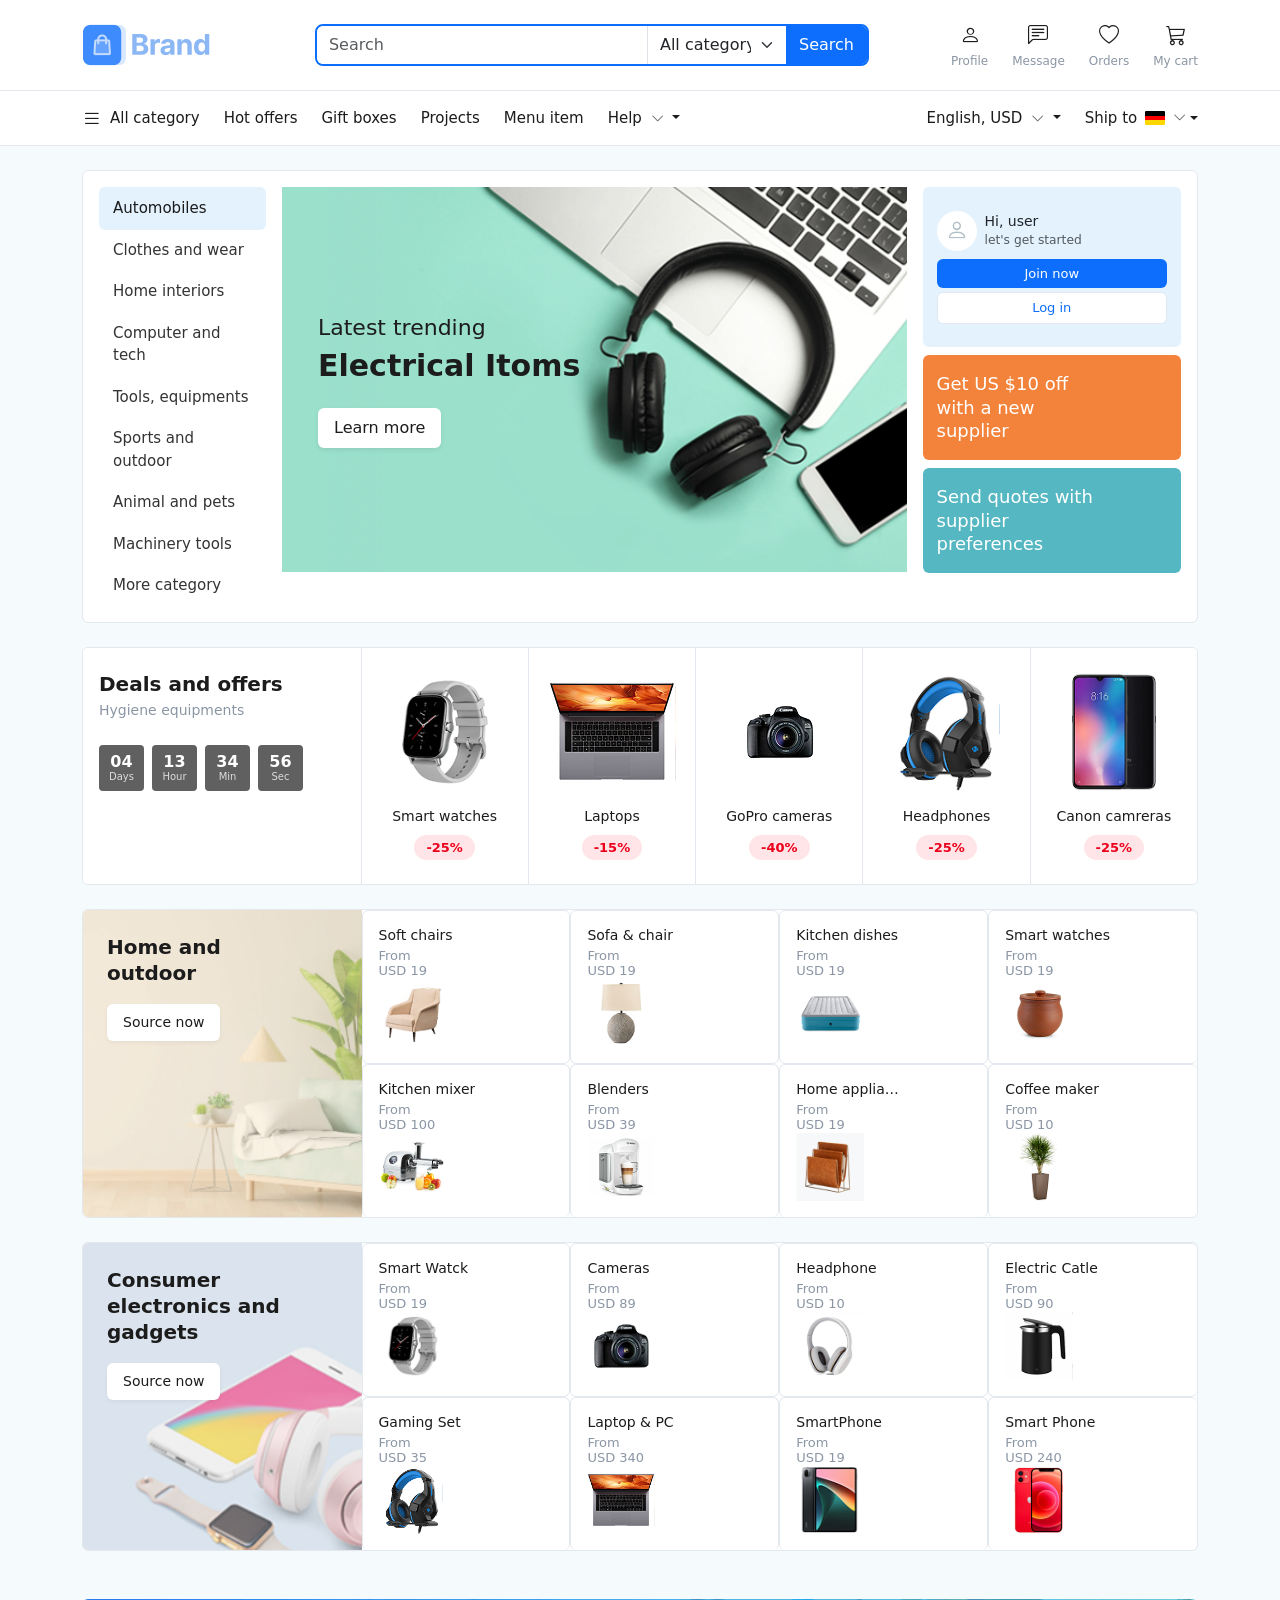
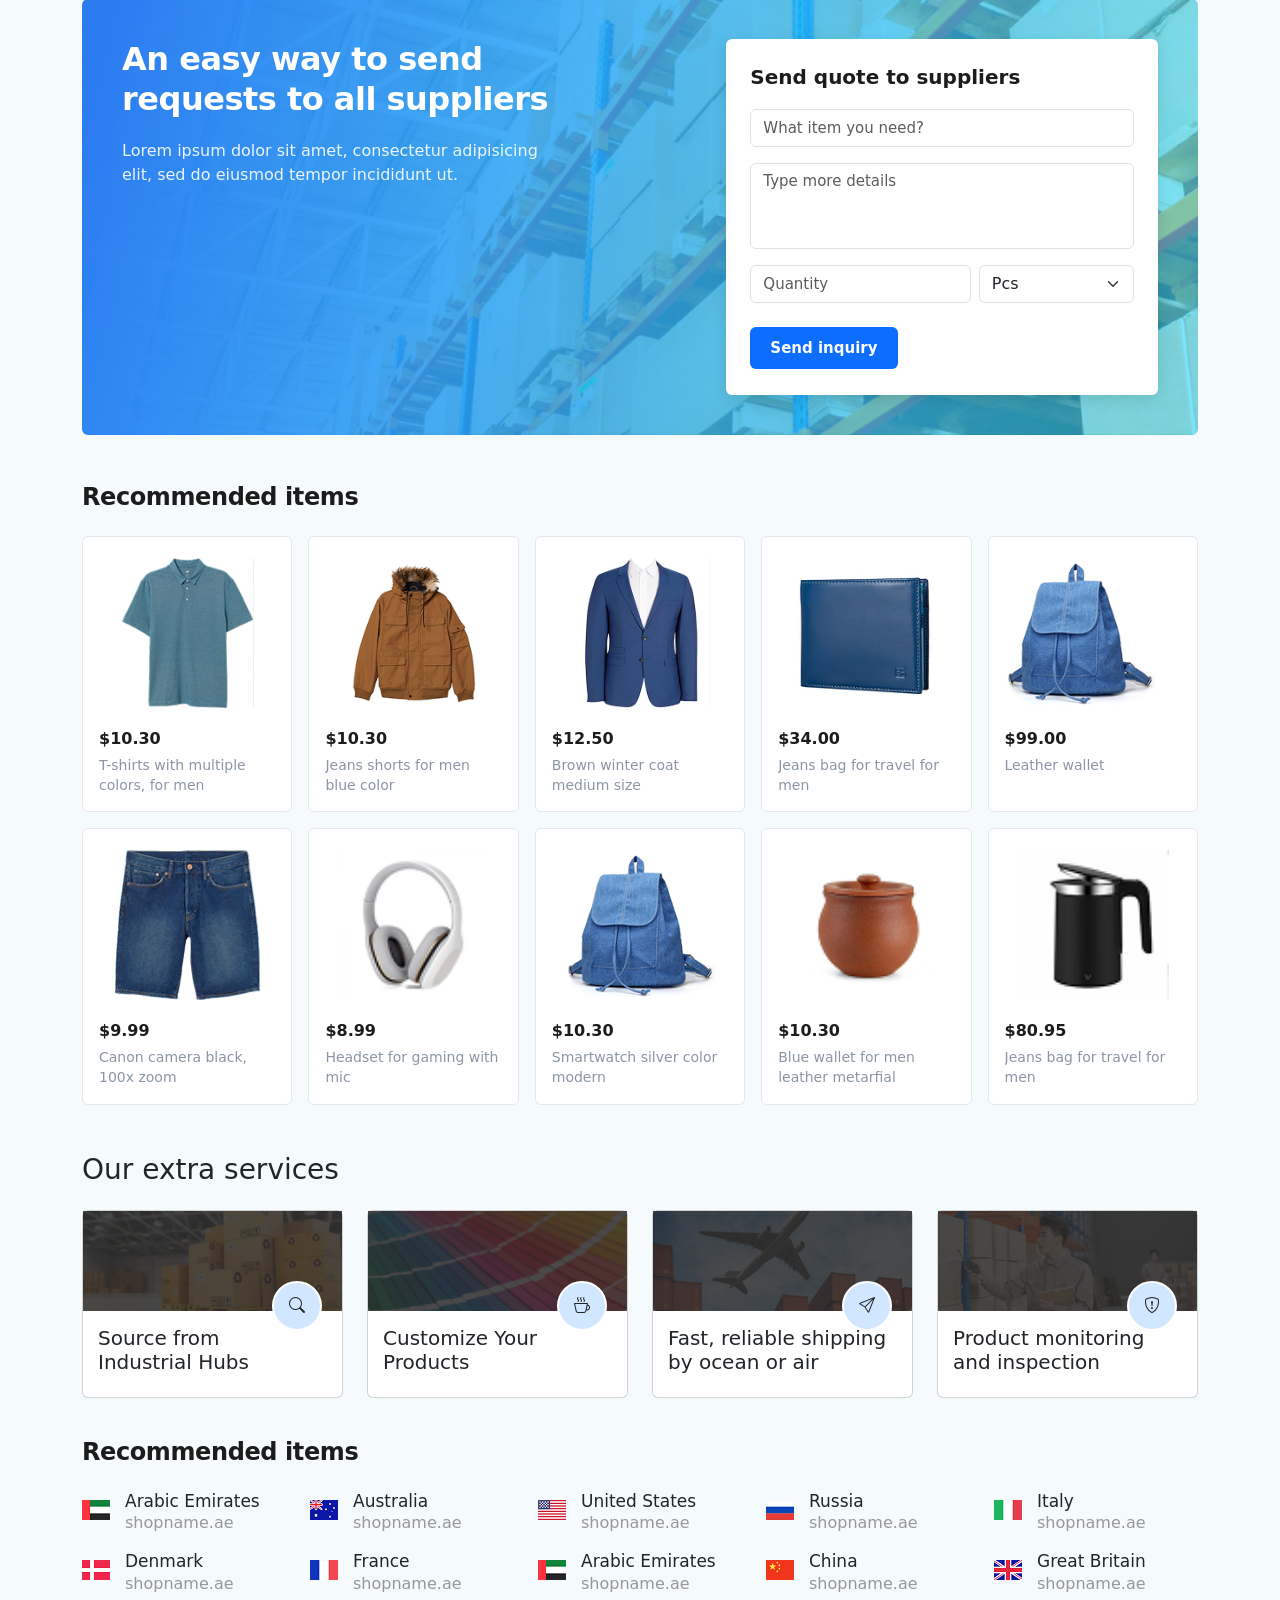
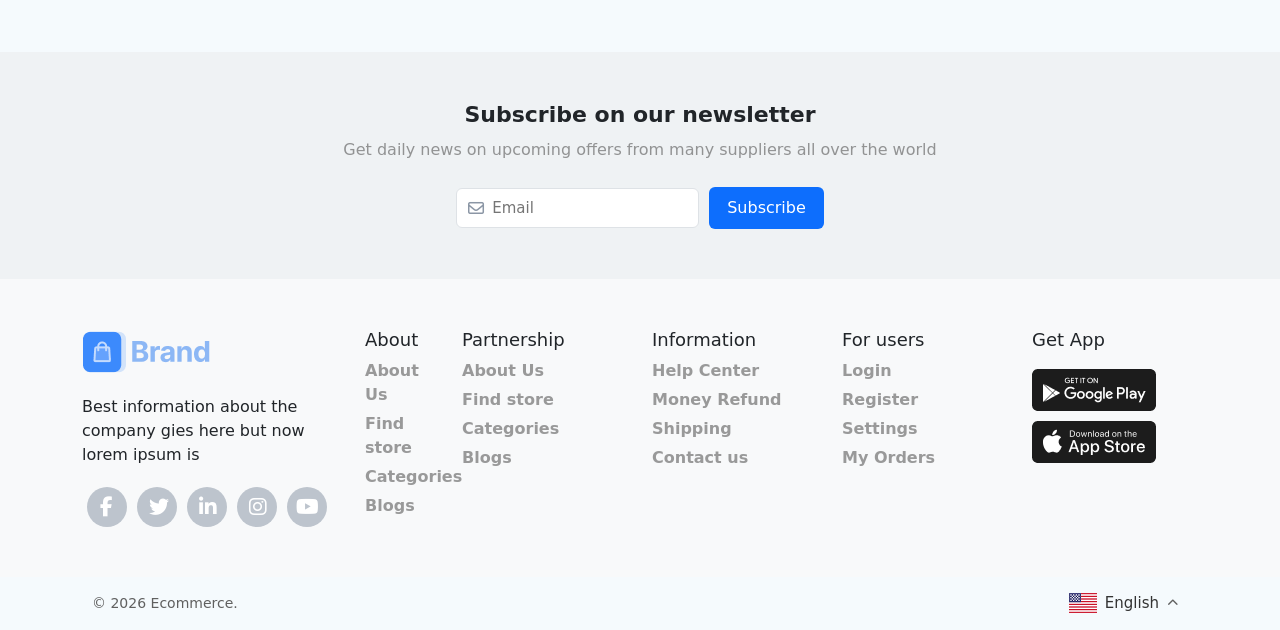
==== commit b401e653: "add pagination" ====
--- a/index.html
+++ b/index.html
@@ -33,15 +33,9 @@
                         <i class="bi bi-list fs-2"></i>
                     </button>
 
-                    <a href="#" class="brand-logo">
+                    <a href="index.html" class="brand-logo">
                         <!-- Custom Vector/Icon Mimicking Image Logo -->
-                        <svg width="34" height="34" viewBox="0 0 24 24" fill="none" xmlns="http://www.w3.org/2000/svg">
-                            <rect width="24" height="24" rx="6" fill="#0d6efd" />
-                            <path
-                                d="M16 9h-1c0-1.66-1.34-3-3-3S9 7.34 9 9H8c-1.1 0-2 .9-2 2v6c0 1.1.9 2 2 2h8c1.1 0 2-.9 2-2v-6c0-1.1-.9-2-2-2zm-4-1c1.1 0 2 .9 2 2H10c0-1.1.9-2 2-2zm4 9H8v-5h8v5z"
-                                fill="white" />
-                        </svg>
-                        <span>Brand</span>
+                        <img src="images/brand/logo-colored.png" alt="logo">
                     </a>
                 </div>
 
@@ -75,7 +69,7 @@
                             <i class="bi bi-heart"></i>
                             <span>Orders</span>
                         </a>
-                        <a href="#" class="user-action-item">
+                        <a href="cart.html" class="user-action-item">
                             <i class="bi bi-cart3"></i>
                             <span>My cart</span>
                         </a>
@@ -83,7 +77,7 @@
 
                     <!-- Mobile Navigation Icons (Displayed precisely as in image_058346.png) -->
                     <div class="d-flex d-md-none align-items-center gap-3">
-                        <a href="#" class="text-dark fs-4"><i class="bi bi-cart3"></i></a>
+                        <a href="cart.html" class="text-dark fs-4"><i class="bi bi-cart3"></i></a>
                         <a href="#" class="text-dark fs-4"><i class="bi bi-person"></i></a>
                     </div>
                 </div>
@@ -100,19 +94,19 @@
                     </div>
                 </div>
             </div>
- 
+
             <div class="d-block d-lg-none d-md-none">
                 <div class="category-container" id="categories">
 
-                <div class="category active">All category</div>
-                <div class="category">Gadgets</div>
-                <div class="category">Clothes</div>
-                <div class="category">Accessories</div>
-                <div class="category">Shoes</div>
-                <div class="category">Books</div>
-                <div class="category">Sports</div>
-
-            </div>
+                    <div class="category active">All category</div>
+                    <div class="category">Gadgets</div>
+                    <div class="category">Clothes</div>
+                    <div class="category">Accessories</div>
+                    <div class="category">Shoes</div>
+                    <div class="category">Books</div>
+                    <div class="category">Sports</div>
+
+                </div>
             </div>
 
         </div>
@@ -194,7 +188,8 @@
         </div>
         <div class="offcanvas-body p-0">
             <div class="list-group list-group-flush">
-                <a href="#" class="list-group-item list-group-item-action py-3"><i class="bi bi-list me-3"></i>All
+                <a href="list.html" class="list-group-item list-group-item-action py-3"><i
+                        class="bi bi-list me-3"></i>All
                     category</a>
                 <a href="#" class="list-group-item list-group-item-action py-3"><i class="bi bi-percent me-3"></i>Hot
                     offers</a>
@@ -220,41 +215,55 @@
                     <div class="nav nav-tabs category-tabs-vertical" id="categoryTab" role="tablist"
                         aria-orientation="vertical">
 
+
                         <button class="nav-link active" id="tab-automobiles" data-bs-toggle="tab"
                             data-bs-target="#content-automobiles" type="button" role="tab"
                             aria-controls="content-automobiles" aria-selected="true">
                             Automobiles
                         </button>
 
+
+
                         <button class="nav-link" id="tab-clothes" data-bs-toggle="tab" data-bs-target="#content-clothes"
                             type="button" role="tab" aria-controls="content-clothes" aria-selected="false">
                             Clothes and wear
                         </button>
 
+
                         <button class="nav-link" id="tab-home" data-bs-toggle="tab" data-bs-target="#content-home"
                             type="button" role="tab" aria-controls="content-home" aria-selected="false">
                             Home interiors
                         </button>
 
+
+
                         <button class="nav-link" id="tab-tech" data-bs-toggle="tab" data-bs-target="#content-tech"
                             type="button" role="tab" aria-controls="content-tech" aria-selected="false">
                             Computer and tech
                         </button>
 
+
+
                         <button class="nav-link" id="tab-tools" data-bs-toggle="tab" data-bs-target="#content-tools"
                             type="button" role="tab" aria-controls="content-tools" aria-selected="false">
                             Tools, equipments
                         </button>
 
+
+
                         <button class="nav-link" id="tab-sports" data-bs-toggle="tab" data-bs-target="#content-sports"
                             type="button" role="tab" aria-controls="content-sports" aria-selected="false">
                             Sports and outdoor
                         </button>
 
+
+
                         <button class="nav-link" id="tab-animals" data-bs-toggle="tab" data-bs-target="#content-animals"
                             type="button" role="tab" aria-controls="content-animals" aria-selected="false">
                             Animal and pets
                         </button>
+
+
 
                         <button class="nav-link" id="tab-machinery" data-bs-toggle="tab"
                             data-bs-target="#content-machinery" type="button" role="tab"
@@ -262,10 +271,13 @@
                             Machinery tools
                         </button>
 
+
+
                         <button class="nav-link" id="tab-more" data-bs-toggle="tab" data-bs-target="#content-more"
                             type="button" role="tab" aria-controls="content-more" aria-selected="false">
                             More category
                         </button>
+
 
                     </div>
                 </div>
@@ -280,7 +292,7 @@
                                 <div class="banner-text-wrapper">
                                     <div class="banner-title-sub">Latest trending</div>
                                     <div class="banner-title-main">Electrical Itoms</div>
-                                    <a href="#" class="banner-btn-learn">Learn more</a>
+                                    <a href="list.html" class="banner-btn-learn">Learn more</a>
                                 </div>
                             </div>
                         </div>
@@ -291,7 +303,7 @@
                                 <div class="banner-text-wrapper">
                                     <div class="banner-title-sub">Summer collection</div>
                                     <div class="banner-title-main">Clothes and wear</div>
-                                    <a href="#" class="banner-btn-learn">Learn more</a>
+                                    <a href="list.html" class="banner-btn-learn">Learn more</a>
                                 </div>
                             </div>
                         </div>
@@ -302,7 +314,7 @@
                                 <div class="banner-text-wrapper">
                                     <div class="banner-title-sub">Modern furniture</div>
                                     <div class="banner-title-main">Home interiors</div>
-                                    <a href="#" class="banner-btn-learn">Learn more</a>
+                                    <a href="list.html" class="banner-btn-learn">Learn more</a>
                                 </div>
                             </div>
                         </div>
@@ -313,7 +325,7 @@
                                 <div class="banner-text-wrapper">
                                     <div class="banner-title-sub">Latest trending</div>
                                     <div class="banner-title-main">Electronic items</div>
-                                    <a href="#" class="banner-btn-learn">Learn more</a>
+                                    <a href="list.html" class="banner-btn-learn">Learn more</a>
                                 </div>
                             </div>
                         </div>
@@ -324,7 +336,7 @@
                                 <div class="banner">
                                     <div class="banner-title-main">Tools & Equipments</div>
                                 </div>
-                                <a href="#" class="banner-btn-learn">Learn more</a>
+                                <a href="list.html" class="banner-btn-learn">Learn more</a>
                             </div>
                         </div>
                         <div class="tab-pane fade" id="content-sports" role="tabpanel">
@@ -333,7 +345,7 @@
                                 <div class="banner-text-wrapper">
                                     <div class="banner-title-main text-light">Sports & <br> Outdoor</div>
                                 </div>
-                                <a href="#" class="banner-btn-learn">Learn more</a>
+                                <a href="list.html" class="banner-btn-learn">Learn more</a>
                             </div>
                         </div>
 
@@ -343,7 +355,7 @@
                                 <div class="banner-text-wrapper">
                                     <div class="banner-title-main">Animal and <br> Pets</div>
                                 </div>
-                                <a href="#" class="banner-btn-learn">Learn more</a>
+                                <a href="list.html" class="banner-btn-learn">Learn more</a>
                             </div>
                         </div>
 
@@ -353,7 +365,7 @@
                                 <div class="banner-text-wrapper">
                                     <div class="banner-title-main">Machinery tools</div>
                                 </div>
-                                <a href="#" class="banner-btn-learn">Learn more</a>
+                                <a href="list.html" class="banner-btn-learn">Learn more</a>
                             </div>
                         </div>
                         <div class="tab-pane fade" id="content-more" role="tabpanel">
@@ -362,7 +374,7 @@
                                 <div class="banner-text-wrapper">
                                     <div class="banner-title-main">More Categories</div>
                                 </div>
-                                <a href="#" class="banner-btn-learn">Learn more</a>
+                                <a href="list.html" class="banner-btn-learn">Learn more</a>
                             </div>
                         </div>
 
@@ -444,43 +456,53 @@
                     <div class="products-flex-container">
 
                         <div class="deal-product-card">
-                            <div class="product-img-box">
-                                <img src="./images/tech/8.png" alt="Smart watches">
-                            </div>
-                            <p class="product-name">Smart watches</p>
-                            <span class="badge-discount">-25%</span>
+                            <a href="product-detail.html">
+                                <div class="product-img-box">
+                                    <img src="./images/tech/8.png" alt="Smart watches">
+                                </div>
+                                <p class="product-name">Smart watches</p>
+                                <span class="badge-discount">-25%</span>
+                            </a>
                         </div>
 
                         <div class="deal-product-card">
-                            <div class="product-img-box">
-                                <img src="./images/tech/image 34.png" alt="Laptops">
-                            </div>
-                            <p class="product-name">Laptops</p>
-                            <span class="badge-discount">-15%</span>
+                            <a href="product-detail.html">
+                                <div class="product-img-box">
+                                    <img src="./images/tech/image 34.png" alt="Laptops">
+                                </div>
+                                <p class="product-name">Laptops</p>
+                                <span class="badge-discount">-15%</span>
+                            </a>
                         </div>
 
                         <div class="deal-product-card">
-                            <div class="product-img-box">
-                                <img src="./images/tech/6.png" alt="GoPro cameras">
-                            </div>
-                            <p class="product-name">GoPro cameras</p>
-                            <span class="badge-discount">-40%</span>
+                            <a href="product-detail.html">
+                                <div class="product-img-box">
+                                    <img src="./images/tech/6.png" alt="GoPro cameras">
+                                </div>
+                                <p class="product-name">GoPro cameras</p>
+                                <span class="badge-discount">-40%</span>
+                            </a>
                         </div>
 
                         <div class="deal-product-card">
-                            <div class="product-img-box">
-                                <img src="./images/tech/image 29.png" alt="Headphones">
-                            </div>
-                            <p class="product-name">Headphones</p>
-                            <span class="badge-discount">-25%</span>
+                            <a href="product-detail.html">
+                                <div class="product-img-box">
+                                    <img src="./images/tech/image 29.png" alt="Headphones">
+                                </div>
+                                <p class="product-name">Headphones</p>
+                                <span class="badge-discount">-25%</span>
+                            </a>
                         </div>
 
                         <div class="deal-product-card">
-                            <div class="product-img-box">
-                                <img src="./images/tech/image 23.png" alt="Canon camreras">
-                            </div>
-                            <p class="product-name">Canon camreras</p>
-                            <span class="badge-discount">-25%</span>
+                            <a href="product-detail.html">
+                                <div class="product-img-box">
+                                    <img src="./images/tech/image 23.png" alt="Canon camreras">
+                                </div>
+                                <p class="product-name">Canon camreras</p>
+                                <span class="badge-discount">-25%</span>
+                            </a>
                         </div>
 
                     </div>
@@ -500,7 +522,7 @@
                     style="background-image: url('./images/background/Group\ 969.png');">
                     <div class="banner-content">
                         <h4 class="section-title">Home and<br class="d-none d-lg-block"> outdoor</h4>
-                        <a href="#" class=" butn-source d-none d-lg-block">Source now</a>
+                        <a href="list.html" class=" butn-source d-none d-lg-block">Source now</a>
                     </div>
                 </div>
 
@@ -508,91 +530,108 @@
                     <div class="products-grid-wrapper">
 
                         <div class="product-item-card">
-                            <div class="info-box">
-                                <h6 class="item-name">Soft chairs</h6>
-                                <span class="item-price">From<br>USD 19</span>
-                            </div>
-                            <div class="img-box">
-                                <img src="images/interior/1.png" alt="Soft chairs">
-                            </div>
-                        </div>
-
-                        <div class="product-item-card">
-                            <div class="info-box">
-                                <h6 class="item-name">Sofa & chair</h6>
-                                <span class="item-price">From<br>USD 19</span>
-                            </div>
-                            <div class="img-box">
-                                <img src="images/interior/6.png" alt="Sofa & chair">
-                            </div>
-                        </div>
-
-                        <div class="product-item-card">
-                            <div class="info-box">
-                                <h6 class="item-name">Kitchen dishes</h6>
-                                <span class="item-price">From<br>USD 19</span>
-                            </div>
-                            <div class="img-box">
-                                <img src="images/interior/image 93.png" alt="Kitchen dishes">
-                            </div>
-                        </div>
-
-                        <div class="product-item-card">
-                            <div class="info-box">
-                                <h6 class="item-name">Smart watches</h6>
-                                <span class="item-price">From<br>USD 19</span>
-                            </div>
-                            <div class="img-box">
-                                <img src="images/interior/3.png" alt="Smart watches">
-                            </div>
-                        </div>
-
-                        <div class="product-item-card">
-                            <div class="info-box">
-                                <h6 class="item-name">Kitchen mixer</h6>
-                                <span class="item-price">From<br>USD 100</span>
-                            </div>
-                            <div class="img-box">
-                                <img src="images/interior/9.png" alt="Kitchen mixer">
-                            </div>
-                        </div>
-
-                        <div class="product-item-card">
-                            <div class="info-box">
-                                <h6 class="item-name">Blenders</h6>
-                                <span class="item-price">From<br>USD 39</span>
-                            </div>
-                            <div class="img-box">
-                                <img src="images/interior/8.png" alt="Blenders">
-                            </div>
-                        </div>
-
-                        <div class="product-item-card">
-                            <div class="info-box">
-                                <h6 class="item-name">Home appliance</h6>
-                                <span class="item-price">From<br>USD 19</span>
-                            </div>
-                            <div class="img-box">
-                                <img src="images/interior/7.png" alt="Home appliance">
-                            </div>
-                        </div>
-
-                        <div class="product-item-card">
-                            <div class="info-box">
-                                <h6 class="item-name">Coffee maker</h6>
-                                <span class="item-price">From<br>USD 10</span>
-                            </div>
-                            <div class="img-box">
-                                <img src="images/interior/image 89.png" alt="Coffee maker">
-                            </div>
-                        </div>
-
-
-
-                    </div>
-                </div>
-
-                <a href="#" class=" butn-source d-block d-lg-none p-3" style="color: #0d6efd; font-size: 20px;">Source
+                            <a href="product-detail.html">
+                                <div class="info-box">
+                                    <h6 class="item-name">Soft chairs</h6>
+                                    <span class="item-price">From<br>USD 19</span>
+                                </div>
+                                <div class="img-box">
+                                    <img src="images/interior/1.png" alt="Soft chairs">
+                                </div>
+                            </a>
+                        </div>
+
+                        <div class="product-item-card">
+                            <a href="product-detail.html">
+                                <div class="info-box">
+                                    <h6 class="item-name">Sofa & chair</h6>
+                                    <span class="item-price">From<br>USD 19</span>
+                                </div>
+                                <div class="img-box">
+                                    <img src="images/interior/6.png" alt="Sofa & chair">
+                                </div>
+                            </a>
+                        </div>
+
+                        <div class="product-item-card">
+                            <a href="product-detail.html">
+                                <div class="info-box">
+                                    <h6 class="item-name">Kitchen dishes</h6>
+                                    <span class="item-price">From<br>USD 19</span>
+                                </div>
+                                <div class="img-box">
+                                    <img src="images/interior/image 93.png" alt="Kitchen dishes">
+                                </div>
+                            </a>
+                        </div>
+
+                        <div class="product-item-card">
+                            <a href="product-detail.html">
+                                <div class="info-box">
+                                    <h6 class="item-name">Smart watches</h6>
+                                    <span class="item-price">From<br>USD 19</span>
+                                </div>
+                                <div class="img-box">
+                                    <img src="images/interior/3.png" alt="Smart watches">
+                                </div>
+                            </a>
+                        </div>
+
+                        <div class="product-item-card">
+                            <a href="product-detail.html">
+                                <div class="info-box">
+                                    <h6 class="item-name">Kitchen mixer</h6>
+                                    <span class="item-price">From<br>USD 100</span>
+                                </div>
+                                <div class="img-box">
+                                    <img src="images/interior/9.png" alt="Kitchen mixer">
+                                </div>
+                            </a>
+                        </div>
+
+                        <div class="product-item-card">
+                            <a href="product-detail.html">
+                                <div class="info-box">
+                                    <h6 class="item-name">Blenders</h6>
+                                    <span class="item-price">From<br>USD 39</span>
+                                </div>
+                                <div class="img-box">
+                                    <img src="images/interior/8.png" alt="Blenders">
+                                </div>
+                            </a>
+                        </div>
+
+                        <div class="product-item-card">
+                            <a href="product-detail.html">
+                                <div class="info-box">
+                                    <h6 class="item-name">Home appliance</h6>
+                                    <span class="item-price">From<br>USD 19</span>
+                                </div>
+                                <div class="img-box">
+                                    <img src="images/interior/7.png" alt="Home appliance">
+                                </div>
+                            </a>
+                        </div>
+
+                        <div class="product-item-card">
+                            <a href="product-detail.html">
+                                <div class="info-box">
+                                    <h6 class="item-name">Coffee maker</h6>
+                                    <span class="item-price">From<br>USD 10</span>
+                                </div>
+                                <div class="img-box">
+                                    <img src="images/interior/image 89.png" alt="Coffee maker">
+                                </div>
+                            </a>
+                        </div>
+
+
+
+                    </div>
+                </div>
+
+                <a href="list.html" class=" butn-source d-block d-lg-none p-3"
+                    style="color: #0d6efd; font-size: 20px;">Source
                     now <i class="bi bi-arrow-right"></i></a>
             </div>
         </div>
@@ -609,7 +648,7 @@
                     <div class="banner-content">
                         <h4 class="section-title">Consumer<br class="d-none d-lg-block"> electronics and <br
                                 class="d-none d-lg-block">gadgets</h4>
-                        <a href="#" class=" butn-source d-none d-lg-block">Source now</a>
+                        <a href="list.html" class=" butn-source d-none d-lg-block">Source now</a>
                     </div>
                 </div>
 
@@ -617,89 +656,106 @@
                     <div class="products-grid-wrapper">
 
                         <div class="product-item-card">
-                            <div class="info-box">
-                                <h6 class="item-name">Smart Watck</h6>
-                                <span class="item-price">From<br>USD 19</span>
-                            </div>
-                            <div class="img-box">
-                                <img src="images/tech/8.png" alt="watch">
-                            </div>
-                        </div>
-
-                        <div class="product-item-card">
-                            <div class="info-box">
-                                <h6 class="item-name">Cameras</h6>
-                                <span class="item-price">From<br>USD 89</span>
-                            </div>
-                            <div class="img-box">
-                                <img src="images/tech/6.png" alt="camra">
-                            </div>
-                        </div>
-
-                        <div class="product-item-card">
-                            <div class="info-box">
-                                <h6 class="item-name">Headphone</h6>
-                                <span class="item-price">From<br>USD 10</span>
-                            </div>
-                            <div class="img-box">
-                                <img src="images/tech/image 86.png" alt="headphone">
-                            </div>
-                        </div>
-
-                        <div class="product-item-card">
-                            <div class="info-box">
-                                <h6 class="item-name">Electric Catle</h6>
-                                <span class="item-price">From<br>USD 90</span>
-                            </div>
-                            <div class="img-box">
-                                <img src="images/tech/image 85.png" alt="catle">
-                            </div>
-                        </div>
-
-                        <div class="product-item-card">
-                            <div class="info-box">
-                                <h6 class="item-name">Gaming Set </h6>
-                                <span class="item-price">From<br>USD 35</span>
-                            </div>
-                            <div class="img-box">
-                                <img src="images/tech/image 29.png" alt="gaming set">
-                            </div>
-                        </div>
-
-                        <div class="product-item-card">
-                            <div class="info-box">
-                                <h6 class="item-name">Laptop & PC</h6>
-                                <span class="item-price">From<br>USD 340</span>
-                            </div>
-                            <div class="img-box">
-                                <img src="images/tech/image 34.png" alt="laptop">
-                            </div>
-                        </div>
-
-                        <div class="product-item-card">
-                            <div class="info-box">
-                                <h6 class="item-name">SmartPhone</h6>
-                                <span class="item-price">From<br>USD 19</span>
-                            </div>
-                            <div class="img-box">
-                                <img src="images/tech/image 32.png" alt="smartphone">
-                            </div>
-                        </div>
-
-                        <div class="product-item-card">
-                            <div class="info-box">
-                                <h6 class="item-name">Smart Phone</h6>
-                                <span class="item-price">From<br>USD 240</span>
-                            </div>
-                            <div class="img-box">
-                                <img src="images/tech/image 33.png" alt="phone">
-                            </div>
-                        </div>
-
-                    </div>
-                </div>
-
-                <a href="#" class=" butn-source d-block d-lg-none p-3" style="color: #0d6efd; font-size: 20px;">Source
+                            <a href="product-detail.html">
+                                <div class="info-box">
+                                    <h6 class="item-name">Smart Watck</h6>
+                                    <span class="item-price">From<br>USD 19</span>
+                                </div>
+                                <div class="img-box">
+                                    <img src="images/tech/8.png" alt="watch">
+                                </div>
+                            </a>
+                        </div>
+
+                        <div class="product-item-card">
+                            <a href="product-detail.html">
+                                <div class="info-box">
+                                    <h6 class="item-name">Cameras</h6>
+                                    <span class="item-price">From<br>USD 89</span>
+                                </div>
+                                <div class="img-box">
+                                    <img src="images/tech/6.png" alt="camra">
+                                </div>
+                            </a>
+                        </div>
+
+                        <div class="product-item-card">
+                            <a href="product-detail.html">
+                                <div class="info-box">
+                                    <h6 class="item-name">Headphone</h6>
+                                    <span class="item-price">From<br>USD 10</span>
+                                </div>
+                                <div class="img-box">
+                                    <img src="images/tech/image 86.png" alt="headphone">
+                                </div>
+                            </a>
+                        </div>
+
+                        <div class="product-item-card">
+                            <a href="product-detail.html">
+                                <div class="info-box">
+                                    <h6 class="item-name">Electric Catle</h6>
+                                    <span class="item-price">From<br>USD 90</span>
+                                </div>
+                                <div class="img-box">
+                                    <img src="images/tech/image 85.png" alt="catle">
+                                </div>
+                            </a>
+                        </div>
+
+                        <div class="product-item-card">
+                            <a href="product-detail.html">
+                                <div class="info-box">
+                                    <h6 class="item-name">Gaming Set </h6>
+                                    <span class="item-price">From<br>USD 35</span>
+                                </div>
+                                <div class="img-box">
+                                    <img src="images/tech/image 29.png" alt="gaming set">
+                                </div>
+                            </a>
+                        </div>
+
+                        <div class="product-item-card">
+                            <a href="product-detail.html">
+                                <div class="info-box">
+                                    <h6 class="item-name">Laptop & PC</h6>
+                                    <span class="item-price">From<br>USD 340</span>
+                                </div>
+                                <div class="img-box">
+                                    <img src="images/tech/image 34.png" alt="laptop">
+                                </div>
+                            </a>
+                        </div>
+
+                        <div class="product-item-card">
+                            <a href="product-detail.html">
+                                <div class="info-box">
+                                    <h6 class="item-name">SmartPhone</h6>
+                                    <span class="item-price">From<br>USD 19</span>
+                                </div>
+                                <div class="img-box">
+                                    <img src="images/tech/image 32.png" alt="smartphone">
+                                </div>
+                            </a>
+                        </div>
+
+                        <div class="product-item-card">
+                            <a href="product-detail.html">
+                                <div class="info-box">
+                                    <h6 class="item-name">Smart Phone</h6>
+                                    <span class="item-price">From<br>USD 240</span>
+                                </div>
+                                <div class="img-box">
+                                    <img src="images/tech/image 33.png" alt="phone">
+                                </div>
+                            </a>
+                        </div>
+
+                    </div>
+                </div>
+
+                <a href="list.html" class=" butn-source d-block d-lg-none p-3"
+                    style="color: #0d6efd; font-size: 20px;">Source
                     now <i class="bi bi-arrow-right"></i></a>
 
             </div>
@@ -770,121 +826,141 @@
 
             <div class="col-6 col-md-3 col-xl-custom-5">
                 <div class="product-item-card">
-                    <div class="product-img-container">
-                        <img src="images/cloths/Bitmap.png" alt="T-shirts">
-                    </div>
-                    <div class="product-info-block">
-                        <span class="price-tag">$10.30</span>
-                        <p class="desc-text">T-shirts with multiple colors, for men</p>
-                    </div>
+                    <a href="product-detail.html">
+                        <div class="product-img-container">
+                            <img src="images/cloths/Bitmap.png" alt="T-shirts">
+                        </div>
+                        <div class="product-info-block">
+                            <span class="price-tag">$10.30</span>
+                            <p class="desc-text">T-shirts with multiple colors, for men</p>
+                        </div>
+                    </a>
                 </div>
             </div>
 
             <div class="col-6 col-md-3 col-xl-custom-5">
                 <div class="product-item-card">
-                    <div class="product-img-container">
-                        <img src="images/cloths/2 1.png" alt="Jeans shorts">
-                    </div>
-                    <div class="product-info-block">
-                        <span class="price-tag">$10.30</span>
-                        <p class="desc-text">Jeans shorts for men blue color</p>
-                    </div>
+                    <a href="product-detail.html">
+                        <div class="product-img-container">
+                            <img src="images/cloths/2 1.png" alt="Jeans shorts">
+                        </div>
+                        <div class="product-info-block">
+                            <span class="price-tag">$10.30</span>
+                            <p class="desc-text">Jeans shorts for men blue color</p>
+                        </div>
+                    </a>
                 </div>
             </div>
 
             <div class="col-6 col-md-3 col-xl-custom-5">
                 <div class="product-item-card">
-                    <div class="product-img-container">
-                        <img src="images/cloths/image 30.png" alt="Coat">
-                    </div>
-                    <div class="product-info-block">
-                        <span class="price-tag">$12.50</span>
-                        <p class="desc-text">Brown winter coat medium size</p>
-                    </div>
+                    <a href="product-detail.html">
+                        <div class="product-img-container">
+                            <img src="images/cloths/image 30.png" alt="Coat">
+                        </div>
+                        <div class="product-info-block">
+                            <span class="price-tag">$12.50</span>
+                            <p class="desc-text">Brown winter coat medium size</p>
+                        </div>
+                    </a>
                 </div>
             </div>
 
             <div class="col-6 col-md-3 col-xl-custom-5">
                 <div class="product-item-card">
-                    <div class="product-img-container">
-                        <img src="images/cloths/image 24.png" alt="Jeans bag">
-                    </div>
-                    <div class="product-info-block">
-                        <span class="price-tag">$34.00</span>
-                        <p class="desc-text">Jeans bag for travel for men</p>
-                    </div>
+                    <a href="product-detail.html">
+                        <div class="product-img-container">
+                            <img src="images/cloths/image 24.png" alt="Jeans bag">
+                        </div>
+                        <div class="product-info-block">
+                            <span class="price-tag">$34.00</span>
+                            <p class="desc-text">Jeans bag for travel for men</p>
+                        </div>
+                    </a>
                 </div>
             </div>
 
             <div class="col-6 col-md-3 col-xl-custom-5">
                 <div class="product-item-card">
-                    <div class="product-img-container">
-                        <img src="images/cloths/image 26.png" alt="Leather wallet">
-                    </div>
-                    <div class="product-info-block">
-                        <span class="price-tag">$99.00</span>
-                        <p class="desc-text">Leather wallet</p>
-                    </div>
+                    <a href="product-detail.html">
+                        <div class="product-img-container">
+                            <img src="images/cloths/image 26.png" alt="Leather wallet">
+                        </div>
+                        <div class="product-info-block">
+                            <span class="price-tag">$99.00</span>
+                            <p class="desc-text">Leather wallet</p>
+                        </div>
+                    </a>
                 </div>
             </div>
 
             <div class="col-6 col-md-3 col-xl-custom-5">
                 <div class="product-item-card">
-                    <div class="product-img-container">
-                        <img src="images/cloths/Bitmap (2).png" alt="Canon camera">
-                    </div>
-                    <div class="product-info-block">
-                        <span class="price-tag">$9.99</span>
-                        <p class="desc-text">Canon camera black, 100x zoom</p>
-                    </div>
+                    <a href="product-detail.html">
+                        <div class="product-img-container">
+                            <img src="images/cloths/Bitmap (2).png" alt="Canon camera">
+                        </div>
+                        <div class="product-info-block">
+                            <span class="price-tag">$9.99</span>
+                            <p class="desc-text">Canon camera black, 100x zoom</p>
+                        </div>
+                    </a>
                 </div>
             </div>
 
             <div class="col-6 col-md-3 col-xl-custom-5">
                 <div class="product-item-card">
-                    <div class="product-img-container">
-                        <img src="images/tech/image 86.png" alt="Headset" height="150px">
-                    </div>
-                    <div class="product-info-block">
-                        <span class="price-tag">$8.99</span>
-                        <p class="desc-text">Headset for gaming with mic</p>
-                    </div>
+                    <a href="product-detail.html">
+                        <div class="product-img-container">
+                            <img src="images/tech/image 86.png" alt="Headset" height="150px">
+                        </div>
+                        <div class="product-info-block">
+                            <span class="price-tag">$8.99</span>
+                            <p class="desc-text">Headset for gaming with mic</p>
+                        </div>
+                    </a>
                 </div>
             </div>
 
             <div class="col-6 col-md-3 col-xl-custom-5">
                 <div class="product-item-card">
-                    <div class="product-img-container">
-                        <img src="images/cloths/image 26.png" alt="Smartwatch">
-                    </div>
-                    <div class="product-info-block">
-                        <span class="price-tag">$10.30</span>
-                        <p class="desc-text">Smartwatch silver color modern</p>
-                    </div>
+                    <a href="product-detail.html">
+                        <div class="product-img-container">
+                            <img src="images/cloths/image 26.png" alt="Smartwatch">
+                        </div>
+                        <div class="product-info-block">
+                            <span class="price-tag">$10.30</span>
+                            <p class="desc-text">Smartwatch silver color modern</p>
+                        </div>
+                    </a>
                 </div>
             </div>
 
             <div class="col-6 col-md-3 col-xl-custom-5">
                 <div class="product-item-card">
-                    <div class="product-img-container">
-                        <img src="images/interior/3.png" alt="Blue wallet" height="150px">
-                    </div>
-                    <div class="product-info-block">
-                        <span class="price-tag">$10.30</span>
-                        <p class="desc-text">Blue wallet for men leather metarfial</p>
-                    </div>
+                    <a href="product-detail.html">
+                        <div class="product-img-container">
+                            <img src="images/interior/3.png" alt="Blue wallet" height="150px">
+                        </div>
+                        <div class="product-info-block">
+                            <span class="price-tag">$10.30</span>
+                            <p class="desc-text">Blue wallet for men leather metarfial</p>
+                        </div>
+                    </a>
                 </div>
             </div>
 
             <div class="col-6 col-md-3 col-xl-custom-5">
                 <div class="product-item-card">
-                    <div class="product-img-container">
-                        <img src="images/tech/image 85.png" alt="Kettle" height="150px">
-                    </div>
-                    <div class="product-info-block">
-                        <span class="price-tag">$80.95</span>
-                        <p class="desc-text">Jeans bag for travel for men</p>
-                    </div>
+                    <a href="product-detail.html">
+                        <div class="product-img-container">
+                            <img src="images/tech/image 85.png" alt="Kettle" height="150px">
+                        </div>
+                        <div class="product-info-block">
+                            <span class="price-tag">$80.95</span>
+                            <p class="desc-text">Jeans bag for travel for men</p>
+                        </div>
+                    </a>
                 </div>
             </div>
 
--- a/css/style.css
+++ b/css/style.css
@@ -23,22 +23,6 @@
     border-bottom: 1px solid #e3e8ee;
 }
 
-.brand-logo {
-    font-weight: 700;
-    font-size: 22px;
-    color: #0d6efd;
-    text-decoration: none;
-    display: flex;
-    align-items: center;
-    gap: 8px;
-}
-
-.brand-logo img,
-.brand-logo svg {
-    background-color: #e3f2fd;
-    border-radius: 6px;
-    padding: 4px;
-}
 
 /* Unified Blue Desktop Search Bar Container */
 .search-group {
@@ -290,6 +274,9 @@
     color: #1c1c1c !important;
     font-weight: 500;
 }
+.nav-tabs a {
+    text-decoration: none;
+}
 
 /* ==========================================================================
    CENTER ACTIVE BANNER PANEL
@@ -512,6 +499,9 @@
     align-items: center;
     justify-content: space-between;
     transition: background-color 0.2s;
+}
+.deal-product-card a {
+    text-decoration: none;
 }
 
 .deal-product-card:last-child {
@@ -696,6 +686,9 @@
     /* Balanced row height balance */
     transition: background-color 0.15s ease;
 }
+.product-item-card a {
+    text-decoration: none;
+}
 
 /* Clear bottom outer borders on desktop grid rows */
 .products-grid-wrapper .product-item-card:nth-child(n+5) {
@@ -1029,9 +1022,7 @@
 }
 
 .product-img-container img {
-    max-width: 100%;
-    max-height: 100%;
-    object-fit: contain;
+    height: 150px;
     /* Product image aspect ratio maintainer */
 }
 
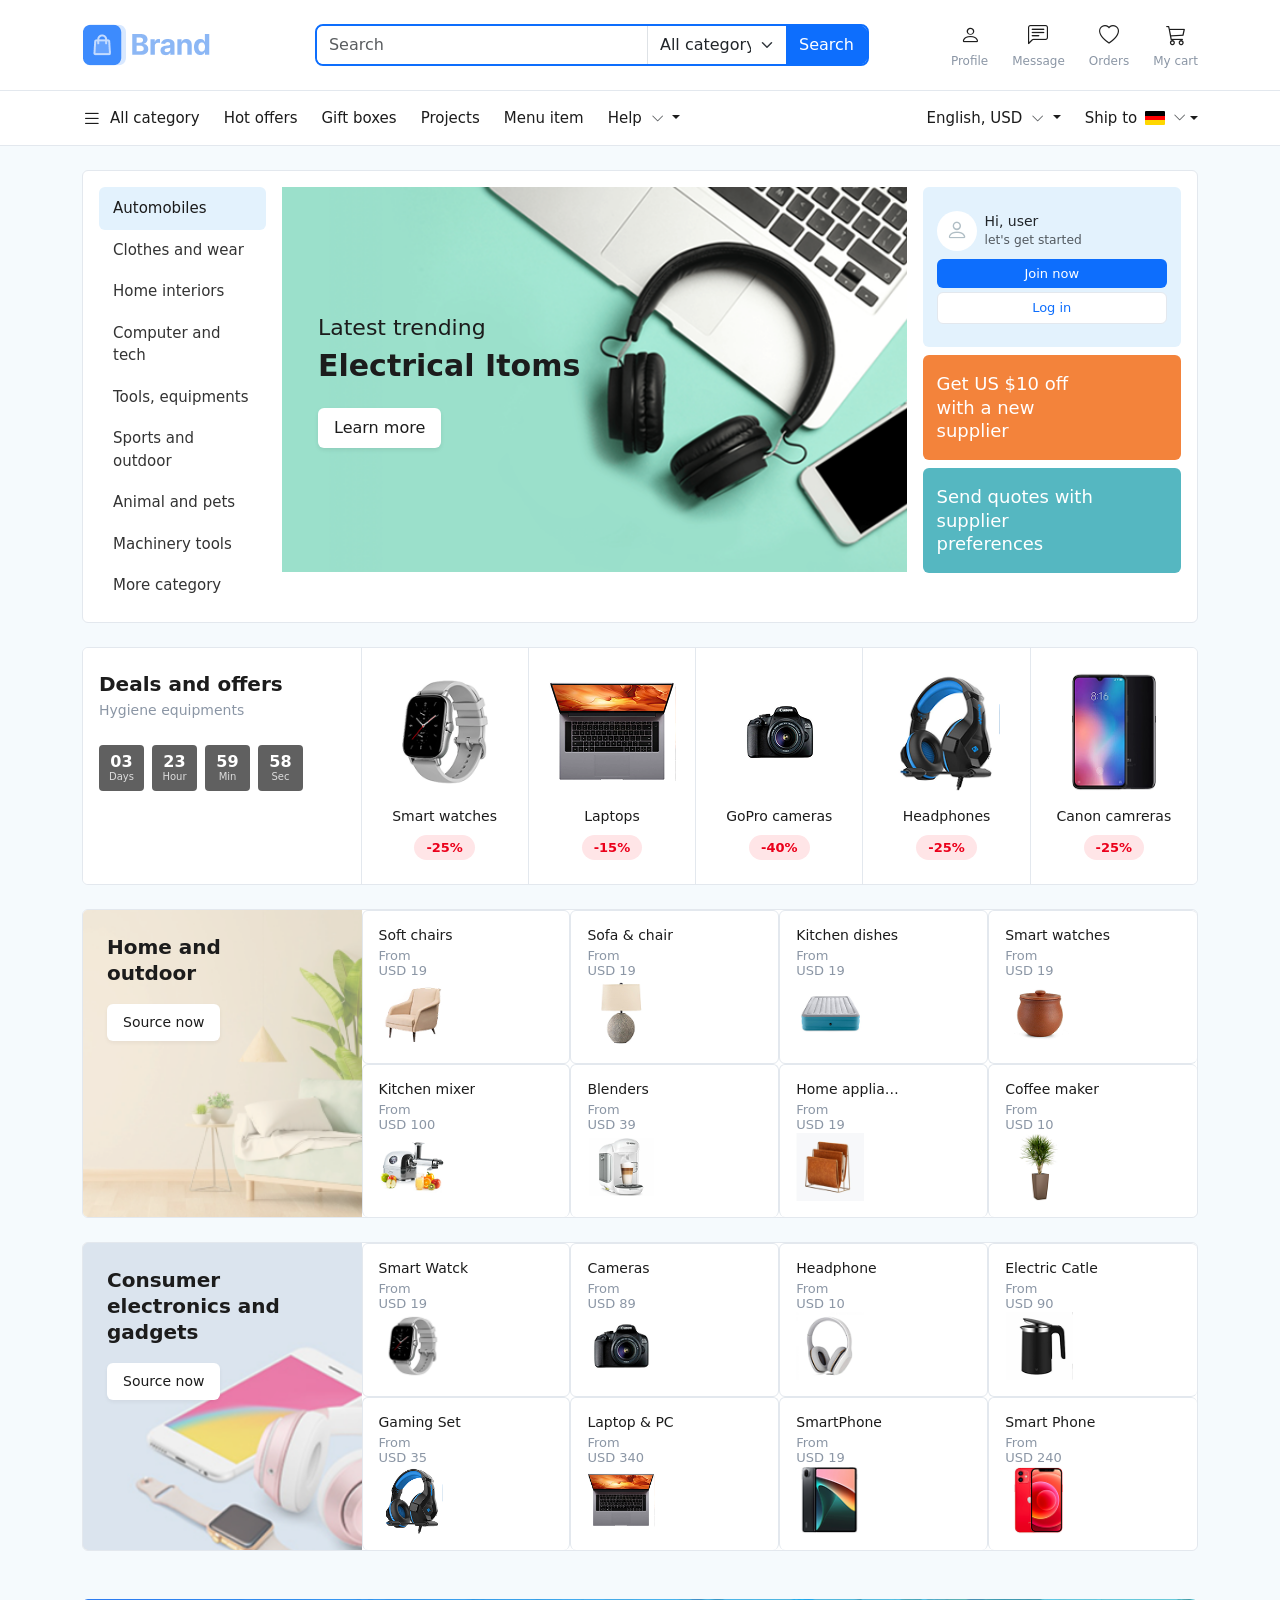
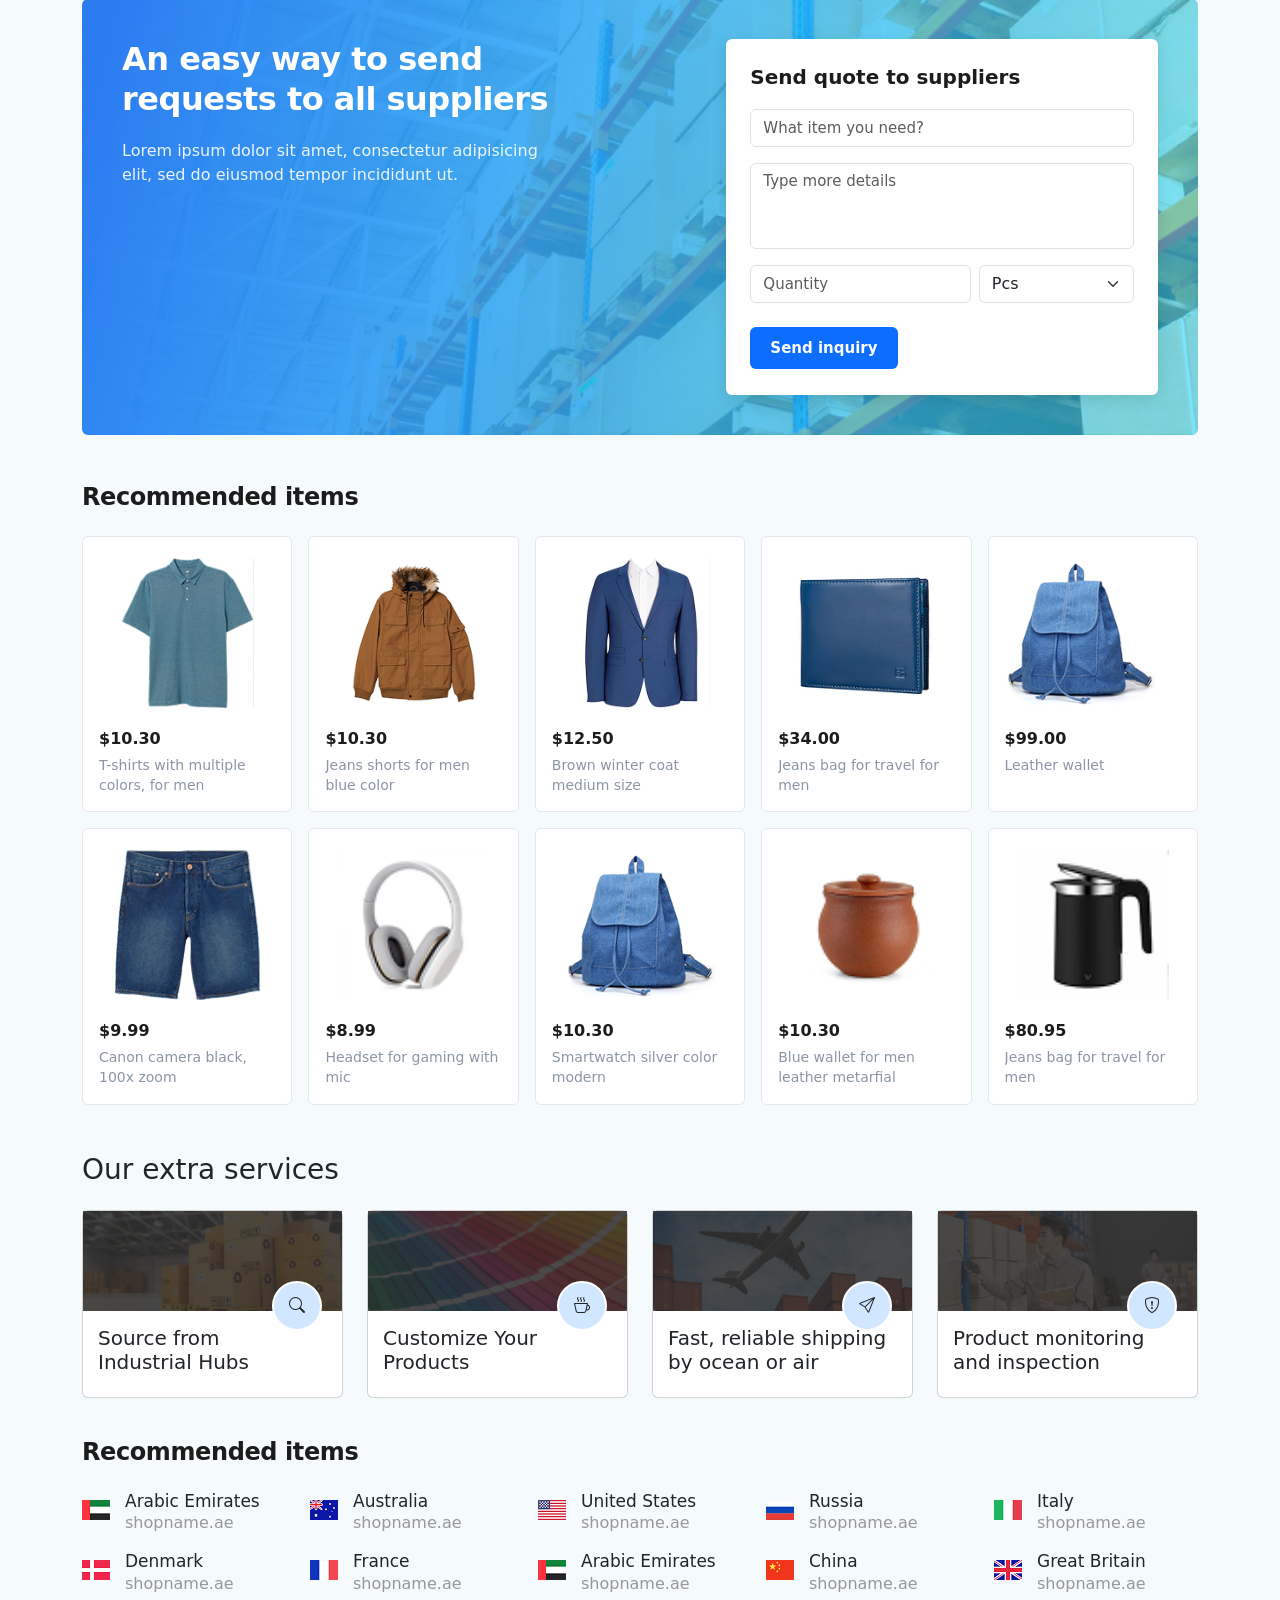
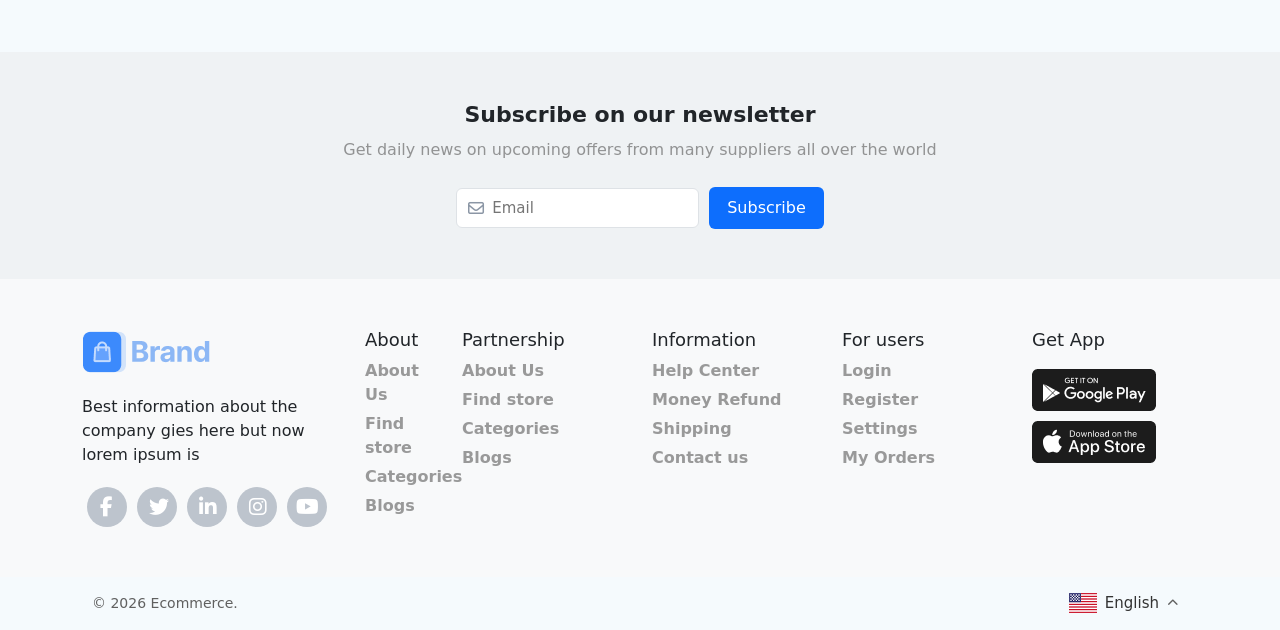
==== commit 1bfca82b: "established countdown" ====
--- a/index.html
+++ b/index.html
@@ -433,22 +433,27 @@
                     </div>
 
                     <div class="countdown-container d-flex gap-1 gap-md-2 mt-md-4">
+
                         <div class="countdown-box">
-                            <span class="num">04</span>
+                            <span class="num" id="days">00</span>
                             <span class="label">Days</span>
                         </div>
+
                         <div class="countdown-box">
-                            <span class="num">13</span>
+                            <span class="num" id="hours">00</span>
                             <span class="label">Hour</span>
                         </div>
+
                         <div class="countdown-box">
-                            <span class="num">34</span>
+                            <span class="num" id="minutes">00</span>
                             <span class="label">Min</span>
                         </div>
+
                         <div class="countdown-box">
-                            <span class="num">56</span>
+                            <span class="num" id="seconds">00</span>
                             <span class="label">Sec</span>
                         </div>
+
                     </div>
                 </div>
 
@@ -1367,7 +1372,8 @@
 
 
 
-
+    <script src="js/script.js"></script>
+    <script src="js/detail.js"></script>
 
 
 </body>
--- a/css/style.css
+++ b/css/style.css
@@ -1701,6 +1701,7 @@
     color: #8b96a5;
 }
 
+
 .shipping-tag {
     color: #00b517;
     font-weight: 500;
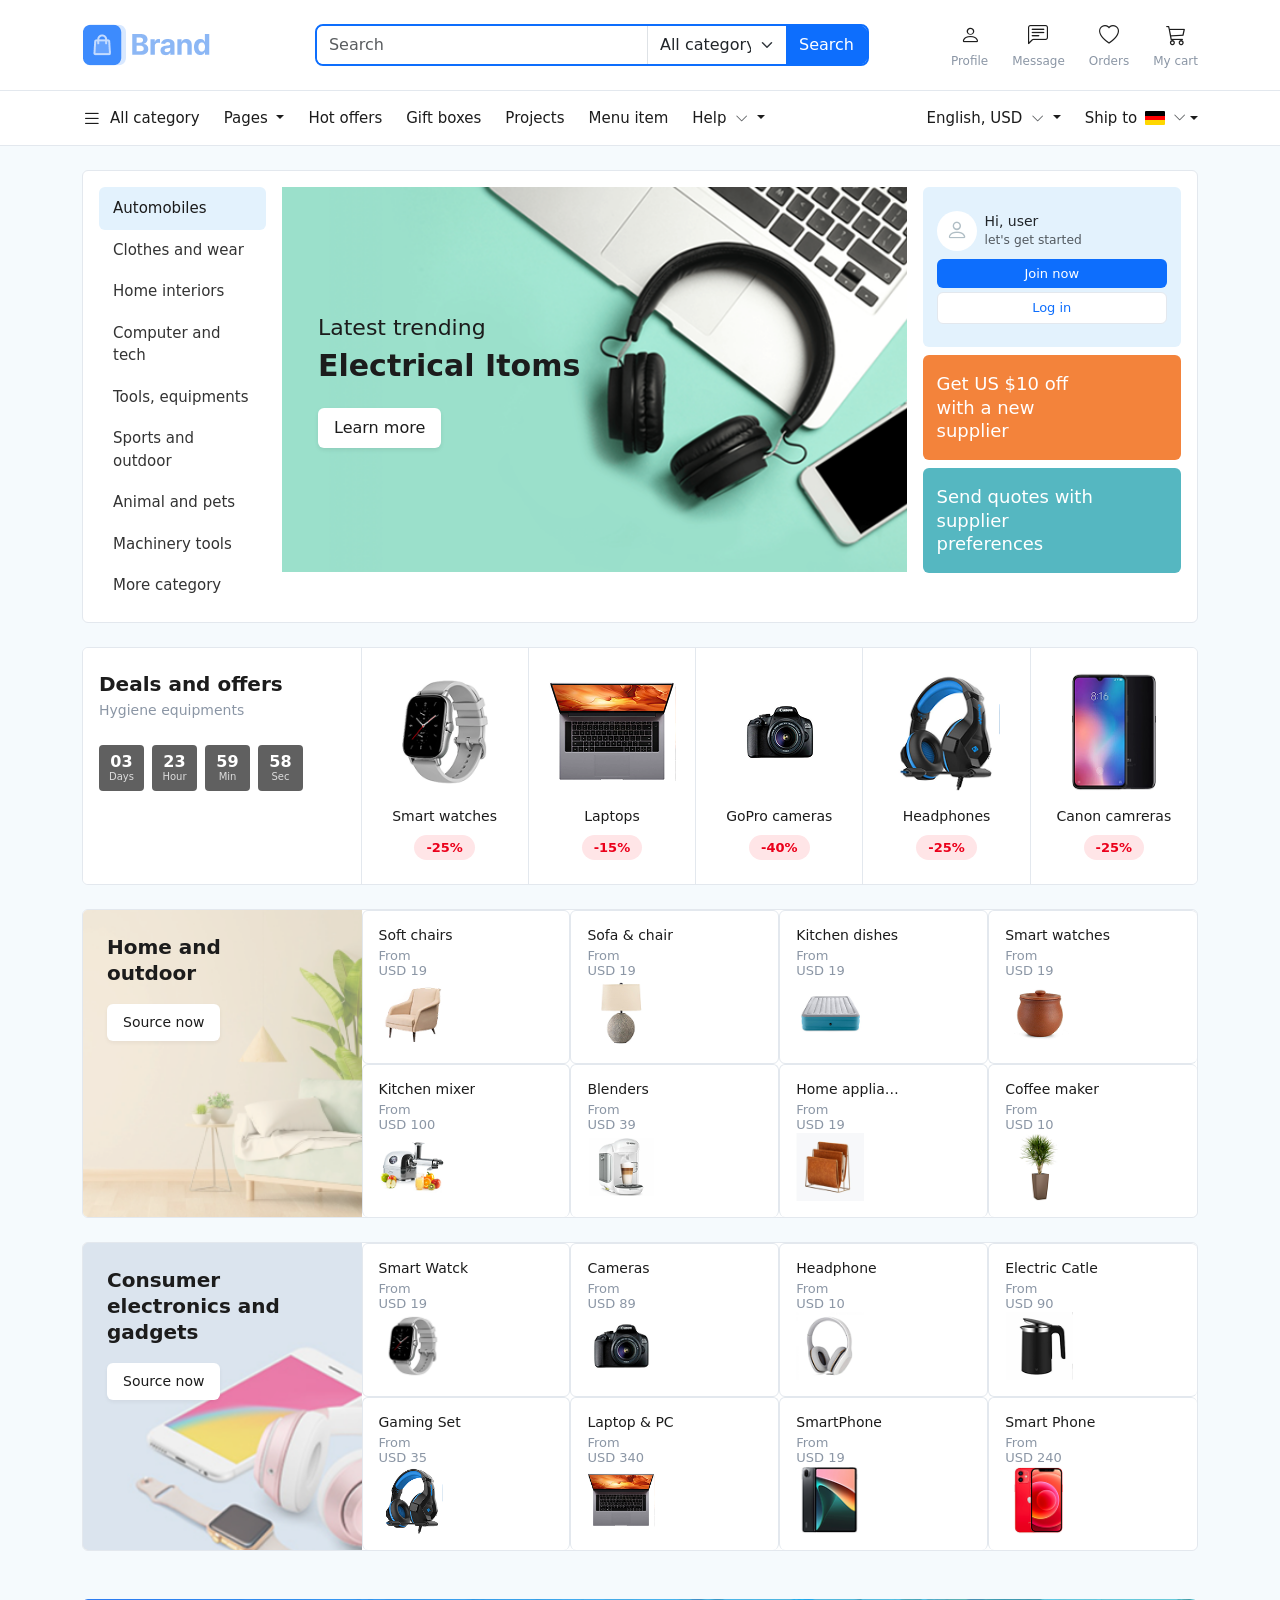
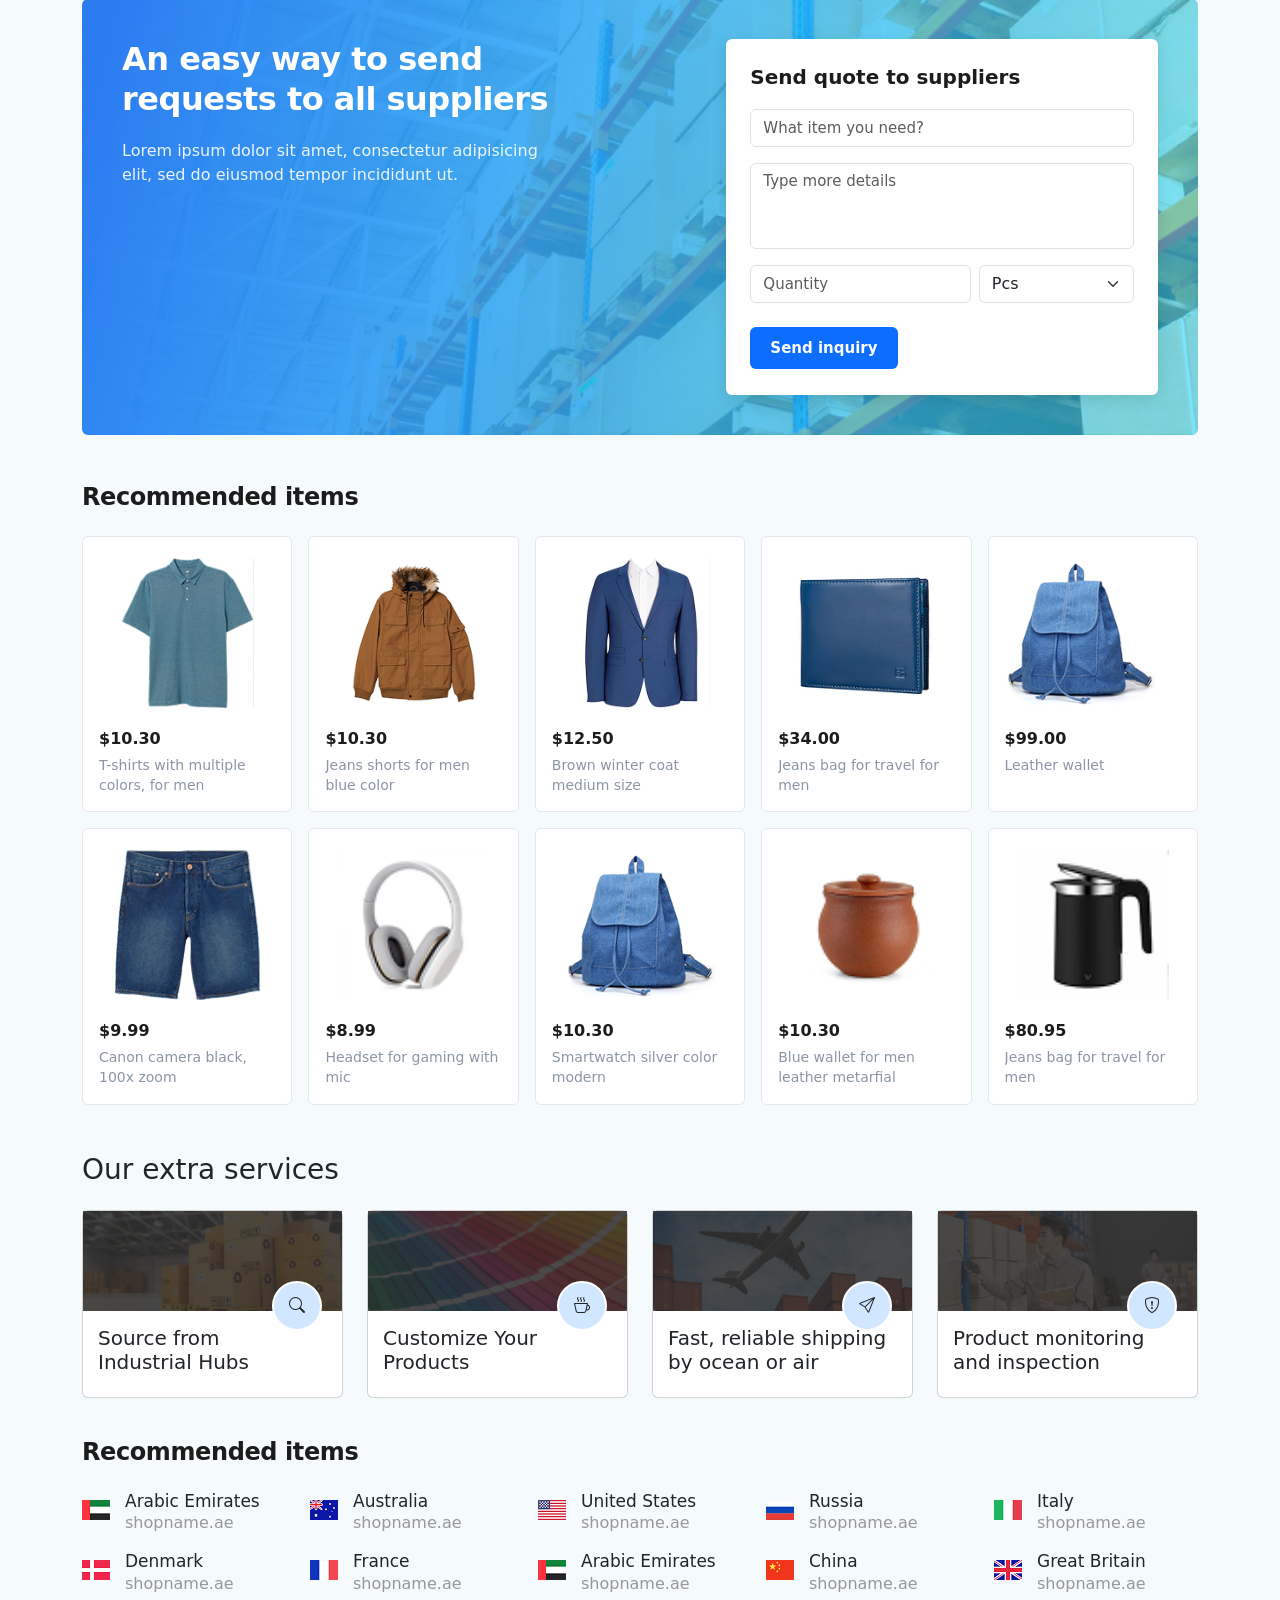
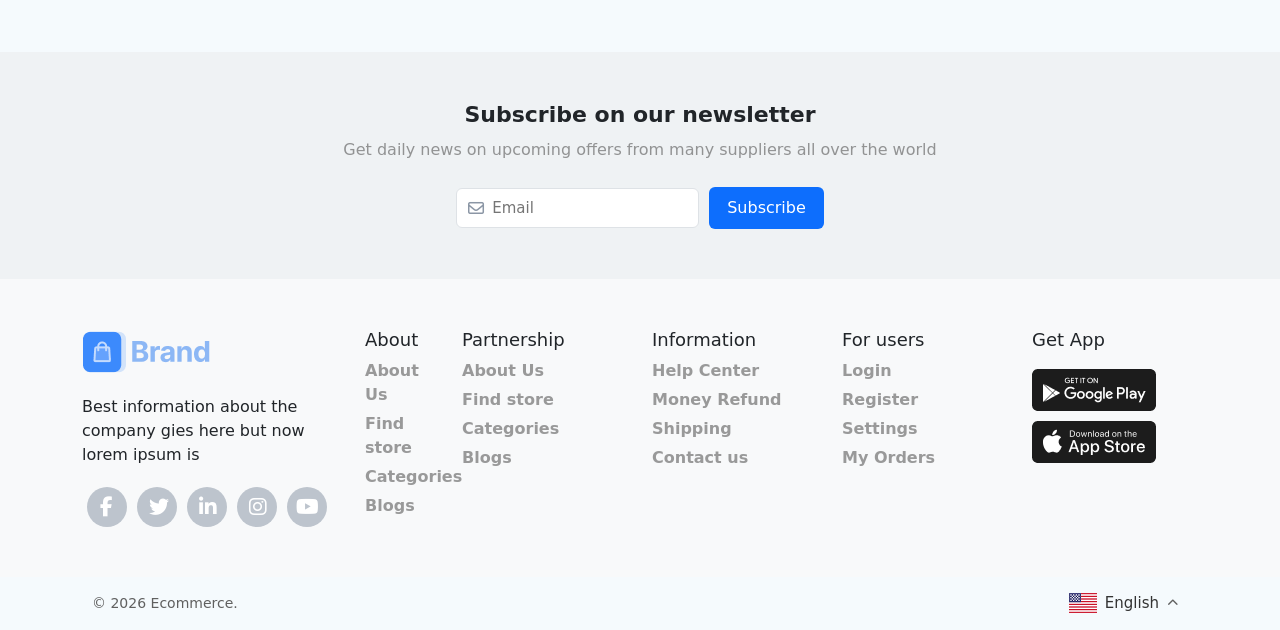
==== commit 8f2b94e5: "do navbar responsive" ====
--- a/index.html
+++ b/index.html
@@ -28,7 +28,7 @@
                 <!-- Left Identity Block: Hamburger Toggle (Mobile Only) & Brand Title -->
                 <div class="col-auto d-flex align-items-center gap-2">
                     <!-- Mobile Hamburger Menu Toggle -->
-                    <button class="btn btn-link text-dark p-0 d-md-none me-1" type="button" data-bs-toggle="offcanvas"
+                    <button class="btn btn-link text-dark p-0 d-md-none d-lg-none d-block me-1" type="button" data-bs-toggle="offcanvas"
                         data-bs-target="#mobileNavOffcanvas" aria-controls="mobileNavOffcanvas">
                         <i class="bi bi-list fs-2"></i>
                     </button>
@@ -122,10 +122,23 @@
                     <a href="#" class="sub-nav-link d-flex align-items-center gap-2">
                         <i class="bi bi-list fs-5"></i> All category
                     </a>
+                    <div class="dropdown">
+                        <button class="sub-nav-link dropdown-toggle" type="button" id="helpDropdown"
+                            data-bs-toggle="dropdown" aria-expanded="false">
+                            Pages
+                        </button>
+                        <ul class="dropdown-menu shadow-sm mt-2" aria-labelledby="helpDropdown">
+                            <li><a class="dropdown-item" href="list.html">All Products</a></li>
+                            <li><a class="dropdown-item" href="product-detail.html">Product Detail</a></li>
+                            <li><a class="dropdown-item" href="cart.html">Cart</a></li>
+                        </ul>
+                    </div>
                     <a href="#" class="sub-nav-link">Hot offers</a>
                     <a href="#" class="sub-nav-link">Gift boxes</a>
                     <a href="#" class="sub-nav-link">Projects</a>
                     <a href="#" class="sub-nav-link">Menu item</a>
+
+
 
                     <!-- Fixed Interactive Help Dropdown Menu -->
                     <div class="dropdown">
@@ -181,29 +194,116 @@
 
     <!-- MOBILE NAVIGATION SIDEBAR OFFCANVAS (Triggered via mobile hamburger click) -->
     <div class="offcanvas offcanvas-start" tabindex="-1" id="mobileNavOffcanvas"
-        aria-labelledby="mobileNavOffcanvasLabel">
-        <div class="offcanvas-header border-bottom">
-            <h5 class="offcanvas-title text-primary fw-bold" id="mobileNavOffcanvasLabel">Navigation Menu</h5>
-            <button type="button" class="btn-close" data-bs-dismiss="offcanvas" aria-label="Close"></button>
+        aria-labelledby="mobileNavOffcanvasLabel" style="width: 280px;">
+
+        <div class="offcanvas-header bg-light d-flex flex-column align-items-start position-relative py-3 px-3">
+            <button type="button" class="btn-close position-absolute top-0 end-0 m-3 fs-6" data-bs-dismiss="offcanvas"
+                aria-label="Close"></button>
+
+            <div class="rounded-circle bg-secondary bg-opacity-25 d-flex align-items-center justify-content-center mb-2"
+                style="width: 50px; height: 50px;">
+                <i class="bi bi-person-fill text-secondary fs-3"></i>
+            </div>
+            <div class="fw-normal text-dark">
+                <a href="#" class="text-decoration-none text-dark">Sign in</a>
+                <span class="text-muted mx-1">|</span>
+                <a href="#" class="text-decoration-none text-dark">Register</a>
+            </div>
         </div>
+
         <div class="offcanvas-body p-0">
             <div class="list-group list-group-flush">
-                <a href="list.html" class="list-group-item list-group-item-action py-3"><i
-                        class="bi bi-list me-3"></i>All
-                    category</a>
-                <a href="#" class="list-group-item list-group-item-action py-3"><i class="bi bi-percent me-3"></i>Hot
-                    offers</a>
-                <a href="#" class="list-group-item list-group-item-action py-3"><i class="bi bi-box-seam me-3"></i>Gift
-                    boxes</a>
-                <a href="#" class="list-group-item list-group-item-action py-3"><i
-                        class="bi bi-folder me-3"></i>Projects</a>
-                <a href="#" class="list-group-item list-group-item-action py-3"><i
-                        class="bi bi-link-45deg me-3"></i>Menu item</a>
-                <a href="#" class="list-group-item list-group-item-action py-3"><i
-                        class="bi bi-question-circle me-3"></i>Help Center</a>
+
+                <a href="#"
+                    class="list-group-item list-group-item-action border-0 py-2 px-3 text-secondary d-flex align-items-center">
+                    <i class="bi bi-house-door me-3 fs-5"></i> Home
+                </a>
+
+                <div class="border-0">
+                    <button
+                        class="list-group-item list-group-item-action border-0 py-2 px-3 text-secondary d-flex align-items-center justify-content-between"
+                        data-bs-toggle="collapse" data-bs-target="#categoriesCollapse" aria-expanded="false">
+                        <span class="d-flex align-items-center">
+                            <i class="bi bi-list me-3 fs-5"></i> Categories
+                        </span>
+                        <i class="bi bi-chevron-down small text-muted"></i>
+                    </button>
+                    <div class="collapse bg-light" id="categoriesCollapse">
+                        <a href="#"
+                            class="list-group-item list-group-item-action border-0 py-2 ps-5 text-secondary">Clothes</a>
+                        <a href="#"
+                            class="list-group-item list-group-item-action border-0 py-2 ps-5 text-secondary">Electronics</a>
+                        <a href="#"
+                            class="list-group-item list-group-item-action border-0 py-2 ps-5 text-secondary">Home &
+                            Kitchen</a>
+                    </div>
+                </div>
+
+                <a href="#"
+                    class="list-group-item list-group-item-action border-0 py-2 px-3 text-secondary d-flex align-items-center">
+                    <i class="bi bi-heart me-3 fs-5"></i> Favorites
+                </a>
+
+                <a href="#"
+                    class="list-group-item list-group-item-action border-0 py-2 px-3 text-secondary d-flex align-items-center">
+                    <i class="bi bi-box-seam me-3 fs-5"></i> My orders
+                </a>
+
+                <hr class="text-muted my-2 opacity-25">
+
+                <a href="#"
+                    class="list-group-item list-group-item-action border-0 py-2 px-3 text-secondary d-flex align-items-center">
+                    <i class="bi bi-globe me-3 fs-5"></i> English | USD
+                </a>
+
+                <a href="#"
+                    class="list-group-item list-group-item-action border-0 py-2 px-3 text-secondary d-flex align-items-center">
+                    <i class="bi bi-headset me-3 fs-5"></i> Contact us
+                </a>
+
+                <a href="#"
+                    class="list-group-item list-group-item-action border-0 py-2 px-3 text-secondary d-flex align-items-center">
+                    <i class="bi bi-building me-3 fs-5"></i> About
+                </a>
+
+                <div class="border-0">
+                    <button
+                        class="list-group-item list-group-item-action border-0 py-2 px-3 text-secondary d-flex align-items-center justify-content-between"
+                        data-bs-toggle="collapse" data-bs-target="#categoriesCollapse" aria-expanded="false">
+                        <span class="d-flex align-items-center">
+                            <i class="bi bi-list me-3 fs-5"></i> Pages
+                        </span>
+                        <i class="bi bi-chevron-down small text-muted"></i>
+                    </button>
+                    <div class="collapse bg-light" id="categoriesCollapse">
+                        <a href="list.html"
+                            class="list-group-item list-group-item-action border-0 py-2 ps-5 text-secondary">All Product</a>
+                        <a href="product-detail.html"
+                            class="list-group-item list-group-item-action border-0 py-2 ps-5 text-secondary">Details</a>
+                        <a href="cart.html"
+                            class="list-group-item list-group-item-action border-0 py-2 ps-5 text-secondary">Cart</a>
+                    </div>
+                </div>
+
+                <hr class="text-muted my-2 opacity-25">
+
+                <a href="#"
+                    class="list-group-item list-group-item-action border-0 py-2 px-3 ps-5 text-secondary fw-normal">
+                    User agreement
+                </a>
+
+                <a href="#"
+                    class="list-group-item list-group-item-action border-0 py-2 px-3 ps-5 text-secondary fw-normal">
+                    Partnership
+                </a>
+
+                <a href="#"
+                    class="list-group-item list-group-item-action border-0 py-2 px-3 ps-5 text-secondary fw-normal">
+                    Privacy policy
+                </a>
+
             </div>
         </div>
-
     </div>
 
 
